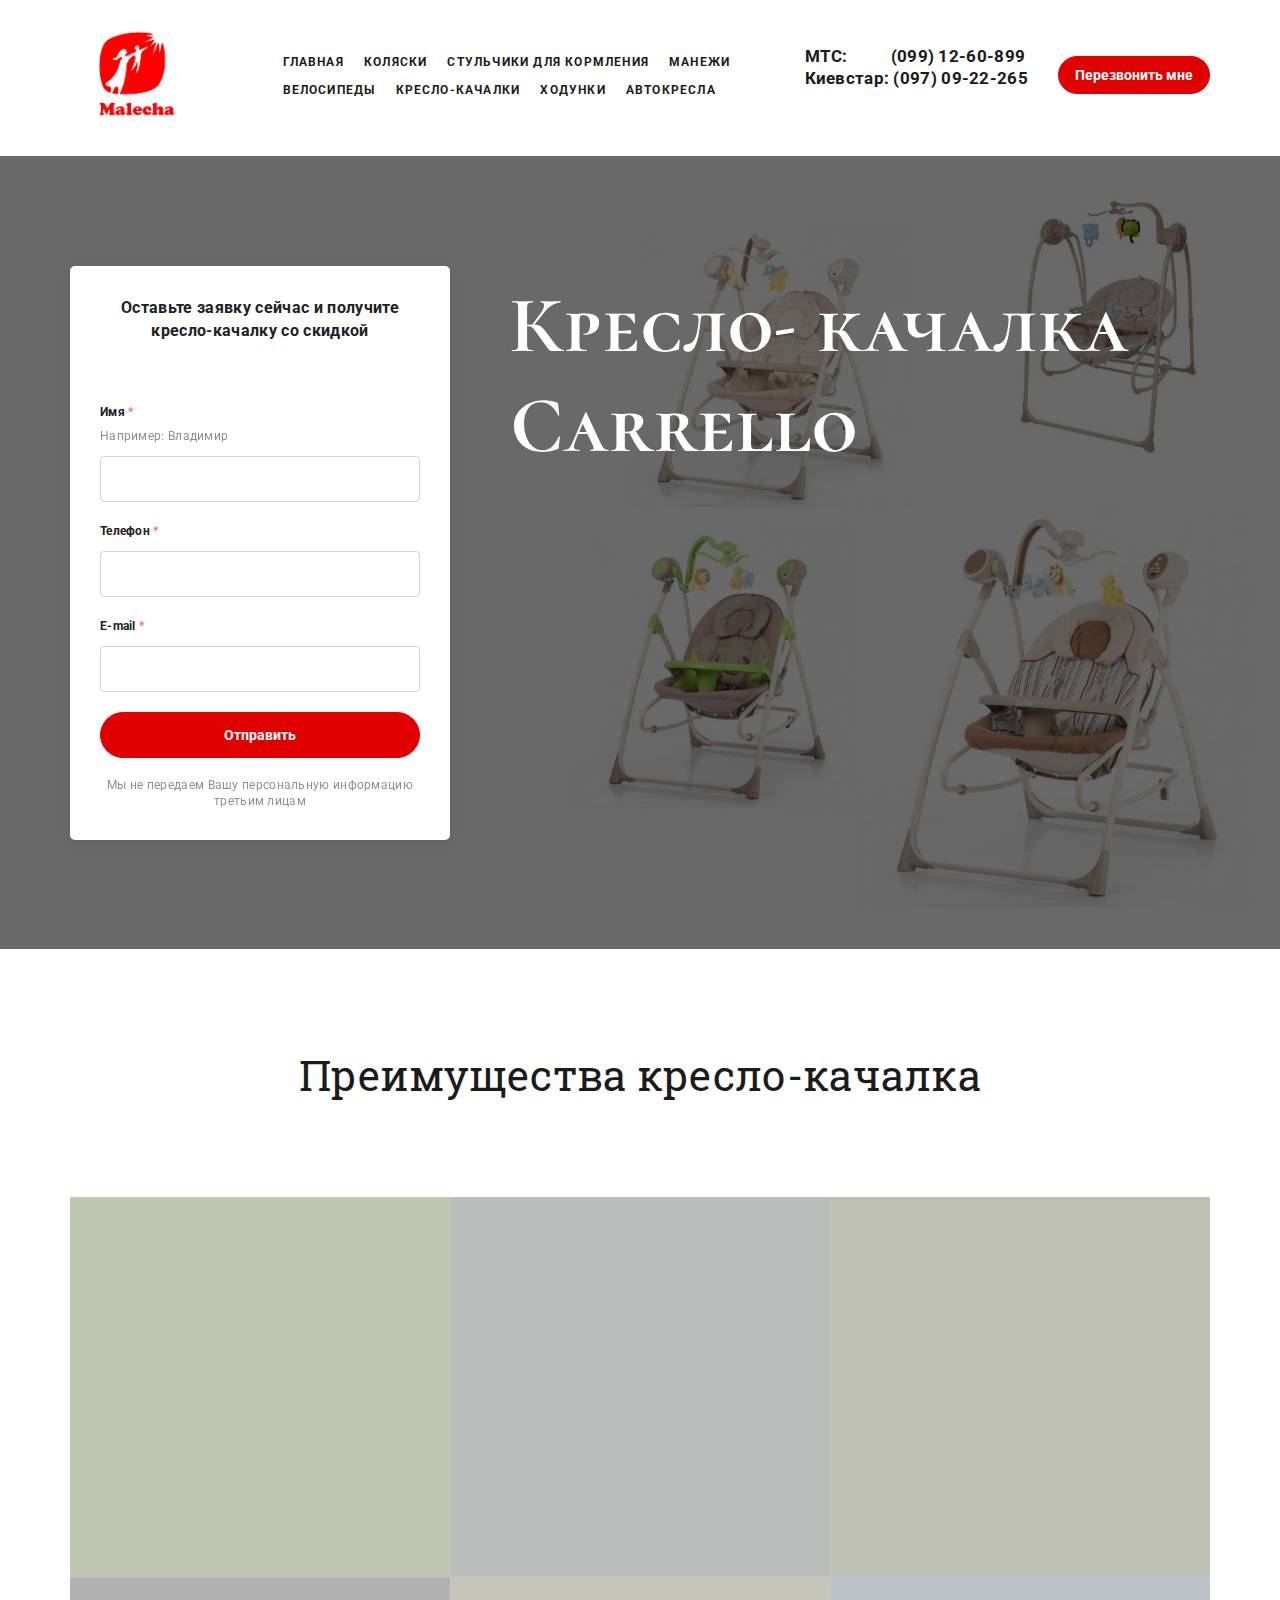
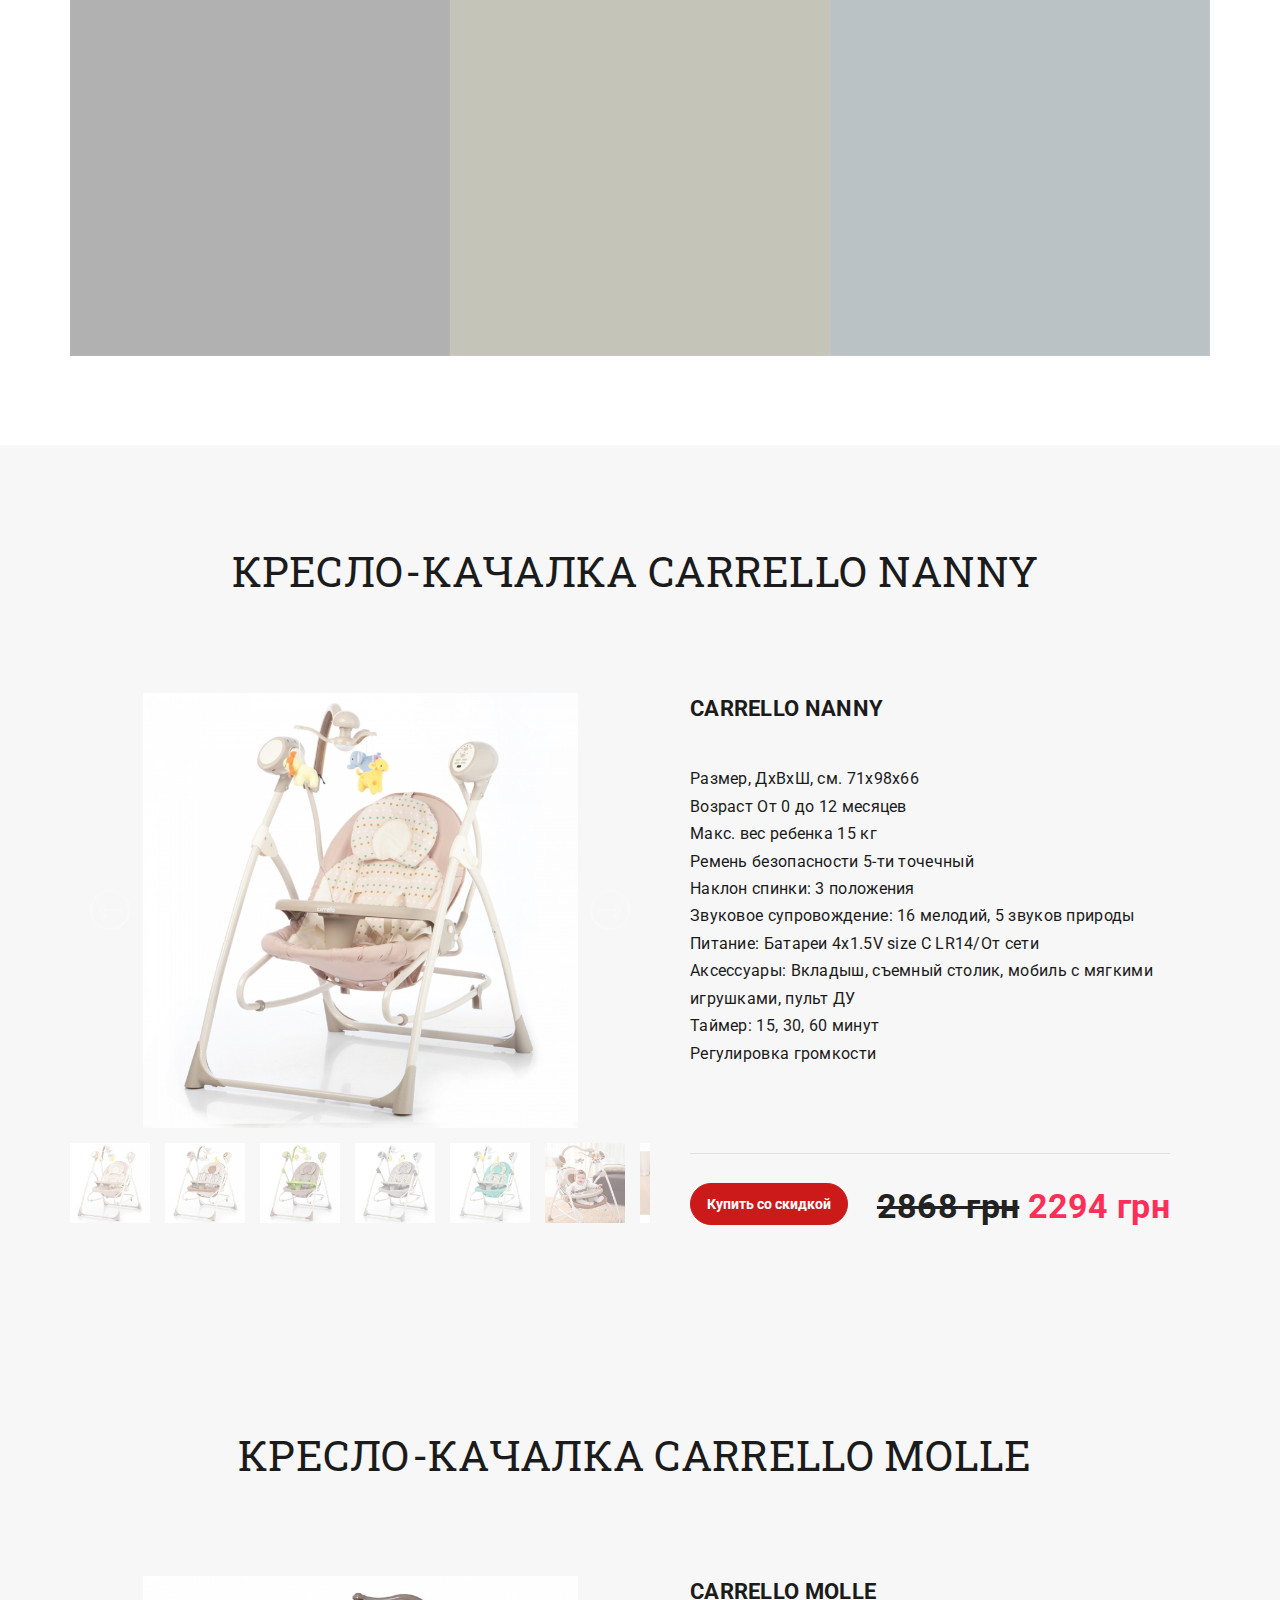
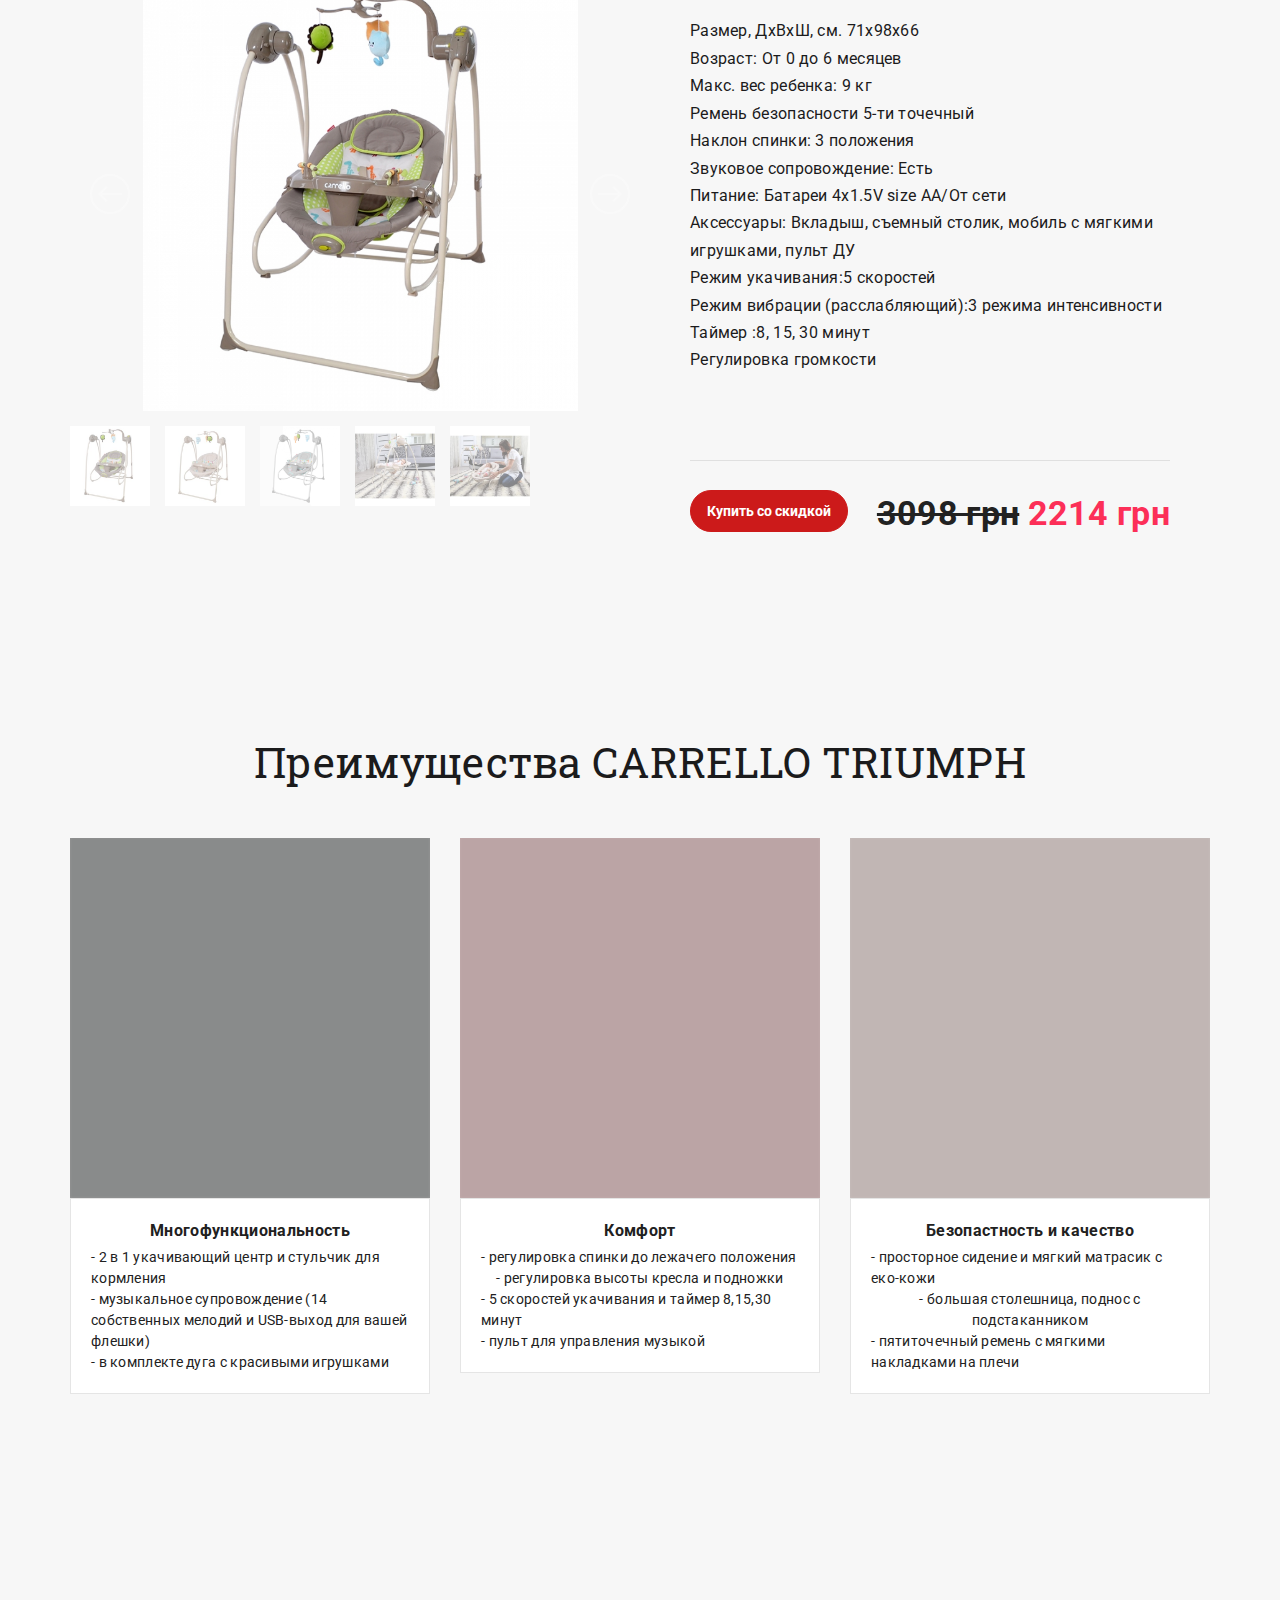
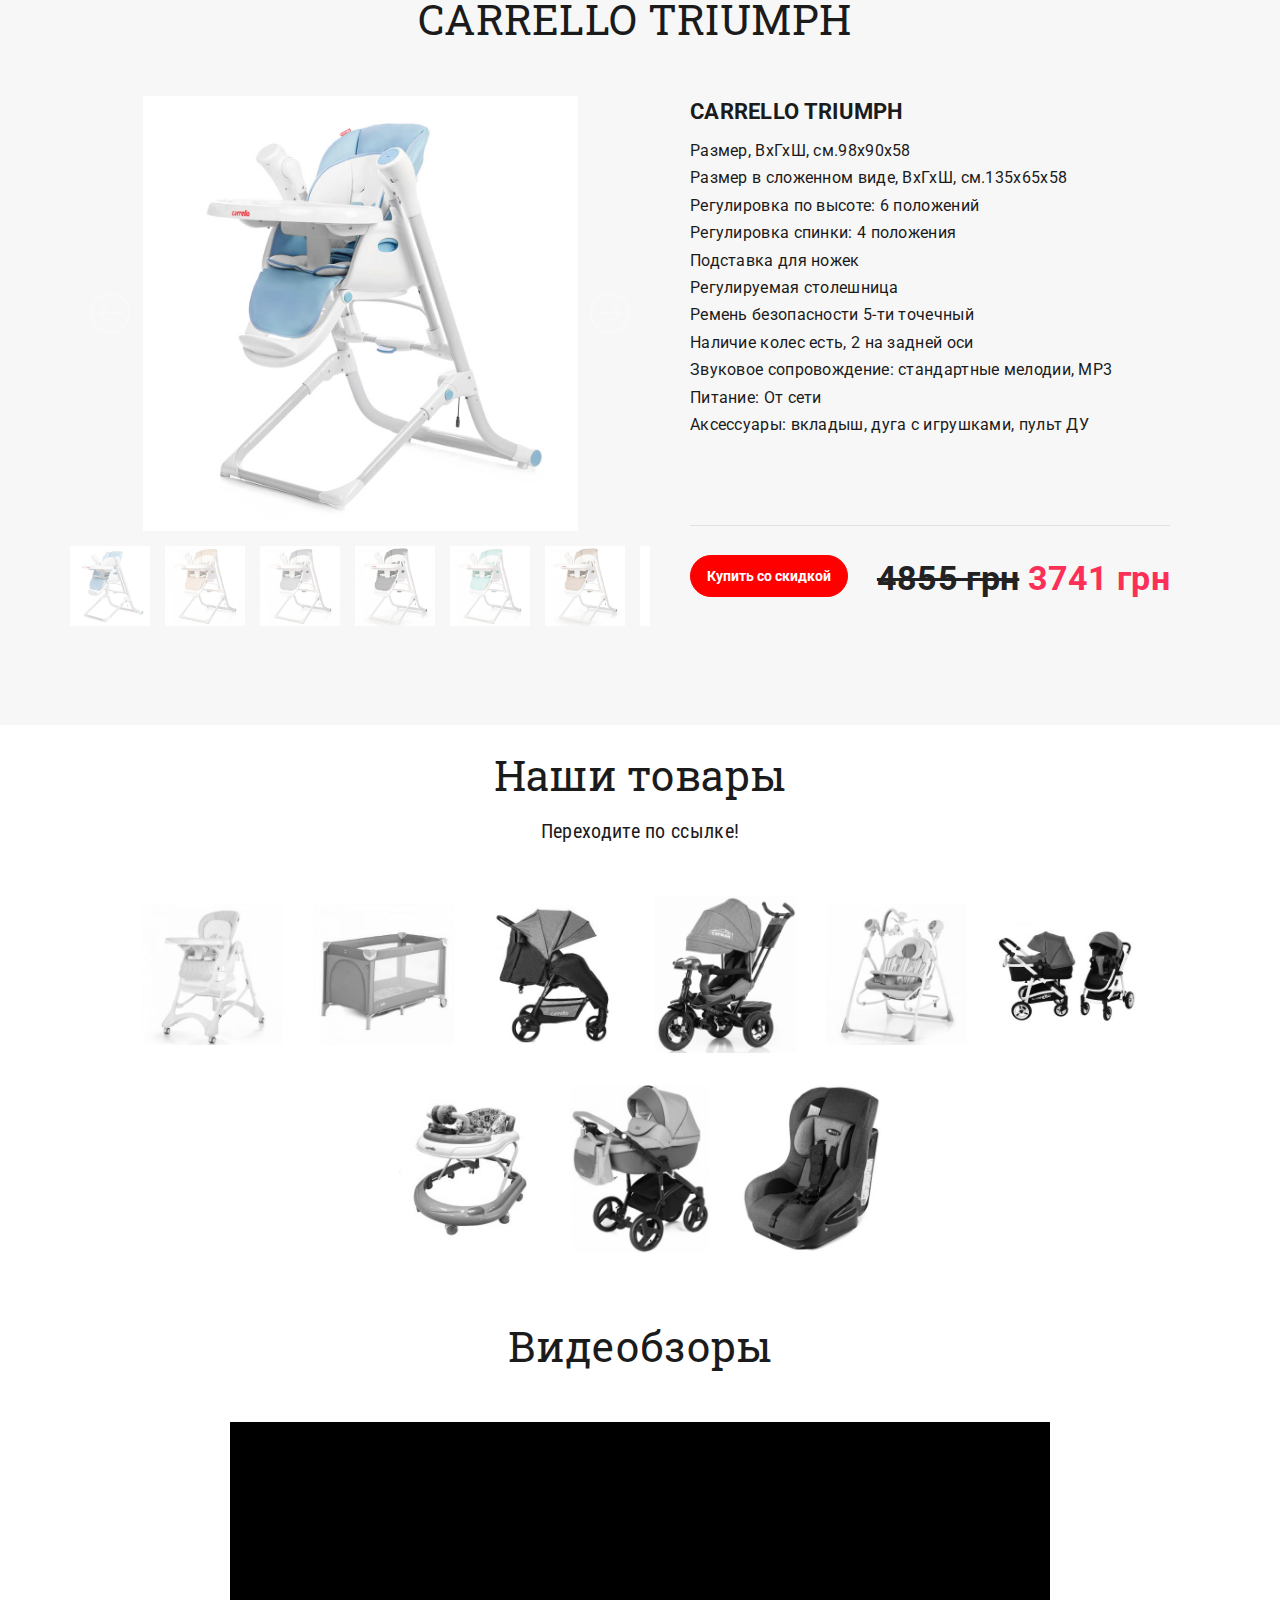
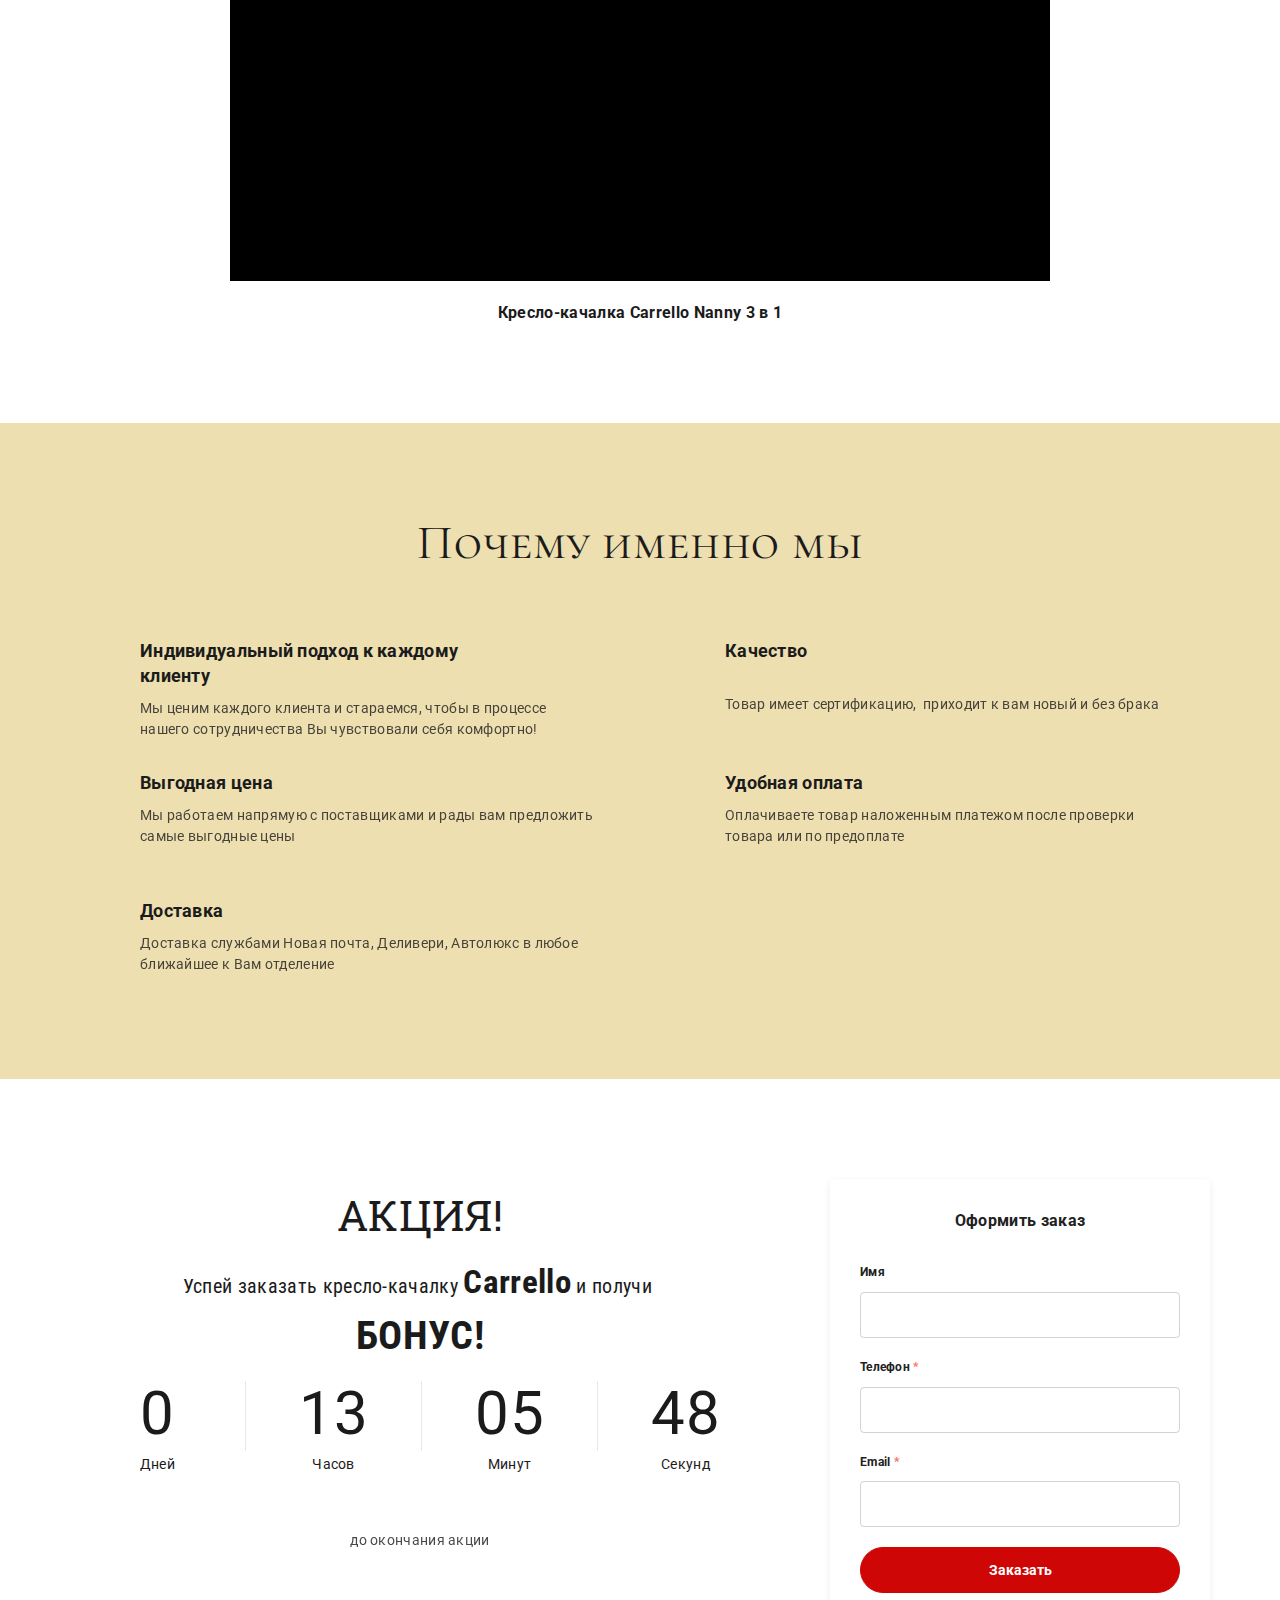
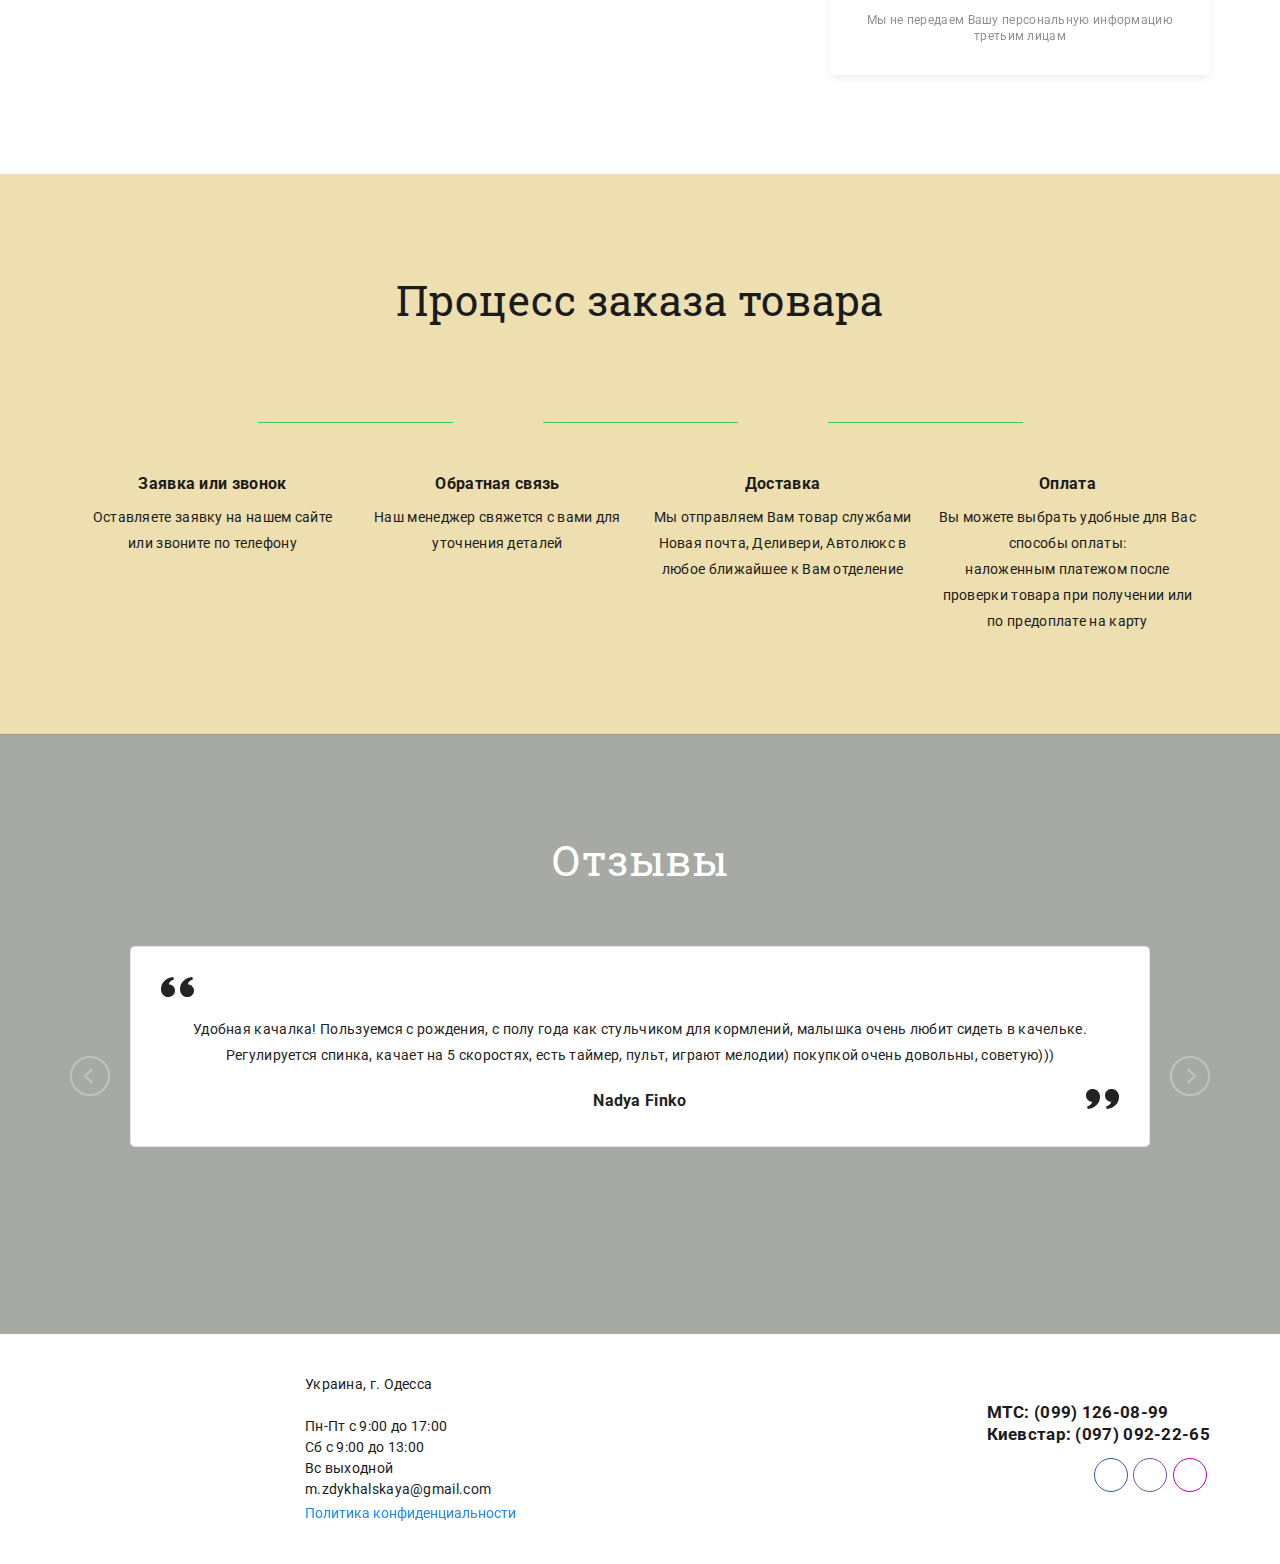
==== malecha/index.html @ 3ff5f554 "Initial commit" ====
<!DOCTYPE html>
<html lang="ru">
<head>
<meta http-equiv="Content-Type" content="text/html; charset=utf-8">
<title>Кресло-качалки Carrello</title>
<link rel="icon" href="files/favicon_191796.png?1523482029" type="image/png">
<meta name="viewport" content="width=device-width">
<script>(function(){setVP();window.addEventListener("orientationchange", setVP, false);function setVP() {var w = (!window.orientation || window.orientation == 180) ? screen.width : screen.height;var v = (w >= 768 && w <= 1024) ? '1024' : 'device-width';document.head.querySelector("[name=viewport]").setAttribute("content","width=" + v);}}());</script><meta property="og:type" content="website">
<meta property="og:title" content="Кресло-качалки Carrello">
<meta property="og:description" content="">
<meta property="og:url" content="https://malecha.co.ua/kachalka/">
<meta property="og:image" content="https://malecha.co.uaimg/14186777_1200/og.jpg">
<meta property="og:image:width" content="1200">
<meta property="og:image:height" content="800">
<link id="_core.css" href="_s/theme/3/_core.css?1563456438056" rel="stylesheet" type="text/css">
<link id="_core_components.css" href="_s/theme/3/_core_components.css?1563456438056" rel="stylesheet" type="text/css">
<link id="_adaptive.css" href="_s/theme/3/_adaptive.css?1563456438056" rel="stylesheet" type="text/css">
<link id="_components.css" href="_s/theme/3/_components.css?1563456438056" rel="stylesheet" type="text/css">
<link id="_fixes.css" href="_s/theme/3/_fixes.css?1563456438056" rel="stylesheet" type="text/css">
<link id="group_191796_3_1563397598.css" href="_app/lp/group_191796_3_1563397598.css" rel="stylesheet" type="text/css">
<link id="476027_1562691458.css" href="_app/lp/476027_1562691458.css" rel="stylesheet" type="text/css">
<script src="_s/lib/jquery/jquery-3.2.1+debounce.min.js" type="text/javascript"></script>
</head>
<body class="adaptive" id='body-content'>

                <header><div class="b_block b_545698" data-is="block" data-id="545698" data-b-id="63" data-mod-id="2"    data-site-block-type=header  data-b-type='[&quot;header&quot;]' > <div class="container-fluid" > <a class="_anchor" name="b545698"></a><div class="indent" data-floating="false" data-floating-type="2"><div class="component-bg bg-color "
        data-type="color"
        data-parallax="0"
                data-component="background"><div class="overlay "></div></div><div class="container"><div class="menu-burger"><span><i></i><i></i><i></i></span></div><div class="logo-holder"><div class="component-logo logo " data-component="logo"
                    style="background-image: url('img/11380420_325.png'); height: 91px; width:  162.5px;"
        ><a href="/"></a></div></div><div class="menu-holder align-1"><nav class="component-menu " data-color="" data-style="opacity" data-component="menu"><ul><li><a href="/" >Главная</a></li><li><a href="/nashy_kolyasky/" >Коляски</a></li><li><a href="/stulchiky/" >Стульчики для кормления</a></li><li><a href="/manezhy/" >Манежи</a></li><li><a href="/velosipedy/" >Велосипеды</a></li><li><a href="/kachalka/" >Кресло-качалки</a></li><li><a href="/khodunki/" >Ходунки</a></li><li><a href="/avtokrisla_carrello/" >Автокресла</a></li></ul></nav></div><div class="contact-holder inline"><div class="block-contact-info"><div class="contact-wrap"><div class="contact-ico"><div class="component-ico"  style="color: #222222" data-component="ico"><div class="ico ico-svg"><svg viewBox="0 0 50 50"><use xmlns:xlink="http://www.w3.org/1999/xlink" xlink:href="/_s/images/svg/budicon/115.svg#icon"></use></svg></div></div></div><div class="contact"><p><span style="font-size: 1.2em;"><span style="font-weight: 700;">МТС: &nbsp; &nbsp; &nbsp; &nbsp; &nbsp;(099) 12-60-899</span></span></p><p><span style="font-size: 1.2em;"><span style="font-weight: 700;">Киевстар: (097) 09-22-265</span></span></p></div></div><div class="contact-desc text-style-tiny"><p><br></p></div></div><div class="btn-wrap"><a class="component-button btn small filled rounded" data-component="button" data-action="modal"
         data-modal-id="form41564"
                    data-product="false"
        ><div class="btn-content"><span>Перезвонить мне</span></div></a></div></div></div></div><div class="fixer"></div><div class="mobile-menu-content" data-role="mobile-menu" style="display:none;"><div class="menu-holder" data-role="menu"><nav class="component-menu " data-color="" data-style="opacity" data-component="menu"><ul><li><a href="/" >Главная</a></li><li><a href="/nashy_kolyasky/" >Коляски</a></li><li><a href="/stulchiky/" >Стульчики для кормления</a></li><li><a href="/manezhy/" >Манежи</a></li><li><a href="/velosipedy/" >Велосипеды</a></li><li><a href="/kachalka/" >Кресло-качалки</a></li><li><a href="/khodunki/" >Ходунки</a></li><li><a href="/avtokrisla_carrello/" >Автокресла</a></li></ul></nav></div></div> </div> </div></header>
                <div class="container-list"><div class="b_block b_683242" data-is="block" data-id="683242" data-b-id="2" data-mod-id="1"       > <div class="container-fluid" > <div class="component-bg bg-image loading "
        data-type="image"
        data-parallax="0"
                data-component="background"><div class="image-holder"><div class="image" style="background-color: #F9F8F7;"><div class="loader-image average" data-src="img/10639637_1920.jpg" style="background-color: #F9F8F7;"></div></div></div><div class="overlay "></div></div><div class="container indent"><div class="content swap" data-position="start"><div class="text-holder"><div class="title-1 text-style-title-main"><p><span style="font-size: 1.66em;"><span style="font-weight: 700;">Кресло- качалка</span></span></p><p><span style="font-size: 1.66em;"><span style="font-weight: 700;">Carrello</span></span></p></div><div class="title-2 text-style-subtitle"><p><br></p></div><div class="desc"><p><br></p></div></div><div class="form-holder"><div class="form"><div class="form-title text-style-strong"><p><span style="font-weight: 700;">Оставьте заявку сейчас и получите кресло-качалку со скидкой</span></p></div><div class="form-subtitle text-style-tiny"><p><br></p></div><div class="component-form style-1 " data-style="style-1" data-component="form"><form action="/mod/lead/send/" method="post" enctype="multipart/form-data" novalidate><div class="form_info"><input type="hidden" name="p_id" value="476027"><input type="hidden" name="id" value="2"><input type="hidden" name="goal" value=""><textarea name="goal_html" style="display:none"></textarea><input type="hidden" name="name" value="Заявка"><input type="hidden" name="action" value="redirect"><input type="hidden" name="action_redirect" value="/thanks_kachalka/"></div><div class="form-fields form_fields" data-count="3"><div class="form_field form-field" data-type="name" data-is-required="true"><label class="field_title">Имя<i>*</i></label><div class="field_desc">Например: Владимир</div><div class="form_field_text form-field-text"><input
                                    type="text"
                                    class="form_field_text_input"
                                    name="form[58372]"
                                    autocomplete="on"
                                    data-check="name"                                                                        data-required="true"                                    required
                                /><div class="error"></div></div><div class="form_field_hidden"><input type="hidden" name="type[58372]" value="name"><input type="hidden" name="vars[58372]" value="Имя"></div></div><div class="form_field form-field" data-type="phone" data-is-required="true"><label class="field_title">Телефон<i>*</i></label><div class="form_field_text form-field-text"><input
                                    type="tel"
                                    class="form_field_text_input"
                                    name="form[50129]"
                                    autocomplete="on"
                                    data-check="phone"                                                                        data-required="true"                                    required
                                /><div class="error"></div></div><div class="form_field_hidden"><input type="hidden" name="type[50129]" value="phone"><input type="hidden" name="vars[50129]" value="Телефон"></div></div><div class="form_field form-field" data-type="email" data-is-required="true"><label class="field_title">E-mail<i>*</i></label><div class="form_field_text form-field-text"><input
                                    type="email"
                                    class="form_field_text_input"
                                    name="form[28299]"
                                    autocomplete="on"
                                    data-check="email"                                                                        data-required="true"                                    required
                                /><div class="error"></div></div><div class="form_field_hidden"><input type="hidden" name="type[28299]" value="email"><input type="hidden" name="vars[28299]" value="E-mail"></div></div></div><div class="form_fields_advanced"></div><div class="form_submit"><a class="component-button form_field_submit filled rounded" data-modal-id="683242_done"><div class="btn-content"><div class="submitting_status"><i class="icon"><svg viewBox="0 0 26 26"><path class="cls-1" d="M13,0A13,13,0,1,0,26,13,13,13,0,0,0,13,0Zm0,22a9,9,0,1,1,9-9A9,9,0,0,1,13,22Z"/><path class="cls-2" d="M13,0V4a9,9,0,0,1,0,18v4A13,13,0,0,0,13,0Z"/></svg></i></div><div class="form_submit_text">Отправить</div></div></a></div></form></div><div class="form-bottom text-style-tiny">Мы не передаем Вашу персональную информацию третьим лицам</div></div></div></div></div> </div> </div><div class="b_block b_816486" data-is="block" data-id="816486" data-b-id="6"        > <div class="container-fluid" > <div class="component-bg bg-color "
        data-type="color"
        data-parallax="0"
                data-component="background"><div class="overlay "></div></div><div class="indent"><div class="container"><div class="title-1 text-style-title"><p>Преимущества кресло-качалка</p></div><div class="title-2 text-style-subtitle"><p><br></p></div><div class="item-list columns-3 lg-container"><div class="item" data-item-id="1"><div class="component-media " data-type="image"><a
        class="component-image loading"
        data-component="image"
                                data-img-scale="cover"
        data-img-type="background"
        data-img-name="image.jpg"
        data-img-id="10639693"
        data-img-proportion="0"
        data-img-x="50%"
        data-img-y="50%"
        data-action="none"
                ><div class="loading-img preview-average" style="background-color: #BFC5B1;"></div><img class="natural-img" alt="Описание"></a></div><div class="overlay"><div class="img-title text-style-strong bold">Название</div><div class="img-desc">Описание</div></div></div><div class="item" data-item-id="2"><div class="component-media " data-type="image"><a
        class="component-image loading"
        data-component="image"
                                data-img-scale="cover"
        data-img-type="background"
        data-img-name="image.jpg"
        data-img-id="10639695"
        data-img-proportion="0"
        data-img-x="50%"
        data-img-y="50%"
        data-action="none"
                ><div class="loading-img preview-average" style="background-color: #BBBDBD;"></div><img class="natural-img" alt="Описание"></a></div><div class="overlay"><div class="img-title text-style-strong bold">Название</div><div class="img-desc">Описание</div></div></div><div class="item" data-item-id="3"><div class="component-media " data-type="image"><a
        class="component-image loading"
        data-component="image"
                                data-img-scale="cover"
        data-img-type="background"
        data-img-name="image.jpg"
        data-img-id="10639705"
        data-img-proportion="0"
        data-img-x="50%"
        data-img-y="50%"
        data-action="none"
                ><div class="loading-img preview-average" style="background-color: #BFC0B5;"></div><img class="natural-img" alt="Описание"></a></div><div class="overlay"><div class="img-title text-style-strong bold">Название</div><div class="img-desc">Описание</div></div></div><div class="item" data-item-id="4"><div class="component-media " data-type="image"><a
        class="component-image loading"
        data-component="image"
                                data-img-scale="cover"
        data-img-type="background"
        data-img-name="image.jpg"
        data-img-id="10639712"
        data-img-proportion="0"
        data-img-x="50%"
        data-img-y="50%"
        data-action="none"
                ><div class="loading-img preview-average" style="background-color: #B2B1B2;"></div><img class="natural-img" alt="Описание"></a></div><div class="overlay"><div class="img-title text-style-strong bold">Название</div><div class="img-desc">Описание</div></div></div><div class="item" data-item-id="5"><div class="component-media " data-type="image"><a
        class="component-image loading"
        data-component="image"
                                data-img-scale="cover"
        data-img-type="background"
        data-img-name="image.jpg"
        data-img-id="10639714"
        data-img-proportion="0"
        data-img-x="50%"
        data-img-y="50%"
        data-action="none"
                ><div class="loading-img preview-average" style="background-color: #C4C4B9;"></div><img class="natural-img" alt="Описание"></a></div><div class="overlay"><div class="img-title text-style-strong bold">Название</div><div class="img-desc">Описание</div></div></div><div class="item" data-item-id="6"><div class="component-media " data-type="image"><a
        class="component-image loading"
        data-component="image"
                                data-img-scale="cover"
        data-img-type="background"
        data-img-name="image.jpg"
        data-img-id="10639717"
        data-img-proportion="0"
        data-img-x="50%"
        data-img-y="50%"
        data-action="none"
                ><div class="loading-img preview-average" style="background-color: #BBC2C6;"></div><img class="natural-img" alt="Описание"></a></div><div class="overlay"><div class="img-title text-style-strong bold">Название</div><div class="img-desc">Описание</div></div></div></div></div></div> </div> </div><div class="b_block b_869973" data-is="block" data-id="869973" data-b-id="106"        > <div class="container-fluid" > <a class="_anchor" name="b869973"></a><div class="component-bg bg-color "
        data-type="color"
        data-parallax="0"
                data-component="background"><div class="overlay "></div></div><div class="indent"><div class="container"><div class="title-1 text-style-title"><p>КРЕСЛО-КАЧАЛКА CARRELLO NANNY&nbsp;</p></div><div class="title-2 text-style-subtitle"><p><br></p></div><div class="item-list"><div class="item" data-item-id="1"><div class="images-wrap"><div class="slider-main" data-count="9"><ul class="slider lg-container"><li class="slide image" data-thumb="img/10639778_300.jpg" data-item-id="1"><a
        class="component-image img"
        data-component="image"
                    href="img/10639778_1920.jpg" target="_blank" data-lg="true"
                            data-effect="zoom"
                            data-img-loaded="1"
                data-img-scale="cover"
        data-img-type="image"
        data-img-name="image.jpg"
        data-img-id="10639778"
        data-img-proportion="0"
        data-img-x="50%"
        data-img-y="50%"
        data-action="popup"
                ><img class="real-img" alt="" src="img/10639778_1160.jpg"></a></li><li class="slide image" data-thumb="img/10639410_300.jpg" data-item-id="2"><a
        class="component-image img"
        data-component="image"
                    href="img/10639410_1920.jpg" target="_blank" data-lg="true"
                            data-effect="zoom"
                            data-img-loaded="1"
                data-img-scale="cover"
        data-img-type="image"
        data-img-name="image.jpg"
        data-img-id="10639410"
        data-img-proportion="0"
        data-img-x="50%"
        data-img-y="50%"
        data-action="popup"
                ><img class="real-img" alt="" src="img/10639410_1160.jpg"></a></li><li class="slide image" data-thumb="img/10639781_300.jpg" data-item-id="3"><a
        class="component-image img"
        data-component="image"
                    href="img/10639781_1920.jpg" target="_blank" data-lg="true"
                            data-effect="zoom"
                            data-img-loaded="1"
                data-img-scale="cover"
        data-img-type="image"
        data-img-name="image.jpg"
        data-img-id="10639781"
        data-img-proportion="0"
        data-img-x="50%"
        data-img-y="50%"
        data-action="popup"
                ><img class="real-img" alt="" src="img/10639781_1160.jpg"></a></li><li class="slide image" data-thumb="img/10639780_300.jpg" data-item-id="4"><a
        class="component-image img"
        data-component="image"
                    href="img/10639780_1920.jpg" target="_blank" data-lg="true"
                            data-effect="zoom"
                            data-img-loaded="1"
                data-img-scale="cover"
        data-img-type="image"
        data-img-name="image.jpg"
        data-img-id="10639780"
        data-img-proportion="0"
        data-img-x="50%"
        data-img-y="50%"
        data-action="popup"
                ><img class="real-img" alt="" src="img/10639780_1160.jpg"></a></li><li class="slide image" data-thumb="img/10639779_300.jpg" data-item-id="5"><a
        class="component-image img"
        data-component="image"
                    href="img/10639779_1920.jpg" target="_blank" data-lg="true"
                            data-effect="zoom"
                            data-img-loaded="1"
                data-img-scale="cover"
        data-img-type="image"
        data-img-name="image.jpg"
        data-img-id="10639779"
        data-img-proportion="0"
        data-img-x="50%"
        data-img-y="50%"
        data-action="popup"
                ><img class="real-img" alt="" src="img/10639779_1160.jpg"></a></li><li class="slide image" data-thumb="img/10639374_300.jpg" data-item-id="6"><a
        class="component-image img"
        data-component="image"
                    href="img/10639374_1920.jpg" target="_blank" data-lg="true"
                            data-effect="zoom"
                            data-img-loaded="1"
                data-img-scale="cover"
        data-img-type="image"
        data-img-name="image.jpg"
        data-img-id="10639374"
        data-img-proportion="0"
        data-img-x="50%"
        data-img-y="50%"
        data-action="popup"
                ><img class="real-img" alt="" src="img/10639374_1160.jpg"></a></li><li class="slide image" data-thumb="img/10639787_300.jpg" data-item-id="7"><a
        class="component-image img"
        data-component="image"
                    href="img/10639787_1920.jpg" target="_blank" data-lg="true"
                            data-effect="zoom"
                            data-img-loaded="1"
                data-img-scale="cover"
        data-img-type="image"
        data-img-name="image.jpg"
        data-img-id="10639787"
        data-img-proportion="0"
        data-img-x="50%"
        data-img-y="50%"
        data-action="popup"
                ><img class="real-img" alt="" src="img/10639787_1160.jpg"></a></li><li class="slide image" data-thumb="img/10639782_300.jpg" data-item-id="8"><a
        class="component-image img"
        data-component="image"
                    href="img/10639782_1920.jpg" target="_blank" data-lg="true"
                            data-effect="zoom"
                            data-img-loaded="1"
                data-img-scale="cover"
        data-img-type="image"
        data-img-name="image.jpg"
        data-img-id="10639782"
        data-img-proportion="0"
        data-img-x="50%"
        data-img-y="50%"
        data-action="popup"
                ><img class="real-img" alt="" src="img/10639782_1160.jpg"></a></li><li class="slide image" data-thumb="img/10529012_300.jpg" data-item-id="9"><a
        class="component-image img"
        data-component="image"
                    href="img/10529012_1920.jpg" target="_blank" data-lg="true"
                            data-effect="zoom"
                            data-img-loaded="1"
                data-img-scale="cover"
        data-img-type="image"
        data-img-name="image.jpg"
        data-img-id="10529012"
        data-img-proportion="0"
        data-img-x="50%"
        data-img-y="50%"
        data-action="popup"
                ><img class="real-img" alt="" src="img/10529012_1160.jpg"></a></li></ul><div class="slider-button round slider-prev"><span><svg width="24" height="100%" viewBox="0 0 24 16" xmlns="http://www.w3.org/2000/svg" id="icon"><path d="M8 16l1.4-1.4L3.8 9H24V7H3.8l5.6-5.6L8 0 0 8z" fill="currentColor" fill-rule="evenodd"/></svg></span></div><div class="slider-button round slider-next"><span><svg width="24" height="100%" viewBox="0 0 24 16" xmlns="http://www.w3.org/2000/svg" id="icon"><path d="M16 16l-1.4-1.4L20.2 9H0V7h20.2l-5.6-5.6L16 0l8 8z" fill="currentColor" fill-rule="evenodd"/></svg></span></div></div><div class="slider-preview"><ul class="slider"><div class="slide image" data-item-id="1"><a
        class="component-image"
        data-component="image"
                                    data-img-loaded="1"
                data-img-scale="cover"
        data-img-type="image"
        data-img-name="image.jpg"
        data-img-id="10639778"
        data-img-proportion="0"
        data-img-x="50%"
        data-img-y="50%"
        data-action="none"
                ><img class="real-img" alt="" src="img/10639778_300.jpg"></a></div><div class="slide image" data-item-id="2"><a
        class="component-image"
        data-component="image"
                                    data-img-loaded="1"
                data-img-scale="cover"
        data-img-type="image"
        data-img-name="image.jpg"
        data-img-id="10639410"
        data-img-proportion="0"
        data-img-x="50%"
        data-img-y="50%"
        data-action="none"
                ><img class="real-img" alt="" src="img/10639410_300.jpg"></a></div><div class="slide image" data-item-id="3"><a
        class="component-image"
        data-component="image"
                                    data-img-loaded="1"
                data-img-scale="cover"
        data-img-type="image"
        data-img-name="image.jpg"
        data-img-id="10639781"
        data-img-proportion="0"
        data-img-x="50%"
        data-img-y="50%"
        data-action="none"
                ><img class="real-img" alt="" src="img/10639781_300.jpg"></a></div><div class="slide image" data-item-id="4"><a
        class="component-image"
        data-component="image"
                                    data-img-loaded="1"
                data-img-scale="cover"
        data-img-type="image"
        data-img-name="image.jpg"
        data-img-id="10639780"
        data-img-proportion="0"
        data-img-x="50%"
        data-img-y="50%"
        data-action="none"
                ><img class="real-img" alt="" src="img/10639780_300.jpg"></a></div><div class="slide image" data-item-id="5"><a
        class="component-image"
        data-component="image"
                                    data-img-loaded="1"
                data-img-scale="cover"
        data-img-type="image"
        data-img-name="image.jpg"
        data-img-id="10639779"
        data-img-proportion="0"
        data-img-x="50%"
        data-img-y="50%"
        data-action="none"
                ><img class="real-img" alt="" src="img/10639779_300.jpg"></a></div><div class="slide image" data-item-id="6"><a
        class="component-image"
        data-component="image"
                                    data-img-loaded="1"
                data-img-scale="cover"
        data-img-type="image"
        data-img-name="image.jpg"
        data-img-id="10639374"
        data-img-proportion="0"
        data-img-x="50%"
        data-img-y="50%"
        data-action="none"
                ><img class="real-img" alt="" src="img/10639374_300.jpg"></a></div><div class="slide image" data-item-id="7"><a
        class="component-image"
        data-component="image"
                                    data-img-loaded="1"
                data-img-scale="cover"
        data-img-type="image"
        data-img-name="image.jpg"
        data-img-id="10639787"
        data-img-proportion="0"
        data-img-x="50%"
        data-img-y="50%"
        data-action="none"
                ><img class="real-img" alt="" src="img/10639787_300.jpg"></a></div><div class="slide image" data-item-id="8"><a
        class="component-image"
        data-component="image"
                                    data-img-loaded="1"
                data-img-scale="cover"
        data-img-type="image"
        data-img-name="image.jpg"
        data-img-id="10639782"
        data-img-proportion="0"
        data-img-x="50%"
        data-img-y="50%"
        data-action="none"
                ><img class="real-img" alt="" src="img/10639782_300.jpg"></a></div><div class="slide image" data-item-id="9"><a
        class="component-image"
        data-component="image"
                                    data-img-loaded="1"
                data-img-scale="cover"
        data-img-type="image"
        data-img-name="image.jpg"
        data-img-id="10529012"
        data-img-proportion="0"
        data-img-x="50%"
        data-img-y="50%"
        data-action="none"
                ><img class="real-img" alt="" src="img/10529012_300.jpg"></a></div></ul></div></div><div class="text-wrap"><div class="name text-style-product-name"><p> CARRELLO NANNY&nbsp;</p><p>&nbsp;</p></div><div class="desc text-style-product-desc"><p><tbody><tr><td data-del-cell="true">Размер, ДхВхШ, см. 71x98x66<br>Возраст От 0 до 12 месяцев<br>Макс. вес ребенка 15 кг<br>Ремень безопасности 5-ти точечный<br>Наклон спинки: 3 положения<br>Звуковое супровождение: 16 мелодий, 5 звуков природы<br>Питание: Батареи 4х1.5V size C LR14/От сети<br>Аксессуары: Вкладыш, съемный столик, мобиль с мягкими игрушками, пульт ДУ<br>Таймер: 15, 30, 60 минут<br>Регулировка громкости</td><td data-del-cell="true"><br></td></tr><tr><td data-del-cell="true"></td><td></td></tr></tbody></p></div><div class="text"><p><br></p></div><div class="price-holder"><div class="btn-wrap"><a class="component-button btn form_btn filled rounded" data-component="button" data-action="modal"
         data-modal-id="form53841"
                    data-product="[]"
        ><div class="btn-content"><span>Купить со скидкой</span></div></a></div><div class="price text-style-price big"><p><span style="font-size: 1.7em;"><span style="font-weight: 700;"><span style="color: rgb(34, 34, 34);"><s>2868</s></span></span></span><span style="font-size: 1.7em;"><span style="font-weight: 700;"><span style="color: rgb(34, 34, 34);"><s> грн</s></span><span style="color: rgb(252, 47, 88);">&nbsp;2294 грн</span></span></span></p></div></div></div></div></div></div></div> </div> </div><div class="b_block b_932641" data-is="block" data-id="932641" data-b-id="106"        > <div class="container-fluid" > <div class="component-bg bg-color "
        data-type="color"
        data-parallax="0"
                data-component="background"><div class="overlay "></div></div><div class="indent"><div class="container"><div class="title-1 text-style-title"><p>КРЕСЛО-КАЧАЛКА CARRELLO MOLLE&nbsp;</p></div><div class="title-2 text-style-subtitle"><p><br></p></div><div class="item-list"><div class="item" data-item-id="1"><div class="images-wrap"><div class="slider-main" data-count="5"><ul class="slider lg-container"><li class="slide image" data-thumb="img/10640762_300.jpg" data-item-id="1"><a
        class="component-image img"
        data-component="image"
                    href="img/10640762_1920.jpg" target="_blank" data-lg="true"
                            data-effect="zoom"
                            data-img-loaded="1"
                data-img-scale="cover"
        data-img-type="image"
        data-img-name="image.jpg"
        data-img-id="10640762"
        data-img-proportion="0"
        data-img-x="50%"
        data-img-y="50%"
        data-action="popup"
                ><img class="real-img" alt="" src="img/10640762_1160.jpg"></a></li><li class="slide image" data-thumb="img/10640763_300.jpg" data-item-id="2"><a
        class="component-image img"
        data-component="image"
                    href="img/10640763_1920.jpg" target="_blank" data-lg="true"
                            data-effect="zoom"
                            data-img-loaded="1"
                data-img-scale="cover"
        data-img-type="image"
        data-img-name="image.jpg"
        data-img-id="10640763"
        data-img-proportion="0"
        data-img-x="50%"
        data-img-y="50%"
        data-action="popup"
                ><img class="real-img" alt="" src="img/10640763_1160.jpg"></a></li><li class="slide image" data-thumb="img/10640764_300.png" data-item-id="3"><a
        class="component-image img"
        data-component="image"
                    href="img/10640764_1920.png" target="_blank" data-lg="true"
                            data-effect="zoom"
                            data-img-loaded="1"
                data-img-scale="cover"
        data-img-type="image"
        data-img-name="image.png"
        data-img-id="10640764"
        data-img-proportion="0"
        data-img-x="50%"
        data-img-y="50%"
        data-action="popup"
                ><img class="real-img" alt="" src="img/10640764_1160.png"></a></li><li class="slide image" data-thumb="img/10639419_300.jpg" data-item-id="4"><a
        class="component-image img"
        data-component="image"
                    href="img/10639419_1920.jpg" target="_blank" data-lg="true"
                            data-effect="zoom"
                            data-img-loaded="1"
                data-img-scale="cover"
        data-img-type="image"
        data-img-name="image.jpg"
        data-img-id="10639419"
        data-img-proportion="0"
        data-img-x="50%"
        data-img-y="50%"
        data-action="popup"
                ><img class="real-img" alt="" src="img/10639419_1160.jpg"></a></li><li class="slide image" data-thumb="img/10639380_300.jpg" data-item-id="5"><a
        class="component-image img"
        data-component="image"
                    href="img/10639380_1920.jpg" target="_blank" data-lg="true"
                            data-effect="zoom"
                            data-img-loaded="1"
                data-img-scale="cover"
        data-img-type="image"
        data-img-name="image.jpg"
        data-img-id="10639380"
        data-img-proportion="0"
        data-img-x="50%"
        data-img-y="50%"
        data-action="popup"
                ><img class="real-img" alt="" src="img/10639380_1160.jpg"></a></li></ul><div class="slider-button round slider-prev"><span><svg width="24" height="100%" viewBox="0 0 24 16" xmlns="http://www.w3.org/2000/svg" id="icon"><path d="M8 16l1.4-1.4L3.8 9H24V7H3.8l5.6-5.6L8 0 0 8z" fill="currentColor" fill-rule="evenodd"/></svg></span></div><div class="slider-button round slider-next"><span><svg width="24" height="100%" viewBox="0 0 24 16" xmlns="http://www.w3.org/2000/svg" id="icon"><path d="M16 16l-1.4-1.4L20.2 9H0V7h20.2l-5.6-5.6L16 0l8 8z" fill="currentColor" fill-rule="evenodd"/></svg></span></div></div><div class="slider-preview"><ul class="slider"><div class="slide image" data-item-id="1"><a
        class="component-image"
        data-component="image"
                                    data-img-loaded="1"
                data-img-scale="cover"
        data-img-type="image"
        data-img-name="image.jpg"
        data-img-id="10640762"
        data-img-proportion="0"
        data-img-x="50%"
        data-img-y="50%"
        data-action="none"
                ><img class="real-img" alt="" src="img/10640762_300.jpg"></a></div><div class="slide image" data-item-id="2"><a
        class="component-image"
        data-component="image"
                                    data-img-loaded="1"
                data-img-scale="cover"
        data-img-type="image"
        data-img-name="image.jpg"
        data-img-id="10640763"
        data-img-proportion="0"
        data-img-x="50%"
        data-img-y="50%"
        data-action="none"
                ><img class="real-img" alt="" src="img/10640763_300.jpg"></a></div><div class="slide image" data-item-id="3"><a
        class="component-image"
        data-component="image"
                                    data-img-loaded="1"
                data-img-scale="cover"
        data-img-type="image"
        data-img-name="image.png"
        data-img-id="10640764"
        data-img-proportion="0"
        data-img-x="50%"
        data-img-y="50%"
        data-action="none"
                ><img class="real-img" alt="" src="img/10640764_300.png"></a></div><div class="slide image" data-item-id="4"><a
        class="component-image"
        data-component="image"
                                    data-img-loaded="1"
                data-img-scale="cover"
        data-img-type="image"
        data-img-name="image.jpg"
        data-img-id="10639419"
        data-img-proportion="0"
        data-img-x="50%"
        data-img-y="50%"
        data-action="none"
                ><img class="real-img" alt="" src="img/10639419_300.jpg"></a></div><div class="slide image" data-item-id="5"><a
        class="component-image"
        data-component="image"
                                    data-img-loaded="1"
                data-img-scale="cover"
        data-img-type="image"
        data-img-name="image.jpg"
        data-img-id="10639380"
        data-img-proportion="0"
        data-img-x="50%"
        data-img-y="50%"
        data-action="none"
                ><img class="real-img" alt="" src="img/10639380_300.jpg"></a></div></ul></div></div><div class="text-wrap"><div class="name text-style-product-name"><p> CARRELLO MOLLE&nbsp;</p></div><div class="desc text-style-product-desc"><p>Размер, ДхВхШ, см. 71x98x66</p><p>Возраст: От 0 до 6 месяцев</p><p>Макс. вес ребенка: 9 кг</p><p>Ремень безопасности 5-ти точечный</p><p>Наклон спинки: 3 положения</p><p>Звуковое сопровождение: Есть</p><p>Питание: Батареи 4х1.5V size АА/От сети</p><p>Аксессуары: Вкладыш, съемный столик, мобиль с мягкими игрушками, пульт ДУ</p><p>Режим укачивания:5 скоростей</p><p>Режим вибрации (расслабляющий):3 режима интенсивности</p><p>Таймер :8, 15, 30&nbsp;минут </p><p>Регулировка громкости</p></div><div class="text"><p><br></p></div><div class="price-holder"><div class="btn-wrap"><a class="component-button btn form_btn filled rounded" data-component="button" data-action="modal"
         data-modal-id="form70192"
                    data-product="[]"
        ><div class="btn-content"><span>Купить со скидкой</span></div></a></div><div class="price text-style-price big"><p><span style="font-size: 1.7em;"><span style="font-weight: 700;"><span style="color: rgb(34, 34, 34);"><s>3098 грн</s></span><span style="color: rgb(252, 47, 88);"> 2214 грн</span></span></span></p></div></div></div></div></div></div></div> </div> </div><div class="b_block b_314168" data-is="block" data-id="314168" data-b-id="46"        > <div class="container-fluid" data-contrast="dark"> <div class="component-bg bg-color "
        data-type="color"
        data-parallax="0"
                data-component="background"><div class="overlay "></div></div><div class="indent"><div class="container"><div class="title-1 text-style-title"><p>Преимущества&nbsp;CARRELLO TRIUMPH</p></div><div class="item-list grid grid-3 lg-container"><div class="item grid-item" data-item-id="1"><div class="img-wrap"><div class="component-media " data-type="image"><a
        class="component-image loading"
        data-component="image"
                                data-img-scale="cover"
        data-img-type="background"
        data-img-name="image.jpg"
        data-img-id="12122675"
        data-img-proportion="112.5"
        data-img-x="50%"
        data-img-y="50%"
        data-action="none"
                ><div class="loading-img preview-average" style="background-color: #898B8B;"></div><img class="natural-img" alt=""></a></div></div><div class="overlay"><div class="img-title text-style-strong bold"><p>Многофункциональность</p></div><div class="img-desc"><p><p style="text-align: left;">- 2 в 1 укачивающий центр и стульчик для кормления</p><p style="text-align: left;">- музыкальное супровождение (14 собственных мелодий и USB-выход для вашей флешки)</p><p style="text-align: left;">- в комплекте дуга с красивыми игрушками</p></p></div></div></div><div class="item grid-item" data-item-id="2"><div class="img-wrap"><div class="component-media " data-type="image"><a
        class="component-image loading"
        data-component="image"
                                data-img-scale="cover"
        data-img-type="background"
        data-img-name="image.jpg"
        data-img-id="9809167"
        data-img-proportion="66.666666666667"
        data-img-x="50%"
        data-img-y="50%"
        data-action="none"
                ><div class="loading-img preview-average" style="background-color: #BBA4A5;"></div><img class="natural-img" alt=""></a></div></div><div class="overlay"><div class="img-title text-style-strong bold"><p>Комфорт</p></div><div class="img-desc"><p style="text-align: left;">- регулировка спинки до лежачего положения</p><p>- регулировка высоты кресла и подножки</p><p style="text-align: left;">- 5 скоростей укачивания и таймер 8,15,30 минут</p><p style="text-align: left;">- пульт для управления музыкой</p></div></div></div><div class="item grid-item" data-item-id="3"><div class="img-wrap"><div class="component-media " data-type="image"><a
        class="component-image loading"
        data-component="image"
                                data-img-scale="cover"
        data-img-type="background"
        data-img-name="image.jpg"
        data-img-id="12122704"
        data-img-proportion="112.5"
        data-img-x="50%"
        data-img-y="50%"
        data-action="none"
                ><div class="loading-img preview-average" style="background-color: #C1B6B4;"></div><img class="natural-img" alt=""></a></div></div><div class="overlay"><div class="img-title text-style-strong bold"><p>Безопастность и качество</p></div><div class="img-desc"><p style="text-align: left;">- просторное сидение и мягкий матрасик с еко-кожи</p><p>- большая столешница, поднос с подстаканником</p><p style="text-align: left;">- пятиточечный ремень с мягкими накладками на плечи</p></div></div></div></div></div></div> </div> </div><div class="b_block b_428404" data-is="block" data-id="428404" data-b-id="106"        > <div class="container-fluid" data-contrast="dark"> <div class="component-bg bg-color "
        data-type="color"
        data-parallax="0"
                data-component="background"><div class="overlay "></div></div><div class="indent"><div class="container"><div class="title-1 text-style-title"><p>CARRELLO TRIUMPH&nbsp;</p></div><div class="item-list"><div class="item" data-item-id="1"><div class="images-wrap"><div class="slider-main" data-count="8"><ul class="slider lg-container"><li class="slide image" data-thumb="img/11826390_300.jpg" data-item-id="1"><a
        class="component-image img"
        data-component="image"
                    href="img/11826390_1920.jpg" target="_blank" data-lg="true"
                            data-effect="zoom"
                            data-img-loaded="1"
                data-img-scale="cover"
        data-img-type="image"
        data-img-name="image.jpg"
        data-img-id="11826390"
        data-img-proportion="100"
        data-img-x="50%"
        data-img-y="50%"
        data-action="popup"
                ><img class="real-img" alt="" src="img/11826390_1160.jpg"></a></li><li class="slide image" data-thumb="img/9809163_300.jpg" data-item-id="2"><a
        class="component-image img"
        data-component="image"
                    href="img/9809163_1920.jpg" target="_blank" data-lg="true"
                            data-effect="zoom"
                            data-img-loaded="1"
                data-img-scale="cover"
        data-img-type="image"
        data-img-name="image.jpg"
        data-img-id="9809163"
        data-img-proportion="100"
        data-img-x="50%"
        data-img-y="50%"
        data-action="popup"
                ><img class="real-img" alt="" src="img/9809163_1160.jpg"></a></li><li class="slide image" data-thumb="img/9809159_300.jpg" data-item-id="3"><a
        class="component-image img"
        data-component="image"
                    href="img/9809159_1920.jpg" target="_blank" data-lg="true"
                            data-effect="zoom"
                            data-img-loaded="1"
                data-img-scale="cover"
        data-img-type="image"
        data-img-name="image.jpg"
        data-img-id="9809159"
        data-img-proportion="100"
        data-img-x="50%"
        data-img-y="50%"
        data-action="popup"
                ><img class="real-img" alt="" src="img/9809159_1160.jpg"></a></li><li class="slide image" data-thumb="img/9809161_300.jpg" data-item-id="4"><a
        class="component-image img"
        data-component="image"
                    href="img/9809161_1920.jpg" target="_blank" data-lg="true"
                            data-effect="zoom"
                            data-img-loaded="1"
                data-img-scale="cover"
        data-img-type="image"
        data-img-name="image.jpg"
        data-img-id="9809161"
        data-img-proportion="100"
        data-img-x="50%"
        data-img-y="50%"
        data-action="popup"
                ><img class="real-img" alt="" src="img/9809161_1160.jpg"></a></li><li class="slide image" data-thumb="img/9809160_300.jpg" data-item-id="5"><a
        class="component-image img"
        data-component="image"
                    href="img/9809160_1920.jpg" target="_blank" data-lg="true"
                            data-effect="zoom"
                            data-img-loaded="1"
                data-img-scale="cover"
        data-img-type="image"
        data-img-name="image.jpg"
        data-img-id="9809160"
        data-img-proportion="100"
        data-img-x="50%"
        data-img-y="50%"
        data-action="popup"
                ><img class="real-img" alt="" src="img/9809160_1160.jpg"></a></li><li class="slide image" data-thumb="img/9809164_300.jpg" data-item-id="6"><a
        class="component-image img"
        data-component="image"
                    href="img/9809164_1920.jpg" target="_blank" data-lg="true"
                            data-effect="zoom"
                            data-img-loaded="1"
                data-img-scale="cover"
        data-img-type="image"
        data-img-name="image.jpg"
        data-img-id="9809164"
        data-img-proportion="100"
        data-img-x="50%"
        data-img-y="50%"
        data-action="popup"
                ><img class="real-img" alt="" src="img/9809164_1160.jpg"></a></li><li class="slide image" data-thumb="img/11826389_300.jpg" data-item-id="7"><a
        class="component-image img"
        data-component="image"
                    href="img/11826389_1920.jpg" target="_blank" data-lg="true"
                            data-effect="zoom"
                            data-img-loaded="1"
                data-img-scale="cover"
        data-img-type="image"
        data-img-name="image.jpg"
        data-img-id="11826389"
        data-img-proportion="100"
        data-img-x="50%"
        data-img-y="50%"
        data-action="popup"
                ><img class="real-img" alt="" src="img/11826389_1160.jpg"></a></li><li class="slide image" data-thumb="img/11826391_300.jpg" data-item-id="8"><a
        class="component-image img"
        data-component="image"
                    href="img/11826391_1920.jpg" target="_blank" data-lg="true"
                            data-effect="zoom"
                            data-img-loaded="1"
                data-img-scale="cover"
        data-img-type="image"
        data-img-name="image.jpg"
        data-img-id="11826391"
        data-img-proportion="100"
        data-img-x="50%"
        data-img-y="50%"
        data-action="popup"
                ><img class="real-img" alt="" src="img/11826391_1160.jpg"></a></li></ul><div class="slider-button round slider-prev"><span><svg width="24" height="100%" viewBox="0 0 24 16" xmlns="http://www.w3.org/2000/svg" id="icon"><path d="M8 16l1.4-1.4L3.8 9H24V7H3.8l5.6-5.6L8 0 0 8z" fill="currentColor" fill-rule="evenodd"/></svg></span></div><div class="slider-button round slider-next"><span><svg width="24" height="100%" viewBox="0 0 24 16" xmlns="http://www.w3.org/2000/svg" id="icon"><path d="M16 16l-1.4-1.4L20.2 9H0V7h20.2l-5.6-5.6L16 0l8 8z" fill="currentColor" fill-rule="evenodd"/></svg></span></div></div><div class="slider-preview"><ul class="slider"><div class="slide image" data-item-id="1"><a
        class="component-image"
        data-component="image"
                                    data-img-loaded="1"
                data-img-scale="cover"
        data-img-type="image"
        data-img-name="image.jpg"
        data-img-id="11826390"
        data-img-proportion="100"
        data-img-x="50%"
        data-img-y="50%"
        data-action="none"
                ><img class="real-img" alt="" src="img/11826390_300.jpg"></a></div><div class="slide image" data-item-id="2"><a
        class="component-image"
        data-component="image"
                                    data-img-loaded="1"
                data-img-scale="cover"
        data-img-type="image"
        data-img-name="image.jpg"
        data-img-id="9809163"
        data-img-proportion="100"
        data-img-x="50%"
        data-img-y="50%"
        data-action="none"
                ><img class="real-img" alt="" src="img/9809163_300.jpg"></a></div><div class="slide image" data-item-id="3"><a
        class="component-image"
        data-component="image"
                                    data-img-loaded="1"
                data-img-scale="cover"
        data-img-type="image"
        data-img-name="image.jpg"
        data-img-id="9809159"
        data-img-proportion="100"
        data-img-x="50%"
        data-img-y="50%"
        data-action="none"
                ><img class="real-img" alt="" src="img/9809159_300.jpg"></a></div><div class="slide image" data-item-id="4"><a
        class="component-image"
        data-component="image"
                                    data-img-loaded="1"
                data-img-scale="cover"
        data-img-type="image"
        data-img-name="image.jpg"
        data-img-id="9809161"
        data-img-proportion="100"
        data-img-x="50%"
        data-img-y="50%"
        data-action="none"
                ><img class="real-img" alt="" src="img/9809161_300.jpg"></a></div><div class="slide image" data-item-id="5"><a
        class="component-image"
        data-component="image"
                                    data-img-loaded="1"
                data-img-scale="cover"
        data-img-type="image"
        data-img-name="image.jpg"
        data-img-id="9809160"
        data-img-proportion="100"
        data-img-x="50%"
        data-img-y="50%"
        data-action="none"
                ><img class="real-img" alt="" src="img/9809160_300.jpg"></a></div><div class="slide image" data-item-id="6"><a
        class="component-image"
        data-component="image"
                                    data-img-loaded="1"
                data-img-scale="cover"
        data-img-type="image"
        data-img-name="image.jpg"
        data-img-id="9809164"
        data-img-proportion="100"
        data-img-x="50%"
        data-img-y="50%"
        data-action="none"
                ><img class="real-img" alt="" src="img/9809164_300.jpg"></a></div><div class="slide image" data-item-id="7"><a
        class="component-image"
        data-component="image"
                                    data-img-loaded="1"
                data-img-scale="cover"
        data-img-type="image"
        data-img-name="image.jpg"
        data-img-id="11826389"
        data-img-proportion="100"
        data-img-x="50%"
        data-img-y="50%"
        data-action="none"
                ><img class="real-img" alt="" src="img/11826389_300.jpg"></a></div><div class="slide image" data-item-id="8"><a
        class="component-image"
        data-component="image"
                                    data-img-loaded="1"
                data-img-scale="cover"
        data-img-type="image"
        data-img-name="image.jpg"
        data-img-id="11826391"
        data-img-proportion="100"
        data-img-x="50%"
        data-img-y="50%"
        data-action="none"
                ><img class="real-img" alt="" src="img/11826391_300.jpg"></a></div></ul></div></div><div class="text-wrap"><div class="name text-style-product-name"><p>CARRELLO TRIUMPH&nbsp;</p></div><div class="desc text-style-product-desc"><p>Размер, ВхГхШ, см.98x90x58</p><p>Размер в сложенном виде, ВхГхШ, см.135x65x58</p><p>Регулировка по высоте: 6 положений</p><p>Регулировка спинки: 4 положения</p><p>Подставка для ножек</p><p>Регулируемая столешница</p><p>Ремень безопасности 5-ти точечный</p><p>Наличие колес есть, 2 на задней оси</p><p>Звуковое сопровождение: стандартные мелодии, МР3</p><p>Питание: От сети</p><p>Аксессуары: вкладыш, дуга с игрушками, пульт ДУ</p></div><div class="text"><p><br></p></div><div class="price-holder"><div class="btn-wrap"><a class="component-button btn form_btn filled rounded" data-component="button" data-action="modal"
         data-modal-id="form47308"
                    data-product="[]"
        ><div class="btn-content"><span>Купить со скидкой</span></div></a></div><div class="price text-style-price big"><p><span style="font-size: 1.7em;"><span style="font-weight: 700;"><span style="color: rgb(34, 34, 34);"><s>4855 грн</s></span><span style="color: rgb(252, 47, 88);">&nbsp;3741 грн</span></span></span></p></div></div></div></div></div></div></div> </div> </div><div class="b_block b_770960" data-is="block" data-id="770960" data-b-id="11"        > <div class="container-fluid" > <div class="component-bg bg-color "
        data-type="color"
        data-parallax="0"
                data-component="background"><div class="overlay "></div></div><div class="indent"><div class="container"><div class="title-1 text-style-title"><p>Наши товары</p></div><div class="title-2 text-style-subtitle"><p>Переходите по ссылке!</p></div><div class="item-list"><div class="item" data-item-id="1"><a
        class="component-image gray"
        data-component="image"
                    href="/stulchiky/"                             data-effect="zoom"
                            data-img-loaded="1"
                data-img-scale="cover"
        data-img-type="image"
        data-img-name="image.jpg"
        data-img-id="9808716"
        data-img-proportion="0"
        data-img-x="50%"
        data-img-y="50%"
        data-action="link"
                ><img class="real-img" alt="" src="img/9808716_300.jpg"></a></div><div class="item" data-item-id="2"><a
        class="component-image gray"
        data-component="image"
                    href="/manezhy/"                             data-effect="zoom"
                            data-img-loaded="1"
                data-img-scale="cover"
        data-img-type="image"
        data-img-name="image.jpg"
        data-img-id="10030172"
        data-img-proportion="0"
        data-img-x="50%"
        data-img-y="50%"
        data-action="link"
                ><img class="real-img" alt="" src="img/10030172_300.jpg"></a></div><div class="item" data-item-id="3"><a
        class="component-image gray"
        data-component="image"
                    href="/nashy_kolyasky/"                             data-effect="zoom"
                            data-img-loaded="1"
                data-img-scale="cover"
        data-img-type="image"
        data-img-name="image.jpg"
        data-img-id="10081907"
        data-img-proportion="0"
        data-img-x="50%"
        data-img-y="50%"
        data-action="link"
                ><img class="real-img" alt="" src="img/10081907_300.jpg"></a></div><div class="item" data-item-id="4"><a
        class="component-image gray"
        data-component="image"
                    href="/velosipedy/"                             data-effect="zoom"
                            data-img-loaded="1"
                data-img-scale="cover"
        data-img-type="image"
        data-img-name="image.png"
        data-img-id="10101893"
        data-img-proportion="0"
        data-img-x="50%"
        data-img-y="50%"
        data-action="link"
                ><img class="real-img" alt="" src="img/10101893_300.png"></a></div><div class="item" data-item-id="5"><a
        class="component-image gray"
        data-component="image"
                    href="/kachalka/"                             data-effect="zoom"
                            data-img-loaded="1"
                data-img-scale="cover"
        data-img-type="image"
        data-img-name="image.jpg"
        data-img-id="10639410"
        data-img-proportion="0"
        data-img-x="50%"
        data-img-y="50%"
        data-action="link"
                ><img class="real-img" alt="" src="img/10639410_300.jpg"></a></div><div class="item" data-item-id="6"><a
        class="component-image gray"
        data-component="image"
                    href="/nashy_kolyasky/"                             data-effect="zoom"
                            data-img-loaded="1"
                data-img-scale="cover"
        data-img-type="image"
        data-img-name="image.jpg"
        data-img-id="10751648"
        data-img-proportion="0"
        data-img-x="50%"
        data-img-y="50%"
        data-action="link"
                ><img class="real-img" alt="" src="img/10751648_300.jpg"></a></div><div class="item" data-item-id="7"><a
        class="component-image gray"
        data-component="image"
                    href="/khodunki/"                             data-effect="zoom"
                            data-img-loaded="1"
                data-img-scale="cover"
        data-img-type="image"
        data-img-name="image.jpg"
        data-img-id="10751646"
        data-img-proportion="0"
        data-img-x="50%"
        data-img-y="50%"
        data-action="link"
                ><img class="real-img" alt="" src="img/10751646_300.jpg"></a></div><div class="item" data-item-id="8"><a
        class="component-image gray"
        data-component="image"
                    href="/nashy_kolyasky/"                             data-effect="zoom"
                            data-img-loaded="1"
                data-img-scale="cover"
        data-img-type="image"
        data-img-name="image.jpg"
        data-img-id="11506259"
        data-img-proportion="119.44444444444"
        data-img-x="50%"
        data-img-y="50%"
        data-action="link"
                ><img class="real-img" alt="" src="img/11506259_300.jpg"></a></div><div class="item" data-item-id="9"><a
        class="component-image gray"
        data-component="image"
                    href="/avtokrisla_carrello/"                             data-effect="zoom"
                            data-img-loaded="1"
                data-img-scale="cover"
        data-img-type="image"
        data-img-name="image.jpg"
        data-img-id="12095622"
        data-img-proportion="122.39902080783"
        data-img-x="50%"
        data-img-y="50%"
        data-action="link"
                ><img class="real-img" alt="" src="img/12095622_300.jpg"></a></div></div></div></div> </div> </div><div class="b_block b_156134" data-is="block" data-id="156134" data-b-id="34"        > <div class="container-fluid" data-contrast="dark"> <div class="component-bg bg-color "
        data-type="color"
        data-parallax="0"
                data-component="background"><div class="overlay "></div></div><div class="indent"><div class="container"><div class="title-1 text-style-title"><p>Видеобзоры</p></div><div class="item-list grid grid-1 lg-container"><div class="item grid-item" data-item-id="1"><div class="video-wrap"><div class="component-media " data-type="video"><div class="component-video" data-type="youtube" data-component="video"><div class="video-wrapper"><iframe data-src="//www.youtube.com/embed/av6ock6Q2iM?vq=hd1080&rel=0&controls=1&modestbranding=1&showinfo=0&autohide=1&color=white&enablejsapi=1" frameborder="0" allowfullscreen></iframe></div></div></div></div><div class="info"><div class="name text-style-strong bold"><p>Кресло-качалка Carrello Nanny 3 в 1</p></div></div></div></div></div></div> </div> </div><div class="b_block b_740301" data-is="block" data-id="740301" data-b-id="30" data-mod-id="2"       > <div class="container-fluid" data-contrast="dark"> <div class="component-bg bg-color "
        data-type="color"
        data-parallax="0"
                data-component="background"><div class="overlay "></div></div><div class="container indent"><div class="title-holder"><div class="title-1 text-style-title-main"><p><span style="font-weight: 400;">Почему именно мы</span></p></div><div class="title-2 text-style-subtitle"></div></div><div class="content"><div class="text-holder no-form"><div class="icons"><div class="icon block-icon-text inline" data-item-id="1"><div class="ico-wrap" style="color: #37CC46"><div class="component-ico"  style="color: #37CC46" data-component="ico"><div class="ico ico-svg"><svg viewBox="0 0 50 50"><use xmlns:xlink="http://www.w3.org/1999/xlink" xlink:href="/_s/images/svg/solid/60.svg#icon"></use></svg></div></div></div><div class="text-wrap"><div class="ico-title"><p></p><p>Индивидуальный подход к каждому клиенту</p><p></p></div><div class="ico-text"><p></p><p>Мы ценим каждого клиента и стараемся, чтобы в процессе нашего сотрудничества Вы чувствовали себя комфортно!</p><p></p></div></div></div><div class="icon block-icon-text inline" data-item-id="2"><div class="ico-wrap" style="color: #37CC46"><div class="component-ico"  style="color: #37CC46" data-component="ico"><div class="ico ico-svg"><svg viewBox="0 0 50 50"><use xmlns:xlink="http://www.w3.org/1999/xlink" xlink:href="/_s/images/svg/solid/331.svg#icon"></use></svg></div></div></div><div class="text-wrap"><div class="ico-title"><p></p><p>Качество</p><p></p></div><div class="ico-text"><p><br></p><p>Товар имеет сертификацию,&nbsp; приходит к вам новый и без брака</p><p><br></p></div></div></div><div class="icon block-icon-text inline" data-item-id="3"><div class="ico-wrap" style="color: #37CC46"><div class="component-ico"  style="color: #37CC46" data-component="ico"><div class="ico ico-svg"><svg viewBox="0 0 50 50"><use xmlns:xlink="http://www.w3.org/1999/xlink" xlink:href="/_s/images/svg/solid/332.svg#icon"></use></svg></div></div></div><div class="text-wrap"><div class="ico-title"><p></p><p>Выгодная цена</p><p></p></div><div class="ico-text"><p></p><p>Мы работаем напрямую с поставщиками и рады вам предложить самые выгодные цены</p><p></p></div></div></div><div class="icon block-icon-text inline" data-item-id="4"><div class="ico-wrap" style="color: #37CC46"><div class="component-ico"  style="color: #37CC46" data-component="ico"><div class="ico ico-svg"><svg viewBox="0 0 50 50"><use xmlns:xlink="http://www.w3.org/1999/xlink" xlink:href="/_s/images/svg/solid/318.svg#icon"></use></svg></div></div></div><div class="text-wrap"><div class="ico-title"><p></p><p>Удобная оплата</p><p></p></div><div class="ico-text"><p>Оплачиваете товар наложенным платежом после проверки товара или по предоплате</p><p><br></p></div></div></div><div class="icon block-icon-text inline" data-item-id="5"><div class="ico-wrap" style="color: #37CC46"><div class="component-ico"  style="color: #37CC46" data-component="ico"><div class="ico ico-svg"><svg viewBox="0 0 50 50"><use xmlns:xlink="http://www.w3.org/1999/xlink" xlink:href="/_s/images/svg/solid/104.svg#icon"></use></svg></div></div></div><div class="text-wrap"><div class="ico-title"><p>Доставка&nbsp;</p></div><div class="ico-text"><p>Доставка службами Новая почта, Деливери, Автолюкс в любое ближайшее к Вам отделение</p></div></div></div></div></div></div></div> </div> </div><div class="b_block b_663063" data-is="block" data-id="663063" data-b-id="43"        > <div class="container-fluid" > <div class="component-bg bg-color "
        data-type="color"
        data-parallax="0"
                data-component="background"><div class="overlay "></div></div><div class="indent"><div class="container"><div class="timer-holder"><div class="title-1 text-style-title"><p>АКЦИЯ!</p></div><h2 class="title-2 text-style-subtitle"><p>Успей заказать кресло-качалку <span style="font-size: 1.65em; font-weight: 700;">Carrello</span> и получи&nbsp;</p><p><span style="font-size: 2em; font-weight: 700;">БОНУС</span><span style="font-weight: 700;"><span style="font-size: 2em;">!</span></span></p></h2><div class="component-timer" data-component="timer"><div class="wrap timer" data-time="{&quot;type&quot;:&quot;daily&quot;,&quot;d&quot;:1,&quot;my&quot;:3.2019,&quot;dw&quot;:5,&quot;h&quot;:2,&quot;m&quot;:0,&quot;on_expired&quot;:&quot;block&quot;}"><div class="number d"><div class="title"><i data-value=""></i><i data-value=""></i><i data-value=""></i></div><span data-lang="timer.dd"></span></div><div class="line dh"></div><div class="number h"><div class="title"><i data-value=""></i><i data-value=""></i></div><span data-lang="timer.hh"></span></div><div class="line hm"></div><div class="number m"><div class="title"><i data-value=""></i><i data-value=""></i></div><span data-lang="timer.mm"></span></div><div class="line ms"></div><div class="number s"><div class="title"><i data-value=""></i><i data-value=""></i></div><span data-lang="timer.ss"></span></div></div></div><div class="timer-desc"><p>до окончания акции</p></div></div><div class="form-holder"><div class="form"><div class="form-title text-style-strong bold"><p>Оформить заказ</p></div><div class="component-form style-1 " data-style="style-1" data-component="form"><form action="/mod/lead/send/" method="post" enctype="multipart/form-data" novalidate><div class="form_info"><input type="hidden" name="p_id" value="476027"><input type="hidden" name="id" value="43"><input type="hidden" name="goal" value=""><textarea name="goal_html" style="display:none"></textarea><input type="hidden" name="name" value="Заявка"><input type="hidden" name="action" value="redirect"><input type="hidden" name="action_redirect" value="/thanks_kachalka/"></div><div class="form-fields form_fields" data-count="3"><div class="form_field form-field" data-type="name" data-is-required="false"><label class="field_title">Имя</label><div class="form_field_text form-field-text"><input
                                    type="text"
                                    class="form_field_text_input"
                                    name="form[295986]"
                                    autocomplete="on"
                                    data-check="name"                                                                                                            required
                                /><div class="error"></div></div><div class="form_field_hidden"><input type="hidden" name="type[295986]" value="name"><input type="hidden" name="vars[295986]" value="Имя"></div></div><div class="form_field form-field" data-type="phone" data-is-required="true"><label class="field_title">Телефон<i>*</i></label><div class="form_field_text form-field-text"><input
                                    type="tel"
                                    class="form_field_text_input"
                                    name="form[10002]"
                                    autocomplete="on"
                                    data-check="phone"                                                                        data-required="true"                                    required
                                /><div class="error"></div></div><div class="form_field_hidden"><input type="hidden" name="type[10002]" value="phone"><input type="hidden" name="vars[10002]" value="Телефон"></div></div><div class="form_field form-field" data-type="email" data-is-required="true"><label class="field_title">Email<i>*</i></label><div class="form_field_text form-field-text"><input
                                    type="email"
                                    class="form_field_text_input"
                                    name="form[561277]"
                                    autocomplete="on"
                                    data-check="email"                                                                        data-required="true"                                    required
                                /><div class="error"></div></div><div class="form_field_hidden"><input type="hidden" name="type[561277]" value="email"><input type="hidden" name="vars[561277]" value="Email"></div></div></div><div class="form_fields_advanced"></div><div class="form_submit"><a class="component-button form_field_submit filled rounded" data-modal-id="other25989"><div class="btn-content"><div class="submitting_status"><i class="icon"><svg viewBox="0 0 26 26"><path class="cls-1" d="M13,0A13,13,0,1,0,26,13,13,13,0,0,0,13,0Zm0,22a9,9,0,1,1,9-9A9,9,0,0,1,13,22Z"/><path class="cls-2" d="M13,0V4a9,9,0,0,1,0,18v4A13,13,0,0,0,13,0Z"/></svg></i></div><div class="form_submit_text">Заказать </div></div></a></div></form></div><div class="form-bottom text-style-tiny">Мы не передаем Вашу персональную информацию третьим лицам</div></div></div></div></div> </div> </div><div class="b_block b_387372" data-is="block" data-id="387372" data-b-id="18"        > <div class="container-fluid" data-contrast="dark"> <a class="_anchor" name="b387372"></a><div class="component-bg bg-color "
        data-type="color"
        data-parallax="0"
                data-component="background"><div class="overlay "></div></div><div class="indent"><div class="container"><div class="title-1 text-style-title"><p>Процесс заказа товара</p></div><div class="item-list"><div class="item" data-item-id="1"><div class="line"></div><div class="ico-wrap" style="color: #37cc46"><div class="component-ico"  data-component="ico"><div class="ico ico-svg"><svg viewBox="0 0 50 50"><use xmlns:xlink="http://www.w3.org/1999/xlink" xlink:href="/_s/images/svg/custom/1.svg#icon"></use></svg></div></div></div><div class="name text-style-strong bold">Заявка или звонок</div><div class="desc"><p>Оставляете заявку на нашем сайте или звоните по телефону</p></div></div><div class="item" data-item-id="2"><div class="line"></div><div class="ico-wrap" style="color: #37cc46"><div class="component-ico"  data-component="ico"><div class="ico ico-svg"><svg viewBox="0 0 50 50"><use xmlns:xlink="http://www.w3.org/1999/xlink" xlink:href="/_s/images/svg/custom/2.svg#icon"></use></svg></div></div></div><div class="name text-style-strong bold"><p>Обратная связь</p></div><div class="desc"><p>Наш менеджер свяжется с вами для уточнения деталей</p></div></div><div class="item" data-item-id="3"><div class="line"></div><div class="ico-wrap" style="color: #37cc46"><div class="component-ico"  data-component="ico"><div class="ico ico-svg"><svg viewBox="0 0 50 50"><use xmlns:xlink="http://www.w3.org/1999/xlink" xlink:href="/_s/images/svg/custom/3.svg#icon"></use></svg></div></div></div><div class="name text-style-strong bold"><p>Доставка</p></div><div class="desc"><p>Мы отправляем Вам товар службами Новая почта, Деливери, Автолюкс в любое ближайшее к Вам отделение</p></div></div><div class="item" data-item-id="4"><div class="ico-wrap" style="color: #37cc46"><div class="component-ico"  data-component="ico"><div class="ico ico-svg"><svg viewBox="0 0 50 50"><use xmlns:xlink="http://www.w3.org/1999/xlink" xlink:href="/_s/images/svg/numbers/4.svg#icon"></use></svg></div></div></div><div class="name text-style-strong bold"><p>Оплата</p></div><div class="desc"><p></p><p>Вы можете выбрать удобные для Вас способы оплаты:</p> наложенным платежом после проверки товара при получении или по предоплате на карту<p></p></div></div></div></div></div> </div> </div><div class="b_block b_176783" data-is="block" data-id="176783" data-b-id="78"        > <div class="container-fluid" data-contrast="light"> <a class="_anchor" name="b176783"></a><div class="component-bg bg-image "
        data-type="image"
        data-parallax="0"
                data-component="background"><div class="image-holder"><div class="image"></div></div><div class="overlay "></div></div><div class="indent"><div class="container"><div class="title-1 text-style-title"><p>Отзывы</p></div><div class="item-list"><div class="slider-main" data-slider="true" data-count="6"><div class="slider-wrapper"><ul class="slider"><li class="slide item" data-item-id="1"><div class="image"><div class="component-media " data-type="image"><a
        class="component-image"
        data-component="image"
                                data-img-scale="cover"
        data-img-type="background"
        data-img-name="image.jpg"
        data-img-id="8435421"
        data-img-proportion="0"
        data-img-x="50%"
        data-img-y="50%"
        data-action="none"
                ><img class="natural-img" alt=""></a></div></div><div class="text-holder"><svg class="quote start" viewBox="0 0 33 20"><path d="M32.925 12.573c-.468-3.09-3.136-5.29-6.165-5.432.757-2.768 2.596-3.87 4.83-4.508.218-.07.182-.284.182-.284l-.36-2.2s-.037-.18-.326-.143c-7.715.852-12.943 6.64-11.97 13.67.902 4.863 4.76 6.745 8.33 6.248 3.568-.568 6.02-3.835 5.48-7.35zM7.748 7.14c.722-2.768 2.633-3.87 4.833-4.508.218-.07.182-.284.182-.284l-.325-2.2s-.036-.18-.325-.143C4.358.857-.8 6.645.102 13.675c.938 4.863 4.833 6.745 8.368 6.248 3.57-.568 6.023-3.835 5.446-7.35-.47-3.124-3.102-5.325-6.168-5.432z"/></svg><div class="text"><p>Удобная качалка! Пользуемся с рождения, с полу года как стульчиком для кормлений, малышка очень любит сидеть в качельке. Регулируется спинка, качает на 5 скоростях, есть таймер, пульт, играют мелодии) покупкой очень довольны, советую)))</p></div><svg class="quote end" viewBox="0 0 33 20"><path d="M.075 7.427c.468 3.09 3.136 5.29 6.165 5.432-.757 2.768-2.596 3.87-4.83 4.508-.218.07-.182.284-.182.284l.36 2.2s.037.18.326.143c7.715-.852 12.943-6.64 11.97-13.67-.902-4.863-4.76-6.745-8.33-6.248-3.568.568-6.02 3.835-5.48 7.35zm25.177 5.432c-.722 2.768-2.633 3.87-4.833 4.508-.218.07-.182.284-.182.284l.325 2.2s.036.18.325.143c7.754-.852 12.912-6.64 12.01-13.67C31.96 1.463 28.065-.42 24.53.078c-3.57.568-6.023 3.835-5.446 7.35.47 3.124 3.102 5.325 6.168 5.432z"/></svg></div><div class="name text-style-strong bold"><p>Nadya Finko</p></div><div class="desc text-style-tiny"></div></li><li class="slide item" data-item-id="2"><div class="image"><div class="component-media " data-type="image"><a
        class="component-image"
        data-component="image"
                                data-img-scale="cover"
        data-img-type="background"
        data-img-name="image.jpg"
        data-img-id="8435610"
        data-img-proportion="0"
        data-img-x="50%"
        data-img-y="50%"
        data-action="none"
                ><img class="natural-img" alt=""></a></div></div><div class="text-holder"><svg class="quote start" viewBox="0 0 33 20"><path d="M32.925 12.573c-.468-3.09-3.136-5.29-6.165-5.432.757-2.768 2.596-3.87 4.83-4.508.218-.07.182-.284.182-.284l-.36-2.2s-.037-.18-.326-.143c-7.715.852-12.943 6.64-11.97 13.67.902 4.863 4.76 6.745 8.33 6.248 3.568-.568 6.02-3.835 5.48-7.35zM7.748 7.14c.722-2.768 2.633-3.87 4.833-4.508.218-.07.182-.284.182-.284l-.325-2.2s-.036-.18-.325-.143C4.358.857-.8 6.645.102 13.675c.938 4.863 4.833 6.745 8.368 6.248 3.57-.568 6.023-3.835 5.446-7.35-.47-3.124-3.102-5.325-6.168-5.432z"/></svg><div class="text"><p>Очень нужная вещь! Брали цвет зеленый под дизайн комнаты. Малышу очень нравится в качели лежать, и засыпает моментально, пять режимов качения. Мобиль с симпатичными игрушками вращается, иногда весим туда другие игрушки для разнообразия. Регулируется наклон спинки, есть ремни безопасности. Работает как от сети, так и от батареек. Управлять качелей можно пультом. Достаточно много разнообразных мелодий, но включаем не часто. Как шезлонгом пользовались только один раз. </p></div><svg class="quote end" viewBox="0 0 33 20"><path d="M.075 7.427c.468 3.09 3.136 5.29 6.165 5.432-.757 2.768-2.596 3.87-4.83 4.508-.218.07-.182.284-.182.284l.36 2.2s.037.18.326.143c7.715-.852 12.943-6.64 11.97-13.67-.902-4.863-4.76-6.745-8.33-6.248-3.568.568-6.02 3.835-5.48 7.35zm25.177 5.432c-.722 2.768-2.633 3.87-4.833 4.508-.218.07-.182.284-.182.284l.325 2.2s.036.18.325.143c7.754-.852 12.912-6.64 12.01-13.67C31.96 1.463 28.065-.42 24.53.078c-3.57.568-6.023 3.835-5.446 7.35.47 3.124 3.102 5.325 6.168 5.432z"/></svg></div><div class="name text-style-strong bold"><p>Natalia Chernova</p></div><div class="desc text-style-tiny"></div></li><li class="slide item" data-item-id="3"><div class="image"><div class="component-media " data-type="image"><a
        class="component-image"
        data-component="image"
                                data-img-scale="cover"
        data-img-type="background"
        data-img-name="image.jpg"
        data-img-id="8453765"
        data-img-proportion="0"
        data-img-x="50%"
        data-img-y="50%"
        data-action="none"
                ><img class="natural-img" alt=""></a></div></div><div class="text-holder"><svg class="quote start" viewBox="0 0 33 20"><path d="M32.925 12.573c-.468-3.09-3.136-5.29-6.165-5.432.757-2.768 2.596-3.87 4.83-4.508.218-.07.182-.284.182-.284l-.36-2.2s-.037-.18-.326-.143c-7.715.852-12.943 6.64-11.97 13.67.902 4.863 4.76 6.745 8.33 6.248 3.568-.568 6.02-3.835 5.48-7.35zM7.748 7.14c.722-2.768 2.633-3.87 4.833-4.508.218-.07.182-.284.182-.284l-.325-2.2s-.036-.18-.325-.143C4.358.857-.8 6.645.102 13.675c.938 4.863 4.833 6.745 8.368 6.248 3.57-.568 6.023-3.835 5.446-7.35-.47-3.124-3.102-5.325-6.168-5.432z"/></svg><div class="text"><p>Да, нашу качельку , получила, отлична. Очень нравится, а малышу понравился мобиль с игрушками, затихает и внимательно наблюдает)</p></div><svg class="quote end" viewBox="0 0 33 20"><path d="M.075 7.427c.468 3.09 3.136 5.29 6.165 5.432-.757 2.768-2.596 3.87-4.83 4.508-.218.07-.182.284-.182.284l.36 2.2s.037.18.326.143c7.715-.852 12.943-6.64 11.97-13.67-.902-4.863-4.76-6.745-8.33-6.248-3.568.568-6.02 3.835-5.48 7.35zm25.177 5.432c-.722 2.768-2.633 3.87-4.833 4.508-.218.07-.182.284-.182.284l.325 2.2s.036.18.325.143c7.754-.852 12.912-6.64 12.01-13.67C31.96 1.463 28.065-.42 24.53.078c-3.57.568-6.023 3.835-5.446 7.35.47 3.124 3.102 5.325 6.168 5.432z"/></svg></div><div class="name text-style-strong bold"><p>Анна Михайлина</p></div><div class="desc text-style-tiny"></div></li><li class="slide item" data-item-id="4"><div class="image"><div class="component-media " data-type="image"><a
        class="component-image"
        data-component="image"
                                data-img-scale="cover"
        data-img-type="background"
        data-img-name="image.jpg"
        data-img-id="8443498"
        data-img-proportion="0"
        data-img-x="50%"
        data-img-y="50%"
        data-action="none"
                ><img class="natural-img" alt=""></a></div></div><div class="text-holder"><svg class="quote start" viewBox="0 0 33 20"><path d="M32.925 12.573c-.468-3.09-3.136-5.29-6.165-5.432.757-2.768 2.596-3.87 4.83-4.508.218-.07.182-.284.182-.284l-.36-2.2s-.037-.18-.326-.143c-7.715.852-12.943 6.64-11.97 13.67.902 4.863 4.76 6.745 8.33 6.248 3.568-.568 6.02-3.835 5.48-7.35zM7.748 7.14c.722-2.768 2.633-3.87 4.833-4.508.218-.07.182-.284.182-.284l-.325-2.2s-.036-.18-.325-.143C4.358.857-.8 6.645.102 13.675c.938 4.863 4.833 6.745 8.368 6.248 3.57-.568 6.023-3.835 5.446-7.35-.47-3.124-3.102-5.325-6.168-5.432z"/></svg><div class="text"><p>CARRELLO Nanny это любовь с первого взгляда, очень нравится. Приятная музыка, малышке моей нравится, заслушивается)))и быстрее засыпает)</p></div><svg class="quote end" viewBox="0 0 33 20"><path d="M.075 7.427c.468 3.09 3.136 5.29 6.165 5.432-.757 2.768-2.596 3.87-4.83 4.508-.218.07-.182.284-.182.284l.36 2.2s.037.18.326.143c7.715-.852 12.943-6.64 11.97-13.67-.902-4.863-4.76-6.745-8.33-6.248-3.568.568-6.02 3.835-5.48 7.35zm25.177 5.432c-.722 2.768-2.633 3.87-4.833 4.508-.218.07-.182.284-.182.284l.325 2.2s.036.18.325.143c7.754-.852 12.912-6.64 12.01-13.67C31.96 1.463 28.065-.42 24.53.078c-3.57.568-6.023 3.835-5.446 7.35.47 3.124 3.102 5.325 6.168 5.432z"/></svg></div><div class="name text-style-strong bold"><p>Анна Стахова</p></div><div class="desc text-style-tiny"></div></li><li class="slide item" data-item-id="5"><div class="image"><div class="component-media " data-type="image"><a
        class="component-image"
        data-component="image"
                                data-img-scale="cover"
        data-img-type="background"
        data-img-name="image.jpg"
        data-img-id="8435690"
        data-img-proportion="0"
        data-img-x="50%"
        data-img-y="50%"
        data-action="none"
                ><img class="natural-img" alt=""></a></div></div><div class="text-holder"><svg class="quote start" viewBox="0 0 33 20"><path d="M32.925 12.573c-.468-3.09-3.136-5.29-6.165-5.432.757-2.768 2.596-3.87 4.83-4.508.218-.07.182-.284.182-.284l-.36-2.2s-.037-.18-.326-.143c-7.715.852-12.943 6.64-11.97 13.67.902 4.863 4.76 6.745 8.33 6.248 3.568-.568 6.02-3.835 5.48-7.35zM7.748 7.14c.722-2.768 2.633-3.87 4.833-4.508.218-.07.182-.284.182-.284l-.325-2.2s-.036-.18-.325-.143C4.358.857-.8 6.645.102 13.675c.938 4.863 4.833 6.745 8.368 6.248 3.57-.568 6.023-3.835 5.446-7.35-.47-3.124-3.102-5.325-6.168-5.432z"/></svg><div class="text"><p>Кресло качалка подошла моей совсем еще крошечке). Начала вводить прикорм, и очень хорошо,что можно регулировать спинку в положения полулежа, это удобно для доченьки, и для меня)</p></div><svg class="quote end" viewBox="0 0 33 20"><path d="M.075 7.427c.468 3.09 3.136 5.29 6.165 5.432-.757 2.768-2.596 3.87-4.83 4.508-.218.07-.182.284-.182.284l.36 2.2s.037.18.326.143c7.715-.852 12.943-6.64 11.97-13.67-.902-4.863-4.76-6.745-8.33-6.248-3.568.568-6.02 3.835-5.48 7.35zm25.177 5.432c-.722 2.768-2.633 3.87-4.833 4.508-.218.07-.182.284-.182.284l.325 2.2s.036.18.325.143c7.754-.852 12.912-6.64 12.01-13.67C31.96 1.463 28.065-.42 24.53.078c-3.57.568-6.023 3.835-5.446 7.35.47 3.124 3.102 5.325 6.168 5.432z"/></svg></div><div class="name text-style-strong bold"><p>Наталья Кизилова</p></div><div class="desc text-style-tiny"></div></li><li class="slide item" data-item-id="6"><div class="image"><div class="component-media " data-type="image"><a
        class="component-image"
        data-component="image"
                                data-img-scale="cover"
        data-img-type="background"
        data-img-name="image.jpg"
        data-img-id="8445149"
        data-img-proportion="0"
        data-img-x="50%"
        data-img-y="50%"
        data-action="none"
                ><img class="natural-img" alt=""></a></div></div><div class="text-holder"><svg class="quote start" viewBox="0 0 33 20"><path d="M32.925 12.573c-.468-3.09-3.136-5.29-6.165-5.432.757-2.768 2.596-3.87 4.83-4.508.218-.07.182-.284.182-.284l-.36-2.2s-.037-.18-.326-.143c-7.715.852-12.943 6.64-11.97 13.67.902 4.863 4.76 6.745 8.33 6.248 3.568-.568 6.02-3.835 5.48-7.35zM7.748 7.14c.722-2.768 2.633-3.87 4.833-4.508.218-.07.182-.284.182-.284l-.325-2.2s-.036-.18-.325-.143C4.358.857-.8 6.645.102 13.675c.938 4.863 4.833 6.745 8.368 6.248 3.57-.568 6.023-3.835 5.446-7.35-.47-3.124-3.102-5.325-6.168-5.432z"/></svg><div class="text"><p>Кресло нам пришло, все ок)) Ткань качественная, и это нравится. Стильный дизайн, отличное качество и крутой цвет. Осталась довольная покупкой!</p></div><svg class="quote end" viewBox="0 0 33 20"><path d="M.075 7.427c.468 3.09 3.136 5.29 6.165 5.432-.757 2.768-2.596 3.87-4.83 4.508-.218.07-.182.284-.182.284l.36 2.2s.037.18.326.143c7.715-.852 12.943-6.64 11.97-13.67-.902-4.863-4.76-6.745-8.33-6.248-3.568.568-6.02 3.835-5.48 7.35zm25.177 5.432c-.722 2.768-2.633 3.87-4.833 4.508-.218.07-.182.284-.182.284l.325 2.2s.036.18.325.143c7.754-.852 12.912-6.64 12.01-13.67C31.96 1.463 28.065-.42 24.53.078c-3.57.568-6.023 3.835-5.446 7.35.47 3.124 3.102 5.325 6.168 5.432z"/></svg></div><div class="name text-style-strong bold"><p>Ольга Павленко</p></div><div class="desc text-style-tiny"></div></li></ul></div><div class="controls"><div class="slider-button round slider-prev"><span><svg width="10" height="100%" viewBox="0 0 10 16"><path d="M8.586 15.776L.808 7.998 8.586.22 10 1.634 3.636 7.998 10 14.362z"/></svg></span></div><div class="slider-pagination"></div><div class="slider-button round slider-next"><span><svg width="10" height="100%" viewBox="0 0 10 16"><path d="M1.414 15.776l7.778-7.778L1.414.22 0 1.634l6.364 6.364L0 14.362z"/></svg></span></div></div></div></div></div></div> </div> </div></div>
                <div class="modal-list"><div class="m_modal m_form41564" data-is="modal" data-id="form41564" data-m-id="1"  data-site-block-type=modal  data-m-type='[&quot;form&quot;]' > <div class="modal-data" > <a class="close close-times"></a><div class="component-bg bg-color "
        data-type="color"
        data-parallax="0"
                data-component="background"><div class="overlay "></div></div><div class="scroller" data-overlay="true"><div class="modal-content"><div class="form"><div class="form-title text-style-strong bold">Оформить заявку</div><div class="component-form style-1 " data-style="style-1" data-component="form"><form action="/mod/lead/send/" method="post" enctype="multipart/form-data" novalidate><div class="form_info"><input type="hidden" name="p_id" value="476027"><input type="hidden" name="id" value="1"><input type="hidden" name="goal" value=""><textarea name="goal_html" style="display:none"></textarea><input type="hidden" name="name" value="Заявка"><input type="hidden" name="action" value="redirect"><input type="hidden" name="action_redirect" value="/thanks1/"></div><div class="form-fields form_fields" data-count="2"><div class="form_field form-field" data-type="name" data-is-required="false"><label class="field_title">Имя</label><div class="form_field_text form-field-text"><input
                                    type="text"
                                    class="form_field_text_input"
                                    name="form[557973]"
                                    autocomplete="on"
                                    data-check="name"                                                                                                            required
                                /><div class="error"></div></div><div class="form_field_hidden"><input type="hidden" name="type[557973]" value="name"><input type="hidden" name="vars[557973]" value="Имя"></div></div><div class="form_field form-field" data-type="phone" data-is-required="true"><label class="field_title">Телефон<i>*</i></label><div class="form_field_text form-field-text"><input
                                    type="tel"
                                    class="form_field_text_input"
                                    name="form[10002]"
                                    autocomplete="on"
                                    data-check="phone"                                                                        data-required="true"                                    required
                                /><div class="error"></div></div><div class="form_field_hidden"><input type="hidden" name="type[10002]" value="phone"><input type="hidden" name="vars[10002]" value="Телефон"></div></div></div><div class="form_fields_advanced"></div><div class="form_submit"><a class="component-button form_field_submit filled rounded" data-modal-id="form41564_done"><div class="btn-content"><div class="submitting_status"><i class="icon"><svg viewBox="0 0 26 26"><path class="cls-1" d="M13,0A13,13,0,1,0,26,13,13,13,0,0,0,13,0Zm0,22a9,9,0,1,1,9-9A9,9,0,0,1,13,22Z"/><path class="cls-2" d="M13,0V4a9,9,0,0,1,0,18v4A13,13,0,0,0,13,0Z"/></svg></i></div><div class="form_submit_text">Заказать</div></div></a></div></form></div><div class="form-bottom text-style-tiny">Мы не передаем Вашу персональную информацию третьим лицам</div></div></div></div> </div> </div><div class="m_modal m_form70192" data-is="modal" data-id="form70192" data-m-id="3"     > <div class="modal-data" > <a class="close close-times"></a><div class="component-bg bg-color "
        data-type="color"
        data-parallax="0"
                data-component="background"><div class="overlay "></div></div><div class="scroller" data-overlay="true"><div class="modal-content"><div class="image"><div class="component-media " data-type="slider"><div class="component-slider lg-container " data-current-index="0" data-count="2" data-autoplay="0" data-loop="1" data-pagination="bullets" data-img-type="background" data-component="slider"><div class="slider-wrapper"><div class="slider"><div class="slider-item" data-type="image" data-real-index="0"><a
        class="component-image loading"
        data-component="image"
                                data-img-scale="contain"
        data-img-type="background"
        data-img-name="image.jpg"
        data-img-id="12320963"
        data-img-proportion="100"
        data-img-x="50%"
        data-img-y="50%"
        data-action="none"
                ><div class="loading-img preview-average" style="background-color: #F2F0ED;"></div><img class="natural-img" alt=""></a></div><div class="slider-item" data-type="image" data-real-index="1"><a
        class="component-image loading"
        data-component="image"
                                data-img-scale="contain"
        data-img-type="background"
        data-img-name="image.jpg"
        data-img-id="12320964"
        data-img-proportion="100"
        data-img-x="50%"
        data-img-y="50%"
        data-action="none"
                ><div class="loading-img preview-average" style="background-color: #EEECE9;"></div><img class="natural-img" alt=""></a></div></div></div><div class="controls" style="color: #FFFFFF"><div class="slider-button round slider-prev" data-direction="prev"><span><svg width="24" height="100%" viewBox="0 0 24 16" xmlns="http://www.w3.org/2000/svg" id="icon"><path d="M8 16l1.4-1.4L3.8 9H24V7H3.8l5.6-5.6L8 0 0 8z" fill="currentColor" fill-rule="evenodd"/></svg></span></div><div class="slider-pagination" data-type="bullets"></div><div class="slider-button round slider-next" data-direction="next"><span><svg width="24" height="100%" viewBox="0 0 24 16" xmlns="http://www.w3.org/2000/svg" id="icon"><path d="M16 16l-1.4-1.4L20.2 9H0V7h20.2l-5.6-5.6L16 0l8 8z" fill="currentColor" fill-rule="evenodd"/></svg></span></div></div></div></div></div><div class="form"><div class="form-title text-style-strong bold"><p><span style="font-weight: 400;">Оформить заявку</span></p></div><div class="component-form style-1 " data-style="style-1" data-component="form"><form action="/mod/lead/send/" method="post" enctype="multipart/form-data" novalidate><div class="form_info"><input type="hidden" name="p_id" value="476027"><input type="hidden" name="id" value="3"><input type="hidden" name="goal" value=""><textarea name="goal_html" style="display:none"></textarea><input type="hidden" name="name" value="Заявка"><input type="hidden" name="action" value="redirect"><input type="hidden" name="action_redirect" value="/thanks_kachalka/"></div><div class="form-fields form_fields" data-count="4"><div class="form_field form-field" data-type="name" data-is-required="false"><label class="field_title">Имя</label><div class="form_field_text form-field-text"><input
                                    type="text"
                                    class="form_field_text_input"
                                    name="form[10001]"
                                    autocomplete="on"
                                    data-check="name"                                                                                                            required
                                /><div class="error"></div></div><div class="form_field_hidden"><input type="hidden" name="type[10001]" value="name"><input type="hidden" name="vars[10001]" value="Имя"></div></div><div class="form_field form-field" data-type="email" data-is-required="true"><label class="field_title">E-mail<i>*</i></label><div class="form_field_text form-field-text"><input
                                    type="email"
                                    class="form_field_text_input"
                                    name="form[78425]"
                                    autocomplete="on"
                                    data-check="email"                                                                        data-required="true"                                    required
                                /><div class="error"></div></div><div class="form_field_hidden"><input type="hidden" name="type[78425]" value="email"><input type="hidden" name="vars[78425]" value="E-mail"></div></div><div class="form_field form-field" data-type="phone" data-is-required="true"><label class="field_title">Телефон<i>*</i></label><div class="form_field_text form-field-text"><input
                                    type="tel"
                                    class="form_field_text_input"
                                    name="form[10002]"
                                    autocomplete="on"
                                    data-check="phone"                                                                        data-required="true"                                    required
                                /><div class="error"></div></div><div class="form_field_hidden"><input type="hidden" name="type[10002]" value="phone"><input type="hidden" name="vars[10002]" value="Телефон"></div></div><div class="form_field form-field" data-type="select" data-is-required="false"><label class="field_title">Цвет</label><div class="form_field_select"><select class="custom-select" name="form[599155]" placeholder=""><option selected="selected">-</option><option>Бежевый</option><option>Коричневый</option></select></div><div class="form_field_hidden"><input type="hidden" name="type[599155]" value="select"><input type="hidden" name="vars[599155]" value="Цвет"></div></div></div><div class="form_fields_advanced"></div><div class="form_submit"><a class="component-button form_field_submit filled rounded" data-modal-id="done"><div class="btn-content"><div class="submitting_status"><i class="icon"><svg viewBox="0 0 26 26"><path class="cls-1" d="M13,0A13,13,0,1,0,26,13,13,13,0,0,0,13,0Zm0,22a9,9,0,1,1,9-9A9,9,0,0,1,13,22Z"/><path class="cls-2" d="M13,0V4a9,9,0,0,1,0,18v4A13,13,0,0,0,13,0Z"/></svg></i></div><div class="form_submit_text">Отправить</div></div></a></div></form></div><div class="form-bottom text-style-tiny">Мы не передаем Вашу персональную информацию третьим лицам</div></div></div></div> </div> </div><div class="m_modal m_form53841" data-is="modal" data-id="form53841" data-m-id="3"     > <div class="modal-data" > <a class="close close-times"></a><div class="component-bg bg-color "
        data-type="color"
        data-parallax="0"
                data-component="background"><div class="overlay "></div></div><div class="scroller" data-overlay="true"><div class="modal-content"><div class="image"><div class="component-media " data-type="slider"><div class="component-slider lg-container " data-current-index="0" data-count="8" data-autoplay="0" data-loop="1" data-pagination="bullets" data-img-type="background" data-component="slider"><div class="slider-wrapper"><div class="slider"><div class="slider-item" data-type="image" data-real-index="0"><a
        class="component-image loading"
        data-component="image"
                                data-img-scale="contain"
        data-img-type="background"
        data-img-name="image.jpg"
        data-img-id="12320857"
        data-img-proportion="100"
        data-img-x="50%"
        data-img-y="50%"
        data-action="none"
                ><div class="loading-img preview-average" style="background-color: #F4F1ED;"></div><img class="natural-img" alt=""></a></div><div class="slider-item" data-type="image" data-real-index="1"><a
        class="component-image loading"
        data-component="image"
                                data-img-scale="contain"
        data-img-type="background"
        data-img-name="image.jpg"
        data-img-id="12320858"
        data-img-proportion="100"
        data-img-x="50%"
        data-img-y="50%"
        data-action="none"
                ><div class="loading-img preview-average" style="background-color: #EEECEB;"></div><img class="natural-img" alt=""></a></div><div class="slider-item" data-type="image" data-real-index="2"><a
        class="component-image loading"
        data-component="image"
                                data-img-scale="contain"
        data-img-type="background"
        data-img-name="image.jpg"
        data-img-id="12320860"
        data-img-proportion="100"
        data-img-x="50%"
        data-img-y="50%"
        data-action="none"
                ><div class="loading-img preview-average" style="background-color: #EEEDE9;"></div><img class="natural-img" alt=""></a></div><div class="slider-item" data-type="image" data-real-index="3"><a
        class="component-image loading"
        data-component="image"
                                data-img-scale="contain"
        data-img-type="background"
        data-img-name="image.jpg"
        data-img-id="12320861"
        data-img-proportion="100"
        data-img-x="50%"
        data-img-y="50%"
        data-action="none"
                ><div class="loading-img preview-average" style="background-color: #EBE8E1;"></div><img class="natural-img" alt=""></a></div><div class="slider-item" data-type="image" data-real-index="4"><a
        class="component-image loading"
        data-component="image"
                                data-img-scale="contain"
        data-img-type="background"
        data-img-name="image.jpg"
        data-img-id="12320862"
        data-img-proportion="100"
        data-img-x="50%"
        data-img-y="50%"
        data-action="none"
                ><div class="loading-img preview-average" style="background-color: #EAEAE9;"></div><img class="natural-img" alt=""></a></div><div class="slider-item" data-type="image" data-real-index="5"><a
        class="component-image loading"
        data-component="image"
                                data-img-scale="contain"
        data-img-type="background"
        data-img-name="image.jpg"
        data-img-id="12320859"
        data-img-proportion="100"
        data-img-x="50%"
        data-img-y="50%"
        data-action="none"
                ><div class="loading-img preview-average" style="background-color: #F1ECEA;"></div><img class="natural-img" alt=""></a></div><div class="slider-item" data-type="image" data-real-index="6"><a
        class="component-image loading"
        data-component="image"
                                data-img-scale="contain"
        data-img-type="background"
        data-img-name="image.jpg"
        data-img-id="12320863"
        data-img-proportion="100"
        data-img-x="50%"
        data-img-y="50%"
        data-action="none"
                ><div class="loading-img preview-average" style="background-color: #E6EBEC;"></div><img class="natural-img" alt=""></a></div><div class="slider-item" data-type="image" data-real-index="7"><a
        class="component-image loading"
        data-component="image"
                                data-img-scale="contain"
        data-img-type="background"
        data-img-name="image.jpg"
        data-img-id="12320864"
        data-img-proportion="100"
        data-img-x="50%"
        data-img-y="50%"
        data-action="none"
                ><div class="loading-img preview-average" style="background-color: #EAEFEC;"></div><img class="natural-img" alt=""></a></div></div></div><div class="controls" style="color: #FFFFFF"><div class="slider-button round slider-prev" data-direction="prev"><span><svg width="24" height="100%" viewBox="0 0 24 16" xmlns="http://www.w3.org/2000/svg" id="icon"><path d="M8 16l1.4-1.4L3.8 9H24V7H3.8l5.6-5.6L8 0 0 8z" fill="currentColor" fill-rule="evenodd"/></svg></span></div><div class="slider-pagination" data-type="bullets"></div><div class="slider-button round slider-next" data-direction="next"><span><svg width="24" height="100%" viewBox="0 0 24 16" xmlns="http://www.w3.org/2000/svg" id="icon"><path d="M16 16l-1.4-1.4L20.2 9H0V7h20.2l-5.6-5.6L16 0l8 8z" fill="currentColor" fill-rule="evenodd"/></svg></span></div></div></div></div></div><div class="form"><div class="form-title text-style-strong bold"><p><span style="font-weight: 400;">Оформить заявку</span></p></div><div class="component-form style-1 " data-style="style-1" data-component="form"><form action="/mod/lead/send/" method="post" enctype="multipart/form-data" novalidate><div class="form_info"><input type="hidden" name="p_id" value="476027"><input type="hidden" name="id" value="3"><input type="hidden" name="goal" value=""><textarea name="goal_html" style="display:none"></textarea><input type="hidden" name="name" value="Заявка"><input type="hidden" name="action" value="redirect"><input type="hidden" name="action_redirect" value="/thanks_kachalka/"></div><div class="form-fields form_fields" data-count="4"><div class="form_field form-field" data-type="name" data-is-required="false"><label class="field_title">Имя</label><div class="form_field_text form-field-text"><input
                                    type="text"
                                    class="form_field_text_input"
                                    name="form[10001]"
                                    autocomplete="on"
                                    data-check="name"                                                                                                            required
                                /><div class="error"></div></div><div class="form_field_hidden"><input type="hidden" name="type[10001]" value="name"><input type="hidden" name="vars[10001]" value="Имя"></div></div><div class="form_field form-field" data-type="email" data-is-required="true"><label class="field_title">E-mail<i>*</i></label><div class="form_field_text form-field-text"><input
                                    type="email"
                                    class="form_field_text_input"
                                    name="form[78425]"
                                    autocomplete="on"
                                    data-check="email"                                                                        data-required="true"                                    required
                                /><div class="error"></div></div><div class="form_field_hidden"><input type="hidden" name="type[78425]" value="email"><input type="hidden" name="vars[78425]" value="E-mail"></div></div><div class="form_field form-field" data-type="phone" data-is-required="true"><label class="field_title">Телефон<i>*</i></label><div class="form_field_text form-field-text"><input
                                    type="tel"
                                    class="form_field_text_input"
                                    name="form[10002]"
                                    autocomplete="on"
                                    data-check="phone"                                                                        data-required="true"                                    required
                                /><div class="error"></div></div><div class="form_field_hidden"><input type="hidden" name="type[10002]" value="phone"><input type="hidden" name="vars[10002]" value="Телефон"></div></div><div class="form_field form-field" data-type="select" data-is-required="false"><label class="field_title">Цвет</label><div class="form_field_select"><select class="custom-select" name="form[812488]" placeholder=""><option selected="selected">-</option><option>Бежевый в горошек</option><option>Бежевый полосы</option><option>Бирюзовый каракули</option><option>Зеленые кольца</option><option>Зеленые деревья</option><option>Зеленый в горошек</option><option>Зеленый динозавр</option><option>Серый планеты</option></select></div><div class="form_field_hidden"><input type="hidden" name="type[812488]" value="select"><input type="hidden" name="vars[812488]" value="Цвет"></div></div></div><div class="form_fields_advanced"></div><div class="form_submit"><a class="component-button form_field_submit filled rounded" data-modal-id="done"><div class="btn-content"><div class="submitting_status"><i class="icon"><svg viewBox="0 0 26 26"><path class="cls-1" d="M13,0A13,13,0,1,0,26,13,13,13,0,0,0,13,0Zm0,22a9,9,0,1,1,9-9A9,9,0,0,1,13,22Z"/><path class="cls-2" d="M13,0V4a9,9,0,0,1,0,18v4A13,13,0,0,0,13,0Z"/></svg></i></div><div class="form_submit_text">Отправить</div></div></a></div></form></div><div class="form-bottom text-style-tiny">Мы не передаем Вашу персональную информацию третьим лицам</div></div></div></div> </div> </div><div class="m_modal m_form47308" data-is="modal" data-id="form47308" data-m-id="3"     > <div class="modal-data" > <a class="close close-times"></a><div class="component-bg bg-color "
        data-type="color"
        data-parallax="0"
                data-component="background"><div class="overlay "></div></div><div class="scroller" data-overlay="true"><div class="modal-content"><div class="image"><div class="component-media " data-type="slider"><div class="component-slider lg-container " data-current-index="0" data-count="9" data-autoplay="0" data-loop="1" data-pagination="bullets" data-img-type="background" data-component="slider"><div class="slider-wrapper"><div class="slider"><div class="slider-item" data-type="image" data-real-index="0"><a
        class="component-image loading"
        data-component="image"
                                data-img-scale="cover"
        data-img-type="background"
        data-img-name="image.jpg"
        data-img-id="9809160"
        data-img-proportion="100"
        data-img-x="50%"
        data-img-y="50%"
        data-action="none"
                ><div class="loading-img preview-average" style="background-color: #F3F4F3;"></div><img class="natural-img" alt=""></a></div><div class="slider-item" data-type="image" data-real-index="1"><a
        class="component-image loading"
        data-component="image"
                                data-img-scale="cover"
        data-img-type="background"
        data-img-name="image.jpg"
        data-img-id="9809163"
        data-img-proportion="100"
        data-img-x="50%"
        data-img-y="50%"
        data-action="none"
                ><div class="loading-img preview-average" style="background-color: #F6F3F2;"></div><img class="natural-img" alt=""></a></div><div class="slider-item" data-type="image" data-real-index="2"><a
        class="component-image loading"
        data-component="image"
                                data-img-scale="cover"
        data-img-type="background"
        data-img-name="image.jpg"
        data-img-id="9809161"
        data-img-proportion="100"
        data-img-x="50%"
        data-img-y="50%"
        data-action="none"
                ><div class="loading-img preview-average" style="background-color: #ECEBEB;"></div><img class="natural-img" alt=""></a></div><div class="slider-item" data-type="image" data-real-index="3"><a
        class="component-image loading"
        data-component="image"
                                data-img-scale="cover"
        data-img-type="background"
        data-img-name="image.jpg"
        data-img-id="9809164"
        data-img-proportion="100"
        data-img-x="50%"
        data-img-y="50%"
        data-action="none"
                ><div class="loading-img preview-average" style="background-color: #F2EFED;"></div><img class="natural-img" alt=""></a></div><div class="slider-item" data-type="image" data-real-index="4"><a
        class="component-image loading"
        data-component="image"
                                data-img-scale="cover"
        data-img-type="background"
        data-img-name="image.jpg"
        data-img-id="9809159"
        data-img-proportion="100"
        data-img-x="50%"
        data-img-y="50%"
        data-action="none"
                ><div class="loading-img preview-average" style="background-color: #F3F2F2;"></div><img class="natural-img" alt=""></a></div><div class="slider-item" data-type="image" data-real-index="5"><a
        class="component-image loading"
        data-component="image"
                                data-img-scale="cover"
        data-img-type="background"
        data-img-name="image.jpg"
        data-img-id="11826389"
        data-img-proportion="100"
        data-img-x="50%"
        data-img-y="50%"
        data-action="none"
                ><div class="loading-img preview-average" style="background-color: #F4F1F2;"></div><img class="natural-img" alt=""></a></div><div class="slider-item" data-type="image" data-real-index="6"><a
        class="component-image loading"
        data-component="image"
                                data-img-scale="cover"
        data-img-type="background"
        data-img-name="image.jpg"
        data-img-id="11826390"
        data-img-proportion="100"
        data-img-x="50%"
        data-img-y="50%"
        data-action="none"
                ><div class="loading-img preview-average" style="background-color: #F1F3F4;"></div><img class="natural-img" alt=""></a></div><div class="slider-item" data-type="image" data-real-index="7"><a
        class="component-image loading"
        data-component="image"
                                data-img-scale="cover"
        data-img-type="background"
        data-img-name="image.jpg"
        data-img-id="11826391"
        data-img-proportion="100"
        data-img-x="50%"
        data-img-y="50%"
        data-action="none"
                ><div class="loading-img preview-average" style="background-color: #F2F3F1;"></div><img class="natural-img" alt=""></a></div><div class="slider-item" data-type="image" data-real-index="8"><a
        class="component-image loading"
        data-component="image"
                                data-img-scale="cover"
        data-img-type="background"
        data-img-name="image.jpg"
        data-img-id="12142937"
        data-img-proportion="100"
        data-img-x="50%"
        data-img-y="50%"
        data-action="none"
                ><div class="loading-img preview-average" style="background-color: #F4F1F4;"></div><img class="natural-img" alt=""></a></div></div></div><div class="controls" style="color: #FFFFFF"><div class="slider-button round slider-prev" data-direction="prev"><span><svg width="24" height="100%" viewBox="0 0 24 16" xmlns="http://www.w3.org/2000/svg" id="icon"><path d="M8 16l1.4-1.4L3.8 9H24V7H3.8l5.6-5.6L8 0 0 8z" fill="currentColor" fill-rule="evenodd"/></svg></span></div><div class="slider-pagination" data-type="bullets"></div><div class="slider-button round slider-next" data-direction="next"><span><svg width="24" height="100%" viewBox="0 0 24 16" xmlns="http://www.w3.org/2000/svg" id="icon"><path d="M16 16l-1.4-1.4L20.2 9H0V7h20.2l-5.6-5.6L16 0l8 8z" fill="currentColor" fill-rule="evenodd"/></svg></span></div></div></div></div></div><div class="form"><div class="form-title text-style-strong bold"><p><span style="font-weight: 400;">Оформить заявку</span></p></div><div class="component-form style-1 " data-style="style-1" data-component="form"><form action="/mod/lead/send/" method="post" enctype="multipart/form-data" novalidate><div class="form_info"><input type="hidden" name="p_id" value="476027"><input type="hidden" name="id" value="3"><input type="hidden" name="goal" value=""><textarea name="goal_html" style="display:none"></textarea><input type="hidden" name="name" value="Заявка"><input type="hidden" name="action" value="redirect"><input type="hidden" name="action_redirect" value="/thanks_kachalka/"></div><div class="form-fields form_fields" data-count="4"><div class="form_field form-field" data-type="name" data-is-required="false"><label class="field_title">Имя</label><div class="form_field_text form-field-text"><input
                                    type="text"
                                    class="form_field_text_input"
                                    name="form[10001]"
                                    autocomplete="on"
                                    data-check="name"                                                                                                            required
                                /><div class="error"></div></div><div class="form_field_hidden"><input type="hidden" name="type[10001]" value="name"><input type="hidden" name="vars[10001]" value="Имя"></div></div><div class="form_field form-field" data-type="email" data-is-required="true"><label class="field_title">E-mail<i>*</i></label><div class="form_field_text form-field-text"><input
                                    type="email"
                                    class="form_field_text_input"
                                    name="form[78425]"
                                    autocomplete="on"
                                    data-check="email"                                                                        data-required="true"                                    required
                                /><div class="error"></div></div><div class="form_field_hidden"><input type="hidden" name="type[78425]" value="email"><input type="hidden" name="vars[78425]" value="E-mail"></div></div><div class="form_field form-field" data-type="phone" data-is-required="true"><label class="field_title">Телефон<i>*</i></label><div class="form_field_text form-field-text"><input
                                    type="tel"
                                    class="form_field_text_input"
                                    name="form[10002]"
                                    autocomplete="on"
                                    data-check="phone"                                                                        data-required="true"                                    required
                                /><div class="error"></div></div><div class="form_field_hidden"><input type="hidden" name="type[10002]" value="phone"><input type="hidden" name="vars[10002]" value="Телефон"></div></div><div class="form_field form-field" data-type="select" data-is-required="false"><label class="field_title">Цвет</label><div class="form_field_select"><select class="custom-select" name="form[445979]" placeholder=""><option selected="selected">Бежевый</option><option>Мятно-зеленый</option><option>Серый</option><option>Коричневый</option><option>Темно-серый</option><option>Зеленый лайм</option><option>Фиолетовый</option><option>Голубой</option><option>Розовый</option></select></div><div class="form_field_hidden"><input type="hidden" name="type[445979]" value="select"><input type="hidden" name="vars[445979]" value="Цвет"></div></div></div><div class="form_fields_advanced"></div><div class="form_submit"><a class="component-button form_field_submit filled rounded" data-modal-id="done"><div class="btn-content"><div class="submitting_status"><i class="icon"><svg viewBox="0 0 26 26"><path class="cls-1" d="M13,0A13,13,0,1,0,26,13,13,13,0,0,0,13,0Zm0,22a9,9,0,1,1,9-9A9,9,0,0,1,13,22Z"/><path class="cls-2" d="M13,0V4a9,9,0,0,1,0,18v4A13,13,0,0,0,13,0Z"/></svg></i></div><div class="form_submit_text">Отправить</div></div></a></div></form></div><div class="form-bottom text-style-tiny">Мы не передаем Вашу персональную информацию третьим лицам</div></div></div></div> </div> </div><div class="m_modal m_form69185" data-is="modal" data-id="form69185" data-m-id="3"     > <div class="modal-data" > <a class="close close-times"></a><div class="component-bg bg-color "
        data-type="color"
        data-parallax="0"
                data-component="background"><div class="overlay "></div></div><div class="scroller" data-overlay="true"><div class="modal-content"><div class="image"><div class="component-media " data-type="slider"><div class="component-slider lg-container " data-current-index="0" data-count="5" data-autoplay="0" data-loop="1" data-pagination="bullets" data-img-type="background" data-component="slider"><div class="slider-wrapper"><div class="slider"><div class="slider-item" data-type="image" data-real-index="0"><a
        class="component-image loading"
        data-component="image"
                                data-img-scale="cover"
        data-img-type="background"
        data-img-name="image.jpg"
        data-img-id="10481919"
        data-img-proportion="0"
        data-img-x="50%"
        data-img-y="50%"
        data-action="none"
                ><div class="loading-img preview-average" style="background-color: #F5F5F4;"></div><img class="natural-img" alt=""></a></div><div class="slider-item" data-type="image" data-real-index="1"><a
        class="component-image"
        data-component="image"
                                data-img-scale="cover"
        data-img-type="background"
        data-img-name="image.jpg"
        data-img-id="10481923"
        data-img-proportion="0"
        data-img-x="50%"
        data-img-y="50%"
        data-action="none"
                ><img class="natural-img" alt=""></a></div><div class="slider-item" data-type="image" data-real-index="2"><a
        class="component-image loading"
        data-component="image"
                                data-img-scale="cover"
        data-img-type="background"
        data-img-name="image.jpg"
        data-img-id="10481921"
        data-img-proportion="0"
        data-img-x="50%"
        data-img-y="50%"
        data-action="none"
                ><div class="loading-img preview-average" style="background-color: #F2F1F2;"></div><img class="natural-img" alt=""></a></div><div class="slider-item" data-type="image" data-real-index="3"><a
        class="component-image"
        data-component="image"
                                data-img-scale="cover"
        data-img-type="background"
        data-img-name="image.jpg"
        data-img-id="10481920"
        data-img-proportion="0"
        data-img-x="50%"
        data-img-y="50%"
        data-action="none"
                ><img class="natural-img" alt=""></a></div><div class="slider-item" data-type="image" data-real-index="4"><a
        class="component-image loading"
        data-component="image"
                                data-img-scale="cover"
        data-img-type="background"
        data-img-name="image.jpg"
        data-img-id="10481922"
        data-img-proportion="0"
        data-img-x="50%"
        data-img-y="50%"
        data-action="none"
                ><div class="loading-img preview-average" style="background-color: #EFEBEE;"></div><img class="natural-img" alt=""></a></div></div></div><div class="controls" style="color: #FFFFFF"><div class="slider-button round slider-prev" data-direction="prev"><span><svg width="24" height="100%" viewBox="0 0 24 16" xmlns="http://www.w3.org/2000/svg" id="icon"><path d="M8 16l1.4-1.4L3.8 9H24V7H3.8l5.6-5.6L8 0 0 8z" fill="currentColor" fill-rule="evenodd"/></svg></span></div><div class="slider-pagination" data-type="bullets"></div><div class="slider-button round slider-next" data-direction="next"><span><svg width="24" height="100%" viewBox="0 0 24 16" xmlns="http://www.w3.org/2000/svg" id="icon"><path d="M16 16l-1.4-1.4L20.2 9H0V7h20.2l-5.6-5.6L16 0l8 8z" fill="currentColor" fill-rule="evenodd"/></svg></span></div></div></div></div></div><div class="form"><div class="form-title text-style-strong bold"><p><span style="font-weight: 400;">Оформить заявку</span></p></div><div class="component-form style-1 " data-style="style-1" data-component="form"><form action="/mod/lead/send/" method="post" enctype="multipart/form-data" novalidate><div class="form_info"><input type="hidden" name="p_id" value="476027"><input type="hidden" name="id" value="3"><input type="hidden" name="goal" value=""><textarea name="goal_html" style="display:none"></textarea><input type="hidden" name="name" value="Заявка"><input type="hidden" name="action" value="redirect"><input type="hidden" name="action_redirect" value="/thanks/"></div><div class="form-fields form_fields" data-count="4"><div class="form_field form-field" data-type="text" data-is-required="false"><label class="field_title">Имя</label><div class="form_field_text form-field-text"><input
                                    type="text"
                                    class="form_field_text_input"
                                    name="form[10001]"
                                    autocomplete="on"
                                    data-check="text"                                                                                                            required
                                /><div class="error"></div></div><div class="form_field_hidden"><input type="hidden" name="type[10001]" value="text"><input type="hidden" name="vars[10001]" value="Имя"></div></div><div class="form_field form-field" data-type="email" data-is-required="true"><label class="field_title">E-mail<i>*</i></label><div class="form_field_text form-field-text"><input
                                    type="email"
                                    class="form_field_text_input"
                                    name="form[78425]"
                                    autocomplete="on"
                                    data-check="email"                                                                        data-required="true"                                    required
                                /><div class="error"></div></div><div class="form_field_hidden"><input type="hidden" name="type[78425]" value="email"><input type="hidden" name="vars[78425]" value="E-mail"></div></div><div class="form_field form-field" data-type="phone" data-is-required="true"><label class="field_title">Телефон<i>*</i></label><div class="form_field_text form-field-text"><input
                                    type="tel"
                                    class="form_field_text_input"
                                    name="form[10002]"
                                    autocomplete="on"
                                    data-check="phone"                                                                        data-required="true"                                    required
                                /><div class="error"></div></div><div class="form_field_hidden"><input type="hidden" name="type[10002]" value="phone"><input type="hidden" name="vars[10002]" value="Телефон"></div></div><div class="form_field form-field" data-type="select" data-is-required="false"><label class="field_title">Цвет</label><div class="form_field_select"><select class="custom-select" name="form[910650]" placeholder=""><option selected="selected">TURQUOISE DOGS</option><option>BEIGE CATS</option><option>PURPLE OWLS</option><option>GREEN ELEPHANTS</option><option>GREY FISHES</option></select></div><div class="form_field_hidden"><input type="hidden" name="type[910650]" value="select"><input type="hidden" name="vars[910650]" value="Цвет"></div></div></div><div class="form_fields_advanced"></div><div class="form_submit"><a class="component-button form_field_submit filled rounded" data-modal-id="form69185_done"><div class="btn-content"><div class="submitting_status"><i class="icon"><svg viewBox="0 0 26 26"><path class="cls-1" d="M13,0A13,13,0,1,0,26,13,13,13,0,0,0,13,0Zm0,22a9,9,0,1,1,9-9A9,9,0,0,1,13,22Z"/><path class="cls-2" d="M13,0V4a9,9,0,0,1,0,18v4A13,13,0,0,0,13,0Z"/></svg></i></div><div class="form_submit_text">Отправить</div></div></a></div></form></div><div class="form-bottom text-style-tiny">Мы не передаем Вашу персональную информацию третьим лицам</div></div></div></div> </div> </div><div class="m_modal m_form28273" data-is="modal" data-id="form28273" data-m-id="3"     > <div class="modal-data" > <a class="close close-times"></a><div class="component-bg bg-color "
        data-type="color"
        data-parallax="0"
                data-component="background"><div class="overlay "></div></div><div class="scroller" data-overlay="true"><div class="modal-content"><div class="image"><div class="component-media " data-type="image"><a
        class="component-image loading"
        data-component="image"
                                data-img-scale="cover"
        data-img-type="background"
        data-img-name="image.jpg"
        data-img-id="10481659"
        data-img-proportion="0"
        data-img-x="50%"
        data-img-y="50%"
        data-action="none"
                ><div class="loading-img preview-average" style="background-color: #F2ECF1;"></div><img class="natural-img" alt=""></a></div></div><div class="form"><div class="form-title text-style-strong bold"><p><span style="font-weight: 400;">Оформить заявку</span></p></div><div class="component-form style-1 " data-style="style-1" data-component="form"><form action="/mod/lead/send/" method="post" enctype="multipart/form-data" novalidate><div class="form_info"><input type="hidden" name="p_id" value="476027"><input type="hidden" name="id" value="3"><input type="hidden" name="goal" value=""><textarea name="goal_html" style="display:none"></textarea><input type="hidden" name="name" value="Заявка"><input type="hidden" name="action" value="redirect"><input type="hidden" name="action_redirect" value="/thanks/"></div><div class="form-fields form_fields" data-count="4"><div class="form_field form-field" data-type="text" data-is-required="false"><label class="field_title">Имя</label><div class="form_field_text form-field-text"><input
                                    type="text"
                                    class="form_field_text_input"
                                    name="form[10001]"
                                    autocomplete="on"
                                    data-check="text"                                                                                                            required
                                /><div class="error"></div></div><div class="form_field_hidden"><input type="hidden" name="type[10001]" value="text"><input type="hidden" name="vars[10001]" value="Имя"></div></div><div class="form_field form-field" data-type="email" data-is-required="true"><label class="field_title">E-mail<i>*</i></label><div class="form_field_text form-field-text"><input
                                    type="email"
                                    class="form_field_text_input"
                                    name="form[78425]"
                                    autocomplete="on"
                                    data-check="email"                                                                        data-required="true"                                    required
                                /><div class="error"></div></div><div class="form_field_hidden"><input type="hidden" name="type[78425]" value="email"><input type="hidden" name="vars[78425]" value="E-mail"></div></div><div class="form_field form-field" data-type="phone" data-is-required="true"><label class="field_title">Телефон<i>*</i></label><div class="form_field_text form-field-text"><input
                                    type="tel"
                                    class="form_field_text_input"
                                    name="form[10002]"
                                    autocomplete="on"
                                    data-check="phone"                                                                        data-required="true"                                    required
                                /><div class="error"></div></div><div class="form_field_hidden"><input type="hidden" name="type[10002]" value="phone"><input type="hidden" name="vars[10002]" value="Телефон"></div></div><div class="form_field form-field" data-type="select" data-is-required="false"><label class="field_title">Цвет</label><div class="form_field_select"><select class="custom-select" name="form[971603]" placeholder=""><option selected="selected">Бежевый</option><option>Серый</option><option>Зелёный</option><option>Розовый</option></select></div><div class="form_field_hidden"><input type="hidden" name="type[971603]" value="select"><input type="hidden" name="vars[971603]" value="Цвет"></div></div></div><div class="form_fields_advanced"></div><div class="form_submit"><a class="component-button form_field_submit filled rounded" data-modal-id="form28273_done"><div class="btn-content"><div class="submitting_status"><i class="icon"><svg viewBox="0 0 26 26"><path class="cls-1" d="M13,0A13,13,0,1,0,26,13,13,13,0,0,0,13,0Zm0,22a9,9,0,1,1,9-9A9,9,0,0,1,13,22Z"/><path class="cls-2" d="M13,0V4a9,9,0,0,1,0,18v4A13,13,0,0,0,13,0Z"/></svg></i></div><div class="form_submit_text">Отправить</div></div></a></div></form></div><div class="form-bottom text-style-tiny">Мы не передаем Вашу персональную информацию третьим лицам</div></div></div></div> </div> </div><div class="m_modal m_form98090" data-is="modal" data-id="form98090" data-m-id="3"     > <div class="modal-data" > <a class="close close-times"></a><div class="component-bg bg-color "
        data-type="color"
        data-parallax="0"
                data-component="background"><div class="overlay "></div></div><div class="scroller" data-overlay="true"><div class="modal-content"><div class="image"><div class="component-media " data-type="slider"><div class="component-slider lg-container " data-current-index="0" data-count="5" data-autoplay="5" data-loop="1" data-pagination="bullets" data-img-type="background" data-component="slider"><div class="slider-wrapper"><div class="slider"><div class="slider-item" data-type="image" data-real-index="0"><a
        class="component-image"
        data-component="image"
                                data-img-scale="contain"
        data-img-type="background"
        data-img-name="image.jpg"
        data-img-id="10023413"
        data-img-proportion="0"
        data-img-x="43.56%"
        data-img-y="100.00%"
        data-action="none"
                ><img class="natural-img" alt=""></a></div><div class="slider-item" data-type="image" data-real-index="1"><a
        class="component-image"
        data-component="image"
                                data-img-scale="contain"
        data-img-type="background"
        data-img-name="image.jpg"
        data-img-id="10023416"
        data-img-proportion="0"
        data-img-x="43.56%"
        data-img-y="100.00%"
        data-action="none"
                ><img class="natural-img" alt=""></a></div><div class="slider-item" data-type="image" data-real-index="2"><a
        class="component-image"
        data-component="image"
                                data-img-scale="contain"
        data-img-type="background"
        data-img-name="image.jpg"
        data-img-id="10023415"
        data-img-proportion="0"
        data-img-x="43.56%"
        data-img-y="100.00%"
        data-action="none"
                ><img class="natural-img" alt=""></a></div><div class="slider-item" data-type="image" data-real-index="3"><a
        class="component-image"
        data-component="image"
                                data-img-scale="contain"
        data-img-type="background"
        data-img-name="image.jpg"
        data-img-id="10023419"
        data-img-proportion="0"
        data-img-x="43.56%"
        data-img-y="100.00%"
        data-action="none"
                ><img class="natural-img" alt=""></a></div><div class="slider-item" data-type="image" data-real-index="4"><a
        class="component-image"
        data-component="image"
                                data-img-scale="contain"
        data-img-type="background"
        data-img-name="image.png"
        data-img-id="10023477"
        data-img-proportion="0"
        data-img-x="43.56%"
        data-img-y="100.00%"
        data-action="none"
                ><img class="natural-img" alt=""></a></div></div></div><div class="controls" style="color: #000000"><div class="slider-button round slider-prev" data-direction="prev"><span><svg width="24" height="100%" viewBox="0 0 24 16" xmlns="http://www.w3.org/2000/svg" id="icon"><path d="M8 16l1.4-1.4L3.8 9H24V7H3.8l5.6-5.6L8 0 0 8z" fill="currentColor" fill-rule="evenodd"/></svg></span></div><div class="slider-pagination" data-type="bullets"></div><div class="slider-button round slider-next" data-direction="next"><span><svg width="24" height="100%" viewBox="0 0 24 16" xmlns="http://www.w3.org/2000/svg" id="icon"><path d="M16 16l-1.4-1.4L20.2 9H0V7h20.2l-5.6-5.6L16 0l8 8z" fill="currentColor" fill-rule="evenodd"/></svg></span></div></div></div></div></div><div class="form"><div class="form-title text-style-strong bold"><p><span style="font-weight: 400;">Оформить заявку</span></p></div><div class="component-form style-1 " data-style="style-1" data-component="form"><form action="/mod/lead/send/" method="post" enctype="multipart/form-data" novalidate><div class="form_info"><input type="hidden" name="p_id" value="476027"><input type="hidden" name="id" value="3"><input type="hidden" name="goal" value=""><textarea name="goal_html" style="display:none"></textarea><input type="hidden" name="name" value="Заявка"><input type="hidden" name="action" value="redirect"><input type="hidden" name="action_redirect" value="/thanks/"></div><div class="form-fields form_fields" data-count="4"><div class="form_field form-field" data-type="text" data-is-required="false"><label class="field_title">Имя</label><div class="form_field_text form-field-text"><input
                                    type="text"
                                    class="form_field_text_input"
                                    name="form[10001]"
                                    autocomplete="on"
                                    data-check="text"                                                                                                            required
                                /><div class="error"></div></div><div class="form_field_hidden"><input type="hidden" name="type[10001]" value="text"><input type="hidden" name="vars[10001]" value="Имя"></div></div><div class="form_field form-field" data-type="email" data-is-required="true"><label class="field_title">E-mail<i>*</i></label><div class="form_field_text form-field-text"><input
                                    type="email"
                                    class="form_field_text_input"
                                    name="form[78425]"
                                    autocomplete="on"
                                    data-check="email"                                                                        data-required="true"                                    required
                                /><div class="error"></div></div><div class="form_field_hidden"><input type="hidden" name="type[78425]" value="email"><input type="hidden" name="vars[78425]" value="E-mail"></div></div><div class="form_field form-field" data-type="phone" data-is-required="true"><label class="field_title">Телефон<i>*</i></label><div class="form_field_text form-field-text"><input
                                    type="tel"
                                    class="form_field_text_input"
                                    name="form[10002]"
                                    autocomplete="on"
                                    data-check="phone"                                                                        data-required="true"                                    required
                                /><div class="error"></div></div><div class="form_field_hidden"><input type="hidden" name="type[10002]" value="phone"><input type="hidden" name="vars[10002]" value="Телефон"></div></div><div class="form_field form-field" data-type="select" data-is-required="false"><label class="field_title">Цвет</label><div class="form_field_select"><select class="custom-select" name="form[150312]" placeholder=""><option selected="selected">Бежевый</option><option>Зеленый</option><option>Серый</option><option>Коричневый</option><option>Темно-серый</option><option>Зеленый лайм</option><option>Фиолетовый</option><option>Голубой</option></select></div><div class="form_field_hidden"><input type="hidden" name="type[150312]" value="select"><input type="hidden" name="vars[150312]" value="Цвет"></div></div></div><div class="form_fields_advanced"></div><div class="form_submit"><a class="component-button form_field_submit filled rounded" data-modal-id="form98090_done"><div class="btn-content"><div class="submitting_status"><i class="icon"><svg viewBox="0 0 26 26"><path class="cls-1" d="M13,0A13,13,0,1,0,26,13,13,13,0,0,0,13,0Zm0,22a9,9,0,1,1,9-9A9,9,0,0,1,13,22Z"/><path class="cls-2" d="M13,0V4a9,9,0,0,1,0,18v4A13,13,0,0,0,13,0Z"/></svg></i></div><div class="form_submit_text">Отправить</div></div></a></div></form></div><div class="form-bottom text-style-tiny">Мы не передаем Вашу персональную информацию третьим лицам</div></div></div></div> </div> </div><div class="m_modal m_form68578" data-is="modal" data-id="form68578" data-m-id="3"     > <div class="modal-data" > <a class="close close-times"></a><div class="component-bg bg-color "
        data-type="color"
        data-parallax="0"
                data-component="background"><div class="overlay "></div></div><div class="scroller" data-overlay="true"><div class="modal-content"><div class="image"><div class="component-media " data-type="slider"><div class="component-slider lg-container " data-current-index="0" data-count="3" data-autoplay="5" data-loop="1" data-pagination="bullets" data-img-type="background" data-component="slider"><div class="slider-wrapper"><div class="slider"><div class="slider-item" data-type="image" data-real-index="0"><a
        class="component-image"
        data-component="image"
                                data-img-scale="contain"
        data-img-type="background"
        data-img-name="image.jpg"
        data-img-id="10023325"
        data-img-proportion="0"
        data-img-x="43.56%"
        data-img-y="100.00%"
        data-action="none"
                ><img class="natural-img" alt=""></a></div><div class="slider-item" data-type="image" data-real-index="1"><a
        class="component-image"
        data-component="image"
                                data-img-scale="contain"
        data-img-type="background"
        data-img-name="image.jpg"
        data-img-id="10023324"
        data-img-proportion="0"
        data-img-x="43.56%"
        data-img-y="100.00%"
        data-action="none"
                ><img class="natural-img" alt=""></a></div><div class="slider-item" data-type="image" data-real-index="2"><a
        class="component-image"
        data-component="image"
                                data-img-scale="contain"
        data-img-type="background"
        data-img-name="image.jpg"
        data-img-id="10023326"
        data-img-proportion="0"
        data-img-x="43.56%"
        data-img-y="100.00%"
        data-action="none"
                ><img class="natural-img" alt=""></a></div></div></div><div class="controls" style="color: #000000"><div class="slider-button round slider-prev" data-direction="prev"><span><svg width="24" height="100%" viewBox="0 0 24 16" xmlns="http://www.w3.org/2000/svg" id="icon"><path d="M8 16l1.4-1.4L3.8 9H24V7H3.8l5.6-5.6L8 0 0 8z" fill="currentColor" fill-rule="evenodd"/></svg></span></div><div class="slider-pagination" data-type="bullets"></div><div class="slider-button round slider-next" data-direction="next"><span><svg width="24" height="100%" viewBox="0 0 24 16" xmlns="http://www.w3.org/2000/svg" id="icon"><path d="M16 16l-1.4-1.4L20.2 9H0V7h20.2l-5.6-5.6L16 0l8 8z" fill="currentColor" fill-rule="evenodd"/></svg></span></div></div></div></div></div><div class="form"><div class="form-title text-style-strong bold"><p><span style="font-weight: 400;">Оформить заявку</span></p></div><div class="component-form style-1 " data-style="style-1" data-component="form"><form action="/mod/lead/send/" method="post" enctype="multipart/form-data" novalidate><div class="form_info"><input type="hidden" name="p_id" value="476027"><input type="hidden" name="id" value="3"><input type="hidden" name="goal" value=""><textarea name="goal_html" style="display:none"></textarea><input type="hidden" name="name" value="Заявка"><input type="hidden" name="action" value="redirect"><input type="hidden" name="action_redirect" value="/thanks/"></div><div class="form-fields form_fields" data-count="4"><div class="form_field form-field" data-type="name" data-is-required="false"><label class="field_title">Имя</label><div class="form_field_text form-field-text"><input
                                    type="text"
                                    class="form_field_text_input"
                                    name="form[169835]"
                                    autocomplete="on"
                                    data-check="name"                                                                                                            required
                                /><div class="error"></div></div><div class="form_field_hidden"><input type="hidden" name="type[169835]" value="name"><input type="hidden" name="vars[169835]" value="Имя"></div></div><div class="form_field form-field" data-type="email" data-is-required="true"><label class="field_title">E-mail<i>*</i></label><div class="form_field_text form-field-text"><input
                                    type="email"
                                    class="form_field_text_input"
                                    name="form[78425]"
                                    autocomplete="on"
                                    data-check="email"                                                                        data-required="true"                                    required
                                /><div class="error"></div></div><div class="form_field_hidden"><input type="hidden" name="type[78425]" value="email"><input type="hidden" name="vars[78425]" value="E-mail"></div></div><div class="form_field form-field" data-type="phone" data-is-required="true"><label class="field_title">Телефон<i>*</i></label><div class="form_field_text form-field-text"><input
                                    type="tel"
                                    class="form_field_text_input"
                                    name="form[10002]"
                                    autocomplete="on"
                                    data-check="phone"                                                                        data-required="true"                                    required
                                /><div class="error"></div></div><div class="form_field_hidden"><input type="hidden" name="type[10002]" value="phone"><input type="hidden" name="vars[10002]" value="Телефон"></div></div><div class="form_field form-field" data-type="select" data-is-required="false"><label class="field_title">Цвет</label><div class="form_field_select"><select class="custom-select" name="form[537738]" placeholder=""><option selected="selected">-</option><option>Бежевый</option><option>Зеленый</option><option>Серый</option></select></div><div class="form_field_hidden"><input type="hidden" name="type[537738]" value="select"><input type="hidden" name="vars[537738]" value="Цвет"></div></div></div><div class="form_fields_advanced"></div><div class="form_submit"><a class="component-button form_field_submit filled rounded" data-modal-id="form68578_done"><div class="btn-content"><div class="submitting_status"><i class="icon"><svg viewBox="0 0 26 26"><path class="cls-1" d="M13,0A13,13,0,1,0,26,13,13,13,0,0,0,13,0Zm0,22a9,9,0,1,1,9-9A9,9,0,0,1,13,22Z"/><path class="cls-2" d="M13,0V4a9,9,0,0,1,0,18v4A13,13,0,0,0,13,0Z"/></svg></i></div><div class="form_submit_text">Отправить</div></div></a></div></form></div><div class="form-bottom text-style-tiny">Мы не передаем Вашу персональную информацию третьим лицам</div></div></div></div> </div> </div><div class="m_modal m_form56120" data-is="modal" data-id="form56120" data-m-id="3"     > <div class="modal-data" > <a class="close close-times"></a><div class="component-bg bg-color "
        data-type="color"
        data-parallax="0"
                data-component="background"><div class="overlay "></div></div><div class="scroller" data-overlay="true"><div class="modal-content"><div class="image"><div class="component-media " data-type="slider"><div class="component-slider lg-container " data-current-index="0" data-count="4" data-autoplay="5" data-loop="1" data-pagination="bullets" data-img-type="background" data-component="slider"><div class="slider-wrapper"><div class="slider"><div class="slider-item" data-type="image" data-real-index="0"><a
        class="component-image"
        data-component="image"
                                data-img-scale="contain"
        data-img-type="background"
        data-img-name="image.jpg"
        data-img-id="9808592"
        data-img-proportion="0"
        data-img-x="43.56%"
        data-img-y="100.00%"
        data-action="none"
                ><img class="natural-img" alt=""></a></div><div class="slider-item" data-type="image" data-real-index="1"><a
        class="component-image"
        data-component="image"
                                data-img-scale="contain"
        data-img-type="background"
        data-img-name="image.jpg"
        data-img-id="9808589"
        data-img-proportion="0"
        data-img-x="43.56%"
        data-img-y="100.00%"
        data-action="none"
                ><img class="natural-img" alt=""></a></div><div class="slider-item" data-type="image" data-real-index="2"><a
        class="component-image"
        data-component="image"
                                data-img-scale="contain"
        data-img-type="background"
        data-img-name="image.jpg"
        data-img-id="9808591"
        data-img-proportion="0"
        data-img-x="43.56%"
        data-img-y="100.00%"
        data-action="none"
                ><img class="natural-img" alt=""></a></div><div class="slider-item" data-type="image" data-real-index="3"><a
        class="component-image"
        data-component="image"
                                data-img-scale="contain"
        data-img-type="background"
        data-img-name="image.jpg"
        data-img-id="9808594"
        data-img-proportion="0"
        data-img-x="43.56%"
        data-img-y="100.00%"
        data-action="none"
                ><img class="natural-img" alt=""></a></div></div></div><div class="controls" style="color: #000000"><div class="slider-button round slider-prev" data-direction="prev"><span><svg width="24" height="100%" viewBox="0 0 24 16" xmlns="http://www.w3.org/2000/svg" id="icon"><path d="M8 16l1.4-1.4L3.8 9H24V7H3.8l5.6-5.6L8 0 0 8z" fill="currentColor" fill-rule="evenodd"/></svg></span></div><div class="slider-pagination" data-type="bullets"></div><div class="slider-button round slider-next" data-direction="next"><span><svg width="24" height="100%" viewBox="0 0 24 16" xmlns="http://www.w3.org/2000/svg" id="icon"><path d="M16 16l-1.4-1.4L20.2 9H0V7h20.2l-5.6-5.6L16 0l8 8z" fill="currentColor" fill-rule="evenodd"/></svg></span></div></div></div></div></div><div class="form"><div class="form-title text-style-strong bold"><p><span style="font-weight: 400;">Оформить заявку</span></p></div><div class="component-form style-1 " data-style="style-1" data-component="form"><form action="/mod/lead/send/" method="post" enctype="multipart/form-data" novalidate><div class="form_info"><input type="hidden" name="p_id" value="476027"><input type="hidden" name="id" value="3"><input type="hidden" name="goal" value=""><textarea name="goal_html" style="display:none"></textarea><input type="hidden" name="name" value="Заявка"><input type="hidden" name="action" value="redirect"><input type="hidden" name="action_redirect" value="/thanks/"></div><div class="form-fields form_fields" data-count="4"><div class="form_field form-field" data-type="name" data-is-required="false"><label class="field_title">Имя</label><div class="form_field_text form-field-text"><input
                                    type="text"
                                    class="form_field_text_input"
                                    name="form[625685]"
                                    autocomplete="on"
                                    data-check="name"                                                                                                            required
                                /><div class="error"></div></div><div class="form_field_hidden"><input type="hidden" name="type[625685]" value="name"><input type="hidden" name="vars[625685]" value="Имя"></div></div><div class="form_field form-field" data-type="email" data-is-required="true"><label class="field_title">E-mail<i>*</i></label><div class="form_field_text form-field-text"><input
                                    type="email"
                                    class="form_field_text_input"
                                    name="form[78425]"
                                    autocomplete="on"
                                    data-check="email"                                                                        data-required="true"                                    required
                                /><div class="error"></div></div><div class="form_field_hidden"><input type="hidden" name="type[78425]" value="email"><input type="hidden" name="vars[78425]" value="E-mail"></div></div><div class="form_field form-field" data-type="phone" data-is-required="true"><label class="field_title">Телефон<i>*</i></label><div class="form_field_text form-field-text"><input
                                    type="tel"
                                    class="form_field_text_input"
                                    name="form[10002]"
                                    autocomplete="on"
                                    data-check="phone"                                                                        data-required="true"                                    required
                                /><div class="error"></div></div><div class="form_field_hidden"><input type="hidden" name="type[10002]" value="phone"><input type="hidden" name="vars[10002]" value="Телефон"></div></div><div class="form_field form-field" data-type="select" data-is-required="false"><label class="field_title">Цвет</label><div class="form_field_select"><select class="custom-select" name="form[584402]" placeholder=""><option selected="selected">-</option><option>Бежевый</option><option>Зеленый</option><option>Серый</option><option>Розовый</option></select></div><div class="form_field_hidden"><input type="hidden" name="type[584402]" value="select"><input type="hidden" name="vars[584402]" value="Цвет"></div></div></div><div class="form_fields_advanced"></div><div class="form_submit"><a class="component-button form_field_submit filled rounded" data-modal-id="form56120_done"><div class="btn-content"><div class="submitting_status"><i class="icon"><svg viewBox="0 0 26 26"><path class="cls-1" d="M13,0A13,13,0,1,0,26,13,13,13,0,0,0,13,0Zm0,22a9,9,0,1,1,9-9A9,9,0,0,1,13,22Z"/><path class="cls-2" d="M13,0V4a9,9,0,0,1,0,18v4A13,13,0,0,0,13,0Z"/></svg></i></div><div class="form_submit_text">Отправить</div></div></a></div></form></div><div class="form-bottom text-style-tiny">Мы не передаем Вашу персональную информацию третьим лицам</div></div></div></div> </div> </div><div class="m_modal m_form90309" data-is="modal" data-id="form90309" data-m-id="3"     > <div class="modal-data" > <a class="close close-times"></a><div class="component-bg bg-color "
        data-type="color"
        data-parallax="0"
                data-component="background"><div class="overlay "></div></div><div class="scroller" data-overlay="true"><div class="modal-content"><div class="image"><div class="component-media " data-type="slider"><div class="component-slider lg-container " data-current-index="0" data-count="4" data-autoplay="8" data-loop="1" data-pagination="bullets" data-img-type="background" data-component="slider"><div class="slider-wrapper"><div class="slider"><div class="slider-item" data-type="image" data-real-index="0"><a
        class="component-image"
        data-component="image"
                                data-img-scale="contain"
        data-img-type="background"
        data-img-name="image.jpg"
        data-img-id="8713102"
        data-img-proportion="0"
        data-img-x="43.56%"
        data-img-y="100.00%"
        data-action="none"
                ><img class="natural-img" alt=""></a></div><div class="slider-item" data-type="image" data-real-index="1"><a
        class="component-image"
        data-component="image"
                                data-img-scale="contain"
        data-img-type="background"
        data-img-name="image.jpg"
        data-img-id="8713103"
        data-img-proportion="0"
        data-img-x="43.56%"
        data-img-y="100.00%"
        data-action="none"
                ><img class="natural-img" alt=""></a></div><div class="slider-item" data-type="image" data-real-index="2"><a
        class="component-image"
        data-component="image"
                                data-img-scale="contain"
        data-img-type="background"
        data-img-name="image.jpg"
        data-img-id="8713104"
        data-img-proportion="0"
        data-img-x="43.56%"
        data-img-y="100.00%"
        data-action="none"
                ><img class="natural-img" alt=""></a></div><div class="slider-item" data-type="image" data-real-index="3"><a
        class="component-image"
        data-component="image"
                                data-img-scale="contain"
        data-img-type="background"
        data-img-name="image.jpg"
        data-img-id="8713105"
        data-img-proportion="0"
        data-img-x="43.56%"
        data-img-y="100.00%"
        data-action="none"
                ><img class="natural-img" alt=""></a></div></div></div><div class="controls" style="color: #FFFFFF"><div class="slider-button round slider-prev" data-direction="prev"><span><svg width="24" height="100%" viewBox="0 0 24 16" xmlns="http://www.w3.org/2000/svg" id="icon"><path d="M8 16l1.4-1.4L3.8 9H24V7H3.8l5.6-5.6L8 0 0 8z" fill="currentColor" fill-rule="evenodd"/></svg></span></div><div class="slider-pagination" data-type="bullets"></div><div class="slider-button round slider-next" data-direction="next"><span><svg width="24" height="100%" viewBox="0 0 24 16" xmlns="http://www.w3.org/2000/svg" id="icon"><path d="M16 16l-1.4-1.4L20.2 9H0V7h20.2l-5.6-5.6L16 0l8 8z" fill="currentColor" fill-rule="evenodd"/></svg></span></div></div></div></div></div><div class="form"><div class="form-title text-style-strong bold"><p><span style="font-weight: 400;">Оформить заявку</span></p></div><div class="component-form style-1 " data-style="style-1" data-component="form"><form action="/mod/lead/send/" method="post" enctype="multipart/form-data" novalidate><div class="form_info"><input type="hidden" name="p_id" value="476027"><input type="hidden" name="id" value="3"><input type="hidden" name="goal" value=""><textarea name="goal_html" style="display:none"></textarea><input type="hidden" name="name" value="Заявка"><input type="hidden" name="action" value="redirect"><input type="hidden" name="action_redirect" value="https://carrello.top/thanks/"></div><div class="form-fields form_fields" data-count="4"><div class="form_field form-field" data-type="text" data-is-required="false"><label class="field_title">Имя</label><div class="form_field_text form-field-text"><input
                                    type="text"
                                    class="form_field_text_input"
                                    name="form[10001]"
                                    autocomplete="on"
                                    data-check="text"                                                                                                            required
                                /><div class="error"></div></div><div class="form_field_hidden"><input type="hidden" name="type[10001]" value="text"><input type="hidden" name="vars[10001]" value="Имя"></div></div><div class="form_field form-field" data-type="email" data-is-required="true"><label class="field_title">E-mail<i>*</i></label><div class="form_field_text form-field-text"><input
                                    type="email"
                                    class="form_field_text_input"
                                    name="form[78425]"
                                    autocomplete="on"
                                    data-check="email"                                                                        data-required="true"                                    required
                                /><div class="error"></div></div><div class="form_field_hidden"><input type="hidden" name="type[78425]" value="email"><input type="hidden" name="vars[78425]" value="E-mail"></div></div><div class="form_field form-field" data-type="phone" data-is-required="true"><label class="field_title">Телефон<i>*</i></label><div class="form_field_text form-field-text"><input
                                    type="tel"
                                    class="form_field_text_input"
                                    name="form[10002]"
                                    autocomplete="on"
                                    data-check="phone"                                                                        data-required="true"                                    required
                                /><div class="error"></div></div><div class="form_field_hidden"><input type="hidden" name="type[10002]" value="phone"><input type="hidden" name="vars[10002]" value="Телефон"></div></div><div class="form_field form-field" data-type="select" data-is-required="false"><label class="field_title">Цвет</label><div class="form_field_select"><select class="custom-select" name="form[940366]" placeholder=""><option selected="selected">Brown</option><option>Purple</option><option>Blue</option><option>Green</option></select></div><div class="form_field_hidden"><input type="hidden" name="type[940366]" value="select"><input type="hidden" name="vars[940366]" value="Цвет"></div></div></div><div class="form_fields_advanced"></div><div class="form_submit"><a class="component-button form_field_submit filled rounded" data-modal-id="form90309_done"><div class="btn-content"><div class="submitting_status"><i class="icon"><svg viewBox="0 0 26 26"><path class="cls-1" d="M13,0A13,13,0,1,0,26,13,13,13,0,0,0,13,0Zm0,22a9,9,0,1,1,9-9A9,9,0,0,1,13,22Z"/><path class="cls-2" d="M13,0V4a9,9,0,0,1,0,18v4A13,13,0,0,0,13,0Z"/></svg></i></div><div class="form_submit_text">Отправить</div></div></a></div></form></div><div class="form-bottom text-style-tiny">Мы не передаем Вашу персональную информацию третьим лицам</div></div></div></div> </div> </div><div class="m_modal m_form49637" data-is="modal" data-id="form49637" data-m-id="3"     > <div class="modal-data" > <a class="_anchor" name="test"></a><a class="close close-times"></a><div class="component-bg bg-color "
        data-type="color"
        data-parallax="0"
                data-component="background"><div class="overlay "></div></div><div class="scroller" data-overlay="true"><div class="modal-content"><div class="image"><div class="component-media " data-type="slider"><div class="component-slider lg-container " data-current-index="0" data-count="4" data-autoplay="8" data-loop="1" data-pagination="bullets" data-img-type="background" data-component="slider"><div class="slider-wrapper"><div class="slider"><div class="slider-item" data-type="image" data-real-index="0"><a
        class="component-image"
        data-component="image"
                                data-img-scale="contain"
        data-img-type="background"
        data-img-name="image.jpg"
        data-img-id="8713102"
        data-img-proportion="0"
        data-img-x="43.56%"
        data-img-y="100.00%"
        data-action="none"
                ><img class="natural-img" alt=""></a></div><div class="slider-item" data-type="image" data-real-index="1"><a
        class="component-image"
        data-component="image"
                                data-img-scale="contain"
        data-img-type="background"
        data-img-name="image.jpg"
        data-img-id="8713103"
        data-img-proportion="0"
        data-img-x="43.56%"
        data-img-y="100.00%"
        data-action="none"
                ><img class="natural-img" alt=""></a></div><div class="slider-item" data-type="image" data-real-index="2"><a
        class="component-image"
        data-component="image"
                                data-img-scale="contain"
        data-img-type="background"
        data-img-name="image.jpg"
        data-img-id="8713104"
        data-img-proportion="0"
        data-img-x="43.56%"
        data-img-y="100.00%"
        data-action="none"
                ><img class="natural-img" alt=""></a></div><div class="slider-item" data-type="image" data-real-index="3"><a
        class="component-image"
        data-component="image"
                                data-img-scale="contain"
        data-img-type="background"
        data-img-name="image.jpg"
        data-img-id="8713105"
        data-img-proportion="0"
        data-img-x="43.56%"
        data-img-y="100.00%"
        data-action="none"
                ><img class="natural-img" alt=""></a></div></div></div><div class="controls" style="color: #FFFFFF"><div class="slider-button round slider-prev" data-direction="prev"><span><svg width="24" height="100%" viewBox="0 0 24 16" xmlns="http://www.w3.org/2000/svg" id="icon"><path d="M8 16l1.4-1.4L3.8 9H24V7H3.8l5.6-5.6L8 0 0 8z" fill="currentColor" fill-rule="evenodd"/></svg></span></div><div class="slider-pagination" data-type="bullets"></div><div class="slider-button round slider-next" data-direction="next"><span><svg width="24" height="100%" viewBox="0 0 24 16" xmlns="http://www.w3.org/2000/svg" id="icon"><path d="M16 16l-1.4-1.4L20.2 9H0V7h20.2l-5.6-5.6L16 0l8 8z" fill="currentColor" fill-rule="evenodd"/></svg></span></div></div></div></div></div><div class="form"><div class="form-title text-style-strong bold"><p><span style="font-weight: 400;">Оформить заявку</span></p></div><div class="component-form style-1 " data-style="style-1" data-component="form"><form action="/mod/lead/send/" method="post" enctype="multipart/form-data" novalidate><div class="form_info"><input type="hidden" name="p_id" value="476027"><input type="hidden" name="id" value="3"><input type="hidden" name="goal" value=""><textarea name="goal_html" style="display:none"></textarea><input type="hidden" name="name" value="Заявка"><input type="hidden" name="action" value="redirect"><input type="hidden" name="action_redirect" value="https://carrello.top/thanks/"></div><div class="form-fields form_fields" data-count="4"><div class="form_field form-field" data-type="text" data-is-required="false"><label class="field_title">Имя</label><div class="form_field_text form-field-text"><input
                                    type="text"
                                    class="form_field_text_input"
                                    name="form[10001]"
                                    autocomplete="on"
                                    data-check="text"                                                                                                            required
                                /><div class="error"></div></div><div class="form_field_hidden"><input type="hidden" name="type[10001]" value="text"><input type="hidden" name="vars[10001]" value="Имя"></div></div><div class="form_field form-field" data-type="email" data-is-required="true"><label class="field_title">E-mail<i>*</i></label><div class="form_field_text form-field-text"><input
                                    type="email"
                                    class="form_field_text_input"
                                    name="form[78425]"
                                    autocomplete="on"
                                    data-check="email"                                                                        data-required="true"                                    required
                                /><div class="error"></div></div><div class="form_field_hidden"><input type="hidden" name="type[78425]" value="email"><input type="hidden" name="vars[78425]" value="E-mail"></div></div><div class="form_field form-field" data-type="phone" data-is-required="true"><label class="field_title">Телефон<i>*</i></label><div class="form_field_text form-field-text"><input
                                    type="tel"
                                    class="form_field_text_input"
                                    name="form[10002]"
                                    autocomplete="on"
                                    data-check="phone"                                                                        data-required="true"                                    required
                                /><div class="error"></div></div><div class="form_field_hidden"><input type="hidden" name="type[10002]" value="phone"><input type="hidden" name="vars[10002]" value="Телефон"></div></div><div class="form_field form-field" data-type="select" data-is-required="false"><label class="field_title">Цвет</label><div class="form_field_select"><select class="custom-select" name="form[940366]" placeholder=""><option selected="selected">Brown</option><option>Purple</option><option>Blue</option><option>Green</option></select></div><div class="form_field_hidden"><input type="hidden" name="type[940366]" value="select"><input type="hidden" name="vars[940366]" value="Цвет"></div></div></div><div class="form_fields_advanced"></div><div class="form_submit"><a class="component-button form_field_submit filled rounded" data-modal-id="form90309_done"><div class="btn-content"><div class="submitting_status"><i class="icon"><svg viewBox="0 0 26 26"><path class="cls-1" d="M13,0A13,13,0,1,0,26,13,13,13,0,0,0,13,0Zm0,22a9,9,0,1,1,9-9A9,9,0,0,1,13,22Z"/><path class="cls-2" d="M13,0V4a9,9,0,0,1,0,18v4A13,13,0,0,0,13,0Z"/></svg></i></div><div class="form_submit_text">Отправить</div></div></a></div></form></div><div class="form-bottom text-style-tiny">Мы не передаем Вашу персональную информацию третьим лицам</div></div></div></div> </div> </div><div class="m_modal m_form87909" data-is="modal" data-id="form87909" data-m-id="3"     > <div class="modal-data" > <a class="close close-times"></a><div class="component-bg bg-color "
        data-type="color"
        data-parallax="0"
                data-component="background"><div class="overlay "></div></div><div class="scroller" data-overlay="true"><div class="modal-content"><div class="image"><div class="component-media " data-type="slider"><div class="component-slider lg-container " data-current-index="0" data-count="6" data-autoplay="6" data-loop="1" data-pagination="bullets" data-img-type="background" data-component="slider"><div class="slider-wrapper"><div class="slider"><div class="slider-item" data-type="image" data-real-index="0"><a
        class="component-image"
        data-component="image"
                                data-img-scale="contain"
        data-img-type="background"
        data-img-name="image.png"
        data-img-id="8561129"
        data-img-proportion="0"
        data-img-x="43.56%"
        data-img-y="100.00%"
        data-action="none"
                ><img class="natural-img" alt=""></a></div><div class="slider-item" data-type="image" data-real-index="1"><a
        class="component-image"
        data-component="image"
                                data-img-scale="contain"
        data-img-type="background"
        data-img-name="image.png"
        data-img-id="8561078"
        data-img-proportion="0"
        data-img-x="43.56%"
        data-img-y="100.00%"
        data-action="none"
                ><img class="natural-img" alt=""></a></div><div class="slider-item" data-type="image" data-real-index="2"><a
        class="component-image"
        data-component="image"
                                data-img-scale="contain"
        data-img-type="background"
        data-img-name="image.png"
        data-img-id="8561079"
        data-img-proportion="0"
        data-img-x="43.56%"
        data-img-y="100.00%"
        data-action="none"
                ><img class="natural-img" alt=""></a></div><div class="slider-item" data-type="image" data-real-index="3"><a
        class="component-image"
        data-component="image"
                                data-img-scale="contain"
        data-img-type="background"
        data-img-name="image.png"
        data-img-id="8561077"
        data-img-proportion="0"
        data-img-x="43.56%"
        data-img-y="100.00%"
        data-action="none"
                ><img class="natural-img" alt=""></a></div><div class="slider-item" data-type="image" data-real-index="4"><a
        class="component-image"
        data-component="image"
                                data-img-scale="contain"
        data-img-type="background"
        data-img-name="image.png"
        data-img-id="8561074"
        data-img-proportion="0"
        data-img-x="43.56%"
        data-img-y="100.00%"
        data-action="none"
                ><img class="natural-img" alt=""></a></div><div class="slider-item" data-type="image" data-real-index="5"><a
        class="component-image"
        data-component="image"
                                data-img-scale="contain"
        data-img-type="background"
        data-img-name="image.png"
        data-img-id="8561076"
        data-img-proportion="0"
        data-img-x="43.56%"
        data-img-y="100.00%"
        data-action="none"
                ><img class="natural-img" alt=""></a></div></div></div><div class="controls" style="color: #FFFFFF"><div class="slider-button round slider-prev" data-direction="prev"><span><svg width="24" height="100%" viewBox="0 0 24 16" xmlns="http://www.w3.org/2000/svg" id="icon"><path d="M8 16l1.4-1.4L3.8 9H24V7H3.8l5.6-5.6L8 0 0 8z" fill="currentColor" fill-rule="evenodd"/></svg></span></div><div class="slider-pagination" data-type="bullets"></div><div class="slider-button round slider-next" data-direction="next"><span><svg width="24" height="100%" viewBox="0 0 24 16" xmlns="http://www.w3.org/2000/svg" id="icon"><path d="M16 16l-1.4-1.4L20.2 9H0V7h20.2l-5.6-5.6L16 0l8 8z" fill="currentColor" fill-rule="evenodd"/></svg></span></div></div></div></div></div><div class="form"><div class="form-title text-style-strong bold"><p><span style="font-weight: 400;">Оформить заявку</span></p></div><div class="component-form style-1 " data-style="style-1" data-component="form"><form action="/mod/lead/send/" method="post" enctype="multipart/form-data" novalidate><div class="form_info"><input type="hidden" name="p_id" value="476027"><input type="hidden" name="id" value="3"><input type="hidden" name="goal" value=""><textarea name="goal_html" style="display:none"></textarea><input type="hidden" name="name" value="Заявка"><input type="hidden" name="action" value="redirect"><input type="hidden" name="action_redirect" value="https://carrello.top/thanks/"></div><div class="form-fields form_fields" data-count="4"><div class="form_field form-field" data-type="text" data-is-required="false"><label class="field_title">Имя</label><div class="form_field_text form-field-text"><input
                                    type="text"
                                    class="form_field_text_input"
                                    name="form[10001]"
                                    autocomplete="on"
                                    data-check="text"                                                                                                            required
                                /><div class="error"></div></div><div class="form_field_hidden"><input type="hidden" name="type[10001]" value="text"><input type="hidden" name="vars[10001]" value="Имя"></div></div><div class="form_field form-field" data-type="email" data-is-required="true"><label class="field_title">E-mail<i>*</i></label><div class="form_field_text form-field-text"><input
                                    type="email"
                                    class="form_field_text_input"
                                    name="form[78425]"
                                    autocomplete="on"
                                    data-check="email"                                                                        data-required="true"                                    required
                                /><div class="error"></div></div><div class="form_field_hidden"><input type="hidden" name="type[78425]" value="email"><input type="hidden" name="vars[78425]" value="E-mail"></div></div><div class="form_field form-field" data-type="phone" data-is-required="true"><label class="field_title">Телефон<i>*</i></label><div class="form_field_text form-field-text"><input
                                    type="tel"
                                    class="form_field_text_input"
                                    name="form[10002]"
                                    autocomplete="on"
                                    data-check="phone"                                                                        data-required="true"                                    required
                                /><div class="error"></div></div><div class="form_field_hidden"><input type="hidden" name="type[10002]" value="phone"><input type="hidden" name="vars[10002]" value="Телефон"></div></div><div class="form_field form-field" data-type="select" data-is-required="false"><label class="field_title">Цвет</label><div class="form_field_select"><select class="custom-select" name="form[707181]" placeholder=""><option selected="selected">Jasper Green</option><option>Rose Red</option><option>Ultra Violet</option><option>Shadow Blue</option><option>Storm grey</option><option>Victoria Blue</option><option></option></select></div><div class="form_field_hidden"><input type="hidden" name="type[707181]" value="select"><input type="hidden" name="vars[707181]" value="Цвет"></div></div></div><div class="form_fields_advanced"></div><div class="form_submit"><a class="component-button form_field_submit filled rounded" data-modal-id="form87909_done"><div class="btn-content"><div class="submitting_status"><i class="icon"><svg viewBox="0 0 26 26"><path class="cls-1" d="M13,0A13,13,0,1,0,26,13,13,13,0,0,0,13,0Zm0,22a9,9,0,1,1,9-9A9,9,0,0,1,13,22Z"/><path class="cls-2" d="M13,0V4a9,9,0,0,1,0,18v4A13,13,0,0,0,13,0Z"/></svg></i></div><div class="form_submit_text">Отправить</div></div></a></div></form></div><div class="form-bottom text-style-tiny">Мы не передаем Вашу персональную информацию третьим лицам</div></div></div></div> </div> </div><div class="m_modal m_form17529" data-is="modal" data-id="form17529" data-m-id="3"     > <div class="modal-data" > <a class="close close-times"></a><div class="component-bg bg-color "
        data-type="color"
        data-parallax="0"
                data-component="background"><div class="overlay "></div></div><div class="scroller" data-overlay="true"><div class="modal-content"><div class="image"><div class="component-media " data-type="slider"><div class="component-slider lg-container " data-current-index="0" data-count="5" data-autoplay="7" data-loop="1" data-pagination="bullets" data-img-type="background" data-component="slider"><div class="slider-wrapper"><div class="slider"><div class="slider-item" data-type="image" data-real-index="0"><a
        class="component-image"
        data-component="image"
                                data-img-scale="contain"
        data-img-type="background"
        data-img-name="image.png"
        data-img-id="8562699"
        data-img-proportion="0"
        data-img-x="43.56%"
        data-img-y="100.00%"
        data-action="none"
                ><img class="natural-img" alt=""></a></div><div class="slider-item" data-type="image" data-real-index="1"><a
        class="component-image"
        data-component="image"
                                data-img-scale="contain"
        data-img-type="background"
        data-img-name="image.png"
        data-img-id="8561386"
        data-img-proportion="0"
        data-img-x="43.56%"
        data-img-y="100.00%"
        data-action="none"
                ><img class="natural-img" alt=""></a></div><div class="slider-item" data-type="image" data-real-index="2"><a
        class="component-image"
        data-component="image"
                                data-img-scale="contain"
        data-img-type="background"
        data-img-name="image.png"
        data-img-id="8561387"
        data-img-proportion="0"
        data-img-x="43.56%"
        data-img-y="100.00%"
        data-action="none"
                ><img class="natural-img" alt=""></a></div><div class="slider-item" data-type="image" data-real-index="3"><a
        class="component-image"
        data-component="image"
                                data-img-scale="contain"
        data-img-type="background"
        data-img-name="image.png"
        data-img-id="8561385"
        data-img-proportion="0"
        data-img-x="43.56%"
        data-img-y="100.00%"
        data-action="none"
                ><img class="natural-img" alt=""></a></div><div class="slider-item" data-type="image" data-real-index="4"><a
        class="component-image"
        data-component="image"
                                data-img-scale="contain"
        data-img-type="background"
        data-img-name="image.png"
        data-img-id="8561388"
        data-img-proportion="0"
        data-img-x="43.56%"
        data-img-y="100.00%"
        data-action="none"
                ><img class="natural-img" alt=""></a></div></div></div><div class="controls" style="color: #FFFFFF"><div class="slider-button round slider-prev" data-direction="prev"><span><svg width="24" height="100%" viewBox="0 0 24 16" xmlns="http://www.w3.org/2000/svg" id="icon"><path d="M8 16l1.4-1.4L3.8 9H24V7H3.8l5.6-5.6L8 0 0 8z" fill="currentColor" fill-rule="evenodd"/></svg></span></div><div class="slider-pagination" data-type="bullets"></div><div class="slider-button round slider-next" data-direction="next"><span><svg width="24" height="100%" viewBox="0 0 24 16" xmlns="http://www.w3.org/2000/svg" id="icon"><path d="M16 16l-1.4-1.4L20.2 9H0V7h20.2l-5.6-5.6L16 0l8 8z" fill="currentColor" fill-rule="evenodd"/></svg></span></div></div></div></div></div><div class="form"><div class="form-title text-style-strong bold"><p><span style="font-weight: 400;">Оформить заявку</span></p></div><div class="component-form style-1 " data-style="style-1" data-component="form"><form action="/mod/lead/send/" method="post" enctype="multipart/form-data" novalidate><div class="form_info"><input type="hidden" name="p_id" value="476027"><input type="hidden" name="id" value="3"><input type="hidden" name="goal" value=""><textarea name="goal_html" style="display:none"></textarea><input type="hidden" name="name" value="Заявка"><input type="hidden" name="action" value="redirect"><input type="hidden" name="action_redirect" value="https://carrello.top/thanks/"></div><div class="form-fields form_fields" data-count="4"><div class="form_field form-field" data-type="text" data-is-required="false"><label class="field_title">Имя</label><div class="form_field_text form-field-text"><input
                                    type="text"
                                    class="form_field_text_input"
                                    name="form[10001]"
                                    autocomplete="on"
                                    data-check="text"                                                                                                            required
                                /><div class="error"></div></div><div class="form_field_hidden"><input type="hidden" name="type[10001]" value="text"><input type="hidden" name="vars[10001]" value="Имя"></div></div><div class="form_field form-field" data-type="email" data-is-required="true"><label class="field_title">E-mail<i>*</i></label><div class="form_field_text form-field-text"><input
                                    type="email"
                                    class="form_field_text_input"
                                    name="form[78425]"
                                    autocomplete="on"
                                    data-check="email"                                                                        data-required="true"                                    required
                                /><div class="error"></div></div><div class="form_field_hidden"><input type="hidden" name="type[78425]" value="email"><input type="hidden" name="vars[78425]" value="E-mail"></div></div><div class="form_field form-field" data-type="phone" data-is-required="true"><label class="field_title">Телефон<i>*</i></label><div class="form_field_text form-field-text"><input
                                    type="tel"
                                    class="form_field_text_input"
                                    name="form[10002]"
                                    autocomplete="on"
                                    data-check="phone"                                                                        data-required="true"                                    required
                                /><div class="error"></div></div><div class="form_field_hidden"><input type="hidden" name="type[10002]" value="phone"><input type="hidden" name="vars[10002]" value="Телефон"></div></div><div class="form_field form-field" data-type="select" data-is-required="false"><label class="field_title">Цвет</label><div class="form_field_select"><select class="custom-select" name="form[962886]" placeholder=""><option selected="selected">Desert Beige</option><option>Hazel Brown</option><option>Jade Green</option><option>Purple Iris</option><option>Sky Blue</option></select></div><div class="form_field_hidden"><input type="hidden" name="type[962886]" value="select"><input type="hidden" name="vars[962886]" value="Цвет"></div></div></div><div class="form_fields_advanced"></div><div class="form_submit"><a class="component-button form_field_submit filled rounded" data-modal-id="form17529_done"><div class="btn-content"><div class="submitting_status"><i class="icon"><svg viewBox="0 0 26 26"><path class="cls-1" d="M13,0A13,13,0,1,0,26,13,13,13,0,0,0,13,0Zm0,22a9,9,0,1,1,9-9A9,9,0,0,1,13,22Z"/><path class="cls-2" d="M13,0V4a9,9,0,0,1,0,18v4A13,13,0,0,0,13,0Z"/></svg></i></div><div class="form_submit_text">Отправить</div></div></a></div></form></div><div class="form-bottom text-style-tiny">Мы не передаем Вашу персональную информацию третьим лицам</div></div></div></div> </div> </div><div class="m_modal m_form12567" data-is="modal" data-id="form12567" data-m-id="3"     > <div class="modal-data" > <a class="close close-times"></a><div class="component-bg bg-color "
        data-type="color"
        data-parallax="0"
                data-component="background"><div class="overlay "></div></div><div class="scroller" data-overlay="true"><div class="modal-content"><div class="image"><div class="component-media " data-type="slider"><div class="component-slider lg-container " data-current-index="0" data-count="4" data-autoplay="5" data-loop="1" data-pagination="bullets" data-img-type="background" data-component="slider"><div class="slider-wrapper"><div class="slider"><div class="slider-item" data-type="image" data-real-index="0"><a
        class="component-image"
        data-component="image"
                                data-img-scale="contain"
        data-img-type="background"
        data-img-name="image.png"
        data-img-id="8561468"
        data-img-proportion="0"
        data-img-x="43.56%"
        data-img-y="100.00%"
        data-action="none"
                ><img class="natural-img" alt=""></a></div><div class="slider-item" data-type="image" data-real-index="1"><a
        class="component-image"
        data-component="image"
                                data-img-scale="contain"
        data-img-type="background"
        data-img-name="image.png"
        data-img-id="8561467"
        data-img-proportion="0"
        data-img-x="43.56%"
        data-img-y="100.00%"
        data-action="none"
                ><img class="natural-img" alt=""></a></div><div class="slider-item" data-type="image" data-real-index="2"><a
        class="component-image"
        data-component="image"
                                data-img-scale="contain"
        data-img-type="background"
        data-img-name="image.png"
        data-img-id="8561470"
        data-img-proportion="0"
        data-img-x="43.56%"
        data-img-y="100.00%"
        data-action="none"
                ><img class="natural-img" alt=""></a></div><div class="slider-item" data-type="image" data-real-index="3"><a
        class="component-image"
        data-component="image"
                                data-img-scale="contain"
        data-img-type="background"
        data-img-name="image.png"
        data-img-id="8561469"
        data-img-proportion="0"
        data-img-x="43.56%"
        data-img-y="100.00%"
        data-action="none"
                ><img class="natural-img" alt=""></a></div></div></div><div class="controls" style="color: #FFFFFF"><div class="slider-button round slider-prev" data-direction="prev"><span><svg width="24" height="100%" viewBox="0 0 24 16" xmlns="http://www.w3.org/2000/svg" id="icon"><path d="M8 16l1.4-1.4L3.8 9H24V7H3.8l5.6-5.6L8 0 0 8z" fill="currentColor" fill-rule="evenodd"/></svg></span></div><div class="slider-pagination" data-type="bullets"></div><div class="slider-button round slider-next" data-direction="next"><span><svg width="24" height="100%" viewBox="0 0 24 16" xmlns="http://www.w3.org/2000/svg" id="icon"><path d="M16 16l-1.4-1.4L20.2 9H0V7h20.2l-5.6-5.6L16 0l8 8z" fill="currentColor" fill-rule="evenodd"/></svg></span></div></div></div></div></div><div class="form"><div class="form-title text-style-strong bold"><p><span style="font-weight: 400;">Оформить заявку</span></p></div><div class="component-form style-1 " data-style="style-1" data-component="form"><form action="/mod/lead/send/" method="post" enctype="multipart/form-data" novalidate><div class="form_info"><input type="hidden" name="p_id" value="476027"><input type="hidden" name="id" value="3"><input type="hidden" name="goal" value=""><textarea name="goal_html" style="display:none"></textarea><input type="hidden" name="name" value="Заявка"><input type="hidden" name="action" value="redirect"><input type="hidden" name="action_redirect" value="https://carrello.top/thanks/"></div><div class="form-fields form_fields" data-count="4"><div class="form_field form-field" data-type="text" data-is-required="false"><label class="field_title">Имя</label><div class="form_field_text form-field-text"><input
                                    type="text"
                                    class="form_field_text_input"
                                    name="form[10001]"
                                    autocomplete="on"
                                    data-check="text"                                                                                                            required
                                /><div class="error"></div></div><div class="form_field_hidden"><input type="hidden" name="type[10001]" value="text"><input type="hidden" name="vars[10001]" value="Имя"></div></div><div class="form_field form-field" data-type="email" data-is-required="true"><label class="field_title">E-mail<i>*</i></label><div class="form_field_text form-field-text"><input
                                    type="email"
                                    class="form_field_text_input"
                                    name="form[78425]"
                                    autocomplete="on"
                                    data-check="email"                                                                        data-required="true"                                    required
                                /><div class="error"></div></div><div class="form_field_hidden"><input type="hidden" name="type[78425]" value="email"><input type="hidden" name="vars[78425]" value="E-mail"></div></div><div class="form_field form-field" data-type="phone" data-is-required="true"><label class="field_title">Телефон<i>*</i></label><div class="form_field_text form-field-text"><input
                                    type="tel"
                                    class="form_field_text_input"
                                    name="form[10002]"
                                    autocomplete="on"
                                    data-check="phone"                                                                        data-required="true"                                    required
                                /><div class="error"></div></div><div class="form_field_hidden"><input type="hidden" name="type[10002]" value="phone"><input type="hidden" name="vars[10002]" value="Телефон"></div></div><div class="form_field form-field" data-type="select" data-is-required="false"><label class="field_title">Цвет</label><div class="form_field_select"><select class="custom-select" name="form[111420]" placeholder=""><option selected="selected">Coffe Brown</option><option>Grape Purple</option><option>Rube Red</option><option>Emerald Blue</option></select></div><div class="form_field_hidden"><input type="hidden" name="type[111420]" value="select"><input type="hidden" name="vars[111420]" value="Цвет"></div></div></div><div class="form_fields_advanced"></div><div class="form_submit"><a class="component-button form_field_submit filled rounded" data-modal-id="form12567_done"><div class="btn-content"><div class="submitting_status"><i class="icon"><svg viewBox="0 0 26 26"><path class="cls-1" d="M13,0A13,13,0,1,0,26,13,13,13,0,0,0,13,0Zm0,22a9,9,0,1,1,9-9A9,9,0,0,1,13,22Z"/><path class="cls-2" d="M13,0V4a9,9,0,0,1,0,18v4A13,13,0,0,0,13,0Z"/></svg></i></div><div class="form_submit_text">Отправить</div></div></a></div></form></div><div class="form-bottom text-style-tiny">Мы не передаем Вашу персональную информацию третьим лицам</div></div></div></div> </div> </div><div class="m_modal m_form77915" data-is="modal" data-id="form77915" data-m-id="3"     > <div class="modal-data" > <a class="close close-times"></a><div class="component-bg bg-color "
        data-type="color"
        data-parallax="0"
                data-component="background"><div class="overlay "></div></div><div class="scroller" data-overlay="true"><div class="modal-content"><div class="image"><div class="component-media " data-type="slider"><div class="component-slider lg-container " data-current-index="0" data-count="7" data-autoplay="5" data-loop="1" data-pagination="bullets" data-img-type="background" data-component="slider"><div class="slider-wrapper"><div class="slider"><div class="slider-item" data-type="image" data-real-index="0"><a
        class="component-image"
        data-component="image"
                                data-img-scale="contain"
        data-img-type="background"
        data-img-name="image.png"
        data-img-id="8561950"
        data-img-proportion="0"
        data-img-x="43.56%"
        data-img-y="100.00%"
        data-action="none"
                ><img class="natural-img" alt=""></a></div><div class="slider-item" data-type="image" data-real-index="1"><a
        class="component-image"
        data-component="image"
                                data-img-scale="contain"
        data-img-type="background"
        data-img-name="image.png"
        data-img-id="8561951"
        data-img-proportion="0"
        data-img-x="43.56%"
        data-img-y="100.00%"
        data-action="none"
                ><img class="natural-img" alt=""></a></div><div class="slider-item" data-type="image" data-real-index="2"><a
        class="component-image"
        data-component="image"
                                data-img-scale="contain"
        data-img-type="background"
        data-img-name="image.png"
        data-img-id="8561953"
        data-img-proportion="0"
        data-img-x="43.56%"
        data-img-y="100.00%"
        data-action="none"
                ><img class="natural-img" alt=""></a></div><div class="slider-item" data-type="image" data-real-index="3"><a
        class="component-image"
        data-component="image"
                                data-img-scale="contain"
        data-img-type="background"
        data-img-name="image.png"
        data-img-id="8561949"
        data-img-proportion="0"
        data-img-x="43.56%"
        data-img-y="100.00%"
        data-action="none"
                ><img class="natural-img" alt=""></a></div><div class="slider-item" data-type="image" data-real-index="4"><a
        class="component-image"
        data-component="image"
                                data-img-scale="contain"
        data-img-type="background"
        data-img-name="image.png"
        data-img-id="8561947"
        data-img-proportion="0"
        data-img-x="43.56%"
        data-img-y="100.00%"
        data-action="none"
                ><img class="natural-img" alt=""></a></div><div class="slider-item" data-type="image" data-real-index="5"><a
        class="component-image"
        data-component="image"
                                data-img-scale="contain"
        data-img-type="background"
        data-img-name="image.png"
        data-img-id="8561952"
        data-img-proportion="0"
        data-img-x="43.56%"
        data-img-y="100.00%"
        data-action="none"
                ><img class="natural-img" alt=""></a></div><div class="slider-item" data-type="image" data-real-index="6"><a
        class="component-image"
        data-component="image"
                                data-img-scale="contain"
        data-img-type="background"
        data-img-name="image.png"
        data-img-id="8561948"
        data-img-proportion="0"
        data-img-x="43.56%"
        data-img-y="100.00%"
        data-action="none"
                ><img class="natural-img" alt=""></a></div></div></div><div class="controls" style="color: #FFFFFF"><div class="slider-button round slider-prev" data-direction="prev"><span><svg width="24" height="100%" viewBox="0 0 24 16" xmlns="http://www.w3.org/2000/svg" id="icon"><path d="M8 16l1.4-1.4L3.8 9H24V7H3.8l5.6-5.6L8 0 0 8z" fill="currentColor" fill-rule="evenodd"/></svg></span></div><div class="slider-pagination" data-type="bullets"></div><div class="slider-button round slider-next" data-direction="next"><span><svg width="24" height="100%" viewBox="0 0 24 16" xmlns="http://www.w3.org/2000/svg" id="icon"><path d="M16 16l-1.4-1.4L20.2 9H0V7h20.2l-5.6-5.6L16 0l8 8z" fill="currentColor" fill-rule="evenodd"/></svg></span></div></div></div></div></div><div class="form"><div class="form-title text-style-strong bold"><p><span style="font-weight: 400;">Оформить заявку</span></p></div><div class="component-form style-1 " data-style="style-1" data-component="form"><form action="/mod/lead/send/" method="post" enctype="multipart/form-data" novalidate><div class="form_info"><input type="hidden" name="p_id" value="476027"><input type="hidden" name="id" value="3"><input type="hidden" name="goal" value=""><textarea name="goal_html" style="display:none"></textarea><input type="hidden" name="name" value="Заявка"><input type="hidden" name="action" value="redirect"><input type="hidden" name="action_redirect" value="https://carrello.top/thanks/"></div><div class="form-fields form_fields" data-count="4"><div class="form_field form-field" data-type="text" data-is-required="false"><label class="field_title">Имя</label><div class="form_field_text form-field-text"><input
                                    type="text"
                                    class="form_field_text_input"
                                    name="form[10001]"
                                    autocomplete="on"
                                    data-check="text"                                                                                                            required
                                /><div class="error"></div></div><div class="form_field_hidden"><input type="hidden" name="type[10001]" value="text"><input type="hidden" name="vars[10001]" value="Имя"></div></div><div class="form_field form-field" data-type="email" data-is-required="true"><label class="field_title">E-mail<i>*</i></label><div class="form_field_text form-field-text"><input
                                    type="email"
                                    class="form_field_text_input"
                                    name="form[78425]"
                                    autocomplete="on"
                                    data-check="email"                                                                        data-required="true"                                    required
                                /><div class="error"></div></div><div class="form_field_hidden"><input type="hidden" name="type[78425]" value="email"><input type="hidden" name="vars[78425]" value="E-mail"></div></div><div class="form_field form-field" data-type="phone" data-is-required="true"><label class="field_title">Телефон<i>*</i></label><div class="form_field_text form-field-text"><input
                                    type="tel"
                                    class="form_field_text_input"
                                    name="form[10002]"
                                    autocomplete="on"
                                    data-check="phone"                                                                        data-required="true"                                    required
                                /><div class="error"></div></div><div class="form_field_hidden"><input type="hidden" name="type[10002]" value="phone"><input type="hidden" name="vars[10002]" value="Телефон"></div></div><div class="form_field form-field" data-type="select" data-is-required="false"><label class="field_title">Цвет</label><div class="form_field_select"><select class="custom-select" name="form[364669]" placeholder=""><option selected="selected">Blue</option><option>Purple</option><option>Green</option><option>Brown</option><option>Dark Grey</option><option>Red</option><option>Light Grey</option></select></div><div class="form_field_hidden"><input type="hidden" name="type[364669]" value="select"><input type="hidden" name="vars[364669]" value="Цвет"></div></div></div><div class="form_fields_advanced"></div><div class="form_submit"><a class="component-button form_field_submit filled rounded" data-modal-id="form77915_done"><div class="btn-content"><div class="submitting_status"><i class="icon"><svg viewBox="0 0 26 26"><path class="cls-1" d="M13,0A13,13,0,1,0,26,13,13,13,0,0,0,13,0Zm0,22a9,9,0,1,1,9-9A9,9,0,0,1,13,22Z"/><path class="cls-2" d="M13,0V4a9,9,0,0,1,0,18v4A13,13,0,0,0,13,0Z"/></svg></i></div><div class="form_submit_text">Отправить</div></div></a></div></form></div><div class="form-bottom text-style-tiny">Мы не передаем Вашу персональную информацию третьим лицам</div></div></div></div> </div> </div><div class="m_modal m_form65774" data-is="modal" data-id="form65774" data-m-id="1"    data-m-type='[&quot;form&quot;]' > <div class="modal-data" > <a class="close close-times"></a><div class="component-bg bg-color "
        data-type="color"
        data-parallax="0"
                data-component="background"><div class="overlay "></div></div><div class="scroller" data-overlay="true"><div class="modal-content"><div class="form"><div class="form-title text-style-strong bold">Оформить заявку</div><div class="component-form style-1 " data-style="style-1" data-component="form"><form action="/mod/lead/send/" method="post" enctype="multipart/form-data" novalidate><div class="form_info"><input type="hidden" name="p_id" value="476027"><input type="hidden" name="id" value="1"><input type="hidden" name="goal" value=""><textarea name="goal_html" style="display:none"></textarea><input type="hidden" name="name" value="Заявка"><input type="hidden" name="action" value="redirect"><input type="hidden" name="action_redirect" value="https://carrello.top/thanks1/"></div><div class="form-fields form_fields" data-count="3"><div class="form_field form-field" data-type="text" data-is-required="true"><label class="field_title">Имя<i>*</i></label><div class="form_field_text form-field-text"><input
                                    type="text"
                                    class="form_field_text_input"
                                    name="form[10001]"
                                    autocomplete="on"
                                    data-check="text"                                                                        data-required="true"                                    required
                                /><div class="error"></div></div><div class="form_field_hidden"><input type="hidden" name="type[10001]" value="text"><input type="hidden" name="vars[10001]" value="Имя"></div></div><div class="form_field form-field" data-type="phone" data-is-required="true"><label class="field_title">Телефон<i>*</i></label><div class="form_field_text form-field-text"><input
                                    type="tel"
                                    class="form_field_text_input"
                                    name="form[10002]"
                                    autocomplete="on"
                                    data-check="phone"                                                                        data-required="true"                                    required
                                /><div class="error"></div></div><div class="form_field_hidden"><input type="hidden" name="type[10002]" value="phone"><input type="hidden" name="vars[10002]" value="Телефон"></div></div><div class="form_field form-field" data-type="email" data-is-required="true"><label class="field_title">Email<i>*</i></label><div class="form_field_text form-field-text"><input
                                    type="email"
                                    class="form_field_text_input"
                                    name="form[548935]"
                                    autocomplete="on"
                                    data-check="email"                                                                        data-required="true"                                    required
                                /><div class="error"></div></div><div class="form_field_hidden"><input type="hidden" name="type[548935]" value="email"><input type="hidden" name="vars[548935]" value="Email"></div></div></div><div class="form_fields_advanced"></div><div class="form_submit"><a class="component-button form_field_submit filled rounded" data-modal-id="form65774_done"><div class="btn-content"><div class="submitting_status"><i class="icon"><svg viewBox="0 0 26 26"><path class="cls-1" d="M13,0A13,13,0,1,0,26,13,13,13,0,0,0,13,0Zm0,22a9,9,0,1,1,9-9A9,9,0,0,1,13,22Z"/><path class="cls-2" d="M13,0V4a9,9,0,0,1,0,18v4A13,13,0,0,0,13,0Z"/></svg></i></div><div class="form_submit_text">Заказать</div></div></a></div></form></div><div class="form-bottom text-style-tiny">Мы не передаем Вашу персональную информацию третьим лицам</div></div></div></div> </div> </div><div class="m_modal m_form69662" data-is="modal" data-id="form69662" data-m-id="3"     > <div class="modal-data" > <a class="close close-times"></a><div class="component-bg bg-color "
        data-type="color"
        data-parallax="0"
                data-component="background"><div class="overlay "></div></div><div class="scroller" data-overlay="true"><div class="modal-content"><div class="image"><div class="component-media " data-type="slider"><div class="component-slider lg-container " data-current-index="0" data-count="4" data-autoplay="5" data-loop="1" data-pagination="bullets" data-img-type="background" data-component="slider"><div class="slider-wrapper"><div class="slider"><div class="slider-item" data-type="image" data-real-index="0"><a
        class="component-image"
        data-component="image"
                                data-img-scale="contain"
        data-img-type="background"
        data-img-name="image.png"
        data-img-id="8561468"
        data-img-proportion="0"
        data-img-x="43.56%"
        data-img-y="100.00%"
        data-action="none"
                ><img class="natural-img" alt=""></a></div><div class="slider-item" data-type="image" data-real-index="1"><a
        class="component-image"
        data-component="image"
                                data-img-scale="contain"
        data-img-type="background"
        data-img-name="image.png"
        data-img-id="8561467"
        data-img-proportion="0"
        data-img-x="43.56%"
        data-img-y="100.00%"
        data-action="none"
                ><img class="natural-img" alt=""></a></div><div class="slider-item" data-type="image" data-real-index="2"><a
        class="component-image"
        data-component="image"
                                data-img-scale="contain"
        data-img-type="background"
        data-img-name="image.png"
        data-img-id="8561470"
        data-img-proportion="0"
        data-img-x="43.56%"
        data-img-y="100.00%"
        data-action="none"
                ><img class="natural-img" alt=""></a></div><div class="slider-item" data-type="image" data-real-index="3"><a
        class="component-image"
        data-component="image"
                                data-img-scale="contain"
        data-img-type="background"
        data-img-name="image.png"
        data-img-id="8561469"
        data-img-proportion="0"
        data-img-x="43.56%"
        data-img-y="100.00%"
        data-action="none"
                ><img class="natural-img" alt=""></a></div></div></div><div class="controls" style="color: #FFFFFF"><div class="slider-button round slider-prev" data-direction="prev"><span><svg width="24" height="100%" viewBox="0 0 24 16" xmlns="http://www.w3.org/2000/svg" id="icon"><path d="M8 16l1.4-1.4L3.8 9H24V7H3.8l5.6-5.6L8 0 0 8z" fill="currentColor" fill-rule="evenodd"/></svg></span></div><div class="slider-pagination" data-type="bullets"></div><div class="slider-button round slider-next" data-direction="next"><span><svg width="24" height="100%" viewBox="0 0 24 16" xmlns="http://www.w3.org/2000/svg" id="icon"><path d="M16 16l-1.4-1.4L20.2 9H0V7h20.2l-5.6-5.6L16 0l8 8z" fill="currentColor" fill-rule="evenodd"/></svg></span></div></div></div></div></div><div class="form"><div class="form-title text-style-strong bold"><p><span style="font-weight: 400;">Оформить заявку</span></p></div><div class="component-form style-1 " data-style="style-1" data-component="form"><form action="/mod/lead/send/" method="post" enctype="multipart/form-data" novalidate><div class="form_info"><input type="hidden" name="p_id" value="476027"><input type="hidden" name="id" value="3"><input type="hidden" name="goal" value=""><textarea name="goal_html" style="display:none"></textarea><input type="hidden" name="name" value="Заявка"><input type="hidden" name="action" value="redirect"><input type="hidden" name="action_redirect" value="https://carrello.top/thanks/"></div><div class="form-fields form_fields" data-count="4"><div class="form_field form-field" data-type="text" data-is-required="false"><label class="field_title">Имя</label><div class="form_field_text form-field-text"><input
                                    type="text"
                                    class="form_field_text_input"
                                    name="form[10001]"
                                    autocomplete="on"
                                    data-check="text"                                                                                                            required
                                /><div class="error"></div></div><div class="form_field_hidden"><input type="hidden" name="type[10001]" value="text"><input type="hidden" name="vars[10001]" value="Имя"></div></div><div class="form_field form-field" data-type="email" data-is-required="true"><label class="field_title">E-mail<i>*</i></label><div class="form_field_text form-field-text"><input
                                    type="email"
                                    class="form_field_text_input"
                                    name="form[78425]"
                                    autocomplete="on"
                                    data-check="email"                                                                        data-required="true"                                    required
                                /><div class="error"></div></div><div class="form_field_hidden"><input type="hidden" name="type[78425]" value="email"><input type="hidden" name="vars[78425]" value="E-mail"></div></div><div class="form_field form-field" data-type="phone" data-is-required="true"><label class="field_title">Телефон<i>*</i></label><div class="form_field_text form-field-text"><input
                                    type="tel"
                                    class="form_field_text_input"
                                    name="form[10002]"
                                    autocomplete="on"
                                    data-check="phone"                                                                        data-required="true"                                    required
                                /><div class="error"></div></div><div class="form_field_hidden"><input type="hidden" name="type[10002]" value="phone"><input type="hidden" name="vars[10002]" value="Телефон"></div></div><div class="form_field form-field" data-type="select" data-is-required="false"><label class="field_title">Цвет</label><div class="form_field_select"><select class="custom-select" name="form[697899]" placeholder=""><option selected="selected">Coffe Brown</option><option>Grape Purple</option><option>Rube Red</option><option>Emerald Blue</option></select></div><div class="form_field_hidden"><input type="hidden" name="type[697899]" value="select"><input type="hidden" name="vars[697899]" value="Цвет"></div></div></div><div class="form_fields_advanced"></div><div class="form_submit"><a class="component-button form_field_submit filled rounded" data-modal-id="form69662_done"><div class="btn-content"><div class="submitting_status"><i class="icon"><svg viewBox="0 0 26 26"><path class="cls-1" d="M13,0A13,13,0,1,0,26,13,13,13,0,0,0,13,0Zm0,22a9,9,0,1,1,9-9A9,9,0,0,1,13,22Z"/><path class="cls-2" d="M13,0V4a9,9,0,0,1,0,18v4A13,13,0,0,0,13,0Z"/></svg></i></div><div class="form_submit_text">Отправить</div></div></a></div></form></div><div class="form-bottom text-style-tiny">Мы не передаем Вашу персональную информацию третьим лицам</div></div></div></div> </div> </div><div class="m_modal m_form21859" data-is="modal" data-id="form21859" data-m-id="3"     > <div class="modal-data" > <a class="close close-times"></a><div class="component-bg bg-color "
        data-type="color"
        data-parallax="0"
                data-component="background"><div class="overlay "></div></div><div class="scroller" data-overlay="true"><div class="modal-content"><div class="image"><div class="component-media " data-type="slider"><div class="component-slider lg-container " data-current-index="0" data-count="6" data-autoplay="5" data-loop="1" data-pagination="bullets" data-img-type="background" data-component="slider"><div class="slider-wrapper"><div class="slider"><div class="slider-item" data-type="image" data-real-index="0"><a
        class="component-image"
        data-component="image"
                                data-img-scale="contain"
        data-img-type="background"
        data-img-name="image.png"
        data-img-id="8562208"
        data-img-proportion="0"
        data-img-x="43.56%"
        data-img-y="100.00%"
        data-action="none"
                ><img class="natural-img" alt=""></a></div><div class="slider-item" data-type="image" data-real-index="1"><a
        class="component-image"
        data-component="image"
                                data-img-scale="contain"
        data-img-type="background"
        data-img-name="image.png"
        data-img-id="8562206"
        data-img-proportion="0"
        data-img-x="43.56%"
        data-img-y="100.00%"
        data-action="none"
                ><img class="natural-img" alt=""></a></div><div class="slider-item" data-type="image" data-real-index="2"><a
        class="component-image"
        data-component="image"
                                data-img-scale="contain"
        data-img-type="background"
        data-img-name="image.png"
        data-img-id="8562205"
        data-img-proportion="0"
        data-img-x="43.56%"
        data-img-y="100.00%"
        data-action="none"
                ><img class="natural-img" alt=""></a></div><div class="slider-item" data-type="image" data-real-index="3"><a
        class="component-image"
        data-component="image"
                                data-img-scale="contain"
        data-img-type="background"
        data-img-name="image.png"
        data-img-id="8562207"
        data-img-proportion="0"
        data-img-x="43.56%"
        data-img-y="100.00%"
        data-action="none"
                ><img class="natural-img" alt=""></a></div><div class="slider-item" data-type="image" data-real-index="4"><a
        class="component-image"
        data-component="image"
                                data-img-scale="contain"
        data-img-type="background"
        data-img-name="image.png"
        data-img-id="8562209"
        data-img-proportion="0"
        data-img-x="43.56%"
        data-img-y="100.00%"
        data-action="none"
                ><img class="natural-img" alt=""></a></div><div class="slider-item" data-type="image" data-real-index="5"><a
        class="component-image"
        data-component="image"
                                data-img-scale="contain"
        data-img-type="background"
        data-img-name="image.png"
        data-img-id="8562210"
        data-img-proportion="0"
        data-img-x="43.56%"
        data-img-y="100.00%"
        data-action="none"
                ><img class="natural-img" alt=""></a></div></div></div><div class="controls" style="color: #FFFFFF"><div class="slider-button round slider-prev" data-direction="prev"><span><svg width="24" height="100%" viewBox="0 0 24 16" xmlns="http://www.w3.org/2000/svg" id="icon"><path d="M8 16l1.4-1.4L3.8 9H24V7H3.8l5.6-5.6L8 0 0 8z" fill="currentColor" fill-rule="evenodd"/></svg></span></div><div class="slider-pagination" data-type="bullets"></div><div class="slider-button round slider-next" data-direction="next"><span><svg width="24" height="100%" viewBox="0 0 24 16" xmlns="http://www.w3.org/2000/svg" id="icon"><path d="M16 16l-1.4-1.4L20.2 9H0V7h20.2l-5.6-5.6L16 0l8 8z" fill="currentColor" fill-rule="evenodd"/></svg></span></div></div></div></div></div><div class="form"><div class="form-title text-style-strong bold"><p><span style="font-weight: 400;">Оформить заявку</span></p></div><div class="component-form style-1 " data-style="style-1" data-component="form"><form action="/mod/lead/send/" method="post" enctype="multipart/form-data" novalidate><div class="form_info"><input type="hidden" name="p_id" value="476027"><input type="hidden" name="id" value="3"><input type="hidden" name="goal" value=""><textarea name="goal_html" style="display:none"></textarea><input type="hidden" name="name" value="Заявка"><input type="hidden" name="action" value="redirect"><input type="hidden" name="action_redirect" value="https://carrello.top/thanks/"></div><div class="form-fields form_fields" data-count="4"><div class="form_field form-field" data-type="text" data-is-required="false"><label class="field_title">Имя</label><div class="form_field_text form-field-text"><input
                                    type="text"
                                    class="form_field_text_input"
                                    name="form[10001]"
                                    autocomplete="on"
                                    data-check="text"                                                                                                            required
                                /><div class="error"></div></div><div class="form_field_hidden"><input type="hidden" name="type[10001]" value="text"><input type="hidden" name="vars[10001]" value="Имя"></div></div><div class="form_field form-field" data-type="email" data-is-required="true"><label class="field_title">E-mail<i>*</i></label><div class="form_field_text form-field-text"><input
                                    type="email"
                                    class="form_field_text_input"
                                    name="form[78425]"
                                    autocomplete="on"
                                    data-check="email"                                                                        data-required="true"                                    required
                                /><div class="error"></div></div><div class="form_field_hidden"><input type="hidden" name="type[78425]" value="email"><input type="hidden" name="vars[78425]" value="E-mail"></div></div><div class="form_field form-field" data-type="phone" data-is-required="true"><label class="field_title">Телефон<i>*</i></label><div class="form_field_text form-field-text"><input
                                    type="tel"
                                    class="form_field_text_input"
                                    name="form[10002]"
                                    autocomplete="on"
                                    data-check="phone"                                                                        data-required="true"                                    required
                                /><div class="error"></div></div><div class="form_field_hidden"><input type="hidden" name="type[10002]" value="phone"><input type="hidden" name="vars[10002]" value="Телефон"></div></div><div class="form_field form-field" data-type="select" data-is-required="false"><label class="field_title">Цвет</label><div class="form_field_select"><select class="custom-select" name="form[133529]" placeholder=""><option selected="selected">BEIGE</option><option>GREEN</option><option>PURPLE</option><option>BLUE</option><option>BROWN</option><option>DARK RED</option></select></div><div class="form_field_hidden"><input type="hidden" name="type[133529]" value="select"><input type="hidden" name="vars[133529]" value="Цвет"></div></div></div><div class="form_fields_advanced"></div><div class="form_submit"><a class="component-button form_field_submit filled rounded" data-modal-id="form21859_done"><div class="btn-content"><div class="submitting_status"><i class="icon"><svg viewBox="0 0 26 26"><path class="cls-1" d="M13,0A13,13,0,1,0,26,13,13,13,0,0,0,13,0Zm0,22a9,9,0,1,1,9-9A9,9,0,0,1,13,22Z"/><path class="cls-2" d="M13,0V4a9,9,0,0,1,0,18v4A13,13,0,0,0,13,0Z"/></svg></i></div><div class="form_submit_text">Отправить</div></div></a></div></form></div><div class="form-bottom text-style-tiny">Мы не передаем Вашу персональную информацию третьим лицам</div></div></div></div> </div> </div><div class="m_modal m_form75976" data-is="modal" data-id="form75976" data-m-id="3"     > <div class="modal-data" > <a class="close close-times"></a><div class="component-bg bg-color "
        data-type="color"
        data-parallax="0"
                data-component="background"><div class="overlay "></div></div><div class="scroller" data-overlay="true"><div class="modal-content"><div class="image"><div class="component-media " data-type="slider"><div class="component-slider lg-container " data-current-index="0" data-count="7" data-autoplay="5" data-loop="1" data-pagination="bullets" data-img-type="background" data-component="slider"><div class="slider-wrapper"><div class="slider"><div class="slider-item" data-type="image" data-real-index="0"><a
        class="component-image"
        data-component="image"
                                data-img-scale="contain"
        data-img-type="background"
        data-img-name="image.png"
        data-img-id="8561810"
        data-img-proportion="0"
        data-img-x="43.56%"
        data-img-y="100.00%"
        data-action="none"
                ><img class="natural-img" alt=""></a></div><div class="slider-item" data-type="image" data-real-index="1"><a
        class="component-image"
        data-component="image"
                                data-img-scale="contain"
        data-img-type="background"
        data-img-name="image.png"
        data-img-id="8561812"
        data-img-proportion="0"
        data-img-x="43.56%"
        data-img-y="100.00%"
        data-action="none"
                ><img class="natural-img" alt=""></a></div><div class="slider-item" data-type="image" data-real-index="2"><a
        class="component-image"
        data-component="image"
                                data-img-scale="contain"
        data-img-type="background"
        data-img-name="image.png"
        data-img-id="8561813"
        data-img-proportion="0"
        data-img-x="43.56%"
        data-img-y="100.00%"
        data-action="none"
                ><img class="natural-img" alt=""></a></div><div class="slider-item" data-type="image" data-real-index="3"><a
        class="component-image"
        data-component="image"
                                data-img-scale="contain"
        data-img-type="background"
        data-img-name="image.png"
        data-img-id="8562426"
        data-img-proportion="0"
        data-img-x="43.56%"
        data-img-y="100.00%"
        data-action="none"
                ><img class="natural-img" alt=""></a></div><div class="slider-item" data-type="image" data-real-index="4"><a
        class="component-image"
        data-component="image"
                                data-img-scale="contain"
        data-img-type="background"
        data-img-name="image.png"
        data-img-id="8561815"
        data-img-proportion="0"
        data-img-x="43.56%"
        data-img-y="100.00%"
        data-action="none"
                ><img class="natural-img" alt=""></a></div><div class="slider-item" data-type="image" data-real-index="5"><a
        class="component-image"
        data-component="image"
                                data-img-scale="contain"
        data-img-type="background"
        data-img-name="image.png"
        data-img-id="8561814"
        data-img-proportion="0"
        data-img-x="43.56%"
        data-img-y="100.00%"
        data-action="none"
                ><img class="natural-img" alt=""></a></div><div class="slider-item" data-type="image" data-real-index="6"><a
        class="component-image"
        data-component="image"
                                data-img-scale="contain"
        data-img-type="background"
        data-img-name="image.png"
        data-img-id="8561811"
        data-img-proportion="0"
        data-img-x="43.56%"
        data-img-y="100.00%"
        data-action="none"
                ><img class="natural-img" alt=""></a></div></div></div><div class="controls" style="color: #FFFFFF"><div class="slider-button round slider-prev" data-direction="prev"><span><svg width="24" height="100%" viewBox="0 0 24 16" xmlns="http://www.w3.org/2000/svg" id="icon"><path d="M8 16l1.4-1.4L3.8 9H24V7H3.8l5.6-5.6L8 0 0 8z" fill="currentColor" fill-rule="evenodd"/></svg></span></div><div class="slider-pagination" data-type="bullets"></div><div class="slider-button round slider-next" data-direction="next"><span><svg width="24" height="100%" viewBox="0 0 24 16" xmlns="http://www.w3.org/2000/svg" id="icon"><path d="M16 16l-1.4-1.4L20.2 9H0V7h20.2l-5.6-5.6L16 0l8 8z" fill="currentColor" fill-rule="evenodd"/></svg></span></div></div></div></div></div><div class="form"><div class="form-title text-style-strong bold"><p><span style="font-weight: 400;">Оформить заявку</span></p></div><div class="component-form style-1 " data-style="style-1" data-component="form"><form action="/mod/lead/send/" method="post" enctype="multipart/form-data" novalidate><div class="form_info"><input type="hidden" name="p_id" value="476027"><input type="hidden" name="id" value="3"><input type="hidden" name="goal" value=""><textarea name="goal_html" style="display:none"></textarea><input type="hidden" name="name" value="Заявка"><input type="hidden" name="action" value="redirect"><input type="hidden" name="action_redirect" value="https://carrello.top/thanks/"></div><div class="form-fields form_fields" data-count="4"><div class="form_field form-field" data-type="text" data-is-required="false"><label class="field_title">Имя</label><div class="form_field_text form-field-text"><input
                                    type="text"
                                    class="form_field_text_input"
                                    name="form[10001]"
                                    autocomplete="on"
                                    data-check="text"                                                                                                            required
                                /><div class="error"></div></div><div class="form_field_hidden"><input type="hidden" name="type[10001]" value="text"><input type="hidden" name="vars[10001]" value="Имя"></div></div><div class="form_field form-field" data-type="email" data-is-required="true"><label class="field_title">E-mail<i>*</i></label><div class="form_field_text form-field-text"><input
                                    type="email"
                                    class="form_field_text_input"
                                    name="form[78425]"
                                    autocomplete="on"
                                    data-check="email"                                                                        data-required="true"                                    required
                                /><div class="error"></div></div><div class="form_field_hidden"><input type="hidden" name="type[78425]" value="email"><input type="hidden" name="vars[78425]" value="E-mail"></div></div><div class="form_field form-field" data-type="phone" data-is-required="true"><label class="field_title">Телефон<i>*</i></label><div class="form_field_text form-field-text"><input
                                    type="tel"
                                    class="form_field_text_input"
                                    name="form[10002]"
                                    autocomplete="on"
                                    data-check="phone"                                                                        data-required="true"                                    required
                                /><div class="error"></div></div><div class="form_field_hidden"><input type="hidden" name="type[10002]" value="phone"><input type="hidden" name="vars[10002]" value="Телефон"></div></div><div class="form_field form-field" data-type="select" data-is-required="false"><label class="field_title">Цвет</label><div class="form_field_select"><select class="custom-select" name="form[840985]" placeholder=""><option selected="selected">FIESTA</option><option>GOLDEN</option><option>AMETHYST</option><option>EMERALD</option><option>DEEP WATER</option><option>OXFORD</option><option>GRAY</option></select></div><div class="form_field_hidden"><input type="hidden" name="type[840985]" value="select"><input type="hidden" name="vars[840985]" value="Цвет"></div></div></div><div class="form_fields_advanced"></div><div class="form_submit"><a class="component-button form_field_submit filled rounded" data-modal-id="form75976_done"><div class="btn-content"><div class="submitting_status"><i class="icon"><svg viewBox="0 0 26 26"><path class="cls-1" d="M13,0A13,13,0,1,0,26,13,13,13,0,0,0,13,0Zm0,22a9,9,0,1,1,9-9A9,9,0,0,1,13,22Z"/><path class="cls-2" d="M13,0V4a9,9,0,0,1,0,18v4A13,13,0,0,0,13,0Z"/></svg></i></div><div class="form_submit_text">Отправить</div></div></a></div></form></div><div class="form-bottom text-style-tiny">Мы не передаем Вашу персональную информацию третьим лицам</div></div></div></div> </div> </div><div class="m_modal m_form80891" data-is="modal" data-id="form80891" data-m-id="3"     > <div class="modal-data" > <a class="close close-times"></a><div class="component-bg bg-color "
        data-type="color"
        data-parallax="0"
                data-component="background"><div class="overlay "></div></div><div class="scroller" data-overlay="true"><div class="modal-content"><div class="image"><div class="component-media " data-type="slider"><div class="component-slider lg-container " data-current-index="0" data-count="7" data-autoplay="5" data-loop="1" data-pagination="bullets" data-img-type="background" data-component="slider"><div class="slider-wrapper"><div class="slider"><div class="slider-item" data-type="image" data-real-index="0"><a
        class="component-image"
        data-component="image"
                                data-img-scale="contain"
        data-img-type="background"
        data-img-name="image.png"
        data-img-id="8562039"
        data-img-proportion="0"
        data-img-x="43.56%"
        data-img-y="100.00%"
        data-action="none"
                ><img class="natural-img" alt=""></a></div><div class="slider-item" data-type="image" data-real-index="1"><a
        class="component-image"
        data-component="image"
                                data-img-scale="contain"
        data-img-type="background"
        data-img-name="image.png"
        data-img-id="8562043"
        data-img-proportion="0"
        data-img-x="43.56%"
        data-img-y="100.00%"
        data-action="none"
                ><img class="natural-img" alt=""></a></div><div class="slider-item" data-type="image" data-real-index="2"><a
        class="component-image"
        data-component="image"
                                data-img-scale="contain"
        data-img-type="background"
        data-img-name="image.png"
        data-img-id="8562041"
        data-img-proportion="0"
        data-img-x="43.56%"
        data-img-y="100.00%"
        data-action="none"
                ><img class="natural-img" alt=""></a></div><div class="slider-item" data-type="image" data-real-index="3"><a
        class="component-image"
        data-component="image"
                                data-img-scale="contain"
        data-img-type="background"
        data-img-name="image.png"
        data-img-id="8562044"
        data-img-proportion="0"
        data-img-x="43.56%"
        data-img-y="100.00%"
        data-action="none"
                ><img class="natural-img" alt=""></a></div><div class="slider-item" data-type="image" data-real-index="4"><a
        class="component-image"
        data-component="image"
                                data-img-scale="contain"
        data-img-type="background"
        data-img-name="image.png"
        data-img-id="8562042"
        data-img-proportion="0"
        data-img-x="43.56%"
        data-img-y="100.00%"
        data-action="none"
                ><img class="natural-img" alt=""></a></div><div class="slider-item" data-type="image" data-real-index="5"><a
        class="component-image"
        data-component="image"
                                data-img-scale="contain"
        data-img-type="background"
        data-img-name="image.png"
        data-img-id="8562040"
        data-img-proportion="0"
        data-img-x="43.56%"
        data-img-y="100.00%"
        data-action="none"
                ><img class="natural-img" alt=""></a></div><div class="slider-item" data-type="image" data-real-index="6"><a
        class="component-image"
        data-component="image"
                                data-img-scale="contain"
        data-img-type="background"
        data-img-name="image.png"
        data-img-id="8562038"
        data-img-proportion="0"
        data-img-x="43.56%"
        data-img-y="100.00%"
        data-action="none"
                ><img class="natural-img" alt=""></a></div></div></div><div class="controls" style="color: #FFFFFF"><div class="slider-button round slider-prev" data-direction="prev"><span><svg width="24" height="100%" viewBox="0 0 24 16" xmlns="http://www.w3.org/2000/svg" id="icon"><path d="M8 16l1.4-1.4L3.8 9H24V7H3.8l5.6-5.6L8 0 0 8z" fill="currentColor" fill-rule="evenodd"/></svg></span></div><div class="slider-pagination" data-type="bullets"></div><div class="slider-button round slider-next" data-direction="next"><span><svg width="24" height="100%" viewBox="0 0 24 16" xmlns="http://www.w3.org/2000/svg" id="icon"><path d="M16 16l-1.4-1.4L20.2 9H0V7h20.2l-5.6-5.6L16 0l8 8z" fill="currentColor" fill-rule="evenodd"/></svg></span></div></div></div></div></div><div class="form"><div class="form-title text-style-strong bold"><p><span style="font-weight: 400;">Оформить заявку</span></p></div><div class="component-form style-1 " data-style="style-1" data-component="form"><form action="/mod/lead/send/" method="post" enctype="multipart/form-data" novalidate><div class="form_info"><input type="hidden" name="p_id" value="476027"><input type="hidden" name="id" value="3"><input type="hidden" name="goal" value=""><textarea name="goal_html" style="display:none"></textarea><input type="hidden" name="name" value="Заявка"><input type="hidden" name="action" value="redirect"><input type="hidden" name="action_redirect" value="https://carrello.top/thanks/"></div><div class="form-fields form_fields" data-count="4"><div class="form_field form-field" data-type="text" data-is-required="false"><label class="field_title">Имя</label><div class="form_field_text form-field-text"><input
                                    type="text"
                                    class="form_field_text_input"
                                    name="form[10001]"
                                    autocomplete="on"
                                    data-check="text"                                                                                                            required
                                /><div class="error"></div></div><div class="form_field_hidden"><input type="hidden" name="type[10001]" value="text"><input type="hidden" name="vars[10001]" value="Имя"></div></div><div class="form_field form-field" data-type="email" data-is-required="true"><label class="field_title">E-mail<i>*</i></label><div class="form_field_text form-field-text"><input
                                    type="email"
                                    class="form_field_text_input"
                                    name="form[78425]"
                                    autocomplete="on"
                                    data-check="email"                                                                        data-required="true"                                    required
                                /><div class="error"></div></div><div class="form_field_hidden"><input type="hidden" name="type[78425]" value="email"><input type="hidden" name="vars[78425]" value="E-mail"></div></div><div class="form_field form-field" data-type="phone" data-is-required="true"><label class="field_title">Телефон<i>*</i></label><div class="form_field_text form-field-text"><input
                                    type="tel"
                                    class="form_field_text_input"
                                    name="form[10002]"
                                    autocomplete="on"
                                    data-check="phone"                                                                        data-required="true"                                    required
                                /><div class="error"></div></div><div class="form_field_hidden"><input type="hidden" name="type[10002]" value="phone"><input type="hidden" name="vars[10002]" value="Телефон"></div></div><div class="form_field form-field" data-type="select" data-is-required="false"><label class="field_title">Цвет</label><div class="form_field_select"><select class="custom-select" name="form[578958]" placeholder=""><option selected="selected">ROYAL BLUE</option><option>SAFARI</option><option>MAROON</option><option>AMETHYST</option><option>CAYENNE</option><option>ULTRAMARINE</option><option>TURQUOISE</option></select></div><div class="form_field_hidden"><input type="hidden" name="type[578958]" value="select"><input type="hidden" name="vars[578958]" value="Цвет"></div></div></div><div class="form_fields_advanced"></div><div class="form_submit"><a class="component-button form_field_submit filled rounded" data-modal-id="form80891_done"><div class="btn-content"><div class="submitting_status"><i class="icon"><svg viewBox="0 0 26 26"><path class="cls-1" d="M13,0A13,13,0,1,0,26,13,13,13,0,0,0,13,0Zm0,22a9,9,0,1,1,9-9A9,9,0,0,1,13,22Z"/><path class="cls-2" d="M13,0V4a9,9,0,0,1,0,18v4A13,13,0,0,0,13,0Z"/></svg></i></div><div class="form_submit_text">Отправить</div></div></a></div></form></div><div class="form-bottom text-style-tiny">Мы не передаем Вашу персональную информацию третьим лицам</div></div></div></div> </div> </div><div class="m_modal m_other91001" data-is="modal" data-id="other91001" data-m-id="99"     > <div class="modal-data" > <a class="close close-times"></a><div class="component-bg bg-color "
        data-type="color"
        data-parallax="0"
                data-component="background"><div class="overlay "></div></div><div class="scroller" data-overlay="true"><div class="modal-content"><div class="title text-style-strong bold">
            Политика конфиденциальности
        </div><div class="text"><p>Соблюдение Вашей конфиденциальности важно для нас. По этой причине, мы разработали Политику Конфиденциальности, которая описывает, как мы используем и храним Вашу информацию. Пожалуйста, ознакомьтесь с нашими правилами соблюдения конфиденциальности и сообщите нам, если у вас возникнут какие-либо вопросы.</p><h3>Сбор и использование персональной информации</h3><p>Под персональной информацией понимаются данные, которые могут быть использованы для идентификации определенного лица либо связи с ним.</p><p>От вас может быть запрошено предоставление вашей персональной информации в любой момент, когда вы связываетесь с нами.</p><p>Ниже приведены некоторые примеры типов персональной информации, которую мы можем собирать, и как мы можем использовать такую информацию.</p><p>Какую персональную информацию мы собираем:</p><ul><li>Когда вы оставляете заявку на сайте, мы можем собирать различную информацию, включая ваши имя, номер телефона, адрес электронной почты и т.д.</li></ul><p>Как мы используем вашу персональную информацию:</p><ul><li>Собираемая нами персональная информация позволяет нам связываться с вами и сообщать об уникальных предложениях, акциях и других мероприятиях и ближайших событиях.</li><li>Время от времени, мы можем использовать вашу персональную информацию для отправки важных уведомлений и сообщений.</li><li>Мы также можем использовать персональную информацию для внутренних целей, таких как проведения аудита, анализа данных и различных исследований в целях улучшения услуг предоставляемых нами и предоставления Вам рекомендаций относительно наших услуг.</li><li>Если вы принимаете участие в розыгрыше призов, конкурсе или сходном стимулирующем мероприятии, мы можем использовать предоставляемую вами информацию для управления такими программами.</li></ul><h3>Раскрытие информации третьим лицам</h3><p>Мы не раскрываем полученную от Вас информацию третьим лицам.</p><p>Исключения:</p><ul><li>В случае если необходимо — в соответствии с законом, судебным порядком, в судебном разбирательстве, и/или на основании публичных запросов или запросов от государственных органов на территории Украины— раскрыть вашу персональную информацию. Мы также можем раскрывать информацию о вас если мы определим, что такое раскрытие необходимо или уместно в целях безопасности, поддержания правопорядка, или иных общественно важных случаях.</li><li>В случае реорганизации, слияния или продажи мы можем передать собираемую нами персональную информацию соответствующему третьему лицу – правопреемнику.</li></ul><h3>Защита персональной информации</h3><p>Мы предпринимаем меры предосторожности — включая административные, технические и физические — для защиты вашей персональной информации от утраты, кражи, и недобросовестного использования, а также от несанкционированного доступа, раскрытия, изменения и уничтожения.</p><h3>Соблюдение вашей конфиденциальности на уровне компании</h3><p>Для того чтобы убедиться, что ваша персональная информация находится в безопасности, мы доводим нормы соблюдения конфиденциальности и безопасности до наших сотрудников, и строго следим за исполнением мер соблюдения конфиденциальности.</p></div></div></div> </div> </div><div class="m_modal m_form59258" data-is="modal" data-id="form59258" data-m-id="3"     > <div class="modal-data" > <a class="close close-times"></a><div class="component-bg bg-color "
        data-type="color"
        data-parallax="0"
                data-component="background"><div class="overlay "></div></div><div class="scroller" data-overlay="true"><div class="modal-content"><div class="image"><div class="component-media " data-type="image"><a
        class="component-image"
        data-component="image"
                                data-img-scale="cover"
        data-img-type="background"
        data-img-name="image.png"
        data-img-id="8429587"
        data-img-proportion="0"
        data-img-x="50%"
        data-img-y="50%"
        data-action="none"
                ><img class="natural-img" alt=""></a></div></div><div class="form"><div class="form-title text-style-strong bold"><p><span style="font-weight: 400;">Оформить заявку</span></p></div><div class="component-form style-1 " data-style="style-1" data-component="form"><form action="/mod/lead/send/" method="post" enctype="multipart/form-data" novalidate><div class="form_info"><input type="hidden" name="p_id" value="476027"><input type="hidden" name="id" value="3"><input type="hidden" name="goal" value=""><textarea name="goal_html" style="display:none"></textarea><input type="hidden" name="name" value="Заявка"><input type="hidden" name="action" value="redirect"><input type="hidden" name="action_redirect" value="https://lp191796.myflexbe.com/page_24280/"></div><div class="form-fields form_fields" data-count="4"><div class="form_field form-field" data-type="text" data-is-required="false"><label class="field_title">Имя</label><div class="form_field_text form-field-text"><input
                                    type="text"
                                    class="form_field_text_input"
                                    name="form[10001]"
                                    autocomplete="on"
                                    data-check="text"                                                                                                            required
                                /><div class="error"></div></div><div class="form_field_hidden"><input type="hidden" name="type[10001]" value="text"><input type="hidden" name="vars[10001]" value="Имя"></div></div><div class="form_field form-field" data-type="email" data-is-required="true"><label class="field_title">E-mail<i>*</i></label><div class="form_field_text form-field-text"><input
                                    type="email"
                                    class="form_field_text_input"
                                    name="form[78425]"
                                    autocomplete="on"
                                    data-check="email"                                                                        data-required="true"                                    required
                                /><div class="error"></div></div><div class="form_field_hidden"><input type="hidden" name="type[78425]" value="email"><input type="hidden" name="vars[78425]" value="E-mail"></div></div><div class="form_field form-field" data-type="phone" data-is-required="true"><label class="field_title">Телефон<i>*</i></label><div class="form_field_text form-field-text"><input
                                    type="tel"
                                    class="form_field_text_input"
                                    name="form[10002]"
                                    autocomplete="on"
                                    data-check="phone"                                                                        data-required="true"                                    required
                                /><div class="error"></div></div><div class="form_field_hidden"><input type="hidden" name="type[10002]" value="phone"><input type="hidden" name="vars[10002]" value="Телефон"></div></div><div class="form_field form-field" data-type="radio" data-is-required="false"><label class="field_title">Цвет</label><div class="form_field_radio_values"><label class="form_field_radio_value"><input type="radio" class="form_field_radio" name="form[977268]" value="Синий"  checked><span class="form_field_radio_check"></span><span class="form_field_radio_text">Синий</span></label><label class="form_field_radio_value"><input type="radio" class="form_field_radio" name="form[977268]" value="Фиолетовый" ><span class="form_field_radio_check"></span><span class="form_field_radio_text">Фиолетовый</span></label><label class="form_field_radio_value"><input type="radio" class="form_field_radio" name="form[977268]" value="Зеленый" ><span class="form_field_radio_check"></span><span class="form_field_radio_text">Зеленый</span></label><label class="form_field_radio_value"><input type="radio" class="form_field_radio" name="form[977268]" value="Коричневый" ><span class="form_field_radio_check"></span><span class="form_field_radio_text">Коричневый</span></label><label class="form_field_radio_value"><input type="radio" class="form_field_radio" name="form[977268]" value="Темно серый" ><span class="form_field_radio_check"></span><span class="form_field_radio_text">Темно серый</span></label><label class="form_field_radio_value"><input type="radio" class="form_field_radio" name="form[977268]" value="Красный" ><span class="form_field_radio_check"></span><span class="form_field_radio_text">Красный</span></label><label class="form_field_radio_value"><input type="radio" class="form_field_radio" name="form[977268]" value="Серый" ><span class="form_field_radio_check"></span><span class="form_field_radio_text">Серый</span></label></div><div class="form_field_hidden"><input type="hidden" name="type[977268]" value="radio"><input type="hidden" name="vars[977268]" value="Цвет"></div></div></div><div class="form_fields_advanced"></div><div class="form_submit"><a class="component-button form_field_submit filled rounded" data-modal-id="form59258_done"><div class="btn-content"><div class="submitting_status"><i class="icon"><svg viewBox="0 0 26 26"><path class="cls-1" d="M13,0A13,13,0,1,0,26,13,13,13,0,0,0,13,0Zm0,22a9,9,0,1,1,9-9A9,9,0,0,1,13,22Z"/><path class="cls-2" d="M13,0V4a9,9,0,0,1,0,18v4A13,13,0,0,0,13,0Z"/></svg></i></div><div class="form_submit_text">Отправить</div></div></a></div></form></div><div class="form-bottom text-style-tiny">Мы не передаем Вашу персональную информацию третьим лицам</div></div></div></div> </div> </div><div class="m_modal m_form92414" data-is="modal" data-id="form92414" data-m-id="3"     > <div class="modal-data" > <a class="close close-times"></a><div class="component-bg bg-color "
        data-type="color"
        data-parallax="0"
                data-component="background"><div class="overlay "></div></div><div class="scroller" data-overlay="true"><div class="modal-content"><div class="image"><div class="component-media " data-type="slider"><div class="component-slider lg-container " data-current-index="0" data-count="7" data-autoplay="3" data-loop="1" data-pagination="bullets" data-img-type="background" data-component="slider"><div class="slider-wrapper"><div class="slider"><div class="slider-item" data-type="image" data-real-index="0"><a
        class="component-image"
        data-component="image"
                                data-img-scale="contain"
        data-img-type="background"
        data-img-name="image.png"
        data-img-id="8561616"
        data-img-proportion="0"
        data-img-x="43.56%"
        data-img-y="100.00%"
        data-action="none"
                ><img class="natural-img" alt=""></a></div><div class="slider-item" data-type="image" data-real-index="1"><a
        class="component-image"
        data-component="image"
                                data-img-scale="contain"
        data-img-type="background"
        data-img-name="image.png"
        data-img-id="8561675"
        data-img-proportion="0"
        data-img-x="43.56%"
        data-img-y="100.00%"
        data-action="none"
                ><img class="natural-img" alt=""></a></div><div class="slider-item" data-type="image" data-real-index="2"><a
        class="component-image"
        data-component="image"
                                data-img-scale="contain"
        data-img-type="background"
        data-img-name="image.png"
        data-img-id="8561678"
        data-img-proportion="0"
        data-img-x="43.56%"
        data-img-y="100.00%"
        data-action="none"
                ><img class="natural-img" alt=""></a></div><div class="slider-item" data-type="image" data-real-index="3"><a
        class="component-image"
        data-component="image"
                                data-img-scale="contain"
        data-img-type="background"
        data-img-name="image.png"
        data-img-id="8561676"
        data-img-proportion="0"
        data-img-x="43.56%"
        data-img-y="100.00%"
        data-action="none"
                ><img class="natural-img" alt=""></a></div><div class="slider-item" data-type="image" data-real-index="4"><a
        class="component-image"
        data-component="image"
                                data-img-scale="contain"
        data-img-type="background"
        data-img-name="image.png"
        data-img-id="8561680"
        data-img-proportion="0"
        data-img-x="43.56%"
        data-img-y="100.00%"
        data-action="none"
                ><img class="natural-img" alt=""></a></div><div class="slider-item" data-type="image" data-real-index="5"><a
        class="component-image"
        data-component="image"
                                data-img-scale="contain"
        data-img-type="background"
        data-img-name="image.png"
        data-img-id="8561679"
        data-img-proportion="0"
        data-img-x="43.56%"
        data-img-y="100.00%"
        data-action="none"
                ><img class="natural-img" alt=""></a></div><div class="slider-item" data-type="image" data-real-index="6"><a
        class="component-image"
        data-component="image"
                                data-img-scale="contain"
        data-img-type="background"
        data-img-name="image.png"
        data-img-id="8561677"
        data-img-proportion="0"
        data-img-x="43.56%"
        data-img-y="100.00%"
        data-action="none"
                ><img class="natural-img" alt=""></a></div></div></div><div class="controls" style="color: #FFFFFF"><div class="slider-button round slider-prev" data-direction="prev"><span><svg width="24" height="100%" viewBox="0 0 24 16" xmlns="http://www.w3.org/2000/svg" id="icon"><path d="M8 16l1.4-1.4L3.8 9H24V7H3.8l5.6-5.6L8 0 0 8z" fill="currentColor" fill-rule="evenodd"/></svg></span></div><div class="slider-pagination" data-type="bullets"></div><div class="slider-button round slider-next" data-direction="next"><span><svg width="24" height="100%" viewBox="0 0 24 16" xmlns="http://www.w3.org/2000/svg" id="icon"><path d="M16 16l-1.4-1.4L20.2 9H0V7h20.2l-5.6-5.6L16 0l8 8z" fill="currentColor" fill-rule="evenodd"/></svg></span></div></div></div></div></div><div class="form"><div class="form-title text-style-strong bold"><p><span style="font-weight: 400;">Оформить заявку</span></p></div><div class="component-form style-1 " data-style="style-1" data-component="form"><form action="/mod/lead/send/" method="post" enctype="multipart/form-data" novalidate><div class="form_info"><input type="hidden" name="p_id" value="476027"><input type="hidden" name="id" value="3"><input type="hidden" name="goal" value=""><textarea name="goal_html" style="display:none"></textarea><input type="hidden" name="name" value="Заявка"><input type="hidden" name="action" value="redirect"><input type="hidden" name="action_redirect" value="https://carrello.top/thanks/"></div><div class="form-fields form_fields" data-count="4"><div class="form_field form-field" data-type="text" data-is-required="false"><label class="field_title">Имя</label><div class="form_field_text form-field-text"><input
                                    type="text"
                                    class="form_field_text_input"
                                    name="form[10001]"
                                    autocomplete="on"
                                    data-check="text"                                                                                                            required
                                /><div class="error"></div></div><div class="form_field_hidden"><input type="hidden" name="type[10001]" value="text"><input type="hidden" name="vars[10001]" value="Имя"></div></div><div class="form_field form-field" data-type="email" data-is-required="true"><label class="field_title">E-mail<i>*</i></label><div class="form_field_text form-field-text"><input
                                    type="email"
                                    class="form_field_text_input"
                                    name="form[78425]"
                                    autocomplete="on"
                                    data-check="email"                                                                        data-required="true"                                    required
                                /><div class="error"></div></div><div class="form_field_hidden"><input type="hidden" name="type[78425]" value="email"><input type="hidden" name="vars[78425]" value="E-mail"></div></div><div class="form_field form-field" data-type="phone" data-is-required="true"><label class="field_title">Телефон<i>*</i></label><div class="form_field_text form-field-text"><input
                                    type="tel"
                                    class="form_field_text_input"
                                    name="form[10002]"
                                    autocomplete="on"
                                    data-check="phone"                                                                        data-required="true"                                    required
                                /><div class="error"></div></div><div class="form_field_hidden"><input type="hidden" name="type[10002]" value="phone"><input type="hidden" name="vars[10002]" value="Телефон"></div></div><div class="form_field form-field" data-type="select" data-is-required="false"><label class="field_title">Цвет</label><div class="form_field_select"><select class="custom-select" name="form[136409]" placeholder=""><option selected="selected">BLUE</option><option>GREEN</option><option>BROWN</option><option>BEIGE</option><option>GREY</option><option>CRIMSON</option><option>PURPLE</option></select></div><div class="form_field_hidden"><input type="hidden" name="type[136409]" value="select"><input type="hidden" name="vars[136409]" value="Цвет"></div></div></div><div class="form_fields_advanced"></div><div class="form_submit"><a class="component-button form_field_submit filled rounded" data-modal-id="form92414_done"><div class="btn-content"><div class="submitting_status"><i class="icon"><svg viewBox="0 0 26 26"><path class="cls-1" d="M13,0A13,13,0,1,0,26,13,13,13,0,0,0,13,0Zm0,22a9,9,0,1,1,9-9A9,9,0,0,1,13,22Z"/><path class="cls-2" d="M13,0V4a9,9,0,0,1,0,18v4A13,13,0,0,0,13,0Z"/></svg></i></div><div class="form_submit_text">Отправить</div></div></a></div></form></div><div class="form-bottom text-style-tiny">Мы не передаем Вашу персональную информацию третьим лицам</div></div></div></div> </div> </div><div class="m_modal m_form90449" data-is="modal" data-id="form90449" data-m-id="1"    data-m-type='[&quot;form&quot;]' > <div class="modal-data" > <a class="close close-times"></a><div class="component-bg bg-color "
        data-type="color"
        data-parallax="0"
                data-component="background"><div class="overlay "></div></div><div class="scroller" data-overlay="true"><div class="modal-content"><div class="form"><div class="form-title text-style-strong bold">Оформить заявку</div><div class="component-form style-1 " data-style="style-1" data-component="form"><form action="/mod/lead/send/" method="post" enctype="multipart/form-data" novalidate><div class="form_info"><input type="hidden" name="p_id" value="476027"><input type="hidden" name="id" value="1"><input type="hidden" name="goal" value=""><textarea name="goal_html" style="display:none"></textarea><input type="hidden" name="name" value="Заявка"><input type="hidden" name="action" value="modal"></div><div class="form-fields form_fields" data-count="3"><div class="form_field form-field" data-type="text" data-is-required="true"><label class="field_title">Имя<i>*</i></label><div class="form_field_text form-field-text"><input
                                    type="text"
                                    class="form_field_text_input"
                                    name="form[10001]"
                                    autocomplete="on"
                                    data-check="text"                                                                        data-required="true"                                    required
                                /><div class="error"></div></div><div class="form_field_hidden"><input type="hidden" name="type[10001]" value="text"><input type="hidden" name="vars[10001]" value="Имя"></div></div><div class="form_field form-field" data-type="phone" data-is-required="true"><label class="field_title">Телефон<i>*</i></label><div class="form_field_text form-field-text"><input
                                    type="tel"
                                    class="form_field_text_input"
                                    name="form[10002]"
                                    autocomplete="on"
                                    data-check="phone"                                                                        data-required="true"                                    required
                                /><div class="error"></div></div><div class="form_field_hidden"><input type="hidden" name="type[10002]" value="phone"><input type="hidden" name="vars[10002]" value="Телефон"></div></div><div class="form_field form-field" data-type="email" data-is-required="true"><label class="field_title">Email<i>*</i></label><div class="form_field_text form-field-text"><input
                                    type="email"
                                    class="form_field_text_input"
                                    name="form[195117]"
                                    autocomplete="on"
                                    data-check="email"                                                                        data-required="true"                                    required
                                /><div class="error"></div></div><div class="form_field_hidden"><input type="hidden" name="type[195117]" value="email"><input type="hidden" name="vars[195117]" value="Email"></div></div></div><div class="form_fields_advanced"></div><div class="form_submit"><a class="component-button form_field_submit filled rounded" data-modal-id="form90449_done"><div class="btn-content"><div class="submitting_status"><i class="icon"><svg viewBox="0 0 26 26"><path class="cls-1" d="M13,0A13,13,0,1,0,26,13,13,13,0,0,0,13,0Zm0,22a9,9,0,1,1,9-9A9,9,0,0,1,13,22Z"/><path class="cls-2" d="M13,0V4a9,9,0,0,1,0,18v4A13,13,0,0,0,13,0Z"/></svg></i></div><div class="form_submit_text">Заказать</div></div></a></div></form></div><div class="form-bottom text-style-tiny">Мы не передаем Вашу персональную информацию третьим лицам</div></div></div></div> </div> </div><div class="m_modal m_done85624" data-is="modal" data-id="done85624" data-m-id="12"     > <div class="modal-data" > <a class="close close-times"></a><div class="component-bg bg-color "
        data-type="color"
        data-parallax="0"
                data-component="background"><div class="overlay "></div></div><div class="scroller" data-overlay="true"><div class="modal-content"><div class="ico-wrap"><div class="component-ico"  style="color: #1AC687" data-component="ico"><div class="ico ico-svg"><svg viewBox="0 0 50 50"><use xmlns:xlink="http://www.w3.org/1999/xlink" xlink:href="/_s/images/svg/budicon/377.svg#icon"></use></svg></div></div></div><div class="title text-style-strong bold">
            Спасибо!
        </div><div class="text">
            Ваш заказ принят в обработку. Мы свяжемся с вами в ближайшее время
        </div><div class="btn-wrap"><a class="component-button btn  filled rounded" data-component="button" data-action="close"
         data-modal-id="done85624_form"
        ><div class="btn-content"><span>Загрузить каталог</span></div></a></div></div></div> </div> </div><div class="m_modal m_other25989" data-is="modal" data-id="other25989" data-m-id="99"     > <div class="modal-data" > <a class="close close-times"></a><div class="component-bg bg-color "
        data-type="color"
        data-parallax="0"
                data-component="background"><div class="overlay "></div></div><div class="scroller" data-overlay="true"><div class="modal-content"><div class="title text-style-strong bold">
            Политика конфиденциальности
        </div><div class="text"><p>Соблюдение Вашей конфиденциальности важно для нас. По этой причине, мы разработали Политику Конфиденциальности, которая описывает, как мы используем и храним Вашу информацию. Пожалуйста, ознакомьтесь с нашими правилами соблюдения конфиденциальности и сообщите нам, если у вас возникнут какие-либо вопросы. </p><h3> Сбор и использование персональной информации </h3><p>Под персональной информацией понимаются данные, которые могут быть использованы для идентификации определенного лица либо связи с ним.</p><p>От вас может быть запрошено предоставление вашей персональной информации в любой момент, когда вы связываетесь с нами.</p><p>Ниже приведены некоторые примеры типов персональной информации, которую мы можем собирать, и как мы можем использовать такую информацию.</p><p>Какую персональную информацию мы собираем:</p><ul><li>Когда вы оставляете заявку на сайте, мы можем собирать различную информацию, включая ваши имя, номер телефона, адрес электронной почты и т.д.</li></ul><p>Как мы используем вашу персональную информацию:</p><ul><li>Собираемая нами персональная информация позволяет нам связываться с вами и сообщать об уникальных предложениях, акциях и других мероприятиях и ближайших событиях.</li><li>Время от времени, мы можем использовать вашу персональную информацию для отправки важных уведомлений и сообщений. </li><li>Мы также можем использовать персональную информацию для внутренних целей, таких как проведения аудита, анализа данных и различных исследований в целях улучшения услуг предоставляемых нами и предоставления Вам рекомендаций относительно наших услуг.</li><li>Если вы принимаете участие в розыгрыше призов, конкурсе или сходном стимулирующем мероприятии, мы можем использовать предоставляемую вами информацию для управления такими программами.</li></ul><h3>Раскрытие информации третьим лицам</h3><p>Мы не раскрываем полученную от Вас информацию третьим лицам.</p><p>Исключения:</p><ul><li>В случае если необходимо — в соответствии с законом, судебным порядком, в судебном разбирательстве, и/или на основании публичных запросов или запросов от государственных органов на территории РФ — раскрыть вашу персональную информацию. Мы также можем раскрывать информацию о вас если мы определим, что такое раскрытие необходимо или уместно в целях безопасности, поддержания правопорядка, или иных общественно важных случаях. </li><li>В случае реорганизации, слияния или продажи мы можем передать собираемую нами персональную информацию соответствующему третьему лицу – правопреемнику.</li></ul><h3>Защита персональной информации</h3><p> Мы предпринимаем меры предосторожности — включая административные, технические и физические — для защиты вашей персональной информации от утраты, кражи, и недобросовестного использования, а также от несанкционированного доступа, раскрытия, изменения и уничтожения. </p><h3>Соблюдение вашей конфиденциальности на уровне компании</h3><p>Для того чтобы убедиться, что ваша персональная информация находится в безопасности, мы доводим нормы соблюдения конфиденциальности и безопасности до наших сотрудников, и строго следим за исполнением мер соблюдения конфиденциальности.</p></div></div></div> </div> </div><div class="m_modal m_pay" data-is="modal" data-id="pay" data-m-id="100"     > <div class="modal-data" > <a class="close close-times"></a><div class="component-bg bg-color "
        data-type="color"
        data-parallax="0"
                data-component="background"><div class="overlay "></div></div><noindex class="scroller" data-overlay="true"><div class="container"><div class="loading"><span data-lang="pay.loading"></span></div><div class="action-bill"><div class="pay-action"><div class="ico-wrap"><div class="component-ico"  data-component="ico"><div class="ico ico-svg"><svg viewBox="0 0 50 50"><use xmlns:xlink="http://www.w3.org/1999/xlink" xlink:href="/_s/images/svg/budicon/216.svg#icon"></use></svg></div></div></div><div class="title"><span data-lang="pay.issuingBillNo"></span><span class="issue-num">-</span></div><div class="price bold"><span data-lang="pay.sumToPay"></span>:
                    <span class="sum">-</span></div></div><div class="pay-methods"><div class="title" data-lang="pay.paymentMethods"></div><div class="pay-methods-list"></div></div><div class="btn-wrap"><a class="component-button filled squared" data-component="button"><div class="btn-content"><div class="submitting-status"><i class="icon"><svg viewBox="0 0 26 26"><path style="opacity: .2;" d="M13,0A13,13,0,1,0,26,13,13,13,0,0,0,13,0Zm0,22a9,9,0,1,1,9-9A9,9,0,0,1,13,22Z"></path><path d="M13,0V4a9,9,0,0,1,0,18v4A13,13,0,0,0,13,0Z"></path></svg></i></div><span data-lang="pay.pay"></span></div></a></div></div><div class="action-cash"><div class="ico-wrap"><div class="component-ico"  data-component="ico"><div class="ico ico-svg"><svg viewBox="0 0 50 50"><use xmlns:xlink="http://www.w3.org/1999/xlink" xlink:href="/_s/images/svg/budicon/272.svg#icon"></use></svg></div></div></div><div class="title text-style-strong bold"  data-lang="pay.thanxForOrder"></div><div class="text"></div><div class="btn-wrap"><a class="component-button filled squared" data-component="button" data-action="close"><div class="btn-content"><span data-lang="pay.close"></span></div></a></div></div><div class="action-already"><!-- <div class="pay-action"><div class="ico-wrap"><div class="component-ico"  data-component="ico"><div class="ico ico-svg"><svg viewBox="0 0 50 50"><use xmlns:xlink="http://www.w3.org/1999/xlink" xlink:href="/_s/images/svg/budicon/221.svg#icon"></use></svg></div></div></div><div class="title text-style-strong bold">Счет №<span class="num">-</span> был оплачен</div><div class="price">-</div><div class="sub text-style-tiny">Оплачено <span>-</span></div></div> --><div class="ico-wrap"><div class="component-ico"  data-component="ico"><div class="ico ico-svg"><svg viewBox="0 0 45 45"><use xmlns:xlink="http://www.w3.org/1999/xlink" xlink:href="/_s/images/svg/budicon/451.svg#icon"></use></svg></div></div></div><div class="title text-style-strong bold" data-lang="pay.thanxForOrder"></div><div class="text"><span data-lang="pay.billNo"></span><span class="num">-</span>&nbsp;<span data-lang="pay.isPayed"></span></div><div class="btn-wrap"><a class="component-button filled squared" data-component="button" data-action="close"><div class="btn-content"><span data-lang="pay.close"></span></div></a></div></div><div class="action-success"><div class="ico-wrap"><div class="component-ico"  data-component="ico"><div class="ico ico-svg"><svg viewBox="0 0 45 45"><use xmlns:xlink="http://www.w3.org/1999/xlink" xlink:href="/_s/images/svg/budicon/451.svg#icon"></use></svg></div></div></div><div class="title text-style-strong bold" data-lang="pay.thanxForOrder"></div><div class="text" data-lang="pay.paymentSuccess"></div><div class="btn-wrap"><a class="component-button filled squared" data-component="button" data-action="close"><div class="btn-content"><span data-lang="pay.close"></span></div></a></div></div><div class="action-fail"><div class="ico-wrap"><div class="component-ico"  data-component="ico"><div class="ico ico-svg"><svg viewBox="0 0 45 45"><use xmlns:xlink="http://www.w3.org/1999/xlink" xlink:href="/_s/images/svg/budicon/387.svg#icon"></use></svg></div></div></div><div class="title text-style-strong bold" data-lang="pay.paymentFailure"></div><div class="text" data-lang="pay.tryAgain"></div><div class="btn-wrap"><a class="component-button filled squared" data-component="button" action="custom"><div class="btn-content"><span data-lang="pay.onceAgain"></span></div></a></div></div></div></noindex> </div> </div></div>
                <div class="widget-list"><div class="w_widget w_anchors" data-is="widget" data-id="anchors" data-w-id="2"  data-w-type='[&quot;anchors&quot;]'  > <div class="anchors-list" data-style="3" data-anchors="{&quot;style&quot;:3,&quot;show_title&quot;:1,&quot;list&quot;:[]}"><ul></ul></div> </div></div>
                <footer><div class="b_block b_9992" data-is="block" data-id="9992" data-b-id="12"     data-site-block-type=footer   > <div class="container-fluid" > <div class="component-bg bg-color "
        data-type="color"
        data-parallax="0"
                data-component="background"><div class="overlay "></div></div><div class="indent"><div class="container"><div class="logo-holder"><div class="component-logo logo " data-component="logo"
                    style="background-image: url('img/11380420_390.png'); height: 109.19999999999999px; width:  195px;"
        ><a href="/"></a></div></div><div class="text-holder"><div class="desc"><p>Украина, г. Одесса</p><p><br>Пн-Пт с 9:00 до 17:00</p><p>Сб с 9:00 до 13:00</p><p>Вс выходной</p><p>m.zdykhalskaya@gmail.com</p></div><div class="policy-wrap" style="color: #1f8ceb"><a class="component-button btn link policy " data-component="button" data-action="modal"
         data-modal-id="other25989"
                    data-product="[]"
        ><div class="btn-content"><span>Политика конфиденциальности</span></div></a></div></div><div class="contact-holder block-contact-info"><div class="contact-wrap"><div class="contact-ico"><div class="component-ico"  style="color: #222" data-component="ico"><div class="ico ico-svg"><svg viewBox="0 0 50 50"><use xmlns:xlink="http://www.w3.org/1999/xlink" xlink:href="/_s/images/svg/budicon/115.svg#icon"></use></svg></div></div></div><div class="contact"><p><span style="font-size: 1.2em;"><span style="font-weight: 700;">МТС: (099) 126-08-99</span></span></p><p><span style="font-size: 1.2em;"><span style="font-weight: 700;">Киевстар: (097) 092-22-65</span></span></p></div></div><div class="component-socials socials right" data-style="rounded_color" data-component="social"><div class="socials-wrap"><a href="https://facebook.com/Malecha-264908620870368/?view_public_for=264908620870368" class="social-fb" title="Facebook" target="_blank"><svg><use xlink:href="/_s/images/v3/theme/3/res/socials.svg#fb"></use></svg></a><a href="viber://contact?number=380951729471" class="social-viber" title="Viber" target="_blank"><svg><use xlink:href="/_s/images/v3/theme/3/res/socials.svg#viber"></use></svg></a><a href="https://instagram.com/malecha.co.ua" class="social-instagram" title="Instagram" target="_blank"><svg><use xlink:href="/_s/images/v3/theme/3/res/socials.svg#instagram"></use></svg></a></div></div></div></div></div> </div> </div></footer>
                
            <link class="font-setup-import" rel="stylesheet" href="//fonts.googleapis.com/css?family=Cormorant+SC:300,300i,400,400i,500,500i,700,700i|Roboto+Slab:300,300i,400,400i,500,500i,700,700i|Roboto+Condensed:300,300i,400,400i,500,500i,700,700i|Roboto:300,300i,400,400i,500,500i,700,700i|Playfair+Display:300,300i,400,400i,500,500i,700,700i&subset=latin,cyrillic"><style class="font-setup">body .text-style-title-main { font-family: "Cormorant SC", Helvetica, Verdana, sans-serif }
body .text-style-title { font-family: "Roboto Slab", Helvetica, Verdana, sans-serif }
body .text-style-subtitle { font-family: "Roboto Condensed", Helvetica, Verdana, sans-serif }
body { font-family: Roboto, Helvetica, Verdana, sans-serif !important }
body .text-style-quote { font-family: "Playfair Display", Helvetica, Verdana, sans-serif }</style>
<script defer src="_s/theme/3/_core.js?1563456438056" type="text/javascript"></script>
<script defer src="_s/theme/3/_client.js?1563456438056" type="text/javascript"></script>
<!-- Yandex.Metrika counter --><script type="text/javascript">(function(m,e,t,r,i,k,a){m[i]=m[i]||function(){(m[i].a=m[i].a||[]).push(arguments)};m[i].l=1*new Date();k=e.createElement(t),a=e.getElementsByTagName(t)[0],k.async=1,k.src=r,a.parentNode.insertBefore(k,a)})(window, document, "script", "https://mc.yandex.ru/metrika/tag.js", "ym");ym(48472283, "init", {id:48472283,clickmap:!0,trackLinks:!0,webvisor:!0, ecommerce:"dataLayer",accurateTrackBounce:!0,});window.dataLayer = window.dataLayer || [];</script><noscript><div><img src="https://mc.yandex.ru/watch/48472283" style="position:absolute; left:-9999px;" alt="" /></div></noscript><!-- /Yandex.Metrika counter -->
<!-- Google Analytics counter -->

<script>
(function(i,s,o,g,r,a,m){i['GoogleAnalyticsObject']=r;i[r]=i[r]||function(){ (i[r].q=i[r].q||[]).push(arguments)},i[r].l=1*new Date();a=s.createElement(o),m=s.getElementsByTagName(o)[0];a.async=1;a.src=g;m.parentNode.insertBefore(a,m)})(window,document,'script','//www.google-analytics.com/analytics.js','ga');
ga('create', 'UA-117495284-1', 'auto');
ga('send', 'pageview');
</script><script id="flexbe-vars">
if (typeof flexbe_cli !== 'object') flexbe_cli = {};
flexbe_cli.s_id = 374386;
flexbe_cli.group_id = 191796;
flexbe_cli.p_id = 476027;
flexbe_cli.p_type = 1;
flexbe_cli.theme_id = 3;
flexbe_cli.is_admin = false;
flexbe_cli.adaptive = true;
flexbe_cli.yandex_id = '48472283';
flexbe_cli.google_id = 'UA-117495284-1';
flexbe_cli.google_maps_api_key = '';
flexbe_cli.yandex_maps_api_key = '';
</script>
<script id="flexbe-lang">
if (typeof flexbe_cli.locale !== 'object') flexbe_cli.locale = {};
flexbe_cli.locale.language = "ru";
flexbe_cli.locale.country = "RU";
flexbe_cli.locale.translation = {"menu":"Меню","form":{"required":"Поле должно быть заполнено","email":"Некорректный адрес электронной почты","digits":"Поле должно содержать только цифры","minlength":"Минимальная длина - 5 цифр","selectFiles":"Выберите файлы","phone":"Некорректный номер телефона","filesMult":"файл","filesMult1":"файла","filesMult2":"файлов","remove":"Удалить","personal_data_text":"<p><span class=\"policy-message\">Нажимая на кнопку, вы даете согласие на обработку</span> <a href=\"%s\" class=\"policy-link\" target=\"_blank\">персональных данных</a></p>"},"quiz":{"step":"Шаг","cancel":"Отмена","prev":"Назад","next":"Далее","submit":"Отправить","pressEnter":"или нажмите Enter","from":"из","skip":"Пропустить шаг"},"pay":{"thanxForOrder":"Спасибо за заказ!","paymentMethods":"Выберите способ оплаты","billNo":"Счет №","isPayed":"был оплачен","paymentSuccess":"Оплата прошла успешно","paymentFailure":"Ошибка при оплате","tryAgain":"Попробуйте позже или выберите другой способ оплаты","onceAgain":"Еще раз","loading":"Загрузка...","close":"Закрыть","issuingBillNo":"Оплата счета №","pay":"Оплатить","sumToPay":"Сумма к оплате"},"timer":{"dd":"Дней","hh":"Часов","mm":"Минут","ss":"Секунд"},"cart":{"empty":"Корзина пуста"},"main":{"copyright_text":"Создано на платформе"}};
flexbe_cli.locale.currency = {"code":"UAH","symbol":"грн.","decimals":2};
flexbe_cli.locale.currency_format = {"str":":value :symbol","t":" ","d":","};
</script>
<!-- Google Tag Manager (noscript) -->
<noscript><iframe src="https://www.googletagmanager.com/ns.html?id=GTM-PT95HG3"
height="0" width="0" style="display:none;visibility:hidden"></iframe></noscript>
<!-- End Google Tag Manager (noscript) -->
</body>
</html>
---- malecha/_s/theme/3/_core.css ----
*{box-sizing:border-box;font-smooth:always;-webkit-font-smoothing:antialiased;-moz-osx-font-smoothing:auto}*,:focus{outline:none;-webkit-focus-ring-color:transparent;-webkit-tap-highlight-color:transparent}body,html{width:100%;-webkit-overflow-scrolling:touch}html{height:100%;font-size:14px;-webkit-text-size-adjust:100%;-ms-text-size-adjust:100%;min-height:100%}body{min-width:980px;margin:0;color:#333;background-color:#fff}a{color:#08c;text-decoration:none}a:hover{color:#005580;text-decoration:underline}a:active{outline:0}p a{cursor:pointer;display:inline;border-bottom:1px solid;opacity:.8;transition:opacity .3s;color:inherit;pointer-events:all}p a:hover{color:inherit;text-decoration:none;opacity:1}p img{height:auto!important}svg{max-width:100%;max-height:100%;fill:currentColor;fill-rule:evenodd}h1,h2,h3,h4,h5{margin:0}img{max-width:100%;width:auto\9;height:auto;vertical-align:middle;border:0;-ms-interpolation-mode:bicubic}button,input,select,textarea{margin:0;font-size:100%;vertical-align:middle}button,input{overflow:visible;line-height:normal}button::-moz-focus-inner,input::-moz-focus-inner{padding:0;border:0}textarea{overflow:auto;vertical-align:top}p,ul{margin:0}ul{padding-left:18px}ol{margin:0;padding-left:21px}.will-change{will-change:transform;transform:translateZ(0)}.noanimate,.noanimate *{transition:none!important}.unselectable{-webkit-user-select:none;-moz-user-select:none;-ms-user-select:none;user-select:none}.overflow{overflow:hidden}body.fixed{-webkit-backface-visibility:hidden;backface-visibility:hidden}.disable-pointer-events,.disable-pointer-events *{pointer-events:none!important}.clear{min-height:5px}.clear:after{content:"."!important;display:block!important;height:0!important;clear:both!important;font-size:1px!important;line-height:1px!important;visibility:hidden!important}#vk_comments,#vk_groups,#vk_like{margin:0 auto}

.container-list,footer,header{z-index:auto}.b_block{position:relative}.b_block~.b_block{margin-top:-1px}.b_block.hidden{display:none}.b_block[data-b-type*=floating],.b_block[data-b-type*=overflow]{z-index:5}.container{width:1140px;margin:0 auto}@media (max-width:1199px){.container{width:940px}}.container.cover{min-height:600px;min-height:100vh;height:auto}.container.full-width{width:100%}.container-fluid,.container-head{position:relative}.container-head{z-index:1}
.modal-list{display:none;width:100%;height:100%;position:fixed;-webkit-backface-visibility:hidden;backface-visibility:hidden;top:0;bottom:0;left:0;right:0;z-index:15;opacity:0;transition:opacity .3s}.modal-list .m_modal.show,.modal-list.show{display:block}.modal-list.overlay{opacity:1;will-change:opacity}.modal-list.overlay .m_modal.show .modal-data>.scroller{transform:translateY(0)}.m_modal{position:absolute;z-index:0;left:0;top:0;bottom:0;width:100%;height:100%;display:none;-webkit-backface-visibility:hidden;backface-visibility:hidden;visibility:hidden;opacity:0}.m_modal.show{display:block;opacity:1;z-index:1;visibility:visible}.m_modal.show .modal-data>.scroller{transform:translateY(-20px);will-change:transform;transition:transform .35s cubic-bezier(.15,.6,.3,.8)}.m_modal .close-times{position:fixed;top:30px;right:30px;font-size:18px;width:1em;height:1em;z-index:99;background-repeat:no-repeat;background-position:50%;cursor:pointer;color:currentColor;opacity:1;transition:opacity .15s,transform 0s;transform:translateZ(0);pointer-events:all;will-change:transform,opacity}.m_modal .close-times:hover{opacity:.5}.m_modal .close-times:after,.m_modal .close-times:before{display:block;content:"";width:2px;height:1.3em;background:currentColor;position:absolute;left:0;right:0;top:-2px;margin:0 auto}.m_modal .close-times:before{transform:rotate(45deg)}.m_modal .close-times:after{transform:rotate(-45deg)}.m_modal .modal-data{position:relative;z-index:1;height:100%;display:-ms-flexbox;display:flex;-ms-flex-pack:center;justify-content:center;-ms-flex-align:center;align-items:center}.m_modal .scroller{pointer-events:all;overflow-x:hidden;overflow-y:auto;-webkit-overflow-scrolling:touch}.m_modal .scroller::-webkit-scrollbar{width:5px;height:95%}.m_modal .scroller::-webkit-scrollbar-track{background:0}.m_modal .scroller::-webkit-scrollbar-thumb{background-color:currentColor;border-radius:100px}
.widget-list{display:none;position:relative;z-index:10}body.ready .widget-list{display:block}.widget-list .container-error{display:none}
body{font-size:1rem;font-weight:400;line-height:1.857;letter-spacing:.3px}.text-style-subtitle,.text-style-title,body{font-family:Roboto,sans-serif}.text-style-quote{font-family:Playfair Display,Times New Roman,serif}.text-style-title-main{font-size:4.286rem;line-height:1.133;font-weight:400;letter-spacing:.018em;display:block;text-align:center;margin:0 auto 15px;width:100%;max-width:960px;min-width:100px;word-break:break-word}@media screen and (max-height:800px),screen and (max-width:1280px){.text-style-title-main{font-size:3.429rem;line-height:1.25}}@media (max-width:1199px){.text-style-title-main{font-size:3.429rem;line-height:1.25}}@media (min-width:571px) and (max-width:767px){.text-style-title-main{max-width:480px;font-size:3.5rem}}@media (max-width:570px){.text-style-title-main{max-width:320px;font-size:2.4rem}}@media (max-width:350px){.text-style-title-main{font-size:2.05rem}}.text-style-title{font-size:3.429rem;line-height:1.25;font-weight:400;display:block;text-align:center;margin:0 auto 15px;width:100%;max-width:940px;min-width:100px;word-break:break-word}@media screen and (max-height:800px),screen and (max-width:1280px){.text-style-title{font-size:3rem}}@media (min-width:571px) and (max-width:767px){.text-style-title{font-size:2.714rem;max-width:480px}}@media (max-width:570px){.text-style-title{max-width:320px;font-size:2.2rem;margin-bottom:15px}}@media (max-width:350px){.text-style-title{font-size:1.9rem}}.text-style-subtitle{font-size:1.429rem;line-height:1.5;font-weight:400;letter-spacing:.33px;text-align:center;display:block;margin:0 auto 15px;width:100%;max-width:820px;min-width:80px;word-break:break-word}.text-style-subtitle.small{font-size:.857rem;line-height:1.667;letter-spacing:1px;text-transform:uppercase}@media (max-width:570px){.text-style-subtitle{max-width:280px;font-size:1rem}.text-style-subtitle.small{font-size:.857rem}}@media (min-width:571px) and (max-width:767px){.text-style-subtitle{max-width:360px}}.text-style-product-name{font-size:1.714rem;line-height:1.417;font-weight:700;display:block;margin-bottom:10px;width:100%;max-width:520px;min-width:100px;word-break:break-word}@media screen and (max-height:800px),screen and (max-width:1280px){.text-style-product-name{font-size:1.571rem}}@media (max-width:570px){.text-style-product-name{font-size:1.429rem}}@media (max-width:350px){.text-style-product-name{font-size:1.286rem}}.text-style-product-desc{font-size:1.143rem;line-height:1.714;letter-spacing:.3px;display:block;width:100%;max-width:520px;min-width:100px;word-break:break-word}@media (max-width:350px){.text-style-product-desc{font-size:1rem}}.text-style-quote{font-size:2rem;font-weight:400;line-height:1.22;letter-spacing:normal;word-break:break-word}.text-style-caption{font-weight:700;font-size:.857rem;line-height:1.333;letter-spacing:1.2px}.text-style-price{font-size:1.143rem;line-height:1.375;min-width:50px}.text-style-price.big{font-size:1.429rem}.text-style-strong{font-size:1.143rem;line-height:1.444;letter-spacing:.33px}@media (max-width:570px){.text-style-strong{font-size:1.143rem}}.text-style-normal{font-size:1rem;font-weight:400;line-height:1.857;letter-spacing:.3px}.text-style-tiny{font-size:.857rem;line-height:1.333;font-weight:400}.bold{font-weight:700}.light{font-weight:300}.center{text-align:center}a{word-break:break-word}font{font:inherit;margin:0;padding:0;line-height:inherit}
.grid{display:-ms-flexbox;display:flex;-ms-flex-flow:row wrap;flex-flow:row wrap;-ms-flex-pack:start;justify-content:flex-start;-ms-flex-align:start;align-items:flex-start}.grid-4,.grid-4-spaced{margin:-15px 0 -15px -15px;width:calc(100% + 30px);max-width:1160px}.title-1+.grid-4,.title-1+.grid-4-spaced,.title-2+.grid-4,.title-2+.grid-4-spaced{margin-top:35px}.grid-4 .grid-item,.grid-4-spaced .grid-item{-ms-flex-negative:0;flex-shrink:0;-ms-flex-positive:0;flex-grow:0;margin:15px;width:calc(25% - 30px)}.grid-3-spaced{margin:-25px 0 -25px -30px;width:calc(100% + 60px);max-width:1200px}.title-1+.grid-3-spaced,.title-2+.grid-3-spaced{margin-top:25px}.grid-3-spaced .grid-item{-ms-flex-negative:0;flex-shrink:0;-ms-flex-positive:0;flex-grow:0;margin:25px 30px;width:calc(33.333% - 60px)}@media (max-width:1199px){.grid-3-spaced{margin:-20px 0 -20px -20px;width:calc(100% + 40px)}.grid-3-spaced .grid-item{margin:20px;width:calc(33.333% - 40px)}}.grid-3{margin:-15px 0 -15px -15px;width:calc(100% + 30px);max-width:1200px}.title-1+.grid-3,.title-2+.grid-3{margin-top:35px}.grid-3 .grid-item{-ms-flex-negative:0;flex-shrink:0;-ms-flex-positive:0;flex-grow:0;margin:15px;width:calc(33.333% - 30px)}@media (max-width:1199px){.grid-3{margin:-10px 0 -10px -10px;width:calc(100% + 20px)}.grid-3 .grid-item{margin:10px;width:calc(33.333% - 20px)}}.grid-2-spaced{margin:-25px 0 -25px -30px;width:calc(100% + 60px);max-width:1200px}.title-1+.grid-2-spaced,.title-2+.grid-2-spaced{margin-top:25px}.grid-2-spaced .grid-item{-ms-flex-negative:0;flex-shrink:0;-ms-flex-positive:0;flex-grow:0;margin:25px 30px;width:calc(50% - 60px)}@media (max-width:1199px){.grid-2-spaced{margin:-20px 0 -20px -20px;width:calc(100% + 40px)}.grid-2-spaced .grid-item{margin:20px;width:calc(50% - 40px)}}.grid-2{margin:-15px 0 -15px -15px;width:calc(100% + 30px);max-width:1200px}.title-1+.grid-2,.title-2+.grid-2{margin-top:35px}.grid-2 .grid-item{-ms-flex-negative:0;flex-shrink:0;-ms-flex-positive:0;flex-grow:0;margin:15px;width:calc(50% - 30px)}@media (max-width:1199px){.grid-2{margin:-10px 0 -10px -10px;width:calc(100% + 20px)}.grid-2 .grid-item{margin:10px;width:calc(50% - 20px)}}.grid-1,.grid-1-spaced{display:-ms-flexbox;display:flex;-ms-flex-flow:column;flex-flow:column;-ms-flex-align:center;align-items:center;width:100%;margin:-25px 0}.title-1+.grid-1,.title-1+.grid-1-spaced,.title-2+.grid-1,.title-2+.grid-1-spaced{margin-top:25px}.grid-1 .grid-item,.grid-1-spaced .grid-item{margin:25px auto;width:820px;max-width:100%}@media (max-width:1199px){.grid-1,.grid-1-spaced{margin:-20px 0}.grid-1 .grid-item,.grid-1-spaced .grid-item{margin:20px 0}}.grid-center{-ms-flex-pack:center;justify-content:center}
.img-popup{cursor:pointer;transition:transform .35s ease-out,filter .25s;will-change:transform}.img-popup:hover{transform:scale(1.02)}.block-contact-info{-ms-flex-negative:1;flex-shrink:1;max-width:400px}.block-contact-info .contact-wrap{display:-ms-flexbox;display:flex;-ms-flex-align:stretch;align-items:stretch;-ms-flex-pack:end;justify-content:flex-end;font-size:1rem;line-height:1.286;min-width:150px}.block-contact-info .contact-ico{position:relative;-ms-flex-negative:0;flex-shrink:0;width:2em}@media (max-width:350px){.block-contact-info .contact-ico{display:none}}.block-contact-info .contact-ico .component-ico{position:absolute;top:0;left:0;width:100%;height:100%}@media (max-width:570px){.block-contact-info .contact{word-break:break-word;word-wrap:break-word}}.block-contact-info .contact-desc{margin-top:4px;text-align:right}.block-icon-text{max-width:280px;margin-bottom:30px}.block-icon-text .ico-wrap{display:inline-block;width:55px;height:55px;margin-left:-5px;margin-bottom:15px}.block-icon-text .ico-title{min-width:70px;max-width:360px;font-size:1.286em;line-height:1.389;font-weight:700}.block-icon-text .ico-text{min-width:70px;max-width:580px;margin-top:10px;line-height:1.5;opacity:.8}.block-icon-text.center{text-align:center}.block-icon-text.center .ico-wrap{margin:0 auto 15px}.block-icon-text.inline{display:-ms-flexbox;display:flex}.block-icon-text.inline .ico-wrap{-ms-flex-negative:0;flex-shrink:0;margin-bottom:0}.block-icon-text.inline .text-wrap{margin-left:20px}.policy-wrap{color:#1362b1}.flexbe-copyright{display:block;background:#000;color:#fff;padding:10px;text-align:center;font-size:.857rem;line-height:1.417}.flexbe-copyright a{color:inherit;text-decoration:none}.flexbe-copyright a:hover span{opacity:1}.flexbe-copyright span{display:inline-block;vertical-align:middle;opacity:.8;transition:opacity .2s}.flexbe-copyright .flexbe-logo{display:inline-block;vertical-align:middle;margin-left:6px;width:50px;height:15px;background:url("/_s/images/v3/flexbe_white.svg") no-repeat;background-size:50px;background-position:50%}a.times,a>.times{position:relative;display:block;color:inherit;width:1em;height:1em;cursor:pointer;opacity:1;will-change:opacity;transition:opacity .15s;pointer-events:all}a.times:after,a.times:before,a>.times:after,a>.times:before{display:block;content:"";width:2px;height:1.3em;background:currentColor;position:absolute;left:0;right:0;top:50%;margin:0 auto}a.times:before,a>.times:before{transform:translateY(-50%) rotate(45deg)}a.times:after,a>.times:after{transform:translateY(-50%) rotate(-45deg)}a.times:hover,a>.times:hover{opacity:.5}
---- malecha/_s/theme/3/_core_components.css ----
.container-fluid .bg-color .overlay,.w_widget .bg-color .overlay{opacity:1!important}.b_block:last-of-type .component-bg{height:100%}.component-bg{overflow:hidden;clip:rect(auto,auto,auto,auto);pointer-events:none;z-index:-1}.component-bg,.component-bg .overlay{position:absolute;top:0;left:0;width:100%;height:100%}.component-bg .overlay{z-index:1;transition:all .18s}.component-bg.bg-color .image-holder,.component-bg.bg-color .video_bg_container{display:none}.component-bg.video_is_loaded .image-holder{opacity:0;visibility:hidden}.component-bg .image-holder,.component-bg .parallax-outer,.component-bg .video_bg_container{position:absolute;z-index:0;top:0;left:0;width:100%;height:100%}.component-bg .image,.component-bg .video_bg_player,.component-bg canvas{position:absolute;top:0;left:0;width:100%;height:100%;background-repeat:no-repeat;background-size:cover}.component-bg .image{image-rendering:optimizeSpeed;image-rendering:auto;image-rendering:-o-crisp-edges;image-rendering:optimize-contrast;-ms-interpolation-mode:nearest-neighbor}.component-bg .image-holder{opacity:1;visibility:visible;transition:opacity .35s,visibility .35s}.component-bg .parallax-outer.ready+.image-holder{opacity:0;visibility:hidden;transition-duration:.65s}.component-bg .loader-image{position:absolute;top:0;left:0;bottom:0;right:0;background-size:cover;background-color:#fff;opacity:0;visibility:hidden;transition:all .3s}.component-bg.loading .image{overflow:hidden;position:relative}.component-bg.loading .loader-image{opacity:1;visibility:visible}@media (min-width:980px){.component-bg.bg-video[data-parallax=true] .image-holder,.component-bg.bg-video[data-parallax=true] .video_bg_container{position:fixed}.component-bg.bg-video[data-parallax=true] .image-holder .video_bg_player,.component-bg.bg-video[data-parallax=true] .video_bg_container .video_bg_player{transform:translateZ(0);will-change:transform}}.component-bg.bg-image[data-parallax]:not([data-parallax="0"]) .overlay{transition:none}.component-bg .parallax-outer,.component-bg .parallax-outer canvas{position:absolute;top:0;bottom:0;left:0;right:0;margin:auto}@media (max-width:767px){.component-bg .video_bg_container{display:none}.component-bg.video_is_loaded .image-holder{opacity:1;visibility:visible}.component-bg .image-holder .image,.component-bg .image-holder .video_bg_player,.component-bg .video_bg_container .image,.component-bg .video_bg_container .video_bg_player{transform:translateZ(0)!important}}
.component-logo{max-width:100%;min-height:50px;background-size:contain;background-repeat:no-repeat;background-position:50%}.component-logo.text{min-width:60px;display:-ms-flexbox;display:flex;-ms-flex-align:center;align-items:center}.component-logo a{display:inline-block;width:100%;height:100%;text-decoration:none;color:inherit;font:inherit}.component-logo .text-logo{width:100%;line-height:1.2;overflow:hidden;text-overflow:ellipsis}
.component-ico{width:100%;height:100%;max-width:128px;max-height:128px}.component-ico svg{fill:#fff;fill:currentColor;width:100%;height:100%}.component-ico .ico{width:100%;height:100%;background-size:contain;background-repeat:no-repeat;background-position:50%}
.component-media{position:relative;padding-bottom:100%}.component-media[data-type=video]{padding-bottom:56.5%}.component-media[data-type=image]{overflow:hidden}.component-media>.component-image:not([data-img-type=image]),.component-media>.component-slider,.component-media>.component-video,.component-media>.component-video>.component-image{position:absolute;top:0;left:0;right:0;bottom:0;padding-bottom:0!important}.component-media>.component-video iframe{position:relative}
.component-image{position:relative;overflow:hidden;display:block}.component-image,.component-image .loading-img{image-rendering:optimizeSpeed;image-rendering:auto;image-rendering:-o-crisp-edges;image-rendering:optimize-contrast;-ms-interpolation-mode:nearest-neighbor;background-size:cover;background-position:50%;background-repeat:no-repeat}.component-image .loading-img{opacity:0;visibility:hidden;position:absolute;top:0;left:0;right:0;bottom:0;margin:-5px;transition:all .3s}.component-image[data-img-scale=contain],.component-image[data-img-scale=contain] .loading-img{background-size:contain;background-position:50%!important}.component-image[data-img-scale=repeat],.component-image[data-img-scale=repeat] .loading-img{background-size:auto;background-repeat:repeat}.component-image.loading .loading-img{filter:blur(3px);opacity:1;visibility:visible}.component-image[data-img-type=background]{padding-bottom:100%}.component-image .natural-img{display:none!important;visibility:hidden;opacity:0;width:0;height:0}
.component-button{display:inline-block;min-width:150px;max-width:350px;font-size:1rem;font-weight:700;line-height:1.429;letter-spacing:normal;text-align:center;word-break:normal;-webkit-font-smoothing:auto;-webkit-user-select:none;-moz-user-select:none;-ms-user-select:none;user-select:none}.component-button .btn-content{position:relative;color:#fff;padding:10px 16px;transform:translateZ(0);will-change:opacity;transition:background .25s ease;margin:auto}.component-button .btn-content svg{pointer-events:none;fill:currentColor;width:24px;height:24px;display:block;position:absolute!important;top:50%;left:50%;opacity:0;transform:translate3d(-50%,-50%,0) scale(.6)}.component-button .btn-content span{transition:opacity .45s}.component-button:hover{text-decoration:none;cursor:pointer}.component-button.animate-add-to-cart{pointer-events:none}.component-button.animate-add-to-cart .btn-content svg{opacity:1;transform:translate3d(-50%,-50%,0) scale(1);transition:opacity .45s,transform .3s cubic-bezier(.25,1,.1,3)}.component-button.animate-add-to-cart .btn-content span{opacity:0;transition:none}.component-button.small .btn-content{padding:8px 16px}.component-button.big{font-size:1.143rem}.component-button.big .btn-content{padding:13px 22px 12px}.component-button.link{font-weight:400;text-align:left;max-width:350px;min-height:1.5em;color:inherit}.component-button.link .btn-content{padding:0;color:inherit}.component-button.wide{width:100%;max-width:100%}.component-button.squared .btn-content{border-radius:4px}.component-button.squared.small .btn-content{border-radius:3px}.component-button.rounded .btn-content{border-radius:46px}.component-button.filled .btn-content{background-color:#222;border:0}.component-button.bordered .btn-content{border:1px solid currentColor}.component-button.splash{max-width:none;width:100%;height:100%;border:0}.component-button.splash .btn-content{border-radius:0}
.component-menu{display:inline-block;font-size:.857rem;line-height:1.5;letter-spacing:.8px;font-weight:700;text-transform:uppercase;margin:-10px;min-width:70px;pointer-events:none}.component-menu ul{list-style:none;padding:10px 0;position:relative;display:-ms-flexbox;display:flex;-ms-flex-flow:row wrap;flex-flow:row wrap}.component-menu li{overflow:hidden;text-overflow:ellipsis;max-width:250px;padding:5px 10px}.component-menu li a{pointer-events:all;letter-spacing:1.2px;color:inherit;display:inline-block}.component-menu li a.active,.component-menu li a:hover{text-decoration:none}@media (min-width:980px){.menu-burger,.mobile-menu{display:none}}
.component-form{width:100%;padding:10px}.component-form form{position:relative;z-index:1;width:100%;display:block}.component-form .policy-data-warning{text-align:center;margin-top:20px;opacity:.5}.component-form:not(.inline) .component-button{width:100%;max-width:100%}.component-form .form_fields{width:100%;display:block;clear:both;margin:0 auto;text-align:left;font-size:1rem;line-height:1.429;font-weight:400}.component-form .field_title{display:block;font-size:.857rem;line-height:1.583;font-weight:700;margin-bottom:10px}.component-form .field_title i{color:#ff6b61;margin-left:3px;font-style:normal}.component-form .field_desc{display:block;font-size:.857rem;line-height:1.583;opacity:.5;margin-bottom:10px}.component-form .field_title+.field_desc{margin-top:-5px}.component-form .form_field{position:relative;z-index:0;width:100%;display:block;margin-bottom:20px}.component-form .form_field:last-child{margin-bottom:0}.component-form .form_field.is_error .checkbox,.component-form .form_field.is_error .form_field_text:before{border-color:#fc4d53;opacity:1}.component-form .form_field.is_error .error{opacity:1;cursor:help}.component-form .form_field[data-type=select]{z-index:1;-webkit-user-select:none;-moz-user-select:none;-ms-user-select:none;user-select:none}.component-form .form_field[data-type=select].active{z-index:3}.component-form .form_field[data-type=checkbox]+[data-type=checkbox]{margin-top:-10px}.component-form .form_field[data-type=textarea] .form_field_text{display:table;width:100%}.component-form .form_field_text{position:relative;min-height:46px}.component-form .form_field_text:before{pointer-events:none;content:"";display:block;position:absolute;top:0;left:0;width:100%;height:100%;width:calc(100% - 2px);height:calc(100% - 2px);z-index:2;border:1px solid;border-radius:4px;opacity:.2;transition:all .35s ease-out}.component-form .form_field_text_input{position:relative;z-index:1;font:inherit;font-size:1rem;line-height:1.429;display:block;width:100%;height:46px;padding:13px 16px;background:#fff;border:0;border-radius:4px;-webkit-appearance:none}.component-form .form_field_text_input:focus{outline:none}.component-form .form_field_text_input:focus~.field_title,.component-form .form_field_text_input:valid~.field_title,.component-form .form_field_text_input[value]:not([value=""])~.field_title{font-size:.714rem;font-weight:500;top:-10px;letter-spacing:1.5px;text-transform:uppercase;opacity:.6}.component-form .form_field_textarea{min-height:46px;max-height:250px;resize:vertical;overflow:auto}.component-form .form_field_textarea::-webkit-scrollbar{width:3px;height:95%}.component-form .form_field_textarea::-webkit-scrollbar-track{background:0}.component-form .form_field_textarea::-webkit-scrollbar-thumb{background-color:rgba(0,0,0,.2);border-radius:3px}.component-form .form_field_checkbox{cursor:pointer;display:-ms-flexbox;display:flex;width:100%}.component-form .form_field_checkbox i{color:#ff6b61;margin-left:3px;font-style:normal}.component-form .form_field_checkbox_name{letter-spacing:.3px;display:inline-block}@keyframes dothabottomcheck{0%{height:0}to{height:4.75px}}@keyframes dothatopcheck{0%{height:0}50%{height:0}to{height:9.5px}}.component-form input[type=checkbox]{display:none}.component-form .checkbox{-ms-flex-negative:0;flex-shrink:0;height:19px;width:19px;background-color:transparent;border:1px solid;opacity:.2;border-radius:3px;position:relative;cursor:pointer;margin-top:1px;margin-right:8px;transition:all .3s ease-out}.component-form .checkbox:after,.component-form .checkbox:before{box-sizing:border-box;position:absolute;height:0;width:2px;background-color:#fff;display:inline-block;transform-origin:left top;content:" ";transition:opacity .2 ease}.component-form .checkbox:before{top:13px;left:7px;transform:rotate(-135deg)}.component-form .checkbox:after{top:9px;left:3px;transform:rotate(-45deg)}.component-form .checkbox.checked,.component-form input[type=checkbox]:checked+.checkbox{background-color:currentColor;opacity:1}.component-form .checkbox.checked:after,.component-form input[type=checkbox]:checked+.checkbox:after{animation:dothabottomcheck .2s ease 0s forwards}.component-form .checkbox.checked:before,.component-form input[type=checkbox]:checked+.checkbox:before{animation:dothatopcheck .4s ease 0s forwards}.component-form input[type=radio]{display:none}.component-form .form_field_radio_value{cursor:pointer;display:-ms-flexbox;display:flex;margin-bottom:10px}.component-form .form_field_radio_value:last-child{margin-bottom:0}.component-form .form_field_radio_check{-ms-flex-negative:0;flex-shrink:0;position:relative;margin-right:8px}.component-form .form_field_radio_check:after{position:relative;width:17px;height:17px;content:"";display:block;border:1px solid;border-radius:50%;opacity:.2}.component-form .form_field_radio_check:before{content:"";position:absolute;display:block;width:13px;height:13px;border-radius:50%;top:3px;left:3px;background:currentColor;opacity:0;transform:scale(.8);transition:all .3s ease-out}.component-form [type=radio]:checked+.form_field_radio_check:before{transform:scale(1);opacity:1}.component-form .custom-select{display:none}.component-form .dropdown-select{position:relative;z-index:0;cursor:pointer;background-color:#fff;border-radius:4px;padding:13px 16px}.component-form .dropdown-select span{white-space:nowrap;overflow:hidden;text-overflow:ellipsis;width:100%;padding-right:16px;display:block}.component-form .dropdown-select:before{content:"";display:block;position:absolute;top:0;left:0;width:calc(100% - 2px);height:calc(100% - 2px);opacity:.2;border:1px solid;border-radius:4px;pointer-events:none;transform:translateZ(0)}.component-form .dropdown-select:after{content:"";display:block;position:absolute;right:18px;top:50%;transform:translateY(-50%) rotate(180deg);width:0;height:0;border-left:4px solid transparent;border-right:4px solid transparent;border-bottom:4px solid;opacity:.2;transition:all .35s}.component-form .form_submit{margin:20px auto 0}.component-form .form_submit .btn-content{padding:12px 16px}.component-form .form_field_submit{display:block;padding:0;outline:none;position:relative}.component-form .form_field_submit .submitting_status{display:none;position:absolute;top:50%;left:0;right:0;transform:translateY(-50%);opacity:0;margin:0 auto;transition:opacity .35s;text-align:center;width:100%;height:22px}.component-form .form_field_submit .submitting_status i{display:inline-block;position:relative;width:22px;height:22px;transform:rotate(0deg);transform-origin:center}.component-form .form_field_submit .submitting_status i svg{width:100%;height:100%;opacity:1;visibility:visible;position:absolute;left:0;top:0;animation:submitting_status_rotate .7s linear infinite}.component-form .form_field_submit .submitting_status i svg path{fill:currentColor}.component-form .form_field_submit .submitting_status i svg .cls-1{opacity:.2}@keyframes submitting_status_rotate{0%{transform:rotate(0deg)}to{transform:rotate(1turn)}}.component-form .form_field_submit .form_submit_text{transition:opacity .35s;opacity:1}
---- malecha/_s/theme/3/_adaptive.css ----
@media (max-width:767px){body{min-width:300px}.container{width:86%}body.is-modal-open .container-list,body.is-modal-open .mobile-menu,body.is-modal-open .widget-list,body.is-modal-open footer,body.is-modal-open header{display:none}body.is-modal-open .m_modal,body.is-modal-open .modal-list{position:relative}.m_modal a.close{top:15px;right:15px;width:40px;height:40px}.m_modal a.close:after,.m_modal a.close:before{top:8px}.modal-data{min-height:100%;min-height:100vh}}@media (min-width:768px) and (max-width:1025px){body{min-width:980px}.container{width:940px}}
@media (max-width:767px){[data-b-type*=header][data-b-type*=floating] [data-floating=true].floating{position:static}[data-b-type*=header][data-b-type*=floating] .fixer{display:none!important}.title-1+.grid,.title-2+.grid{margin-top:35px}.grid-2,.grid-2-spaced,.grid-3,.grid-3-spaced,.grid-4,.grid-4-spaced{-ms-flex-pack:center;justify-content:center;width:100%;margin:0}.grid-2 .grid-item,.grid-2-spaced .grid-item,.grid-3 .grid-item,.grid-3-spaced .grid-item,.grid-4 .grid-item,.grid-4-spaced .grid-item{width:100%;margin-right:0;margin-left:0}.grid-3 .grid-item,.grid-3-spaced .grid-item,.grid-4 .grid-item,.grid-4-spaced .grid-item{max-width:380px}.grid-2,.grid-2-spaced{max-width:480px;margin:0 auto}.grid-2 .grid-item,.grid-2-spaced .grid-item{width:100%;margin:10px 0;max-width:580px}.grid-1,.grid-1-spaced{width:100%;max-width:480px;margin:-10px auto}.grid-1 .grid-item,.grid-1-spaced .grid-item{margin:10px 0}}.menu-burger{pointer-events:all;position:relative;z-index:1;text-align:right;-webkit-user-select:none;-moz-user-select:none;-ms-user-select:none;user-select:none;line-height:0;max-width:40px;max-height:40px}.menu-burger span{position:relative;display:inline-block;width:40px;height:40px;border-radius:50%;-webkit-tap-highlight-color:transparent}.menu-burger i{display:block;width:24px;height:2px;background-color:currentColor;top:50%;left:8px;top:calc(50% - 1px);left:calc(50% - 12px);position:absolute;opacity:1;transform-origin:right;transition:background-color .3s ease,opacity .3s ease,transform .3s ease;will-change:background-color,opacity,transform,left}.menu-burger i:first-child{margin-top:-5px}.menu-burger i:last-child{margin-top:5px}.menu-burger svg{max-width:100%;max-height:100%}.mobile-menu{position:relative;z-index:5}.mobile-menu .menu-burger{position:fixed;-webkit-backface-visibility:hidden;backface-visibility:hidden;right:7%;left:auto;top:30px;margin-right:-8px;display:none;opacity:0}.mobile-menu .menu-burger.animate{will-change:transform}.mobile-menu .menu-burger.animate.floating{transition:all .1s cubic-bezier(.4,0,1,1)}.mobile-menu .menu-burger.animate.floating.show{transition:all .35s}.mobile-menu .menu-burger span{background:#000;color:#fff}@media (max-width:767px){.mobile-menu .menu-burger{top:10px}.mobile-menu .menu-burger.floating{opacity:1;display:block;transform:translateY(-60px)}.mobile-menu .menu-burger.floating.show{cursor:pointer;transform:translateY(0)}}@media (min-width:768px) and (max-width:1025px){.mobile-menu .menu-burger{right:13px}}.mobile-menu .menu-wrapper{visibility:hidden;vertical-align:middle;position:fixed;-webkit-backface-visibility:hidden;backface-visibility:hidden;z-index:1;top:0;right:0;left:0;bottom:0;pointer-events:none}.mobile-menu .menu-wrapper:after{content:"";display:block;margin:0 auto;width:65px;height:65px;border:1px solid hsla(0,0%,61%,.2);border-radius:50%;background-image:url([data-uri]);background-position:50%;background-repeat:no-repeat;background-size:30px;bottom:20px;left:50%;margin-left:-33px;visibility:0;transform:rotate(-75deg)}.mobile-menu .menu-wrapper:after,.mobile-menu .overlay{position:absolute;opacity:0;transition:all .35s ease-out}.mobile-menu .overlay{background:rgba(0,0,0,.9);z-index:0;width:100%;height:100%;cursor:pointer;-webkit-tap-highlight-color:rgba(0,0,0,0);visibility:hidden}.mobile-menu .menu-content{color:#fff;position:relative;z-index:2;padding:25px 20px;height:calc(100% - 100px);opacity:0;visibility:hidden;transform:translateY(30px);transition:all .35s ease-out;overflow:hidden;overflow-y:auto;-webkit-overflow-scrolling:touch}.mobile-menu .scroll-wrap{display:-ms-flexbox;display:flex;-ms-flex-flow:column;flex-flow:column;-ms-flex-pack:start;justify-content:flex-start;-ms-flex-align:center;align-items:center;min-height:100%}.mobile-menu .menu-holder ul{text-align:center;-ms-flex-flow:column;flex-flow:column}.mobile-menu .menu-holder ul li a{font-size:1rem;line-height:1.286;padding:15px 0}.mobile-menu .logo-holder,.mobile-menu .socials-holder,.mobile-menu .text-holder{display:none}.mobile-menu.show{z-index:20}.mobile-menu.show .menu-burger{opacity:0;visibility:hidden}.mobile-menu.show .menu-wrapper{visibility:visible}.mobile-menu.show .menu-wrapper:after{transform:rotate(0);opacity:1;visibility:visible;transition-delay:.2s}.mobile-menu.show .menu-content,.mobile-menu.show .overlay{pointer-events:all;opacity:1;visibility:visible}.mobile-menu.show .menu-content{transform:translateY(0);transition-delay:.1s}
---- malecha/_s/theme/3/_components.css ----
table{float:none;empty-cells:show;border-collapse:collapse;border-spacing:0;border:0;position:relative}table:after{position:absolute;content:"";left:0;top:0;width:100%;height:100%;z-index:-1;border:1px solid currentColor;opacity:.2}table th{font-weight:700}table td,table th{position:relative;background-color:transparent;border-width:0;font-size:inherit;margin:0;overflow:visible;padding:.5em 1em}table td:after,table th:after{position:absolute;content:"";left:0;top:0;width:100%;height:calc(100% - 1px);z-index:-1;border:1px solid currentColor;border-right:0;border-top:0;opacity:.2}table td:first-child:after,table th:first-child:after{border-left:0;width:calc(100% - 1px);left:1px}table tr:last-child>td:after{border-bottom:0}.fake-table{display:table;table-layout:fixed;width:100%}.fake-table *{border-color:inherit}.fake-thead{display:table-header-group}.fake-tbody{display:table-row-group}.fake-tfoot{display:table-footer-group}.fake-th,.fake-tr{display:table-row}.fake-td{display:table-cell;vertical-align:middle}.fake-tbody:first-child .fake-tr:first-child .fake-td,.fake-tfoot:first-child .fake-tr:first-child .fake-td,.fake-thead:first-child .fake-tr:first-child .fake-td{border-top:0}.fake-td{border-left-width:1px;border-left-style:solid;border-top-width:1px;border-top-style:solid}.fake-td:first-of-type{border-left:none}
@keyframes s_spin{0%{transform:rotate(0deg)}to{transform:rotate(1turn)}}@keyframes fade-in{0%{opacity:0}to{opacity:1}}@keyframes fade-out{0%{opacity:1}to{opacity:0}}@keyframes slide-down{0%{opacity:0;transform:translateY(-100%)}to{opacity:1;transform:translateY(0)}}@keyframes shake{10%,90%{transform:translate3d(-1px,0,0)}20%,80%{transform:translate3d(2px,0,0)}30%,60%{transform:translate3d(-3px,0,0)}45%{transform:translate3d(3px,0,0)}}
.component-socials{min-width:32px;min-height:32px}.component-socials .socials-wrap{display:-ms-flexbox;display:flex;-ms-flex-flow:row wrap;flex-flow:row wrap;-ms-flex-align:center;align-items:center;-ms-flex-pack:start;justify-content:flex-start}.component-socials.right .socials-wrap{-ms-flex-pack:end;justify-content:flex-end}.component-socials.center .socials-wrap,.component-socials a{-ms-flex-pack:center;justify-content:center}.component-socials a{position:relative;-ms-flex-negative:0;flex-shrink:0;font-size:13px;margin:.3em;width:2.462em;height:2.462em;color:inherit;text-decoration:none;text-align:center;display:-ms-flexbox;display:flex;-ms-flex-align:center;align-items:center;transition:all .2s ease-out}@media (max-width:767px){.component-socials a{font-size:15px}}.component-socials a:hover{color:inherit}.component-socials a:before{content:"";display:block;border-radius:50%;opacity:0;border:.063em solid currentColor;background:transparent;position:absolute;z-index:0;top:-1px;left:-1px;width:100%;height:100%;pointer-events:none;transition:all .2s ease-out}.component-socials a svg{position:relative;z-index:1;width:1.25em;height:1em;display:block;fill:currentColor}
.component-socials[data-style=squared_color_fill] a{width:26px;height:22px;padding:0}.component-socials[data-style=squared_color_fill] a:before{border-radius:3px}.component-socials[data-style=clean] a,.component-socials[data-style=clean_color] a{opacity:.5}.component-socials[data-style=clean] a:hover,.component-socials[data-style=clean_color] a:hover{opacity:1}.component-socials[data-style=clean] a:hover:before,.component-socials[data-style=clean_color] a:hover:before{opacity:.15}.component-socials[data-style=rounded] a:before,.component-socials[data-style=rounded_color] a:before,.component-socials[data-style=squared] a:before,.component-socials[data-style=squared_color] a:before{opacity:.25;background:transparent}.component-socials[data-style=rounded] a:hover,.component-socials[data-style=rounded_color] a:hover,.component-socials[data-style=squared] a:hover,.component-socials[data-style=squared_color] a:hover{opacity:1}.component-socials[data-style=rounded] a:hover:before,.component-socials[data-style=rounded_color] a:hover:before,.component-socials[data-style=squared] a:hover:before,.component-socials[data-style=squared_color] a:hover:before{background:currentColor}.component-socials[data-style=squared] a:before,.component-socials[data-style=squared_color] a:before{border-radius:0}.component-socials[data-style=clean_color] .social-vk{color:#4c6c91}.component-socials[data-style=clean_color] .social-fb{color:#3b5998}.component-socials[data-style=clean_color] .social-twitter{color:#55acee}.component-socials[data-style=clean_color] .social-ok{color:#f68634}.component-socials[data-style=clean_color] .social-gplus{color:#dc4e41}.component-socials[data-style=clean_color] .social-instagram{color:#bd2c98}.component-socials[data-style=clean_color] .social-yt{color:#ce1312}.component-socials[data-style=clean_color] .social-vimeo{color:#31afd8}.component-socials[data-style=clean_color] .social-snapchat{color:#ffe400}.component-socials[data-style=clean_color] .social-whatsapp{color:#00eb67}.component-socials[data-style=clean_color] .social-telegram{color:#37aee2}.component-socials[data-style=clean_color] .social-periscope{color:#1b3b6b}.component-socials[data-style=clean_color] .social-viber{color:#7f4da0}.component-socials[data-style=clean_color] .social-behance{color:#1769ff}.component-socials[data-style=clean_color] .social-dribble{color:#f26798}.component-socials[data-style=clean_color] .social-skype{color:#00aef3}.component-socials[data-style=clean_color] .social-p{color:#bd071c}.component-socials[data-style=clean_color] .social-in{color:#069}.component-socials[data-style=clean_color] .social-tripadvisor{color:#00af87}.component-socials[data-style=rounded_color] a:hover,.component-socials[data-style=squared_color] a:hover{color:#fff}.component-socials[data-style=rounded_color] a:before,.component-socials[data-style=squared_color] a:before{opacity:1}.component-socials[data-style=rounded_color] .social-vk,.component-socials[data-style=squared_color] .social-vk{color:#4c6c91}.component-socials[data-style=rounded_color] .social-vk:before,.component-socials[data-style=squared_color] .social-vk:before{border-color:#4c6c91}.component-socials[data-style=rounded_color] .social-vk:hover:before,.component-socials[data-style=squared_color] .social-vk:hover:before{background:#4c6c91}.component-socials[data-style=rounded_color] .social-fb,.component-socials[data-style=squared_color] .social-fb{color:#3b5998}.component-socials[data-style=rounded_color] .social-fb:before,.component-socials[data-style=squared_color] .social-fb:before{border-color:#3b5998}.component-socials[data-style=rounded_color] .social-fb:hover:before,.component-socials[data-style=squared_color] .social-fb:hover:before{background:#3b5998}.component-socials[data-style=rounded_color] .social-twitter,.component-socials[data-style=squared_color] .social-twitter{color:#55acee}.component-socials[data-style=rounded_color] .social-twitter:before,.component-socials[data-style=squared_color] .social-twitter:before{border-color:#55acee}.component-socials[data-style=rounded_color] .social-twitter:hover:before,.component-socials[data-style=squared_color] .social-twitter:hover:before{background:#55acee}.component-socials[data-style=rounded_color] .social-ok,.component-socials[data-style=squared_color] .social-ok{color:#f68634}.component-socials[data-style=rounded_color] .social-ok:before,.component-socials[data-style=squared_color] .social-ok:before{border-color:#f68634}.component-socials[data-style=rounded_color] .social-ok:hover:before,.component-socials[data-style=squared_color] .social-ok:hover:before{background:#f68634}.component-socials[data-style=rounded_color] .social-gplus,.component-socials[data-style=squared_color] .social-gplus{color:#dc4e41}.component-socials[data-style=rounded_color] .social-gplus:before,.component-socials[data-style=squared_color] .social-gplus:before{border-color:#dc4e41}.component-socials[data-style=rounded_color] .social-gplus:hover:before,.component-socials[data-style=squared_color] .social-gplus:hover:before{background:#dc4e41}.component-socials[data-style=rounded_color] .social-instagram,.component-socials[data-style=squared_color] .social-instagram{color:#b900b4}.component-socials[data-style=rounded_color] .social-instagram:before,.component-socials[data-style=squared_color] .social-instagram:before{border-color:#b900b4}.component-socials[data-style=rounded_color] .social-instagram:hover:before,.component-socials[data-style=squared_color] .social-instagram:hover:before{background:radial-gradient(circle at 33% 100%,#fed373 4%,#f15245 30%,#d92e7f 62%,#9b36b7 85%,#515ecf);border-color:transparent}.component-socials[data-style=rounded_color] .social-yt,.component-socials[data-style=squared_color] .social-yt{color:#ce1312}.component-socials[data-style=rounded_color] .social-yt:before,.component-socials[data-style=squared_color] .social-yt:before{border-color:#ce1312}.component-socials[data-style=rounded_color] .social-yt:hover:before,.component-socials[data-style=squared_color] .social-yt:hover:before{background:#ce1312}.component-socials[data-style=rounded_color] .social-vimeo,.component-socials[data-style=squared_color] .social-vimeo{color:#31afd8}.component-socials[data-style=rounded_color] .social-vimeo:before,.component-socials[data-style=squared_color] .social-vimeo:before{border-color:#31afd8}.component-socials[data-style=rounded_color] .social-vimeo:hover:before,.component-socials[data-style=squared_color] .social-vimeo:hover:before{background:#31afd8}.component-socials[data-style=rounded_color] .social-snapchat,.component-socials[data-style=squared_color] .social-snapchat{color:#ffe400}.component-socials[data-style=rounded_color] .social-snapchat:before,.component-socials[data-style=squared_color] .social-snapchat:before{border-color:#ffe400}.component-socials[data-style=rounded_color] .social-snapchat:hover:before,.component-socials[data-style=squared_color] .social-snapchat:hover:before{background:#ffe400}.component-socials[data-style=rounded_color] .social-whatsapp,.component-socials[data-style=squared_color] .social-whatsapp{color:#00eb67}.component-socials[data-style=rounded_color] .social-whatsapp:before,.component-socials[data-style=squared_color] .social-whatsapp:before{border-color:#00eb67}.component-socials[data-style=rounded_color] .social-whatsapp:hover:before,.component-socials[data-style=squared_color] .social-whatsapp:hover:before{background:#00eb67}.component-socials[data-style=rounded_color] .social-telegram,.component-socials[data-style=squared_color] .social-telegram{color:#37aee2}.component-socials[data-style=rounded_color] .social-telegram:before,.component-socials[data-style=squared_color] .social-telegram:before{border-color:#37aee2}.component-socials[data-style=rounded_color] .social-telegram:hover:before,.component-socials[data-style=squared_color] .social-telegram:hover:before{background:#37aee2}.component-socials[data-style=rounded_color] .social-periscope,.component-socials[data-style=squared_color] .social-periscope{color:#1b3b6b}.component-socials[data-style=rounded_color] .social-periscope:before,.component-socials[data-style=squared_color] .social-periscope:before{border-color:#1b3b6b}.component-socials[data-style=rounded_color] .social-periscope:hover:before,.component-socials[data-style=squared_color] .social-periscope:hover:before{background:#1b3b6b}.component-socials[data-style=rounded_color] .social-viber,.component-socials[data-style=squared_color] .social-viber{color:#7f4da0}.component-socials[data-style=rounded_color] .social-viber:before,.component-socials[data-style=squared_color] .social-viber:before{border-color:#7f4da0}.component-socials[data-style=rounded_color] .social-viber:hover:before,.component-socials[data-style=squared_color] .social-viber:hover:before{background:#7f4da0}.component-socials[data-style=rounded_color] .social-behance,.component-socials[data-style=squared_color] .social-behance{color:#1769ff}.component-socials[data-style=rounded_color] .social-behance:before,.component-socials[data-style=squared_color] .social-behance:before{border-color:#1769ff}.component-socials[data-style=rounded_color] .social-behance:hover:before,.component-socials[data-style=squared_color] .social-behance:hover:before{background:#1769ff}.component-socials[data-style=rounded_color] .social-dribble,.component-socials[data-style=squared_color] .social-dribble{color:#f26798}.component-socials[data-style=rounded_color] .social-dribble:before,.component-socials[data-style=squared_color] .social-dribble:before{border-color:#f26798}.component-socials[data-style=rounded_color] .social-dribble:hover:before,.component-socials[data-style=squared_color] .social-dribble:hover:before{background:#f26798}.component-socials[data-style=rounded_color] .social-skype,.component-socials[data-style=squared_color] .social-skype{color:#00aef3}.component-socials[data-style=rounded_color] .social-skype:before,.component-socials[data-style=squared_color] .social-skype:before{border-color:#00aef3}.component-socials[data-style=rounded_color] .social-skype:hover:before,.component-socials[data-style=squared_color] .social-skype:hover:before{background:#00aef3}.component-socials[data-style=rounded_color] .social-p,.component-socials[data-style=squared_color] .social-p{color:#bd071c}.component-socials[data-style=rounded_color] .social-p:before,.component-socials[data-style=squared_color] .social-p:before{border-color:#bd071c}.component-socials[data-style=rounded_color] .social-p:hover:before,.component-socials[data-style=squared_color] .social-p:hover:before{background:#bd071c}.component-socials[data-style=rounded_color] .social-in,.component-socials[data-style=squared_color] .social-in{color:#069}.component-socials[data-style=rounded_color] .social-in:before,.component-socials[data-style=squared_color] .social-in:before{border-color:#069}.component-socials[data-style=rounded_color] .social-in:hover:before,.component-socials[data-style=squared_color] .social-in:hover:before{background:#069}.component-socials[data-style=rounded_color] .social-tripadvisor,.component-socials[data-style=squared_color] .social-tripadvisor{color:#00af87}.component-socials[data-style=rounded_color] .social-tripadvisor:before,.component-socials[data-style=squared_color] .social-tripadvisor:before{border-color:#00af87}.component-socials[data-style=rounded_color] .social-tripadvisor:hover:before,.component-socials[data-style=squared_color] .social-tripadvisor:hover:before{background:#00af87}.component-socials[data-style=rounded_color_fill] a,.component-socials[data-style=squared_color_fill] a{color:#fff}.component-socials[data-style=rounded_color_fill] a:hover:before,.component-socials[data-style=squared_color_fill] a:hover:before{opacity:.75}.component-socials[data-style=rounded_color_fill] a:before,.component-socials[data-style=squared_color_fill] a:before{opacity:1}.component-socials[data-style=rounded_color_fill] .social-vk:before,.component-socials[data-style=squared_color_fill] .social-vk:before{border-color:#4c6c91;background:#4c6c91}.component-socials[data-style=rounded_color_fill] .social-fb:before,.component-socials[data-style=squared_color_fill] .social-fb:before{border-color:#3b5998;background:#3b5998}.component-socials[data-style=rounded_color_fill] .social-twitter:before,.component-socials[data-style=squared_color_fill] .social-twitter:before{border-color:#55acee;background:#55acee}.component-socials[data-style=rounded_color_fill] .social-ok:before,.component-socials[data-style=squared_color_fill] .social-ok:before{border-color:#f68634;background:#f68634}.component-socials[data-style=rounded_color_fill] .social-gplus:before,.component-socials[data-style=squared_color_fill] .social-gplus:before{border-color:#dc4e41;background:#dc4e41}.component-socials[data-style=rounded_color_fill] .social-instagram:before,.component-socials[data-style=squared_color_fill] .social-instagram:before{background:radial-gradient(circle at 33% 100%,#fed373 4%,#f15245 30%,#d92e7f 62%,#9b36b7 85%,#515ecf);width:calc(100% + 2px);height:calc(100% + 2px);border:none}.component-socials[data-style=rounded_color_fill] .social-yt:before,.component-socials[data-style=squared_color_fill] .social-yt:before{border-color:#ce1312;background:#ce1312}.component-socials[data-style=rounded_color_fill] .social-vimeo:before,.component-socials[data-style=squared_color_fill] .social-vimeo:before{border-color:#31afd8;background:#31afd8}.component-socials[data-style=rounded_color_fill] .social-snapchat:before,.component-socials[data-style=squared_color_fill] .social-snapchat:before{border-color:#ffe400;background:#ffe400}.component-socials[data-style=rounded_color_fill] .social-whatsapp:before,.component-socials[data-style=squared_color_fill] .social-whatsapp:before{border-color:#00eb67;background:#00eb67}.component-socials[data-style=rounded_color_fill] .social-telegram:before,.component-socials[data-style=squared_color_fill] .social-telegram:before{border-color:#37aee2;background:#37aee2}.component-socials[data-style=rounded_color_fill] .social-periscope:before,.component-socials[data-style=squared_color_fill] .social-periscope:before{border-color:#1b3b6b;background:#1b3b6b}.component-socials[data-style=rounded_color_fill] .social-viber:before,.component-socials[data-style=squared_color_fill] .social-viber:before{border-color:#7f4da0;background:#7f4da0}.component-socials[data-style=rounded_color_fill] .social-behance:before,.component-socials[data-style=squared_color_fill] .social-behance:before{border-color:#1769ff;background:#1769ff}.component-socials[data-style=rounded_color_fill] .social-dribble:before,.component-socials[data-style=squared_color_fill] .social-dribble:before{border-color:#f26798;background:#f26798}.component-socials[data-style=rounded_color_fill] .social-skype:before,.component-socials[data-style=squared_color_fill] .social-skype:before{border-color:#00aef3;background:#00aef3}.component-socials[data-style=rounded_color_fill] .social-p:before,.component-socials[data-style=squared_color_fill] .social-p:before{border-color:#bd071c;background:#bd071c}.component-socials[data-style=rounded_color_fill] .social-in:before,.component-socials[data-style=squared_color_fill] .social-in:before{border-color:#069;background:#069}.component-socials[data-style=rounded_color_fill] .social-tripadvisor:before,.component-socials[data-style=squared_color_fill] .social-tripadvisor:before{border-color:#00af87;background:#00af87}
.component-map{width:100%}.component-map[data-format=overlay]{position:absolute;left:0;top:0;height:100%;padding-bottom:0!important}.component-map[data-format=element]{position:relative;padding-bottom:50%}.component-map .map{position:absolute;top:0;left:0;width:100%;height:100%;background:rgba(0,0,0,.07)}.component-map .gm-style-cc{display:none}
.component-video{position:relative;padding-bottom:56.5%}.component-video .video-wrapper{position:absolute;left:0;top:0;width:100%;height:100%;position:inherit;overflow:hidden;background-color:#000}.component-video .video-preview{display:none;position:absolute;z-index:1;top:0;left:0;width:100%;height:100%}.component-video[data-state=play] .video-preview{pointer-events:none}.component-video embed,.component-video iframe,.component-video object{width:100%;height:100%}
.swiper-container-autoheight .slide,.swiper-container-autoheight .swiper-slide{height:auto}.swiper-container-autoheight .slider-wrapper,.swiper-container-autoheight .swiper-wrapper{-ms-flex-align:start;align-items:flex-start;transition-property:transform,height}.component-slider{position:relative;padding-bottom:100%;color:#fff}.component-slider[data-img-type=image]{padding-bottom:0;position:relative}.component-slider[data-img-type=image] .slider-wrapper{position:relative}.component-slider[data-img-type=image] .slider-wrapper .slider-item{height:auto}.component-slider[data-img-type=image] .component-image{padding-bottom:0}.component-slider[data-img-type=image] .component-video{padding-bottom:56%}.component-slider[data-img-type=image] .component-video .video-wrapper{position:absolute}.component-slider:not([data-img-type=image]) .component-image,.component-slider:not([data-img-type=image]) .component-video{width:100%;padding-bottom:0!important;height:100%}.component-slider .slider-wrapper{position:absolute;top:0;left:0;right:0;bottom:0;overflow:hidden}.component-slider .slider{height:100%;display:-ms-flexbox;display:flex;-ms-flex-flow:row nowrap;flex-flow:row nowrap;-ms-flex-align:start;align-items:flex-start}.component-slider .slider .slider-item{-ms-flex-negative:0;flex-shrink:0;width:100%;height:100%;overflow:hidden}.component-slider .slider-pagination{width:100%;position:absolute;z-index:2;bottom:30px;opacity:1;transition:opacity .2s ease-out,transform .35s ease-out}@media (max-width:767px){.component-slider .slider-pagination{bottom:15px}}.component-slider .fraction-pagination{font-weight:700;font-size:13px;bottom:10px}.component-slider[data-current-content=video] .slider-pagination{pointer-events:none;opacity:0;transform:translateY(5px)}.component-slider[data-current-content=video] .slider-button{pointer-events:none}.component-slider[data-current-content=video] .slider-button span{pointer-events:all}
.slider-pagination{max-width:100%;overflow:hidden;display:-ms-flexbox;display:flex;-ms-flex-align:center;align-items:center;-ms-flex-pack:center;justify-content:center;padding:6px 0;margin:16px 0 -3px}.slider-pagination .swiper-pagination-bullet{pointer-events:all;width:8px;min-width:3px;opacity:.3;margin:0 6px;cursor:pointer;transition:transform .35s ease-out,opacity .2s}.slider-pagination .swiper-pagination-bullet.swiper-pagination-bullet-active{transform:scale(1.25);opacity:1}.slider-pagination .swiper-pagination-bullet:before{display:block;content:"";width:100%;padding-bottom:100%;background:currentColor;border-radius:50%}.slider-button{text-align:center;cursor:pointer;padding:0 20px;position:absolute;z-index:4;top:0;height:100%;display:-ms-flexbox;display:flex;-ms-flex-align:center;align-items:center}.slider-button.slider-prev{left:0}.slider-button.slider-next{right:0}.slider-button.swiper-button-disabled span{opacity:.07;cursor:default}.slider-button span{display:inline-block;width:40px;height:40px;opacity:.3;will-change:opacity;transition:opacity .35s ease-out,visibility .35s ease-out}.slider-button:not(.swiper-button-disabled):hover span{opacity:1}.slider-button.round span{border-radius:50%;border:2px solid currentColor}@media (max-width:767px){.slider-button{top:50px;height:calc(100% - 100px)}.slider-button.slider-prev{padding-left:10px}.slider-button.slider-next{padding-right:10px}}
.component-quiz{width:100%}.component-quiz .quiz-steps{display:-ms-flexbox;display:flex;-ms-flex-align:center;align-items:center;min-height:0}.component-quiz .steps-wrapper{position:relative;-ms-flex-flow:row nowrap;flex-flow:row nowrap;-ms-flex-pack:start;justify-content:flex-start}.component-quiz .step,.component-quiz .steps-wrapper{width:100%;-ms-flex-negative:0;flex-shrink:0;display:-ms-flexbox;display:flex;-ms-flex-align:center;align-items:center}.component-quiz .step{position:absolute;left:0;-ms-flex-flow:column;flex-flow:column;opacity:0;visibility:hidden;pointer-events:none;transition:all .35s ease}.component-quiz .step.active{visibility:visible;position:relative;opacity:1;pointer-events:all}.component-quiz .step.prev{transform:translateY(-50px)}.component-quiz .step.next{transform:translateY(50px)}.component-quiz .step-fields{width:100%;position:relative;z-index:1}.component-quiz .step-title{font-size:20px;line-height:1.5;font-weight:400;letter-spacing:.35px;margin-bottom:50px;text-align:center}.component-quiz .quiz-actions{display:-ms-flexbox;display:flex;position:relative;-ms-flex-align:center;align-items:center;-ms-flex-pack:center;justify-content:center;margin-top:50px;max-width:100%}.component-quiz .quiz-actions .component-button{font-size:16px;font-weight:400;margin-right:10px;margin-left:10px}.component-quiz .quiz-actions .component-button:first-child{margin-left:0}.component-quiz .quiz-actions .component-button:last-child{margin-right:0}.component-quiz .quiz-actions .component-button .btn-content{padding:19px 20px 17px}.component-quiz .policy-data-warning{text-align:center;margin-top:20px;opacity:.5}.component-quiz .field{max-width:750px;margin:0 auto 30px}.component-quiz .field[data-type=image]{max-width:100%}.component-quiz .field:last-child{margin-bottom:0}.component-quiz .field .error{position:absolute;top:100%;left:0;width:100%;height:34px;background:#ffe1df;color:#ff6b61;font-size:12px;line-height:20px;padding:6px 20px 8px;border-radius:0 0 3px 3px;transition:all .35s ease;opacity:0;transform:translateY(-10px);z-index:0}.component-quiz .field.is_error .form-field{animation:shake .5s ease 1 both .2s}.component-quiz .field.is_error .form-field-text-input{border:1px solid #ffe1df;border-bottom:0;position:relative;border-radius:3px 3px 0 0;z-index:1}.component-quiz .field.is_error .error{pointer-events:all;opacity:1;transform:translateZ(0)}.component-quiz .field-title{display:block;text-align:center;font-size:15px;font-weight:600;line-height:20px;margin-bottom:30px}.component-quiz [data-type=checkbox] .field-title,.component-quiz [data-type=image] .field-title,.component-quiz [data-type=radio] .field-title,.component-quiz [data-type=select] .field-title{display:none}.component-quiz .form-field-text{position:relative;width:100%;margin:0 auto}.component-quiz .form-field-text .field-placeholder{text-align:left}.component-quiz .field-placeholder{position:absolute;top:21px;bottom:21px;left:20px;right:20px;z-index:2;overflow:hidden;text-overflow:ellipsis;color:#7c7c7c;opacity:.85;font-size:1.143rem;line-height:1.375;pointer-events:none;transition:opacity .35s ease}.component-quiz .field-placeholder i{font:inherit;font-style:normal;text-decoration:none;text-transform:none}.component-quiz .form-field-textarea{resize:none}.component-quiz .form-field-text-input{background:#fff;border:1px solid rgba(0,0,0,.1);width:100%;max-height:7.8em;padding:20px;border-radius:3px;font-size:1.143rem;line-height:1.375;-webkit-appearance:none;transition:border .2s}.component-quiz .form-field-text-input:valid~.field-placeholder{opacity:0}.component-quiz .form-field-radio-group{margin:-10px 0;text-align:left}.component-quiz .form-field-radio-group .form-field-radio-item{display:block;padding:10px 0;font-size:16px;line-height:30px;-webkit-user-select:none;-moz-user-select:none;-ms-user-select:none;user-select:none}.component-quiz .form-field-radio-group .form-field-radio-item:last-child{margin-bottom:0}.component-quiz .form-field-radio-group .form-field-radio-item input[type=radio]{display:none}.component-quiz .form-field-radio-group .form-field-radio-item input[type=radio]:checked~.form-field-radio-content .form-field-radio-check{opacity:1}.component-quiz .form-field-radio-group .form-field-radio-item input[type=radio]:checked~.form-field-radio-content .form-field-radio-check:after{opacity:1;transform:translateZ(0)}.component-quiz .form-field-radio-group .form-field-radio-item input[type=radio]:checked~.form-field-radio-content .form-field-radio-text{opacity:1}.component-quiz .form-field-radio-group .form-field-radio-item:hover .form-field-radio-check{opacity:.85}.component-quiz .form-field-radio-group .form-field-radio-item:hover .form-field-radio-text{opacity:1}.component-quiz .form-field-radio-group .form-field-radio-content{position:relative;display:-ms-flexbox;display:flex;-ms-flex-align:center;align-items:center}.component-quiz .form-field-radio-group .form-field-radio-check{display:block;width:30px;min-width:30px;height:30px;-ms-flex-negative:0;flex-shrink:0;border-radius:50%;margin-right:10px;position:relative;border:2px solid currentColor;opacity:.3;transform:translateZ(0);transition:opacity .35s ease}.component-quiz .form-field-radio-group .form-field-radio-check:after{content:"";display:block;position:absolute;top:6px;left:6px;border-radius:50%;width:14px;height:14px;background:currentColor;transform:scale(1.9);opacity:0;transition:all .15s ease-in}.component-quiz .form-field-radio-group .form-field-radio-text{opacity:.85}.component-quiz .form-field-checkbox-group{margin:-10px 0;text-align:left}.component-quiz .form-field-checkbox-group .form-field-checkbox-item{display:block;padding:10px 0;font-size:16px;line-height:30px;-webkit-user-select:none;-moz-user-select:none;-ms-user-select:none;user-select:none}.component-quiz .form-field-checkbox-group .form-field-checkbox-item input[type=checkbox]{display:none}.component-quiz .form-field-checkbox-group .form-field-checkbox-item input[type=checkbox]:checked~.form-field-checkbox-content .form-field-checkbox-check,.component-quiz .form-field-checkbox-group .form-field-checkbox-item input[type=checkbox]:checked~.form-field-checkbox-content .form-field-checkbox-check svg{opacity:1}.component-quiz .form-field-checkbox-group .form-field-checkbox-item input[type=checkbox]:checked~.form-field-checkbox-content .form-field-checkbox-check svg path{stroke-dashoffset:0;transition:all .35s ease-out}.component-quiz .form-field-checkbox-group .form-field-checkbox-item input[type=checkbox]:checked~.form-field-checkbox-content .form-field-checkbox-text{opacity:1}@media (any-hover:hover){.component-quiz .form-field-checkbox-group .form-field-checkbox-item:hover .form-field-checkbox-check{opacity:.85}.component-quiz .form-field-checkbox-group .form-field-checkbox-item:hover .form-field-checkbox-text{opacity:1}}.component-quiz .form-field-checkbox-group .form-field-checkbox-content{position:relative;display:-ms-flexbox;display:flex;-ms-flex-align:center;align-items:center}.component-quiz .form-field-checkbox-group .form-field-checkbox-check{display:block;width:30px;height:30px;border-radius:50%;margin-right:10px;position:relative;text-align:center;border:2px solid currentColor;opacity:.3;transform:translateZ(0);transition:opacity .35s ease;-ms-flex-negative:0;flex-shrink:0}.component-quiz .form-field-checkbox-group .form-field-checkbox-check svg{height:100%;opacity:0;transition:opacity .35s ease}.component-quiz .form-field-checkbox-group .form-field-checkbox-check svg path{stroke:currentColor;stroke-dasharray:20;stroke-dashoffset:20}.component-quiz .form-field-checkbox-group .form-field-checkbox-text{opacity:.85}.component-quiz .form-field-image-group{position:relative;display:-ms-flexbox;display:flex;-ms-flex-flow:row wrap;flex-flow:row wrap;margin:-17px -10px;padding:7px 0}.component-quiz .form-field-image-group[data-divisible="5"] .form-field-image-item{width:20%;font-size:13px}.component-quiz .form-field-image-group.center{-ms-flex-pack:center;justify-content:center}.component-quiz .form-field-image-item{display:block;width:25%;padding:10px;-ms-flex-negative:0;flex-shrink:0;font-size:16px;line-height:1.625;letter-spacing:.3px}.component-quiz .form-field-image-item input{display:none}.component-quiz .form-field-image-item input:checked~.form-field-image-content .form-field-image-check{opacity:1;transform:translateZ(0)}.component-quiz .form-field-image-item input:checked~.form-field-image-content:before{opacity:.3}@media (any-hover:hover){.component-quiz .form-field-image-item:hover .form-field-image-content:before{opacity:.3}}.component-quiz .form-field-image-item .form-field-image-content{position:relative;height:100%;display:-ms-flexbox;display:flex;-ms-flex-direction:column;flex-direction:column;box-shadow:0 2px 20px rgba(0,0,0,.1);border-radius:5px;will-change:transform;overflow:hidden;cursor:pointer;transition:all .35s ease}.component-quiz .form-field-image-item .form-field-image-content:before{display:block;content:"";position:absolute;top:0;left:0;z-index:3;width:100%;height:80px;background:linear-gradient(180deg,#000,transparent);opacity:0;transform:translateZ(0);transition:opacity .35s ease}.component-quiz .form-field-image-item .form-field-image-check{position:absolute;top:20px;right:20px;width:40px;height:40px;z-index:5;opacity:0;transform:scale(.85);transition:all .35s ease}.component-quiz .form-field-image-item .form-field-image-text{background:#fff;color:#000;width:100%;padding:20px;-ms-flex-positive:1;flex-grow:1;-ms-flex-negative:0;flex-shrink:0;display:-ms-flexbox;display:flex;-ms-flex-align:center;align-items:center;-ms-flex-pack:center;justify-content:center;text-align:center}.component-quiz .form-field-image-item .form-field-image-wrap{position:relative;width:100%}.component-quiz .form-field-image-item .form-field-image-wrap.orient-horizontal .form-field-image-img{padding-bottom:62%}.component-quiz .form-field-image-item .form-field-image-wrap.orient-vertical .form-field-image-img{padding-bottom:133%}.component-quiz .form-field-image-item .form-field-image-img{position:relative;width:100%;padding-bottom:100%;background-position:50%;background-repeat:no-repeat;background-size:cover;transform:translateZ(0)}.component-quiz .form-field-select{text-align:left;-webkit-user-select:none;-moz-user-select:none;-ms-user-select:none;user-select:none}.component-quiz .form-field-select select{display:none}.component-quiz .form-field-select .dropdown-container{position:relative}.component-quiz .form-field-select .dropdown-container.active .dropdown-select i:before{transform:rotate(-41deg)}.component-quiz .form-field-select .dropdown-container.active .dropdown-select i:after{transform:rotate(41deg)}.component-quiz .form-field-select .dropdown-container.active .dropdown-select-ul{z-index:1;transform:translateZ(0);opacity:1;pointer-events:all;visibility:visible}.component-quiz .form-field-select .dropdown-select{position:relative;background:#fff;border:1px solid rgba(0,0,0,.1);color:#282828;width:100%;height:62px;padding:20px;border:0;border-radius:3px;font-size:1.143rem;line-height:1.375}.component-quiz .form-field-select .dropdown-select span{opacity:.65;transition:opacity .35s ease}.component-quiz .form-field-select .dropdown-select:hover span{opacity:1}.component-quiz .form-field-select .dropdown-select i{color:#000;opacity:.3;display:block;position:absolute;top:27px;right:20px;width:18px;height:10px}.component-quiz .form-field-select .dropdown-select i:after,.component-quiz .form-field-select .dropdown-select i:before{content:"";display:block;width:11px;height:2px;background:currentColor;position:absolute;top:50%;transition:transform .35s ease}.component-quiz .form-field-select .dropdown-select i:before{transform:rotate(41deg);left:1px}.component-quiz .form-field-select .dropdown-select i:after{transform:rotate(-41deg);left:9px}.component-quiz .form-field-select .dropdown-select-ul{list-style:none;background:#fff;box-shadow:0 8px 10px rgba(0,0,0,.05);color:#282828;width:100%;padding:10px;border-radius:3px;font-size:1.143rem;line-height:1.375;position:absolute;top:-42px;left:0;z-index:-1;white-space:nowrap;text-overflow:ellipsis;overflow:hidden;overflow-y:auto;-webkit-overflow-scrolling:touch;max-height:50vh;opacity:0;visibility:hidden;pointer-events:none;transform:scale(.98) translateY(20px);transition:all .35s}.component-quiz .form-field-select .dropdown-select-ul li{padding:10px;border-radius:3px;transition:background .35s ease}.component-quiz .form-field-select .dropdown-select-ul li.selected,.component-quiz .form-field-select .dropdown-select-ul li:hover{background:#f4f4f4}.component-quiz .form-field-file{position:relative;font-size:16px;line-height:30px;height:30px}.component-quiz .form-field-file .error{display:none}.component-quiz .form-field-file.active .form-field-file-files{opacity:1;visibility:visible}.component-quiz .form-field-file.active .form-field-file-upload{opacity:0;visibility:hidden}.component-quiz .form-field-file .form-field-file-files{position:absolute;z-index:1;top:0;opacity:0;visibility:hidden;transition:all .35s;width:100%;display:-ms-flexbox;display:flex;-ms-flex-align:center;align-items:center;-ms-flex-pack:center;justify-content:center}.component-quiz .form-field-file .form-field-file-files .icon{position:relative;top:-2px;width:20px;height:25px;margin-right:13px;opacity:.3;transition:opacity .35s ease}.component-quiz .form-field-file .form-field-file-files .text{white-space:nowrap;overflow:hidden;text-overflow:ellipsis;word-wrap:break-word;cursor:default;max-width:400px;margin-right:10px;opacity:.85}.component-quiz .form-field-file .form-field-file-files .clear-files{line-height:22px;position:relative;cursor:pointer}.component-quiz .form-field-file .form-field-file-files .clear-files:after{content:"";position:absolute;top:100%;left:0;width:100%;height:0;border-bottom:1px dashed;opacity:.2;transition:opacity .35s ease}.component-quiz .form-field-file .form-field-file-upload{display:-ms-flexbox;display:flex;-ms-flex-align:center;align-items:center;-ms-flex-pack:center;justify-content:center;cursor:pointer;position:relative;z-index:0;transition:all .35s}.component-quiz .form-field-file .form-field-file-upload .icon{position:relative;width:25px;height:20px;margin-right:13px;opacity:.3;transition:opacity .35s ease}.component-quiz .form-field-file .form-field-file-upload .text,.component-quiz .form-field-file .form-field-file-upload:hover .icon{opacity:.85}.component-quiz .form-field-file .form-field-file-upload:hover .text{opacity:1}.component-quiz .form-field-file input{outline:none;padding:0;position:absolute;width:100%;height:100%;left:0;opacity:0;cursor:pointer;width:1px;visibility:hidden}.component-quiz .submitting-status{display:none;position:absolute;top:50%;left:0;right:0;transform:translateY(-50%);opacity:0;margin:0 auto;transition:opacity .3s;text-align:center;width:100%;height:22px}.component-quiz .submitting-status i{display:inline-block;position:relative;width:22px;height:22px;transform:rotate(0deg);transform-origin:center}.component-quiz .submitting-status i svg{width:100%;height:100%;opacity:1;visibility:visible;position:absolute;left:0;top:0;animation:submitting_status_rotate .6s linear infinite}.component-quiz .submitting-status i svg path{fill:currentColor}.component-quiz .submitting-status i svg .cls-1{opacity:.2}@keyframes submitting_status_rotate{0%{transform:rotate(0deg)}to{transform:rotate(1turn)}}.component-quiz form.submitting *{pointer-events:none!important}.component-quiz form.submitting .submitting-status{display:block;opacity:1}.component-quiz form.submitting .submitting-status+span{opacity:0}[data-quiz-part=progress]{width:100%;margin-bottom:100px;text-align:center}[data-quiz-part=progress][data-progress-style=circle]{position:relative;height:60px}[data-quiz-part=progress][data-progress-style=circle] .progress-percent,[data-quiz-part=progress][data-progress-style=circle] .progress-text{font-size:12px;line-height:20px;position:absolute;top:50%;margin-top:-10px;left:0;width:100%}[data-quiz-part=progress][data-progress-style=circle] .progress-percent{padding-left:4px}[data-quiz-part=progress] .progress-percent,[data-quiz-part=progress] .progress-text{text-align:center;font-size:1.143rem;line-height:1.375;text-transform:uppercase;font-weight:700}[data-quiz-part=progress] .progress-text .total{opacity:.4}[data-quiz-part=progress] .progress-text .current,[data-quiz-part=progress] .progress-text .total{margin:0 5px}[data-quiz-part=progress] .progress-loader-bar{position:relative;width:100%;max-width:100%;max-width:740px;height:6px;margin:0 auto}[data-quiz-part=progress] .progress-loader-bar .progress-loader-bg{width:100%;height:100%;border-radius:3px;background:currentColor;opacity:.4;overflow:hidden}[data-quiz-part=progress] .progress-loader-bar .current{position:absolute;top:0;left:0;display:block;border-radius:3px;background:currentColor;height:100%;width:0;transition:width .35s ease}[data-quiz-part=progress] .progress-loader-circle{display:inline-block;stroke:currentColor;fill:none}[data-quiz-part=progress] .progress-loader-circle .progress-loader-bg{opacity:.3}[data-quiz-part=progress] .progress-loader-circle .current{transition:all .35s ease}[data-quiz-part=progress] .progress-percent~.progress-loader-bar,[data-quiz-part=progress] .progress-text~.progress-loader-bar{margin-top:20px}@media (max-width:767px){body.adaptive .form-field-image-group{display:none}body.adaptive .swiper-container-horizontal{overflow:hidden}body.adaptive .swiper-container-horizontal .form-field-image-group{position:relative;overflow:visible;display:-ms-flexbox;display:flex;-ms-flex-flow:row;flex-flow:row;width:100%}body.adaptive .quiz-slider-outer{margin:0 -26px}body.adaptive .form-field-image-group{overflow-x:auto;display:-ms-flexbox;display:flex;-ms-flex-flow:row;flex-flow:row;margin:0;padding:0;-ms-flex-align:unset;align-items:unset;-ms-flex-pack:unset!important;justify-content:unset!important}body.adaptive .form-field-image-group .form-field-image-item{width:auto!important;padding:20px 10px}body.adaptive .form-field-image-group .form-field-image-item:first-child{padding-left:26px}body.adaptive .form-field-image-group .form-field-image-item:last-child{padding-right:26px}body.adaptive .form-field-image-group .flexbe-quiz-images{display:-ms-flexbox;display:flex;-ms-flex-flow:row;flex-flow:row;width:100%}body.adaptive .form-field-image-group .form-field-image-content{width:75vw;max-width:200px}}
.component-form .dropdown-select-ul{opacity:0;visibility:hidden;max-height:0;position:absolute;z-index:1;width:100%;overflow-y:auto;overflow-x:hidden;background-color:#fff;padding:3px 0 0;margin-top:-3px;transition:all .35s ease-out;border:1px solid rgba(0,0,0,.2);border-top:0;border-radius:0 0 3px 3px}.component-form .dropdown-select-ul li{padding:8px 8px 8px 36px;display:block;position:relative;opacity:.5;cursor:pointer;transition:opacity .35s}.component-form .dropdown-select-ul li:before{content:"";display:block;position:absolute;left:16px;top:50%;transform:translateY(-50%);width:13px;height:10px;background-image:url([data-uri]);background-repeat:no-repeat;opacity:0;transition:all .35s}.component-form .dropdown-select-ul li:after{position:absolute;top:0;left:0;width:100%;height:100%;z-index:-1;pointer-events:none;content:"";background:currentColor;opacity:0;transition:all .35s}.component-form .dropdown-select-ul li:hover{opacity:1}.component-form .dropdown-select-ul li:hover:after{opacity:.03}.component-form .dropdown-select-ul li.selected,.component-form .dropdown-select-ul li.selected:before{opacity:1}.component-form .dropdown-select-ul::-webkit-scrollbar{width:3px;height:90%}.component-form .dropdown-select-ul::-webkit-scrollbar-track{background:0}.component-form .dropdown-select-ul::-webkit-scrollbar-thumb{background-color:rgba(0,0,0,.2);border-radius:3px}.component-form .dropdown-container{position:relative}.component-form .dropdown-container.active .dropdown-select,.component-form .dropdown-container.active .dropdown-select:before{border-radius:3px 3px 0 0;border-bottom:0}.component-form .dropdown-container.active .dropdown-select:after{transform:translateY(-50%) rotate(0deg);border-bottom:5px solid}.component-form .dropdown-container.active .dropdown-select-ul{opacity:1;visibility:visible;max-height:360px}.component-form .form_field_file{position:relative}.component-form .form_field_file .form_field_file_holder{position:relative;cursor:default}.component-form .form_field_file .form_field_file_holder.active .form_field_file_files{opacity:1;visibility:visible}.component-form .form_field_file .form_field_file_holder.active .form_field_file_label{padding-top:30px}.component-form .form_field_file input[type=file]{outline:none;padding:0;position:absolute;width:100%;height:100%;left:0;opacity:0;cursor:pointer;width:1px;visibility:hidden}.component-form .form_field_file .form_field_file_label{display:-ms-flexbox;display:flex;-ms-flex-align:center;align-items:center;cursor:default;position:relative;z-index:0;transition:all .3s}.component-form .form_field_file .form_field_file_label .icon{position:relative;width:19px;height:17px;margin-right:8px;cursor:pointer}.component-form .form_field_file .form_field_file_label .form_field_file_label_text{cursor:pointer;opacity:.5}.component-form .form_field_file .form_field_file_files{width:100%;display:block;position:absolute;z-index:1;top:0;opacity:0;visibility:hidden;transition:all .3s}.component-form .form_field_file .form_field_file_files .form_field_file_files_holder{width:100%;max-width:100%;min-width:100%;display:-ms-flexbox;display:flex;-ms-flex-align:center;align-items:center;-ms-flex-line-pack:justify;align-content:space-between;-ms-flex-pack:start;justify-content:flex-start;margin-right:20px;cursor:default}.component-form .form_field_file .form_field_file_files .icon{position:relative;top:0;width:19px;height:17px;margin-right:8px}.component-form .form_field_file .form_field_file_files .icon svg{max-height:100%}.component-form .form_field_file .form_field_file_files .files_name_holder_text{white-space:nowrap;overflow:hidden;text-overflow:ellipsis;word-wrap:break-word;cursor:default;max-width:220px;margin-right:8px}.component-form .form_field_file .form_field_file_files .clear_files{margin-top:2px;color:#6b8dbd;border-bottom:1px dotted;cursor:pointer}.component-form .form_field_file .form_field_file_files .clear_files:hover{border-bottom:1px solid}.component-form .form_field_file .error{pointer-events:none}.component-form .error{position:absolute;z-index:2;top:50%;right:16px;transform:translate3d(-50%,-50%,0);background:#fc4d53;width:6px;height:6px;border-radius:50%;opacity:0;transition:all .1s}.component-form .error svg{display:none}.component-form.submitting{pointer-events:none}.component-form.submitting .form_submit .btn-content .submitting_status{display:block;opacity:1}.component-form.submitting .form_submit .btn-content .form_submit_text{opacity:0}.component-form.style-1.inline .form_field_text:before{display:none}.component-form.style-2 .form_field_text_input{background:transparent;color:currentColor}.component-form.style-2 .form_field_select .dropdown-container{position:relative}.component-form.style-2 .form_field_select .dropdown-container:before{display:block;content:"";pointer-events:none;position:absolute;width:100%;height:100%;width:calc(100% - 2px);height:calc(100% - 2px);top:0;left:0;z-index:0;border:1px solid currentColor;border-radius:4px;opacity:.2}.component-form.style-2 .form_field_select .dropdown-select,.component-form.style-2 .form_field_select .dropdown-select-ul{position:relative;background:transparent;border:none}.component-form.style-2 .form_field_select .dropdown-select:before{display:none}.component-form.style-3 .form_field_text{position:relative}.component-form.style-3 .form_field_text:before{background:currentColor;z-index:0}.component-form.style-3 .form_field_text .form_field_text_input{background:transparent}.component-form.style-3 .form_field.is_error .form_field_text:before{border-color:#fc4d53;background-color:#fc4d53;opacity:.2}.component-form.style-3 .form_field_select .dropdown-container{position:relative;display:-ms-flexbox;display:flex;-ms-flex-flow:column;flex-flow:column}.component-form.style-3 .form_field_select .dropdown-container:before{display:block;content:"";pointer-events:none;position:absolute;width:100%;height:100%;top:0;left:0;z-index:0;background:currentColor;border-radius:4px;opacity:.2}.component-form.style-3 .form_field_select .dropdown-select,.component-form.style-3 .form_field_select .dropdown-select-ul{position:relative;background:transparent;border:none}.component-form.style-3 .form_field_select .dropdown-select:before{display:none}.component-form.inline form{-ms-flex-align:end;align-items:flex-end;-ms-flex-pack:center;justify-content:center}.component-form.inline .form_fields,.component-form.inline form{display:-ms-flexbox;display:flex;-ms-flex-flow:row nowrap;flex-flow:row nowrap}.component-form.inline .form_fields{-ms-flex-pack:end;justify-content:flex-end;width:auto;margin:0;max-width:75%}.component-form.inline .form_fields[data-count="3"] .form_field{max-width:33.333%}.component-form.inline .form_fields[data-count="2"] .form_field{max-width:50%}.component-form.inline .form_field{-ms-flex-negative:0;flex-shrink:0;-ms-flex-positive:1;flex-grow:1;width:auto;min-width:20%;width:270px;max-width:100%;margin:0;padding:0 10px;-ms-flex-negative:1;flex-shrink:1}.component-form.inline .form_submit{-ms-flex-negative:1;flex-shrink:1;-ms-flex-positive:0;flex-grow:0;padding:0 10px;margin:0;max-width:25%}.component-form.inline .form_field_submit{margin-top:0}@media (max-width:767px){.component-form.inline form{max-width:480px;margin:0 auto;-ms-flex-flow:column;flex-flow:column}.component-form.inline .form_fields{width:100%;max-width:none;-ms-flex-direction:column;flex-direction:column}.component-form.inline .form_field{width:100%;max-width:none!important;padding:0;margin-bottom:30px}.component-form.inline .form_submit{padding:0;width:100%;max-width:none}.component-form.inline .form_field_submit{max-width:none;width:100%}}
.component-menu.dot li{position:relative;padding-left:12px;padding-right:12px}.component-menu.dot li:after{content:"";display:inline-block;width:4px;height:4px;border-radius:50%;background:currentColor;opacity:.2;position:absolute;right:0;top:50%;margin-top:-2px;margin-right:-2px}.component-menu.dot li:last-child:after{display:none}.component-menu.vertical ul{-ms-flex-flow:column wrap;flex-flow:column wrap}
---- malecha/_s/theme/3/_fixes.css ----
body.adaptive .mobile-menu[data-b-id="115"] .menu-holder{padding:0;width:auto;max-width:none}body{word-break:break-word;word-wrap:break-word;overflow-wrap:break-word}
[data-m-id="1"] .component-bg .overlay{background:#000;border-color:#000;opacity:.9}[data-m-id="1"] .scroller{padding:50px 0;max-height:100%;width:100%}[data-m-id="1"] .modal-content{display:-ms-flexbox;display:flex;-ms-flex-flow:column;flex-flow:column;-ms-flex-pack:center;justify-content:center;-ms-flex-align:center;align-items:center;padding:0;width:100%;max-width:380px;margin:0 auto;text-align:center;background:#fff;box-shadow:0 3px 9px rgba(0,0,0,.2);border-radius:5px;color:#191919}[data-m-id="1"] .form{-ms-flex-negative:0;flex-shrink:0;width:100%;padding:30px 20px}[data-m-id="1"] .form .form-bottom,[data-m-id="1"] .form .form-title{padding:0 10px}[data-m-id="1"] .form .form-bottom{opacity:.5}[data-m-id="1"] .form .form-title{margin-bottom:20px}[data-m-id="1"] .form .form-bottom{margin-top:10px}[data-m-id="1"] .form .component-form{margin:20px 0 0}
[data-m-id="100"] .component-bg .overlay{background:#000;border-color:#000;opacity:.9}[data-m-id="100"] .modal-data{color:#fff}[data-m-id="100"] .scroller{width:100%;max-height:100%;display:-ms-flexbox;display:flex;-ms-flex-flow:column;flex-flow:column;-ms-flex-pack:start;justify-content:flex-start;-ms-flex-align:center;align-items:center;padding:50px 0}[data-m-id="100"] .container{margin:0;position:relative;width:100%;max-width:380px;padding:30px;pointer-events:all;border-radius:7px;background-color:#fff;color:#222;text-align:center;box-shadow:0 4px 15px 0 rgba(0,0,0,.2);transition:all .35s ease-out}[data-m-id="100"] .container[data-type] .loading{display:none}[data-m-id="100"] .container[data-type=bill]{max-width:480px}[data-m-id="100"] .container[data-type=bill] .action-bill{display:-ms-flexbox;display:flex}[data-m-id="100"] .container[data-type=already] .action-already,[data-m-id="100"] .container[data-type=cash] .action-cash,[data-m-id="100"] .container[data-type=fail] .action-fail,[data-m-id="100"] .container[data-type=success] .action-success{display:block}[data-m-id="100"] .action-bill{display:none;-ms-flex-flow:row nowrap;flex-flow:row nowrap;-ms-flex-direction:column;flex-direction:column;-ms-flex-align:center;align-items:center;overflow-y:auto}[data-m-id="100"] .action-bill .pay-methods{display:-ms-flexbox;display:flex;-ms-flex-flow:column;flex-flow:column;-ms-flex-align:center;align-items:center;overflow:hidden;width:100%;text-align:center;-ms-flex-negative:0;flex-shrink:0}[data-m-id="100"] .action-bill .pay-methods .title{margin-bottom:20px}[data-m-id="100"] .action-bill .pay-methods-list{display:-ms-inline-flexbox;display:inline-flex;-ms-flex-flow:row wrap;flex-flow:row wrap;min-width:420px}[data-m-id="100"] .action-bill .pay-methods-list label{width:33.33%;min-width:140px;margin-bottom:15px;padding:0 5px;cursor:pointer}[data-m-id="100"] .action-bill .pay-methods-list label:hover .preview{border-color:rgba(34,34,34,.5)}[data-m-id="100"] .action-bill .pay-methods-list label input:checked+.preview{border:2px solid #222}[data-m-id="100"] .action-bill .pay-methods-list label input:checked+.preview:before{transform:rotate(47deg) scaleX(1);transition:transform .2s ease-in}[data-m-id="100"] .action-bill .pay-methods-list label input:checked+.preview:after{transform:rotate(-42deg) scaleX(1);transition:transform .15s ease-out .2s}[data-m-id="100"] .action-bill .pay-methods-list label .preview{position:relative;width:120px;max-width:100%;height:100px;border:1px solid #e1e1e1;border-radius:4px;display:-ms-inline-flexbox;display:inline-flex;-ms-flex-align:center;align-items:center;-ms-flex-pack:center;justify-content:center;transition:border-color .3s}[data-m-id="100"] .action-bill .pay-methods-list label .preview:after,[data-m-id="100"] .action-bill .pay-methods-list label .preview:before{display:block;content:"";height:2px;position:absolute;background:#222}[data-m-id="100"] .action-bill .pay-methods-list label .preview:before{width:6px;top:19px;right:23px;transform:rotate(47deg) scaleX(0);transform-origin:top left}[data-m-id="100"] .action-bill .pay-methods-list label .preview:after{width:16px;top:24px;right:9px;transform:rotate(-42deg) scaleX(0);transform-origin:bottom left}[data-m-id="100"] .action-bill .pay-methods-list label span{display:block;margin-top:5px}[data-m-id="100"] .action-bill .pay-methods-list label input{visibility:hidden;display:none}[data-m-id="100"] .action-bill .pay-methods-list label:nth-last-child(4)~label{margin-bottom:0}[data-m-id="100"] .action-bill .pay-action{width:100%;max-width:300px;text-align:center;display:-ms-flexbox;display:flex;-ms-flex-direction:column;flex-direction:column;-ms-flex-negative:0;flex-shrink:0;border-bottom:1px solid rgba(0,0,0,.1);padding-bottom:20px;margin-bottom:20px}[data-m-id="100"] .action-bill .pay-action .ico-wrap{margin-bottom:5px}[data-m-id="100"] .action-bill .pay-action .ico-wrap .component-ico{border:none}[data-m-id="100"] .action-bill .pay-action .title{margin-bottom:15px}[data-m-id="100"] .action-bill .pay-action .price{font-size:1.714rem;line-height:1.375}[data-m-id="100"] .action-bill .btn-wrap{display:block;margin-top:30px}[data-m-id="100"] .action-already,[data-m-id="100"] .action-cash,[data-m-id="100"] .action-fail,[data-m-id="100"] .action-success{display:none;text-align:center}[data-m-id="100"] .action-already .title,[data-m-id="100"] .action-cash .title,[data-m-id="100"] .action-fail .title,[data-m-id="100"] .action-success .title{margin-bottom:15px}[data-m-id="100"] .action-already .btn-wrap,[data-m-id="100"] .action-cash .btn-wrap,[data-m-id="100"] .action-fail .btn-wrap,[data-m-id="100"] .action-success .btn-wrap{margin-top:30px}[data-m-id="100"] .action-cash .ico-wrap{color:#d64094}[data-m-id="100"] .action-already .ico-wrap,[data-m-id="100"] .action-success .ico-wrap{color:#17c37b}[data-m-id="100"] .action-fail .ico-wrap{color:#ef3e4a}[data-m-id="100"] .btn-wrap .component-button.bordered .btn-content{color:#222}[data-m-id="100"] .btn-wrap .component-button.bordered .btn-content:hover{color:#000}[data-m-id="100"] .btn-wrap .component-button.filled .btn-content{border:1px solid #222;background-color:#222;color:#fff}[data-m-id="100"] .btn-wrap .component-button.filled:not(.shadow):not(.zoom) .btn-content:hover{background-color:#151515}[data-m-id="100"] .btn-wrap .component-button.shadow .btn-content{box-shadow:0 15px 40px rgba(34,34,34,.2)}[data-m-id="100"] .btn-wrap .component-button.shadow .btn-content:hover{box-shadow:0 15px 40px rgba(34,34,34,.25)}[data-m-id="100"] .btn-wrap .component-button{cursor:pointer;display:block;width:200px;margin:auto;transition:opacity .35s ease-out}[data-m-id="100"] .btn-wrap .component-button.disabled{opacity:.3;pointer-events:none;cursor:default}[data-m-id="100"] .btn-wrap .component-button.busy{pointer-events:none}[data-m-id="100"] .btn-wrap .component-button.busy .submitting-status{display:block;opacity:1}[data-m-id="100"] .btn-wrap .component-button.busy span{opacity:0;visibility:hidden}[data-m-id="100"] .btn-wrap .component-button .submitting-status{display:none;position:absolute;top:50%;left:0;right:0;transform:translateY(-50%);opacity:0;margin:0 auto;transition:opacity .15s;text-align:center;width:100%;height:22px}[data-m-id="100"] .btn-wrap .component-button .submitting-status i{display:inline-block;position:relative;width:22px;height:22px;transform:rotate(0deg);transform-origin:center}[data-m-id="100"] .btn-wrap .component-button .submitting-status svg{opacity:1;width:100%;height:100%;position:absolute;left:0;top:0;animation:submitting_status_rotate .3s linear infinite}[data-m-id="100"] .btn-wrap .component-button .submitting-status svg path{fill:currentColor}[data-m-id="100"] .ico-wrap{width:70px;height:70px;margin:0 auto 20px}[data-m-id="100"] .ico-wrap .component-ico{padding:14px;border-radius:50%;border:2px solid currentColor}
[data-m-id="11"] .component-bg .overlay{background:#000;border-color:#000;opacity:.9}[data-m-id="11"] .scroller{padding:50px 0;max-height:100%;width:100%}[data-m-id="11"] .modal-content{display:-ms-flexbox;display:flex;-ms-flex-flow:column;flex-flow:column;-ms-flex-pack:center;justify-content:center;-ms-flex-align:center;align-items:center;padding:0;width:100%;max-width:360px;margin:0 auto;padding:50px;text-align:center;background:#fff;box-shadow:0 3px 9px rgba(0,0,0,.2);border-radius:5px;color:#191919}[data-m-id="11"] .modal-content .title{margin:0 auto 15px}[data-m-id="11"] .modal-content .text{font-size:1rem;line-height:1.5}[data-m-id="11"] .modal-content .text,[data-m-id="11"] .modal-content .title{width:100%}
[data-m-id="12"] .component-bg .overlay{background:#000;border-color:#000;opacity:.9}[data-m-id="12"] .scroller{padding:50px 0;max-height:100%;width:100%}[data-m-id="12"] .modal-content{display:-ms-flexbox;display:flex;-ms-flex-flow:column;flex-flow:column;-ms-flex-pack:center;justify-content:center;-ms-flex-align:center;align-items:center;padding:0;width:100%;max-width:360px;margin:0 auto;padding:50px;text-align:center;background:#fff;box-shadow:0 3px 9px rgba(0,0,0,.2);border-radius:5px;color:#191919}[data-m-id="12"] .modal-content .title{margin:0 auto 15px}[data-m-id="12"] .modal-content .text{font-size:1rem;line-height:1.5}[data-m-id="12"] .modal-content .text,[data-m-id="12"] .modal-content .title{width:100%}[data-m-id="12"] .modal-content .ico-wrap{width:70px;height:70px;margin-bottom:20px}[data-m-id="12"] .modal-content .btn-wrap{margin-top:30px}
[data-m-id="2"] .component-bg .overlay{background:#000;border-color:#000;opacity:.9}[data-m-id="2"] .scroller{padding:50px 0;max-height:100%;width:100%}[data-m-id="2"] .modal-content{display:-ms-flexbox;display:flex;-ms-flex-pack:center;justify-content:center;-ms-flex-align:stretch;align-items:stretch;padding:0;width:100%;max-width:780px;min-height:400px;margin:0 auto;text-align:center;background:#fff;color:#191919;box-shadow:0 3px 9px rgba(0,0,0,.2);border-radius:5px;overflow:hidden}[data-m-id="2"] .image{position:relative;-ms-flex-negative:0;flex-shrink:0;-ms-flex-positive:1;flex-grow:1}[data-m-id="2"] .image .component-image{position:absolute;top:0;left:0;width:100%;height:100%;padding-bottom:0}[data-m-id="2"] .form{display:-ms-flexbox;display:flex;-ms-flex-flow:column;flex-flow:column;-ms-flex-pack:center;justify-content:center;-ms-flex-align:center;align-items:center;-ms-flex-negative:0;flex-shrink:0;width:50%;min-width:360px;max-width:390px;padding:30px 20px}[data-m-id="2"] .form .form-bottom,[data-m-id="2"] .form .form-title{width:100%;padding:0 10px}[data-m-id="2"] .form .form-bottom{opacity:.5}[data-m-id="2"] .form .form-title{margin-bottom:20px}[data-m-id="2"] .form .form-bottom{margin-top:10px}[data-m-id="2"] .form .component-form{width:100%;margin:20px 0 0}
[data-m-id="20"] .component-bg .overlay{background:#000;border-color:#000;opacity:.9}[data-m-id="20"] .scroller{padding:50px 0;height:100%;-ms-flex-align:start;align-items:flex-start}[data-m-id="20"] .modal-content,[data-m-id="20"] .scroller{width:100%;display:-ms-flexbox;display:flex;-ms-flex-pack:center;justify-content:center}[data-m-id="20"] .modal-content{-ms-flex-align:stretch;align-items:stretch;padding:0;max-width:780px;min-height:471px;margin:auto 0;background:#fff;color:#191919;box-shadow:0 3px 9px rgba(0,0,0,.2);border-radius:5px}[data-m-id="20"] .modal-content.vertical{max-width:500px;-ms-flex-direction:column;flex-direction:column}[data-m-id="20"] .modal-content.vertical .image{height:300px}[data-m-id="20"] .modal-content.vertical .image .component-media{border-radius:5px 5px 0 0}[data-m-id="20"] .modal-content.vertical .info-content{width:100%}[data-m-id="20"] .image{position:relative;-ms-flex-negative:0;flex-shrink:0;-ms-flex-positive:1;flex-grow:1}[data-m-id="20"] .image .component-media{position:absolute;top:0;left:0;width:100%;height:100%;padding-bottom:0;border-radius:5px 0 0 5px;overflow:hidden}[data-m-id="20"] .info-content{width:50%;-ms-flex-negative:0;flex-shrink:0;padding:30px;display:-ms-flexbox;display:flex;-ms-flex-direction:column;flex-direction:column;-ms-flex-pack:justify;justify-content:space-between}[data-m-id="20"] .info-content .title{margin-bottom:20px}[data-m-id="20"] .info-content .bottom{margin-top:30px;display:-ms-flexbox;display:flex;-ms-flex-pack:justify;justify-content:space-between;-ms-flex-align:center;align-items:center;padding-top:30px;border-top:1px solid #e6e6e6}[data-m-id="20"] .info-content .bottom .btn-wrap{-ms-flex-negative:0;flex-shrink:0}
[data-m-id="3"] .component-bg .overlay{background:#000;border-color:#000;opacity:.9}[data-m-id="3"] .scroller{padding:50px 0;height:100%;-ms-flex-align:start;align-items:flex-start}[data-m-id="3"] .modal-content,[data-m-id="3"] .scroller{width:100%;display:-ms-flexbox;display:flex;-ms-flex-pack:center;justify-content:center}[data-m-id="3"] .modal-content{-ms-flex-align:stretch;align-items:stretch;padding:0;max-width:780px;min-height:400px;text-align:center;margin:auto 0;background:#fff;color:#191919;box-shadow:0 3px 9px rgba(0,0,0,.2);border-radius:5px}[data-m-id="3"] .image{position:relative;-ms-flex-negative:0;flex-shrink:0;-ms-flex-positive:1;flex-grow:1}[data-m-id="3"] .image .component-media{position:absolute;top:0;left:0;width:100%;height:100%;padding-bottom:0;border-radius:5px 0 0 5px}[data-m-id="3"] .form{display:-ms-flexbox;display:flex;-ms-flex-flow:column;flex-flow:column;-ms-flex-pack:center;justify-content:center;-ms-flex-align:center;align-items:center;-ms-flex-negative:0;flex-shrink:0;width:50%;min-width:360px;max-width:390px;padding:30px 20px}[data-m-id="3"] .form .form-bottom,[data-m-id="3"] .form .form-title{width:100%;padding:0 10px}[data-m-id="3"] .form .form-bottom{opacity:.5}[data-m-id="3"] .form .form-title{margin-bottom:20px}[data-m-id="3"] .form .form-bottom{margin-top:10px}[data-m-id="3"] .form .component-form{width:100%;margin:20px 0 0}
[data-m-id="30"] .component-bg .overlay{background:#000;border-color:#000;opacity:.9}[data-m-id="30"] .scroller{padding:50px 0;height:100%;-ms-flex-align:start;align-items:flex-start}[data-m-id="30"] .modal-content,[data-m-id="30"] .scroller{width:100%;display:-ms-flexbox;display:flex;-ms-flex-pack:center;justify-content:center}[data-m-id="30"] .modal-content{-ms-flex-align:stretch;align-items:stretch;padding:0;max-width:780px;min-height:471px;margin:auto 0;background:#fff;color:#191919;box-shadow:0 3px 9px rgba(0,0,0,.2);border-radius:5px}[data-m-id="30"] .swap .text-wrap{-ms-flex-order:99;order:99;border-radius:0 5px 5px 0;border-width:1px 1px 1px 0}[data-m-id="30"] .swap .map-wrap{border-radius:5px 0 0 5px}[data-m-id="30"] .map-wrap{width:50%;min-height:100%;position:relative;-ms-flex-negative:0;flex-shrink:0;color:#000;border-radius:0 5px 5px 0;overflow:hidden;background-color:#f1f1f1;transform:translateZ(0)}[data-m-id="30"] .map-wrap>div{width:100%;height:100%}[data-m-id="30"] .text-wrap{width:50%;max-width:100%;min-height:270px;padding:30px;color:#232323;background-color:#fff;border-radius:5px 0 0 5px;border-style:solid;border-width:1px 0 1px 1px;border-color:rgba(0,0,0,.1)}[data-m-id="30"] .text-wrap .btn-wrap,[data-m-id="30"] .text-wrap .name+.text,[data-m-id="30"] .text-wrap .soc-holder{margin-top:20px}[data-m-id="30"] .component-socials{display:inline-block;min-width:70px}[data-m-id="30"] .component-socials[data-style=clean] a:first-of-type{margin-left:-5px}[data-m-id="30"] svg.placemark{position:absolute;top:-46px;left:-16px;max-width:none;max-height:none}
[data-m-id="31"] .component-bg .overlay{background:#000;border-color:#000;opacity:.9}[data-m-id="31"] .modal-data a.close{color:#fff}[data-m-id="31"] .modal-data>.scroller{max-height:100%;width:100%;padding:50px 0}[data-m-id="31"] .modal-data>.scroller>.scroller{display:block;max-height:none;height:100%}[data-m-id="31"] .modal-content{display:-ms-flexbox;display:flex;-ms-flex-flow:column;flex-flow:column;-ms-flex-pack:center;justify-content:center;-ms-flex-align:center;align-items:center;width:100%;max-width:780px;margin:0 auto;padding:50px 30px;text-align:center;background:#fff;color:#191919;box-shadow:0 3px 9px rgba(0,0,0,.2);border-radius:5px}
[data-m-id="99"] .component-bg .overlay{background:#000;border-color:#000;opacity:.9}[data-m-id="99"] .scroller{display:-ms-flexbox;display:flex;padding:50px 0;max-height:100%;width:100%}[data-m-id="99"] .modal-content{display:-ms-flexbox;display:flex;-ms-flex-flow:column;flex-flow:column;-ms-flex-pack:center;justify-content:center;-ms-flex-align:center;align-items:center;padding:0;width:100%;max-width:960px;margin:auto;padding:50px;background:#fff;box-shadow:0 3px 9px rgba(0,0,0,.2);border-radius:5px;color:#191919}[data-m-id="99"] .modal-content .title{margin:0 auto 15px}[data-m-id="99"] .modal-content .text{font-size:1rem;line-height:1.5}[data-m-id="99"] .modal-content .text,[data-m-id="99"] .modal-content .title{width:100%}
@media (max-width:570px){body.adaptive [data-m-id="1"] .modal-data{background:#fff;color:#232323!important}body.adaptive [data-m-id="1"] .component-bg{display:none}body.adaptive [data-m-id="1"] .scroller{padding:0}body.adaptive [data-m-id="1"] .modal-content{width:100%;max-width:none;border-radius:0;box-shadow:none}}
@media (max-width:767px){body.adaptive [data-m-id="100"] .container{padding:30px 7%}body.adaptive [data-m-id="100"] .action-bill .pay-methods{padding:0}body.adaptive [data-m-id="100"] .action-bill .pay-methods .title{margin-bottom:20px}body.adaptive [data-m-id="100"] .action-bill .pay-methods .pay-methods-list{min-width:0;max-height:none}body.adaptive [data-m-id="100"] .action-bill .pay-action{padding-bottom:30px}body.adaptive [data-m-id="100"] .action-bill .pay-action .btn-wrap{position:static;margin-top:30px}}@media (max-width:570px){body.adaptive [data-m-id="100"] .modal-data{color:#222}body.adaptive [data-m-id="100"] .scroller{padding:0;height:100%;background:#fff}body.adaptive [data-m-id="100"] .container{border-radius:0;box-shadow:none;padding-bottom:50px}body.adaptive [data-m-id="100"] .action-bill .pay-action{padding-top:15px}body.adaptive [data-m-id="100"] .action-bill .pay-action .ico-wrap{display:none}body.adaptive [data-m-id="100"] .action-bill .pay-methods-list label{min-width:100px}}@media (max-width:350px){body.adaptive [data-m-id="100"] .action-bill .pay-methods-list label{width:50%;margin-bottom:15px!important}}
@media (max-width:570px){body.adaptive [data-m-id="11"] .modal-data{background:#fff;color:#232323!important}body.adaptive [data-m-id="11"] .component-bg{display:none}body.adaptive [data-m-id="11"] .scroller{padding:0}body.adaptive [data-m-id="11"] .modal-content{width:100%;max-width:none;border-radius:0}}
@media (max-width:570px){body.adaptive [data-m-id="12"] .modal-data{background:#fff;color:#232323!important}body.adaptive [data-m-id="12"] .component-bg{display:none}body.adaptive [data-m-id="12"] .scroller{padding:0}body.adaptive [data-m-id="12"] .modal-content{width:100%;max-width:none;border-radius:0}}
@media (max-width:570px){body.adaptive [data-m-id="2"] .modal-data{background:#fff;color:#232323!important}body.adaptive [data-m-id="2"] .component-bg{display:none}body.adaptive [data-m-id="2"] .scroller{padding:0}body.adaptive [data-m-id="2"] .modal-content{width:100%;max-width:none;border-radius:0;box-shadow:none}body.adaptive [data-m-id="2"] .image{display:none}body.adaptive [data-m-id="2"] .form{min-width:0;width:100%}}@media (max-width:767px){body.adaptive [data-m-id="2"] .modal-content{max-width:380px}body.adaptive [data-m-id="2"] .image{display:none}body.adaptive [data-m-id="2"] .form{width:100%}}
@media (max-width:767px){body.adaptive [data-m-id="20"] .modal-data{display:-ms-flexbox;display:flex;-ms-flex-flow:column;flex-flow:column;background:#fff;color:#232323!important}body.adaptive [data-m-id="20"] .component-bg{display:none}body.adaptive [data-m-id="20"] .scroller{display:-ms-flexbox;display:flex;-ms-flex-flow:column;flex-flow:column;-ms-flex-positive:1;flex-grow:1;padding:0}body.adaptive [data-m-id="20"] .modal-content{width:100%;max-width:500px;-ms-flex-positive:1;flex-grow:1;max-width:none;border-radius:0;box-shadow:none;-ms-flex-direction:column;flex-direction:column;-ms-flex-pack:start;justify-content:flex-start}body.adaptive [data-m-id="20"] .image{max-height:250px;height:250px;height:60vw}body.adaptive [data-m-id="20"] .image .component-media{border-radius:0!important}body.adaptive [data-m-id="20"] .info-content{width:100%;padding:15px;-ms-flex-positive:1;flex-grow:1}body.adaptive [data-m-id="20"] .bottom{margin-top:15px}}
@media (max-width:570px){body.adaptive [data-m-id="3"] .modal-data{background:#fff;color:#232323!important}body.adaptive [data-m-id="3"] .component-bg{display:none}body.adaptive [data-m-id="3"] .scroller{padding:0}body.adaptive [data-m-id="3"] .modal-content{width:100%;max-width:none;border-radius:0;box-shadow:none}body.adaptive [data-m-id="3"] .image{display:none}body.adaptive [data-m-id="3"] .form{min-width:0;width:100%}body.adaptive [data-m-id="3"] .form .form-title{margin-bottom:0}}@media (max-width:767px){body.adaptive [data-m-id="3"] .modal-content{max-width:380px}body.adaptive [data-m-id="3"] .image{display:none}body.adaptive [data-m-id="3"] .form{width:100%}}
@media (max-width:570px){body.adaptive [data-m-id="30"] .modal-data{background:#fff;color:#232323!important}body.adaptive [data-m-id="30"] .component-bg{display:none}body.adaptive [data-m-id="30"] .scroller{padding:0}body.adaptive [data-m-id="30"] .modal-content{width:100%;height:100%;max-width:none;border-radius:0;box-shadow:none;-ms-flex-direction:column;flex-direction:column;-ms-flex-pack:start;justify-content:flex-start}body.adaptive [data-m-id="30"] .map-wrap{width:100%;height:100%!important;max-height:65vw;min-height:65vw}body.adaptive [data-m-id="30"] .map-wrap .component-map{border-radius:0!important}body.adaptive [data-m-id="30"] .text-wrap{width:100%;padding:15px;-ms-flex-positive:1;flex-grow:1;border:none}body.adaptive [data-m-id="30"] .bottom{margin-top:15px}}

@media (max-width:570px){body.adaptive [data-m-id="99"] .modal-data{background:#fff;color:#232323!important}body.adaptive [data-m-id="99"] .component-bg{display:none}body.adaptive [data-m-id="99"] .scroller{padding:0}body.adaptive [data-m-id="99"] .modal-content{width:100%;max-width:none;min-height:100vh;border-radius:0}}
---- malecha/_app/lp/group_191796_3_1563397598.css ----
[data-b-id="63"] .indent{padding:35px 0;width:100%}[data-b-id="63"] .fixer{display:none}[data-b-id="63"] [data-floating=true].animate{transition:padding .35s ease}[data-b-id="63"] [data-floating=true].animate .component-logo{transition:max-height .35s ease}[data-b-id="63"] [data-floating=true].floating{position:fixed;-webkit-backface-visibility:hidden;backface-visibility:hidden;top:0;left:0}[data-b-id="63"] [data-floating=true].floating+.fixer{display:block}[data-b-id="63"] [data-floating=true].floating.show{padding:10px}[data-b-id="63"] .container{color:#222;display:-ms-flexbox;display:flex;-ms-flex-align:center;align-items:center;-ms-flex-pack:justify;justify-content:space-between}[data-b-id="63"] .container .menu-burger{display:none;margin-right:-8px;margin-left:auto}[data-b-id="63"] .container .logo-holder{margin-right:50px}[data-b-id="63"] .container .logo-holder .component-logo{background-position:0 50%}[data-b-id="63"] .container .menu-holder{margin-left:0;margin-right:auto}[data-b-id="63"] .container .menu-holder.align-2{margin-right:0;margin-left:auto}[data-b-id="63"] .container .menu-holder.align-3 .component-menu{display:-ms-flexbox;display:flex;-ms-flex-align:start;align-items:flex-start}[data-b-id="63"] .container .menu-holder.align-3 ul{padding:0;display:block;margin-right:30px}[data-b-id="63"] .container .menu-holder.align-3 ul:last-child{margin-right:0}[data-b-id="63"] .container .contact-holder{margin-left:30px;display:-ms-flexbox;display:flex;-ms-flex-flow:column;flex-flow:column;-ms-flex-negative:0;flex-shrink:0}[data-b-id="63"] .container .contact-holder .block-contact-info+.btn-wrap{margin-top:10px;-ms-flex-item-align:end;align-self:flex-end}[data-b-id="63"] .container .contact-holder .contact-desc{display:none}[data-b-id="63"] .container .contact-holder.inline{-ms-flex-flow:row;flex-flow:row;-ms-flex-align:center;align-items:center}[data-b-id="63"] .container .contact-holder.inline .btn-wrap{margin:0 0 0 30px!important;-ms-flex-item-align:auto;align-self:auto}[data-b-id="63"] .container .contact-holder.inline .contact-desc{display:block;margin:0}@media (max-width:767px){body.adaptive [data-b-id="63"] .container{-ms-flex-flow:row wrap;flex-flow:row wrap;-ms-flex-pack:center;justify-content:center}body.adaptive [data-b-id="63"] .container .menu-holder{display:none}body.adaptive [data-b-id="63"] .container .menu-burger{display:block}body.adaptive [data-b-id="63"] .container .menu-burger~.logo-holder .component-logo{background-position:0 50%;margin:0 auto 0 0}body.adaptive [data-b-id="63"] .container .logo-holder{-ms-flex-order:-1;order:-1;margin:0;text-align:center;-ms-flex-negative:1;flex-shrink:1;max-width:calc(100% - 50px);width:calc(100% - 50px)}body.adaptive [data-b-id="63"] .container .logo-holder .component-logo{background-position:50%;margin:0 auto}body.adaptive [data-b-id="63"] .container .contact-holder{width:100%;margin:20px 0 0;-ms-flex-align:center;align-items:center;word-break:break-word;-ms-flex-direction:column!important;flex-direction:column!important}body.adaptive [data-b-id="63"] .container .contact-holder .contact-wrap{-ms-flex-pack:center;justify-content:center}body.adaptive [data-b-id="63"] .container .contact-holder .btn-wrap{-ms-flex-item-align:auto;align-self:auto;margin:10px 0 0!important}body.adaptive [data-b-id="63"] .container .contact-holder .socials .socials-wrap{-ms-flex-pack:center;justify-content:center}}[data-b-id="63"][data-id="545698"] .component-bg .image{background-position:50% 50%}[data-b-id="63"][data-id="545698"] .component-bg .overlay{background:#fff}[data-b-id="63"][data-id="545698"] .component-bg .overlay{opacity:.95}[data-b-id="63"][data-id="545698"] .indent{padding-top:30px;padding-bottom:35px}@media (max-width:570px){[data-b-id="63"][data-id="545698"] .indent{padding-top:15px;padding-bottom:17.5px}}[data-b-id="63"][data-id="545698"] .container{color:#1b1b1c}[data-b-id="63"][data-id="545698"] .component-button.bordered .btn-content{color:#e10000}[data-b-id="63"][data-id="545698"] .component-button.bordered .btn-content:hover{color:#940000}[data-b-id="63"][data-id="545698"] .component-button.filled .btn-content{border:1px solid #e10000;background-color:#e10000;color:#fff}[data-b-id="63"][data-id="545698"] .component-button.filled:not(.shadow):not(.zoom) .btn-content:hover{background-color:#c80000}[data-b-id="63"][data-id="545698"] .component-button.shadow .btn-content{box-shadow:0 15px 40px rgba(225,0,0,0.2)}[data-b-id="63"][data-id="545698"] .component-button.shadow .btn-content:hover{box-shadow:0 15px 40px rgba(225,0,0,0.25)}[data-b-id="63"][data-id="545698"] .fixer{background:#fff}[data-b-id="12"] .indent{padding:40px 0}[data-b-id="12"] .container{color:#222;display:-ms-flexbox;display:flex;-ms-flex-align:center;align-items:center;-ms-flex-pack:justify;justify-content:space-between}[data-b-id="12"] .container .logo-holder{margin-right:40px}[data-b-id="12"] .container .text-holder{margin-right:auto;margin-left:0;line-height:1.5}[data-b-id="12"] .container .text-holder .desc{word-break:break-word}[data-b-id="12"] .container .text-holder .link{margin-top:3px}[data-b-id="12"] .container .contact-holder{word-break:break-word;margin-left:30px}[data-b-id="12"] .container .contact-wrap{margin-bottom:10px}[data-b-id="12"] .container .contact-desc{line-height:1.5}@media (max-width:767px){body.adaptive [data-b-id="12"] .container{-ms-flex-direction:column;flex-direction:column}body.adaptive [data-b-id="12"] .container .logo-holder{margin:0 auto}body.adaptive [data-b-id="12"] .container .logo-holder .component-logo{background-position:50%;margin:0 auto;text-align:center}body.adaptive [data-b-id="12"] .container .text-holder{margin:10px auto 20px;text-align:center}body.adaptive [data-b-id="12"] .container .contact-holder{word-break:break-word;margin:0 auto}body.adaptive [data-b-id="12"] .container .contact-holder .contact-wrap{-ms-flex-pack:center;justify-content:center}body.adaptive [data-b-id="12"] .container .contact-holder .contact-desc{text-align:center}body.adaptive [data-b-id="12"] .container .component-socials{margin:5px auto 0}body.adaptive [data-b-id="12"] .container .component-socials .socials-wrap{-ms-flex-pack:center;justify-content:center}}[data-b-id="12"][data-id="9992"] .component-bg .image{background-position:50% 50%}[data-b-id="12"][data-id="9992"] .component-bg .overlay{background:#fff}[data-b-id="12"][data-id="9992"] .component-bg .overlay{opacity:.95}[data-b-id="12"][data-id="9992"] .indent{padding-top:40px;padding-bottom:40px}@media (max-width:570px){[data-b-id="12"][data-id="9992"] .indent{padding-top:20px;padding-bottom:20px}}[data-b-id="12"][data-id="9992"] .container{color:#1b1b1c}[data-m-id="1"][data-id="form41564"] .component-bg .overlay{background:#000}[data-m-id="1"][data-id="form41564"] .component-bg .overlay{opacity:.9}[data-m-id="1"][data-id="form41564"] .modal-data{color:#fff}[data-m-id="1"][data-id="form41564"] .component-button.bordered .btn-content{color:#e10000}[data-m-id="1"][data-id="form41564"] .component-button.bordered .btn-content:hover{color:#940000}[data-m-id="1"][data-id="form41564"] .component-button.filled .btn-content{border:1px solid #e10000;background-color:#e10000;color:#fff}[data-m-id="1"][data-id="form41564"] .component-button.filled:not(.shadow):not(.zoom) .btn-content:hover{background-color:#c80000}[data-m-id="1"][data-id="form41564"] .component-button.shadow .btn-content{box-shadow:0 15px 40px rgba(225,0,0,0.2)}[data-m-id="1"][data-id="form41564"] .component-button.shadow .btn-content:hover{box-shadow:0 15px 40px rgba(225,0,0,0.25)}
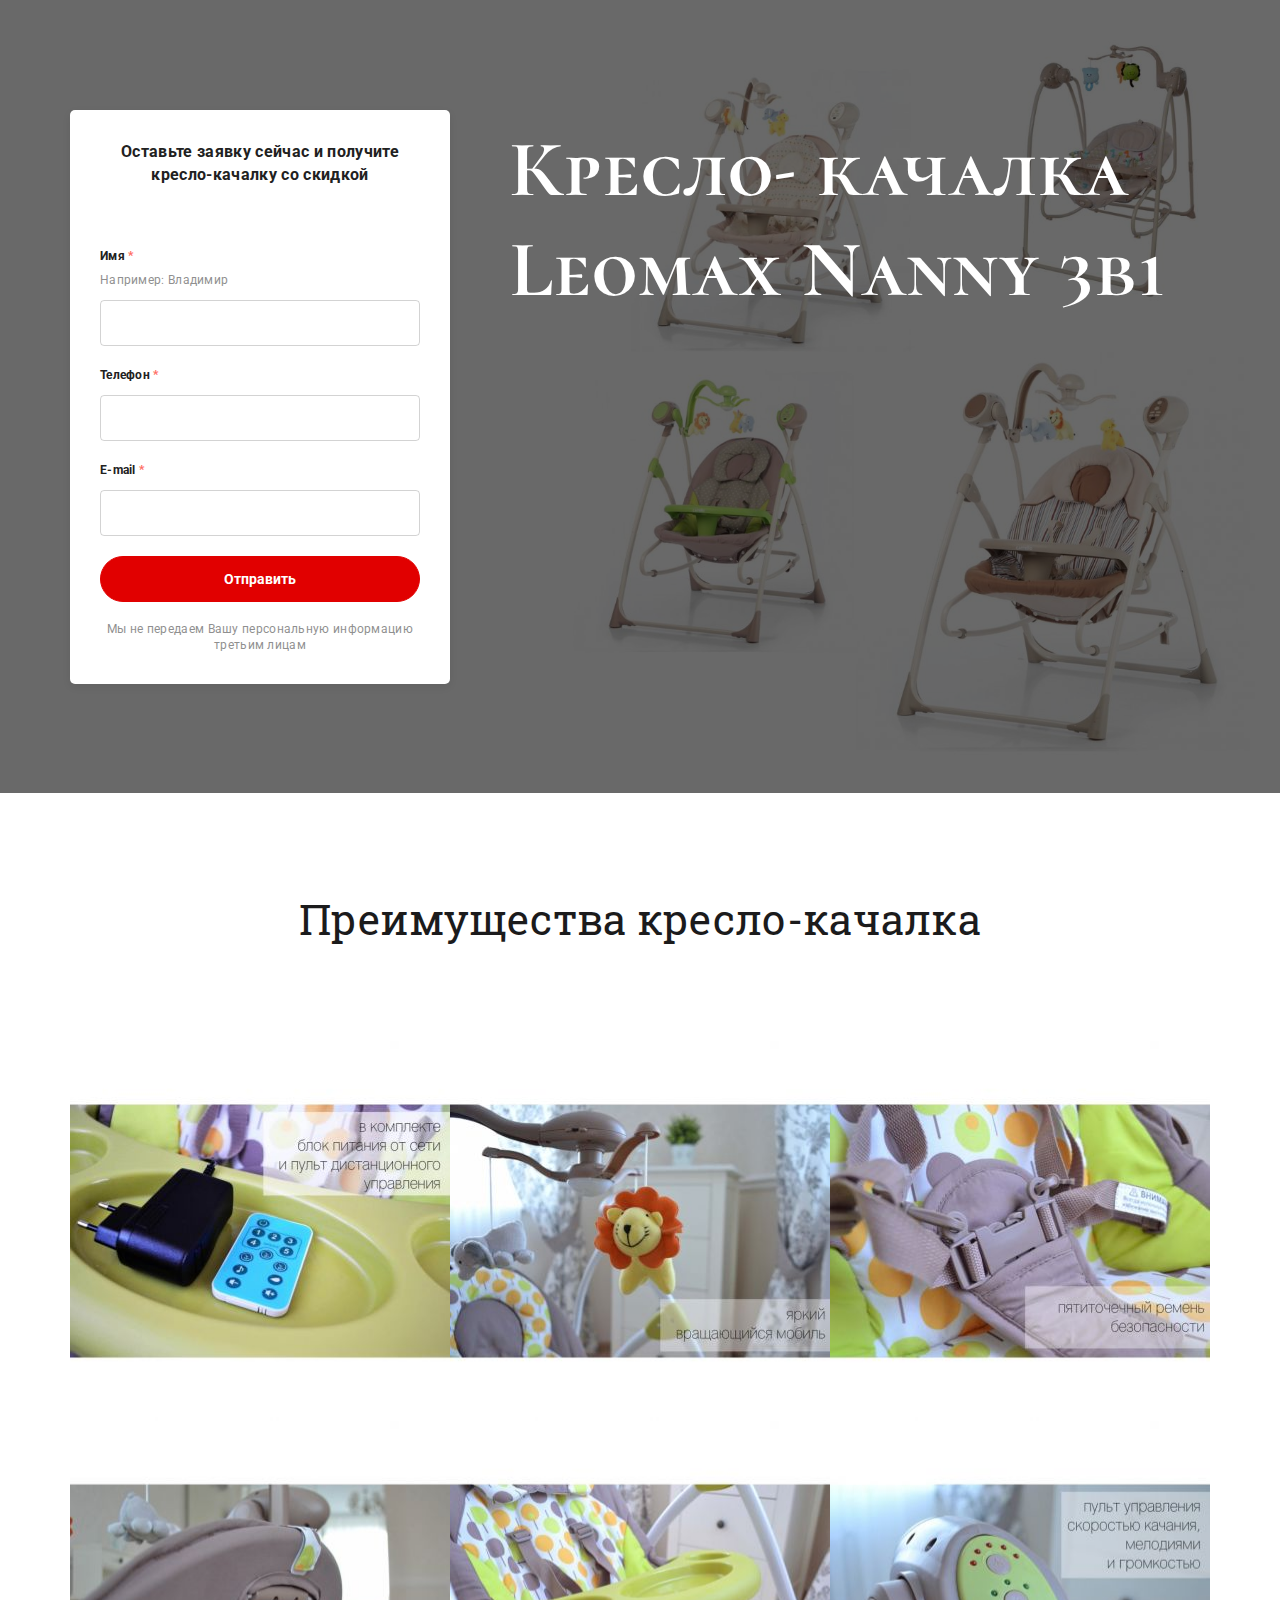
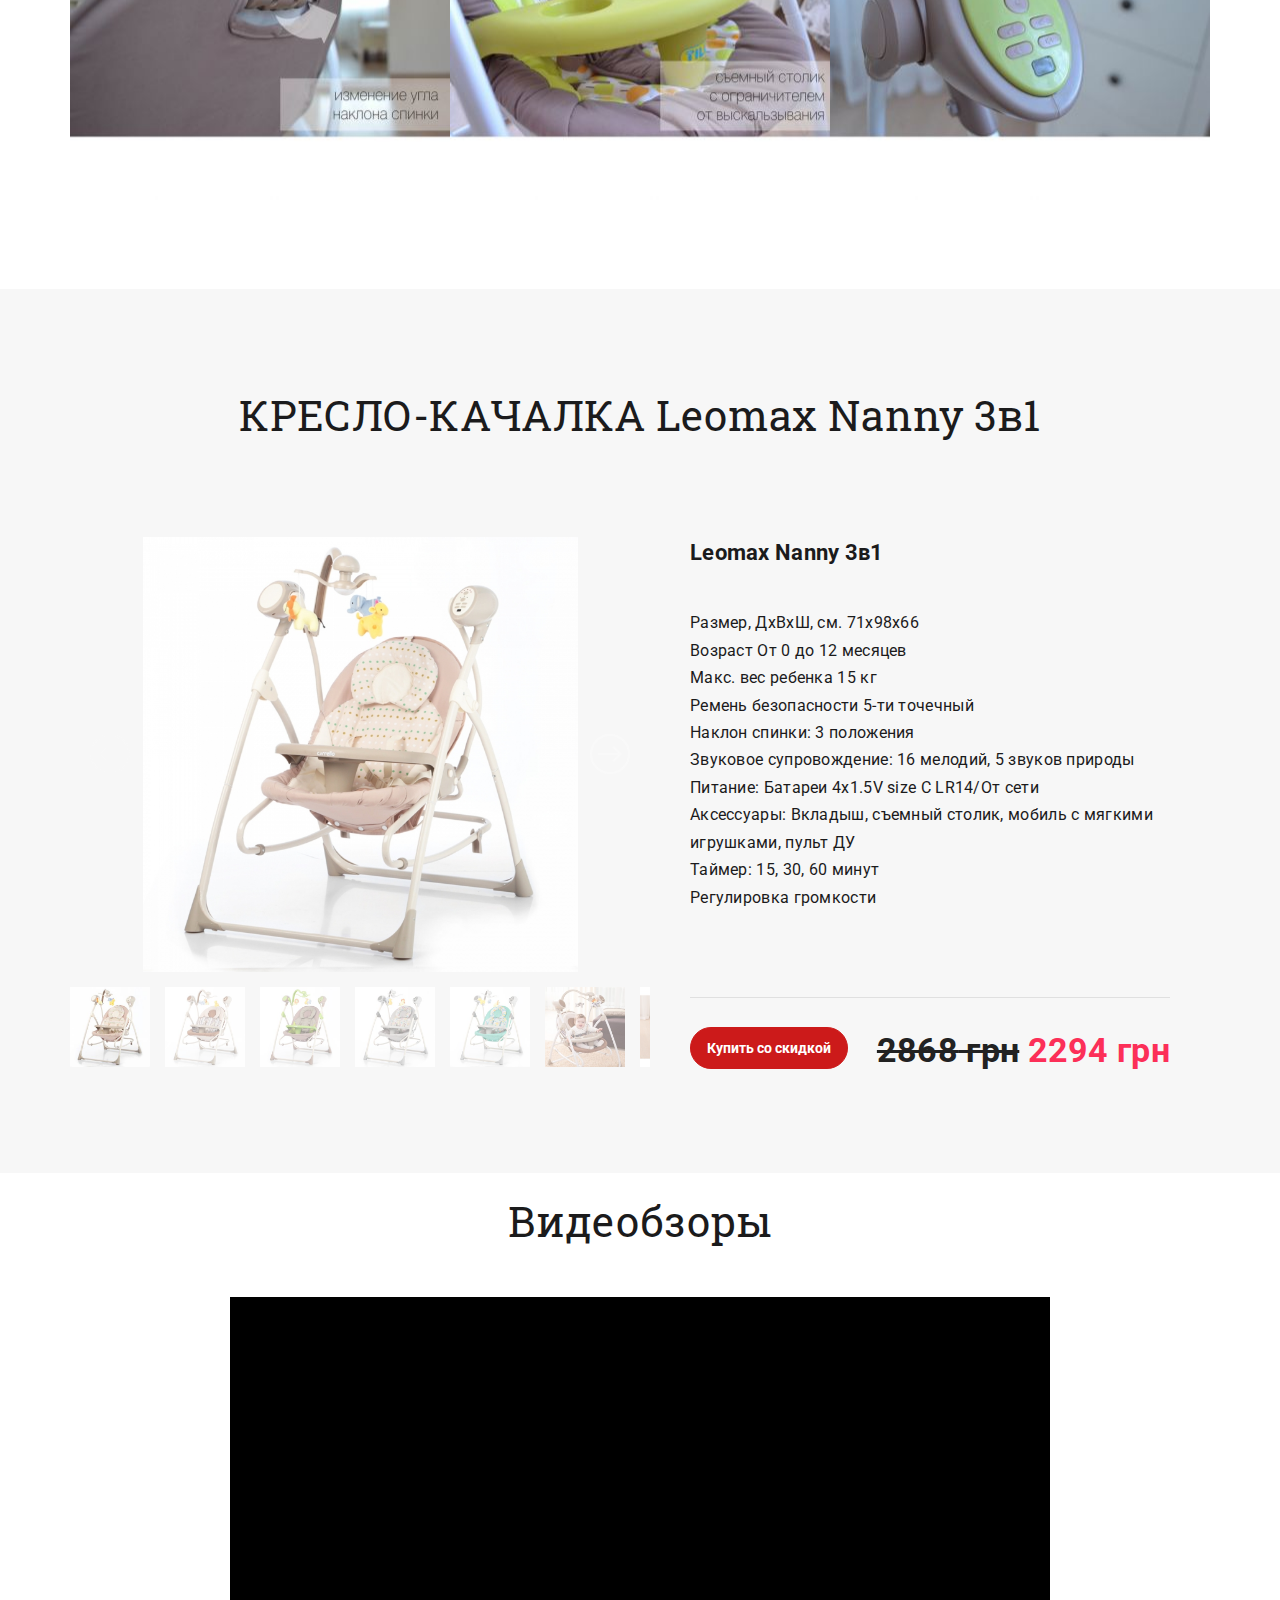
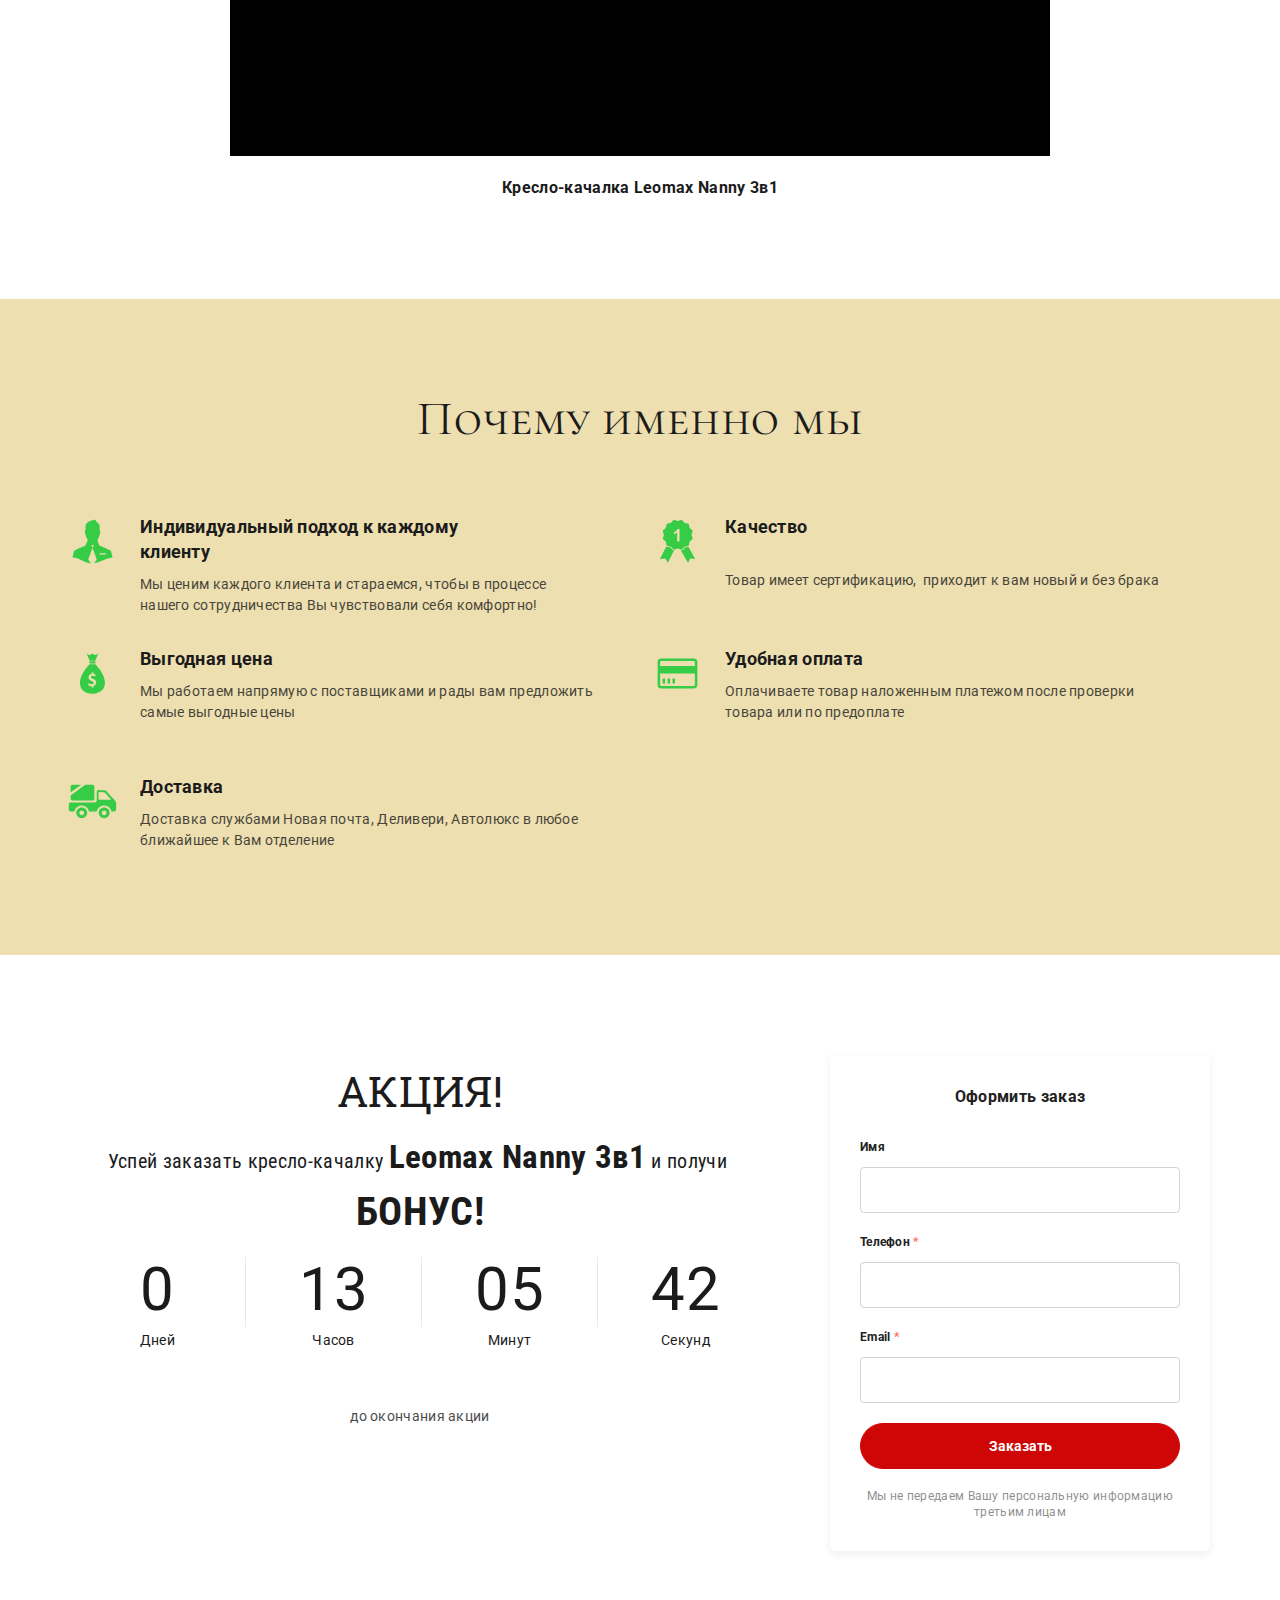
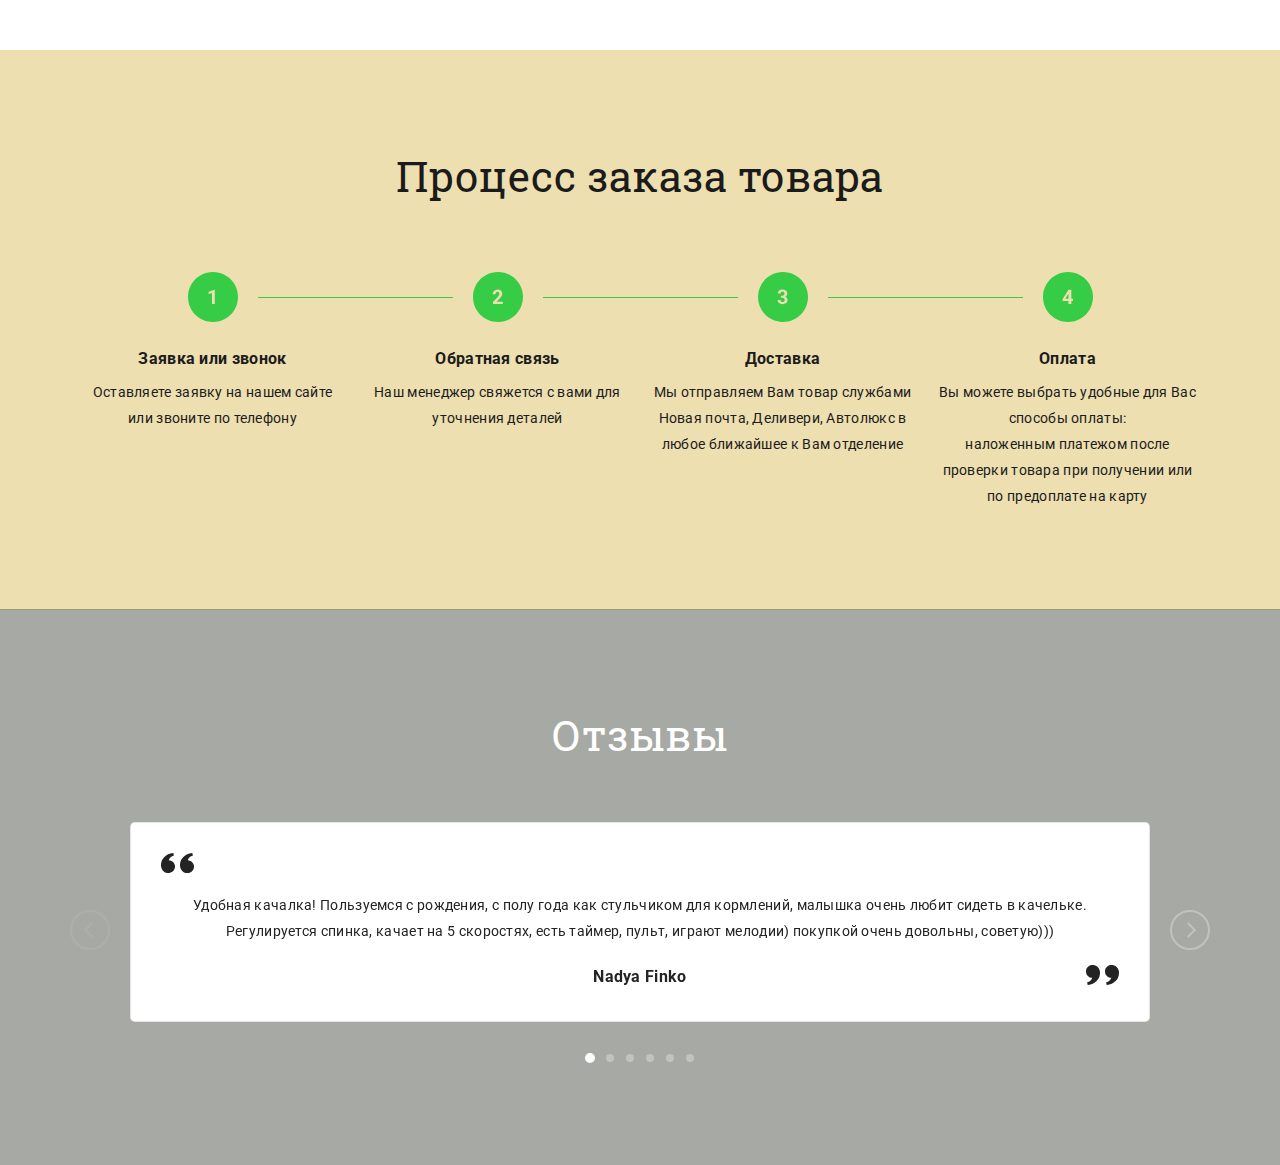
==== commit 322bbda6: "12" ====
--- a/malecha/index.html
+++ b/malecha/index.html
@@ -1,13 +1,12 @@
-
 <!DOCTYPE html>
 <html lang="ru">
 <head>
 <meta http-equiv="Content-Type" content="text/html; charset=utf-8">
-<title>Кресло-качалки Carrello</title>
+<title>Кресло-качалки Leomax Nanny 3в1</title>
 <link rel="icon" href="files/favicon_191796.png?1523482029" type="image/png">
 <meta name="viewport" content="width=device-width">
 <script>(function(){setVP();window.addEventListener("orientationchange", setVP, false);function setVP() {var w = (!window.orientation || window.orientation == 180) ? screen.width : screen.height;var v = (w >= 768 && w <= 1024) ? '1024' : 'device-width';document.head.querySelector("[name=viewport]").setAttribute("content","width=" + v);}}());</script><meta property="og:type" content="website">
-<meta property="og:title" content="Кресло-качалки Carrello">
+<meta property="og:title" content="Кресло-качалка Leomax Nanny 3в1">
 <meta property="og:description" content="">
 <meta property="og:url" content="https://malecha.co.ua/kachalka/">
 <meta property="og:image" content="https://malecha.co.uaimg/14186777_1200/og.jpg">
@@ -24,19 +23,10 @@
 </head>
 <body class="adaptive" id='body-content'>
 
-                <header><div class="b_block b_545698" data-is="block" data-id="545698" data-b-id="63" data-mod-id="2"    data-site-block-type=header  data-b-type='[&quot;header&quot;]' > <div class="container-fluid" > <a class="_anchor" name="b545698"></a><div class="indent" data-floating="false" data-floating-type="2"><div class="component-bg bg-color "
-        data-type="color"
-        data-parallax="0"
-                data-component="background"><div class="overlay "></div></div><div class="container"><div class="menu-burger"><span><i></i><i></i><i></i></span></div><div class="logo-holder"><div class="component-logo logo " data-component="logo"
-                    style="background-image: url('img/11380420_325.png'); height: 91px; width:  162.5px;"
-        ><a href="/"></a></div></div><div class="menu-holder align-1"><nav class="component-menu " data-color="" data-style="opacity" data-component="menu"><ul><li><a href="/" >Главная</a></li><li><a href="/nashy_kolyasky/" >Коляски</a></li><li><a href="/stulchiky/" >Стульчики для кормления</a></li><li><a href="/manezhy/" >Манежи</a></li><li><a href="/velosipedy/" >Велосипеды</a></li><li><a href="/kachalka/" >Кресло-качалки</a></li><li><a href="/khodunki/" >Ходунки</a></li><li><a href="/avtokrisla_carrello/" >Автокресла</a></li></ul></nav></div><div class="contact-holder inline"><div class="block-contact-info"><div class="contact-wrap"><div class="contact-ico"><div class="component-ico"  style="color: #222222" data-component="ico"><div class="ico ico-svg"><svg viewBox="0 0 50 50"><use xmlns:xlink="http://www.w3.org/1999/xlink" xlink:href="/_s/images/svg/budicon/115.svg#icon"></use></svg></div></div></div><div class="contact"><p><span style="font-size: 1.2em;"><span style="font-weight: 700;">МТС: &nbsp; &nbsp; &nbsp; &nbsp; &nbsp;(099) 12-60-899</span></span></p><p><span style="font-size: 1.2em;"><span style="font-weight: 700;">Киевстар: (097) 09-22-265</span></span></p></div></div><div class="contact-desc text-style-tiny"><p><br></p></div></div><div class="btn-wrap"><a class="component-button btn small filled rounded" data-component="button" data-action="modal"
-         data-modal-id="form41564"
-                    data-product="false"
-        ><div class="btn-content"><span>Перезвонить мне</span></div></a></div></div></div></div><div class="fixer"></div><div class="mobile-menu-content" data-role="mobile-menu" style="display:none;"><div class="menu-holder" data-role="menu"><nav class="component-menu " data-color="" data-style="opacity" data-component="menu"><ul><li><a href="/" >Главная</a></li><li><a href="/nashy_kolyasky/" >Коляски</a></li><li><a href="/stulchiky/" >Стульчики для кормления</a></li><li><a href="/manezhy/" >Манежи</a></li><li><a href="/velosipedy/" >Велосипеды</a></li><li><a href="/kachalka/" >Кресло-качалки</a></li><li><a href="/khodunki/" >Ходунки</a></li><li><a href="/avtokrisla_carrello/" >Автокресла</a></li></ul></nav></div></div> </div> </div></header>
                 <div class="container-list"><div class="b_block b_683242" data-is="block" data-id="683242" data-b-id="2" data-mod-id="1"       > <div class="container-fluid" > <div class="component-bg bg-image loading "
         data-type="image"
         data-parallax="0"
-                data-component="background"><div class="image-holder"><div class="image" style="background-color: #F9F8F7;"><div class="loader-image average" data-src="img/10639637_1920.jpg" style="background-color: #F9F8F7;"></div></div></div><div class="overlay "></div></div><div class="container indent"><div class="content swap" data-position="start"><div class="text-holder"><div class="title-1 text-style-title-main"><p><span style="font-size: 1.66em;"><span style="font-weight: 700;">Кресло- качалка</span></span></p><p><span style="font-size: 1.66em;"><span style="font-weight: 700;">Carrello</span></span></p></div><div class="title-2 text-style-subtitle"><p><br></p></div><div class="desc"><p><br></p></div></div><div class="form-holder"><div class="form"><div class="form-title text-style-strong"><p><span style="font-weight: 700;">Оставьте заявку сейчас и получите кресло-качалку со скидкой</span></p></div><div class="form-subtitle text-style-tiny"><p><br></p></div><div class="component-form style-1 " data-style="style-1" data-component="form"><form action="/mod/lead/send/" method="post" enctype="multipart/form-data" novalidate><div class="form_info"><input type="hidden" name="p_id" value="476027"><input type="hidden" name="id" value="2"><input type="hidden" name="goal" value=""><textarea name="goal_html" style="display:none"></textarea><input type="hidden" name="name" value="Заявка"><input type="hidden" name="action" value="redirect"><input type="hidden" name="action_redirect" value="/thanks_kachalka/"></div><div class="form-fields form_fields" data-count="3"><div class="form_field form-field" data-type="name" data-is-required="true"><label class="field_title">Имя<i>*</i></label><div class="field_desc">Например: Владимир</div><div class="form_field_text form-field-text"><input
+                data-component="background"><div class="image-holder"><div class="image" style="background-color: #F9F8F7;"><div class="loader-image average" data-src="img/10639637_1920.jpg" style="background-color: #F9F8F7;"></div></div></div><div class="overlay "></div></div><div class="container indent"><div class="content swap" data-position="start"><div class="text-holder"><div class="title-1 text-style-title-main"><p><span style="font-size: 1.66em;"><span style="font-weight: 700;">Кресло- качалка</span></span></p><p><span style="font-size: 1.66em;"><span style="font-weight: 700;">Leomax Nanny 3в1</span></span></p></div><div class="title-2 text-style-subtitle"><p><br></p></div><div class="desc"><p><br></p></div></div><div class="form-holder"><div class="form"><div class="form-title text-style-strong"><p><span style="font-weight: 700;">Оставьте заявку сейчас и получите кресло-качалку со скидкой</span></p></div><div class="form-subtitle text-style-tiny"><p><br></p></div><div class="component-form style-1 " data-style="style-1" data-component="form"><form action="/mod/lead/send/" method="post" enctype="multipart/form-data" novalidate><div class="form_info"><input type="hidden" name="p_id" value="476027"><input type="hidden" name="id" value="2"><input type="hidden" name="goal" value=""><textarea name="goal_html" style="display:none"></textarea><input type="hidden" name="name" value="Заявка"><input type="hidden" name="action" value="redirect"><input type="hidden" name="action_redirect" value="/thanks_kachalka/"></div><div class="form-fields form_fields" data-count="3"><div class="form_field form-field" data-type="name" data-is-required="true"><label class="field_title">Имя<i>*</i></label><div class="field_desc">Например: Владимир</div><div class="form_field_text form-field-text"><input
                                     type="text"
                                     class="form_field_text_input"
                                     name="form[58372]"
@@ -126,7 +116,7 @@
                 ><div class="loading-img preview-average" style="background-color: #BBC2C6;"></div><img class="natural-img" alt="Описание"></a></div><div class="overlay"><div class="img-title text-style-strong bold">Название</div><div class="img-desc">Описание</div></div></div></div></div></div> </div> </div><div class="b_block b_869973" data-is="block" data-id="869973" data-b-id="106"        > <div class="container-fluid" > <a class="_anchor" name="b869973"></a><div class="component-bg bg-color "
         data-type="color"
         data-parallax="0"
-                data-component="background"><div class="overlay "></div></div><div class="indent"><div class="container"><div class="title-1 text-style-title"><p>КРЕСЛО-КАЧАЛКА CARRELLO NANNY&nbsp;</p></div><div class="title-2 text-style-subtitle"><p><br></p></div><div class="item-list"><div class="item" data-item-id="1"><div class="images-wrap"><div class="slider-main" data-count="9"><ul class="slider lg-container"><li class="slide image" data-thumb="img/10639778_300.jpg" data-item-id="1"><a
+                data-component="background"><div class="overlay "></div></div><div class="indent"><div class="container"><div class="title-1 text-style-title"><p>КРЕСЛО-КАЧАЛКА Leomax Nanny 3в1</p></div><div class="title-2 text-style-subtitle"><p><br></p></div><div class="item-list"><div class="item" data-item-id="1"><div class="images-wrap"><div class="slider-main" data-count="9"><ul class="slider lg-container"><li class="slide image" data-thumb="img/10639778_300.jpg" data-item-id="1"><a
         class="component-image img"
         data-component="image"
                     href="img/10639778_1920.jpg" target="_blank" data-lg="true"
@@ -360,525 +350,21 @@
         data-img-x="50%"
         data-img-y="50%"
         data-action="none"
-                ><img class="real-img" alt="" src="img/10529012_300.jpg"></a></div></ul></div></div><div class="text-wrap"><div class="name text-style-product-name"><p> CARRELLO NANNY&nbsp;</p><p>&nbsp;</p></div><div class="desc text-style-product-desc"><p><tbody><tr><td data-del-cell="true">Размер, ДхВхШ, см. 71x98x66<br>Возраст От 0 до 12 месяцев<br>Макс. вес ребенка 15 кг<br>Ремень безопасности 5-ти точечный<br>Наклон спинки: 3 положения<br>Звуковое супровождение: 16 мелодий, 5 звуков природы<br>Питание: Батареи 4х1.5V size C LR14/От сети<br>Аксессуары: Вкладыш, съемный столик, мобиль с мягкими игрушками, пульт ДУ<br>Таймер: 15, 30, 60 минут<br>Регулировка громкости</td><td data-del-cell="true"><br></td></tr><tr><td data-del-cell="true"></td><td></td></tr></tbody></p></div><div class="text"><p><br></p></div><div class="price-holder"><div class="btn-wrap"><a class="component-button btn form_btn filled rounded" data-component="button" data-action="modal"
+                ><img class="real-img" alt="" src="img/10529012_300.jpg"></a></div></ul></div></div><div class="text-wrap"><div class="name text-style-product-name"><p> Leomax Nanny 3в1</p><p>&nbsp;</p></div><div class="desc text-style-product-desc"><p><tbody><tr><td data-del-cell="true">Размер, ДхВхШ, см. 71x98x66<br>Возраст От 0 до 12 месяцев<br>Макс. вес ребенка 15 кг<br>Ремень безопасности 5-ти точечный<br>Наклон спинки: 3 положения<br>Звуковое супровождение: 16 мелодий, 5 звуков природы<br>Питание: Батареи 4х1.5V size C LR14/От сети<br>Аксессуары: Вкладыш, съемный столик, мобиль с мягкими игрушками, пульт ДУ<br>Таймер: 15, 30, 60 минут<br>Регулировка громкости</td><td data-del-cell="true"><br></td></tr><tr><td data-del-cell="true"></td><td></td></tr></tbody></p></div><div class="text"><p><br></p></div><div class="price-holder"><div class="btn-wrap"><a class="component-button btn form_btn filled rounded" data-component="button" data-action="modal"
          data-modal-id="form53841"
                     data-product="[]"
-        ><div class="btn-content"><span>Купить со скидкой</span></div></a></div><div class="price text-style-price big"><p><span style="font-size: 1.7em;"><span style="font-weight: 700;"><span style="color: rgb(34, 34, 34);"><s>2868</s></span></span></span><span style="font-size: 1.7em;"><span style="font-weight: 700;"><span style="color: rgb(34, 34, 34);"><s> грн</s></span><span style="color: rgb(252, 47, 88);">&nbsp;2294 грн</span></span></span></p></div></div></div></div></div></div></div> </div> </div><div class="b_block b_932641" data-is="block" data-id="932641" data-b-id="106"        > <div class="container-fluid" > <div class="component-bg bg-color "
-        data-type="color"
-        data-parallax="0"
-                data-component="background"><div class="overlay "></div></div><div class="indent"><div class="container"><div class="title-1 text-style-title"><p>КРЕСЛО-КАЧАЛКА CARRELLO MOLLE&nbsp;</p></div><div class="title-2 text-style-subtitle"><p><br></p></div><div class="item-list"><div class="item" data-item-id="1"><div class="images-wrap"><div class="slider-main" data-count="5"><ul class="slider lg-container"><li class="slide image" data-thumb="img/10640762_300.jpg" data-item-id="1"><a
-        class="component-image img"
-        data-component="image"
-                    href="img/10640762_1920.jpg" target="_blank" data-lg="true"
-                            data-effect="zoom"
-                            data-img-loaded="1"
-                data-img-scale="cover"
-        data-img-type="image"
-        data-img-name="image.jpg"
-        data-img-id="10640762"
-        data-img-proportion="0"
-        data-img-x="50%"
-        data-img-y="50%"
-        data-action="popup"
-                ><img class="real-img" alt="" src="img/10640762_1160.jpg"></a></li><li class="slide image" data-thumb="img/10640763_300.jpg" data-item-id="2"><a
-        class="component-image img"
-        data-component="image"
-                    href="img/10640763_1920.jpg" target="_blank" data-lg="true"
-                            data-effect="zoom"
-                            data-img-loaded="1"
-                data-img-scale="cover"
-        data-img-type="image"
-        data-img-name="image.jpg"
-        data-img-id="10640763"
-        data-img-proportion="0"
-        data-img-x="50%"
-        data-img-y="50%"
-        data-action="popup"
-                ><img class="real-img" alt="" src="img/10640763_1160.jpg"></a></li><li class="slide image" data-thumb="img/10640764_300.png" data-item-id="3"><a
-        class="component-image img"
-        data-component="image"
-                    href="img/10640764_1920.png" target="_blank" data-lg="true"
-                            data-effect="zoom"
-                            data-img-loaded="1"
-                data-img-scale="cover"
-        data-img-type="image"
-        data-img-name="image.png"
-        data-img-id="10640764"
-        data-img-proportion="0"
-        data-img-x="50%"
-        data-img-y="50%"
-        data-action="popup"
-                ><img class="real-img" alt="" src="img/10640764_1160.png"></a></li><li class="slide image" data-thumb="img/10639419_300.jpg" data-item-id="4"><a
-        class="component-image img"
-        data-component="image"
-                    href="img/10639419_1920.jpg" target="_blank" data-lg="true"
-                            data-effect="zoom"
-                            data-img-loaded="1"
-                data-img-scale="cover"
-        data-img-type="image"
-        data-img-name="image.jpg"
-        data-img-id="10639419"
-        data-img-proportion="0"
-        data-img-x="50%"
-        data-img-y="50%"
-        data-action="popup"
-                ><img class="real-img" alt="" src="img/10639419_1160.jpg"></a></li><li class="slide image" data-thumb="img/10639380_300.jpg" data-item-id="5"><a
-        class="component-image img"
-        data-component="image"
-                    href="img/10639380_1920.jpg" target="_blank" data-lg="true"
-                            data-effect="zoom"
-                            data-img-loaded="1"
-                data-img-scale="cover"
-        data-img-type="image"
-        data-img-name="image.jpg"
-        data-img-id="10639380"
-        data-img-proportion="0"
-        data-img-x="50%"
-        data-img-y="50%"
-        data-action="popup"
-                ><img class="real-img" alt="" src="img/10639380_1160.jpg"></a></li></ul><div class="slider-button round slider-prev"><span><svg width="24" height="100%" viewBox="0 0 24 16" xmlns="http://www.w3.org/2000/svg" id="icon"><path d="M8 16l1.4-1.4L3.8 9H24V7H3.8l5.6-5.6L8 0 0 8z" fill="currentColor" fill-rule="evenodd"/></svg></span></div><div class="slider-button round slider-next"><span><svg width="24" height="100%" viewBox="0 0 24 16" xmlns="http://www.w3.org/2000/svg" id="icon"><path d="M16 16l-1.4-1.4L20.2 9H0V7h20.2l-5.6-5.6L16 0l8 8z" fill="currentColor" fill-rule="evenodd"/></svg></span></div></div><div class="slider-preview"><ul class="slider"><div class="slide image" data-item-id="1"><a
-        class="component-image"
-        data-component="image"
-                                    data-img-loaded="1"
-                data-img-scale="cover"
-        data-img-type="image"
-        data-img-name="image.jpg"
-        data-img-id="10640762"
-        data-img-proportion="0"
-        data-img-x="50%"
-        data-img-y="50%"
-        data-action="none"
-                ><img class="real-img" alt="" src="img/10640762_300.jpg"></a></div><div class="slide image" data-item-id="2"><a
-        class="component-image"
-        data-component="image"
-                                    data-img-loaded="1"
-                data-img-scale="cover"
-        data-img-type="image"
-        data-img-name="image.jpg"
-        data-img-id="10640763"
-        data-img-proportion="0"
-        data-img-x="50%"
-        data-img-y="50%"
-        data-action="none"
-                ><img class="real-img" alt="" src="img/10640763_300.jpg"></a></div><div class="slide image" data-item-id="3"><a
-        class="component-image"
-        data-component="image"
-                                    data-img-loaded="1"
-                data-img-scale="cover"
-        data-img-type="image"
-        data-img-name="image.png"
-        data-img-id="10640764"
-        data-img-proportion="0"
-        data-img-x="50%"
-        data-img-y="50%"
-        data-action="none"
-                ><img class="real-img" alt="" src="img/10640764_300.png"></a></div><div class="slide image" data-item-id="4"><a
-        class="component-image"
-        data-component="image"
-                                    data-img-loaded="1"
-                data-img-scale="cover"
-        data-img-type="image"
-        data-img-name="image.jpg"
-        data-img-id="10639419"
-        data-img-proportion="0"
-        data-img-x="50%"
-        data-img-y="50%"
-        data-action="none"
-                ><img class="real-img" alt="" src="img/10639419_300.jpg"></a></div><div class="slide image" data-item-id="5"><a
-        class="component-image"
-        data-component="image"
-                                    data-img-loaded="1"
-                data-img-scale="cover"
-        data-img-type="image"
-        data-img-name="image.jpg"
-        data-img-id="10639380"
-        data-img-proportion="0"
-        data-img-x="50%"
-        data-img-y="50%"
-        data-action="none"
-                ><img class="real-img" alt="" src="img/10639380_300.jpg"></a></div></ul></div></div><div class="text-wrap"><div class="name text-style-product-name"><p> CARRELLO MOLLE&nbsp;</p></div><div class="desc text-style-product-desc"><p>Размер, ДхВхШ, см. 71x98x66</p><p>Возраст: От 0 до 6 месяцев</p><p>Макс. вес ребенка: 9 кг</p><p>Ремень безопасности 5-ти точечный</p><p>Наклон спинки: 3 положения</p><p>Звуковое сопровождение: Есть</p><p>Питание: Батареи 4х1.5V size АА/От сети</p><p>Аксессуары: Вкладыш, съемный столик, мобиль с мягкими игрушками, пульт ДУ</p><p>Режим укачивания:5 скоростей</p><p>Режим вибрации (расслабляющий):3 режима интенсивности</p><p>Таймер :8, 15, 30&nbsp;минут </p><p>Регулировка громкости</p></div><div class="text"><p><br></p></div><div class="price-holder"><div class="btn-wrap"><a class="component-button btn form_btn filled rounded" data-component="button" data-action="modal"
-         data-modal-id="form70192"
-                    data-product="[]"
-        ><div class="btn-content"><span>Купить со скидкой</span></div></a></div><div class="price text-style-price big"><p><span style="font-size: 1.7em;"><span style="font-weight: 700;"><span style="color: rgb(34, 34, 34);"><s>3098 грн</s></span><span style="color: rgb(252, 47, 88);"> 2214 грн</span></span></span></p></div></div></div></div></div></div></div> </div> </div><div class="b_block b_314168" data-is="block" data-id="314168" data-b-id="46"        > <div class="container-fluid" data-contrast="dark"> <div class="component-bg bg-color "
-        data-type="color"
-        data-parallax="0"
-                data-component="background"><div class="overlay "></div></div><div class="indent"><div class="container"><div class="title-1 text-style-title"><p>Преимущества&nbsp;CARRELLO TRIUMPH</p></div><div class="item-list grid grid-3 lg-container"><div class="item grid-item" data-item-id="1"><div class="img-wrap"><div class="component-media " data-type="image"><a
-        class="component-image loading"
-        data-component="image"
-                                data-img-scale="cover"
-        data-img-type="background"
-        data-img-name="image.jpg"
-        data-img-id="12122675"
-        data-img-proportion="112.5"
-        data-img-x="50%"
-        data-img-y="50%"
-        data-action="none"
-                ><div class="loading-img preview-average" style="background-color: #898B8B;"></div><img class="natural-img" alt=""></a></div></div><div class="overlay"><div class="img-title text-style-strong bold"><p>Многофункциональность</p></div><div class="img-desc"><p><p style="text-align: left;">- 2 в 1 укачивающий центр и стульчик для кормления</p><p style="text-align: left;">- музыкальное супровождение (14 собственных мелодий и USB-выход для вашей флешки)</p><p style="text-align: left;">- в комплекте дуга с красивыми игрушками</p></p></div></div></div><div class="item grid-item" data-item-id="2"><div class="img-wrap"><div class="component-media " data-type="image"><a
-        class="component-image loading"
-        data-component="image"
-                                data-img-scale="cover"
-        data-img-type="background"
-        data-img-name="image.jpg"
-        data-img-id="9809167"
-        data-img-proportion="66.666666666667"
-        data-img-x="50%"
-        data-img-y="50%"
-        data-action="none"
-                ><div class="loading-img preview-average" style="background-color: #BBA4A5;"></div><img class="natural-img" alt=""></a></div></div><div class="overlay"><div class="img-title text-style-strong bold"><p>Комфорт</p></div><div class="img-desc"><p style="text-align: left;">- регулировка спинки до лежачего положения</p><p>- регулировка высоты кресла и подножки</p><p style="text-align: left;">- 5 скоростей укачивания и таймер 8,15,30 минут</p><p style="text-align: left;">- пульт для управления музыкой</p></div></div></div><div class="item grid-item" data-item-id="3"><div class="img-wrap"><div class="component-media " data-type="image"><a
-        class="component-image loading"
-        data-component="image"
-                                data-img-scale="cover"
-        data-img-type="background"
-        data-img-name="image.jpg"
-        data-img-id="12122704"
-        data-img-proportion="112.5"
-        data-img-x="50%"
-        data-img-y="50%"
-        data-action="none"
-                ><div class="loading-img preview-average" style="background-color: #C1B6B4;"></div><img class="natural-img" alt=""></a></div></div><div class="overlay"><div class="img-title text-style-strong bold"><p>Безопастность и качество</p></div><div class="img-desc"><p style="text-align: left;">- просторное сидение и мягкий матрасик с еко-кожи</p><p>- большая столешница, поднос с подстаканником</p><p style="text-align: left;">- пятиточечный ремень с мягкими накладками на плечи</p></div></div></div></div></div></div> </div> </div><div class="b_block b_428404" data-is="block" data-id="428404" data-b-id="106"        > <div class="container-fluid" data-contrast="dark"> <div class="component-bg bg-color "
-        data-type="color"
-        data-parallax="0"
-                data-component="background"><div class="overlay "></div></div><div class="indent"><div class="container"><div class="title-1 text-style-title"><p>CARRELLO TRIUMPH&nbsp;</p></div><div class="item-list"><div class="item" data-item-id="1"><div class="images-wrap"><div class="slider-main" data-count="8"><ul class="slider lg-container"><li class="slide image" data-thumb="img/11826390_300.jpg" data-item-id="1"><a
-        class="component-image img"
-        data-component="image"
-                    href="img/11826390_1920.jpg" target="_blank" data-lg="true"
-                            data-effect="zoom"
-                            data-img-loaded="1"
-                data-img-scale="cover"
-        data-img-type="image"
-        data-img-name="image.jpg"
-        data-img-id="11826390"
-        data-img-proportion="100"
-        data-img-x="50%"
-        data-img-y="50%"
-        data-action="popup"
-                ><img class="real-img" alt="" src="img/11826390_1160.jpg"></a></li><li class="slide image" data-thumb="img/9809163_300.jpg" data-item-id="2"><a
-        class="component-image img"
-        data-component="image"
-                    href="img/9809163_1920.jpg" target="_blank" data-lg="true"
-                            data-effect="zoom"
-                            data-img-loaded="1"
-                data-img-scale="cover"
-        data-img-type="image"
-        data-img-name="image.jpg"
-        data-img-id="9809163"
-        data-img-proportion="100"
-        data-img-x="50%"
-        data-img-y="50%"
-        data-action="popup"
-                ><img class="real-img" alt="" src="img/9809163_1160.jpg"></a></li><li class="slide image" data-thumb="img/9809159_300.jpg" data-item-id="3"><a
-        class="component-image img"
-        data-component="image"
-                    href="img/9809159_1920.jpg" target="_blank" data-lg="true"
-                            data-effect="zoom"
-                            data-img-loaded="1"
-                data-img-scale="cover"
-        data-img-type="image"
-        data-img-name="image.jpg"
-        data-img-id="9809159"
-        data-img-proportion="100"
-        data-img-x="50%"
-        data-img-y="50%"
-        data-action="popup"
-                ><img class="real-img" alt="" src="img/9809159_1160.jpg"></a></li><li class="slide image" data-thumb="img/9809161_300.jpg" data-item-id="4"><a
-        class="component-image img"
-        data-component="image"
-                    href="img/9809161_1920.jpg" target="_blank" data-lg="true"
-                            data-effect="zoom"
-                            data-img-loaded="1"
-                data-img-scale="cover"
-        data-img-type="image"
-        data-img-name="image.jpg"
-        data-img-id="9809161"
-        data-img-proportion="100"
-        data-img-x="50%"
-        data-img-y="50%"
-        data-action="popup"
-                ><img class="real-img" alt="" src="img/9809161_1160.jpg"></a></li><li class="slide image" data-thumb="img/9809160_300.jpg" data-item-id="5"><a
-        class="component-image img"
-        data-component="image"
-                    href="img/9809160_1920.jpg" target="_blank" data-lg="true"
-                            data-effect="zoom"
-                            data-img-loaded="1"
-                data-img-scale="cover"
-        data-img-type="image"
-        data-img-name="image.jpg"
-        data-img-id="9809160"
-        data-img-proportion="100"
-        data-img-x="50%"
-        data-img-y="50%"
-        data-action="popup"
-                ><img class="real-img" alt="" src="img/9809160_1160.jpg"></a></li><li class="slide image" data-thumb="img/9809164_300.jpg" data-item-id="6"><a
-        class="component-image img"
-        data-component="image"
-                    href="img/9809164_1920.jpg" target="_blank" data-lg="true"
-                            data-effect="zoom"
-                            data-img-loaded="1"
-                data-img-scale="cover"
-        data-img-type="image"
-        data-img-name="image.jpg"
-        data-img-id="9809164"
-        data-img-proportion="100"
-        data-img-x="50%"
-        data-img-y="50%"
-        data-action="popup"
-                ><img class="real-img" alt="" src="img/9809164_1160.jpg"></a></li><li class="slide image" data-thumb="img/11826389_300.jpg" data-item-id="7"><a
-        class="component-image img"
-        data-component="image"
-                    href="img/11826389_1920.jpg" target="_blank" data-lg="true"
-                            data-effect="zoom"
-                            data-img-loaded="1"
-                data-img-scale="cover"
-        data-img-type="image"
-        data-img-name="image.jpg"
-        data-img-id="11826389"
-        data-img-proportion="100"
-        data-img-x="50%"
-        data-img-y="50%"
-        data-action="popup"
-                ><img class="real-img" alt="" src="img/11826389_1160.jpg"></a></li><li class="slide image" data-thumb="img/11826391_300.jpg" data-item-id="8"><a
-        class="component-image img"
-        data-component="image"
-                    href="img/11826391_1920.jpg" target="_blank" data-lg="true"
-                            data-effect="zoom"
-                            data-img-loaded="1"
-                data-img-scale="cover"
-        data-img-type="image"
-        data-img-name="image.jpg"
-        data-img-id="11826391"
-        data-img-proportion="100"
-        data-img-x="50%"
-        data-img-y="50%"
-        data-action="popup"
-                ><img class="real-img" alt="" src="img/11826391_1160.jpg"></a></li></ul><div class="slider-button round slider-prev"><span><svg width="24" height="100%" viewBox="0 0 24 16" xmlns="http://www.w3.org/2000/svg" id="icon"><path d="M8 16l1.4-1.4L3.8 9H24V7H3.8l5.6-5.6L8 0 0 8z" fill="currentColor" fill-rule="evenodd"/></svg></span></div><div class="slider-button round slider-next"><span><svg width="24" height="100%" viewBox="0 0 24 16" xmlns="http://www.w3.org/2000/svg" id="icon"><path d="M16 16l-1.4-1.4L20.2 9H0V7h20.2l-5.6-5.6L16 0l8 8z" fill="currentColor" fill-rule="evenodd"/></svg></span></div></div><div class="slider-preview"><ul class="slider"><div class="slide image" data-item-id="1"><a
-        class="component-image"
-        data-component="image"
-                                    data-img-loaded="1"
-                data-img-scale="cover"
-        data-img-type="image"
-        data-img-name="image.jpg"
-        data-img-id="11826390"
-        data-img-proportion="100"
-        data-img-x="50%"
-        data-img-y="50%"
-        data-action="none"
-                ><img class="real-img" alt="" src="img/11826390_300.jpg"></a></div><div class="slide image" data-item-id="2"><a
-        class="component-image"
-        data-component="image"
-                                    data-img-loaded="1"
-                data-img-scale="cover"
-        data-img-type="image"
-        data-img-name="image.jpg"
-        data-img-id="9809163"
-        data-img-proportion="100"
-        data-img-x="50%"
-        data-img-y="50%"
-        data-action="none"
-                ><img class="real-img" alt="" src="img/9809163_300.jpg"></a></div><div class="slide image" data-item-id="3"><a
-        class="component-image"
-        data-component="image"
-                                    data-img-loaded="1"
-                data-img-scale="cover"
-        data-img-type="image"
-        data-img-name="image.jpg"
-        data-img-id="9809159"
-        data-img-proportion="100"
-        data-img-x="50%"
-        data-img-y="50%"
-        data-action="none"
-                ><img class="real-img" alt="" src="img/9809159_300.jpg"></a></div><div class="slide image" data-item-id="4"><a
-        class="component-image"
-        data-component="image"
-                                    data-img-loaded="1"
-                data-img-scale="cover"
-        data-img-type="image"
-        data-img-name="image.jpg"
-        data-img-id="9809161"
-        data-img-proportion="100"
-        data-img-x="50%"
-        data-img-y="50%"
-        data-action="none"
-                ><img class="real-img" alt="" src="img/9809161_300.jpg"></a></div><div class="slide image" data-item-id="5"><a
-        class="component-image"
-        data-component="image"
-                                    data-img-loaded="1"
-                data-img-scale="cover"
-        data-img-type="image"
-        data-img-name="image.jpg"
-        data-img-id="9809160"
-        data-img-proportion="100"
-        data-img-x="50%"
-        data-img-y="50%"
-        data-action="none"
-                ><img class="real-img" alt="" src="img/9809160_300.jpg"></a></div><div class="slide image" data-item-id="6"><a
-        class="component-image"
-        data-component="image"
-                                    data-img-loaded="1"
-                data-img-scale="cover"
-        data-img-type="image"
-        data-img-name="image.jpg"
-        data-img-id="9809164"
-        data-img-proportion="100"
-        data-img-x="50%"
-        data-img-y="50%"
-        data-action="none"
-                ><img class="real-img" alt="" src="img/9809164_300.jpg"></a></div><div class="slide image" data-item-id="7"><a
-        class="component-image"
-        data-component="image"
-                                    data-img-loaded="1"
-                data-img-scale="cover"
-        data-img-type="image"
-        data-img-name="image.jpg"
-        data-img-id="11826389"
-        data-img-proportion="100"
-        data-img-x="50%"
-        data-img-y="50%"
-        data-action="none"
-                ><img class="real-img" alt="" src="img/11826389_300.jpg"></a></div><div class="slide image" data-item-id="8"><a
-        class="component-image"
-        data-component="image"
-                                    data-img-loaded="1"
-                data-img-scale="cover"
-        data-img-type="image"
-        data-img-name="image.jpg"
-        data-img-id="11826391"
-        data-img-proportion="100"
-        data-img-x="50%"
-        data-img-y="50%"
-        data-action="none"
-                ><img class="real-img" alt="" src="img/11826391_300.jpg"></a></div></ul></div></div><div class="text-wrap"><div class="name text-style-product-name"><p>CARRELLO TRIUMPH&nbsp;</p></div><div class="desc text-style-product-desc"><p>Размер, ВхГхШ, см.98x90x58</p><p>Размер в сложенном виде, ВхГхШ, см.135x65x58</p><p>Регулировка по высоте: 6 положений</p><p>Регулировка спинки: 4 положения</p><p>Подставка для ножек</p><p>Регулируемая столешница</p><p>Ремень безопасности 5-ти точечный</p><p>Наличие колес есть, 2 на задней оси</p><p>Звуковое сопровождение: стандартные мелодии, МР3</p><p>Питание: От сети</p><p>Аксессуары: вкладыш, дуга с игрушками, пульт ДУ</p></div><div class="text"><p><br></p></div><div class="price-holder"><div class="btn-wrap"><a class="component-button btn form_btn filled rounded" data-component="button" data-action="modal"
-         data-modal-id="form47308"
-                    data-product="[]"
-        ><div class="btn-content"><span>Купить со скидкой</span></div></a></div><div class="price text-style-price big"><p><span style="font-size: 1.7em;"><span style="font-weight: 700;"><span style="color: rgb(34, 34, 34);"><s>4855 грн</s></span><span style="color: rgb(252, 47, 88);">&nbsp;3741 грн</span></span></span></p></div></div></div></div></div></div></div> </div> </div><div class="b_block b_770960" data-is="block" data-id="770960" data-b-id="11"        > <div class="container-fluid" > <div class="component-bg bg-color "
-        data-type="color"
-        data-parallax="0"
-                data-component="background"><div class="overlay "></div></div><div class="indent"><div class="container"><div class="title-1 text-style-title"><p>Наши товары</p></div><div class="title-2 text-style-subtitle"><p>Переходите по ссылке!</p></div><div class="item-list"><div class="item" data-item-id="1"><a
-        class="component-image gray"
-        data-component="image"
-                    href="/stulchiky/"                             data-effect="zoom"
-                            data-img-loaded="1"
-                data-img-scale="cover"
-        data-img-type="image"
-        data-img-name="image.jpg"
-        data-img-id="9808716"
-        data-img-proportion="0"
-        data-img-x="50%"
-        data-img-y="50%"
-        data-action="link"
-                ><img class="real-img" alt="" src="img/9808716_300.jpg"></a></div><div class="item" data-item-id="2"><a
-        class="component-image gray"
-        data-component="image"
-                    href="/manezhy/"                             data-effect="zoom"
-                            data-img-loaded="1"
-                data-img-scale="cover"
-        data-img-type="image"
-        data-img-name="image.jpg"
-        data-img-id="10030172"
-        data-img-proportion="0"
-        data-img-x="50%"
-        data-img-y="50%"
-        data-action="link"
-                ><img class="real-img" alt="" src="img/10030172_300.jpg"></a></div><div class="item" data-item-id="3"><a
-        class="component-image gray"
-        data-component="image"
-                    href="/nashy_kolyasky/"                             data-effect="zoom"
-                            data-img-loaded="1"
-                data-img-scale="cover"
-        data-img-type="image"
-        data-img-name="image.jpg"
-        data-img-id="10081907"
-        data-img-proportion="0"
-        data-img-x="50%"
-        data-img-y="50%"
-        data-action="link"
-                ><img class="real-img" alt="" src="img/10081907_300.jpg"></a></div><div class="item" data-item-id="4"><a
-        class="component-image gray"
-        data-component="image"
-                    href="/velosipedy/"                             data-effect="zoom"
-                            data-img-loaded="1"
-                data-img-scale="cover"
-        data-img-type="image"
-        data-img-name="image.png"
-        data-img-id="10101893"
-        data-img-proportion="0"
-        data-img-x="50%"
-        data-img-y="50%"
-        data-action="link"
-                ><img class="real-img" alt="" src="img/10101893_300.png"></a></div><div class="item" data-item-id="5"><a
-        class="component-image gray"
-        data-component="image"
-                    href="/kachalka/"                             data-effect="zoom"
-                            data-img-loaded="1"
-                data-img-scale="cover"
-        data-img-type="image"
-        data-img-name="image.jpg"
-        data-img-id="10639410"
-        data-img-proportion="0"
-        data-img-x="50%"
-        data-img-y="50%"
-        data-action="link"
-                ><img class="real-img" alt="" src="img/10639410_300.jpg"></a></div><div class="item" data-item-id="6"><a
-        class="component-image gray"
-        data-component="image"
-                    href="/nashy_kolyasky/"                             data-effect="zoom"
-                            data-img-loaded="1"
-                data-img-scale="cover"
-        data-img-type="image"
-        data-img-name="image.jpg"
-        data-img-id="10751648"
-        data-img-proportion="0"
-        data-img-x="50%"
-        data-img-y="50%"
-        data-action="link"
-                ><img class="real-img" alt="" src="img/10751648_300.jpg"></a></div><div class="item" data-item-id="7"><a
-        class="component-image gray"
-        data-component="image"
-                    href="/khodunki/"                             data-effect="zoom"
-                            data-img-loaded="1"
-                data-img-scale="cover"
-        data-img-type="image"
-        data-img-name="image.jpg"
-        data-img-id="10751646"
-        data-img-proportion="0"
-        data-img-x="50%"
-        data-img-y="50%"
-        data-action="link"
-                ><img class="real-img" alt="" src="img/10751646_300.jpg"></a></div><div class="item" data-item-id="8"><a
-        class="component-image gray"
-        data-component="image"
-                    href="/nashy_kolyasky/"                             data-effect="zoom"
-                            data-img-loaded="1"
-                data-img-scale="cover"
-        data-img-type="image"
-        data-img-name="image.jpg"
-        data-img-id="11506259"
-        data-img-proportion="119.44444444444"
-        data-img-x="50%"
-        data-img-y="50%"
-        data-action="link"
-                ><img class="real-img" alt="" src="img/11506259_300.jpg"></a></div><div class="item" data-item-id="9"><a
-        class="component-image gray"
-        data-component="image"
-                    href="/avtokrisla_carrello/"                             data-effect="zoom"
-                            data-img-loaded="1"
-                data-img-scale="cover"
-        data-img-type="image"
-        data-img-name="image.jpg"
-        data-img-id="12095622"
-        data-img-proportion="122.39902080783"
-        data-img-x="50%"
-        data-img-y="50%"
-        data-action="link"
-                ><img class="real-img" alt="" src="img/12095622_300.jpg"></a></div></div></div></div> </div> </div><div class="b_block b_156134" data-is="block" data-id="156134" data-b-id="34"        > <div class="container-fluid" data-contrast="dark"> <div class="component-bg bg-color "
-        data-type="color"
-        data-parallax="0"
-                data-component="background"><div class="overlay "></div></div><div class="indent"><div class="container"><div class="title-1 text-style-title"><p>Видеобзоры</p></div><div class="item-list grid grid-1 lg-container"><div class="item grid-item" data-item-id="1"><div class="video-wrap"><div class="component-media " data-type="video"><div class="component-video" data-type="youtube" data-component="video"><div class="video-wrapper"><iframe data-src="//www.youtube.com/embed/av6ock6Q2iM?vq=hd1080&rel=0&controls=1&modestbranding=1&showinfo=0&autohide=1&color=white&enablejsapi=1" frameborder="0" allowfullscreen></iframe></div></div></div></div><div class="info"><div class="name text-style-strong bold"><p>Кресло-качалка Carrello Nanny 3 в 1</p></div></div></div></div></div></div> </div> </div><div class="b_block b_740301" data-is="block" data-id="740301" data-b-id="30" data-mod-id="2"       > <div class="container-fluid" data-contrast="dark"> <div class="component-bg bg-color "
-        data-type="color"
-        data-parallax="0"
-                data-component="background"><div class="overlay "></div></div><div class="container indent"><div class="title-holder"><div class="title-1 text-style-title-main"><p><span style="font-weight: 400;">Почему именно мы</span></p></div><div class="title-2 text-style-subtitle"></div></div><div class="content"><div class="text-holder no-form"><div class="icons"><div class="icon block-icon-text inline" data-item-id="1"><div class="ico-wrap" style="color: #37CC46"><div class="component-ico"  style="color: #37CC46" data-component="ico"><div class="ico ico-svg"><svg viewBox="0 0 50 50"><use xmlns:xlink="http://www.w3.org/1999/xlink" xlink:href="/_s/images/svg/solid/60.svg#icon"></use></svg></div></div></div><div class="text-wrap"><div class="ico-title"><p></p><p>Индивидуальный подход к каждому клиенту</p><p></p></div><div class="ico-text"><p></p><p>Мы ценим каждого клиента и стараемся, чтобы в процессе нашего сотрудничества Вы чувствовали себя комфортно!</p><p></p></div></div></div><div class="icon block-icon-text inline" data-item-id="2"><div class="ico-wrap" style="color: #37CC46"><div class="component-ico"  style="color: #37CC46" data-component="ico"><div class="ico ico-svg"><svg viewBox="0 0 50 50"><use xmlns:xlink="http://www.w3.org/1999/xlink" xlink:href="/_s/images/svg/solid/331.svg#icon"></use></svg></div></div></div><div class="text-wrap"><div class="ico-title"><p></p><p>Качество</p><p></p></div><div class="ico-text"><p><br></p><p>Товар имеет сертификацию,&nbsp; приходит к вам новый и без брака</p><p><br></p></div></div></div><div class="icon block-icon-text inline" data-item-id="3"><div class="ico-wrap" style="color: #37CC46"><div class="component-ico"  style="color: #37CC46" data-component="ico"><div class="ico ico-svg"><svg viewBox="0 0 50 50"><use xmlns:xlink="http://www.w3.org/1999/xlink" xlink:href="/_s/images/svg/solid/332.svg#icon"></use></svg></div></div></div><div class="text-wrap"><div class="ico-title"><p></p><p>Выгодная цена</p><p></p></div><div class="ico-text"><p></p><p>Мы работаем напрямую с поставщиками и рады вам предложить самые выгодные цены</p><p></p></div></div></div><div class="icon block-icon-text inline" data-item-id="4"><div class="ico-wrap" style="color: #37CC46"><div class="component-ico"  style="color: #37CC46" data-component="ico"><div class="ico ico-svg"><svg viewBox="0 0 50 50"><use xmlns:xlink="http://www.w3.org/1999/xlink" xlink:href="/_s/images/svg/solid/318.svg#icon"></use></svg></div></div></div><div class="text-wrap"><div class="ico-title"><p></p><p>Удобная оплата</p><p></p></div><div class="ico-text"><p>Оплачиваете товар наложенным платежом после проверки товара или по предоплате</p><p><br></p></div></div></div><div class="icon block-icon-text inline" data-item-id="5"><div class="ico-wrap" style="color: #37CC46"><div class="component-ico"  style="color: #37CC46" data-component="ico"><div class="ico ico-svg"><svg viewBox="0 0 50 50"><use xmlns:xlink="http://www.w3.org/1999/xlink" xlink:href="/_s/images/svg/solid/104.svg#icon"></use></svg></div></div></div><div class="text-wrap"><div class="ico-title"><p>Доставка&nbsp;</p></div><div class="ico-text"><p>Доставка службами Новая почта, Деливери, Автолюкс в любое ближайшее к Вам отделение</p></div></div></div></div></div></div></div> </div> </div><div class="b_block b_663063" data-is="block" data-id="663063" data-b-id="43"        > <div class="container-fluid" > <div class="component-bg bg-color "
-        data-type="color"
-        data-parallax="0"
-                data-component="background"><div class="overlay "></div></div><div class="indent"><div class="container"><div class="timer-holder"><div class="title-1 text-style-title"><p>АКЦИЯ!</p></div><h2 class="title-2 text-style-subtitle"><p>Успей заказать кресло-качалку <span style="font-size: 1.65em; font-weight: 700;">Carrello</span> и получи&nbsp;</p><p><span style="font-size: 2em; font-weight: 700;">БОНУС</span><span style="font-weight: 700;"><span style="font-size: 2em;">!</span></span></p></h2><div class="component-timer" data-component="timer"><div class="wrap timer" data-time="{&quot;type&quot;:&quot;daily&quot;,&quot;d&quot;:1,&quot;my&quot;:3.2019,&quot;dw&quot;:5,&quot;h&quot;:2,&quot;m&quot;:0,&quot;on_expired&quot;:&quot;block&quot;}"><div class="number d"><div class="title"><i data-value=""></i><i data-value=""></i><i data-value=""></i></div><span data-lang="timer.dd"></span></div><div class="line dh"></div><div class="number h"><div class="title"><i data-value=""></i><i data-value=""></i></div><span data-lang="timer.hh"></span></div><div class="line hm"></div><div class="number m"><div class="title"><i data-value=""></i><i data-value=""></i></div><span data-lang="timer.mm"></span></div><div class="line ms"></div><div class="number s"><div class="title"><i data-value=""></i><i data-value=""></i></div><span data-lang="timer.ss"></span></div></div></div><div class="timer-desc"><p>до окончания акции</p></div></div><div class="form-holder"><div class="form"><div class="form-title text-style-strong bold"><p>Оформить заказ</p></div><div class="component-form style-1 " data-style="style-1" data-component="form"><form action="/mod/lead/send/" method="post" enctype="multipart/form-data" novalidate><div class="form_info"><input type="hidden" name="p_id" value="476027"><input type="hidden" name="id" value="43"><input type="hidden" name="goal" value=""><textarea name="goal_html" style="display:none"></textarea><input type="hidden" name="name" value="Заявка"><input type="hidden" name="action" value="redirect"><input type="hidden" name="action_redirect" value="/thanks_kachalka/"></div><div class="form-fields form_fields" data-count="3"><div class="form_field form-field" data-type="name" data-is-required="false"><label class="field_title">Имя</label><div class="form_field_text form-field-text"><input
+        ><div class="btn-content"><span>Купить со скидкой</span></div></a></div><div class="price text-style-price big"><p><span style="font-size: 1.7em;"><span style="font-weight: 700;"><span style="color: rgb(34, 34, 34);"><s>2868</s></span></span></span><span style="font-size: 1.7em;"><span style="font-weight: 700;"><span style="color: rgb(34, 34, 34);"><s> грн</s></span><span style="color: rgb(252, 47, 88);">&nbsp;2294 грн</span></span></span></p></div></div></div></div></div></div></div> </div> </div>
+					
+					<div class="b_block b_156134" data-is="block" data-id="156134" data-b-id="34"        > <div class="container-fluid" data-contrast="dark"> <div class="component-bg bg-color "
+        data-type="color"
+        data-parallax="0"
+                data-component="background"><div class="overlay "></div></div><div class="indent"><div class="container"><div class="title-1 text-style-title"><p>Видеобзоры</p></div><div class="item-list grid grid-1 lg-container"><div class="item grid-item" data-item-id="1"><div class="video-wrap"><div class="component-media " data-type="video"><div class="component-video" data-type="youtube" data-component="video"><div class="video-wrapper"><iframe data-src="//www.youtube.com/embed/av6ock6Q2iM?vq=hd1080&rel=0&controls=1&modestbranding=1&showinfo=0&autohide=1&color=white&enablejsapi=1" frameborder="0" allowfullscreen></iframe></div></div></div></div><div class="info"><div class="name text-style-strong bold"><p>Кресло-качалка Leomax Nanny 3в1</p></div></div></div></div></div></div> </div> </div><div class="b_block b_740301" data-is="block" data-id="740301" data-b-id="30" data-mod-id="2"       > <div class="container-fluid" data-contrast="dark"> <div class="component-bg bg-color "
+        data-type="color"
+        data-parallax="0"
+                data-component="background"><div class="overlay "></div></div><div class="container indent"><div class="title-holder"><div class="title-1 text-style-title-main"><p><span style="font-weight: 400;">Почему именно мы</span></p></div><div class="title-2 text-style-subtitle"></div></div><div class="content"><div class="text-holder no-form"><div class="icons"><div class="icon block-icon-text inline" data-item-id="1"><div class="ico-wrap" style="color: #37CC46"><div class="component-ico"  style="color: #37CC46" data-component="ico"><div class="ico ico-svg"><svg viewBox="0 0 50 50"><use xmlns:xlink="http://www.w3.org/1999/xlink" xlink:href="_s/images/svg/solid/60.svg#icon"></use></svg></div></div></div><div class="text-wrap"><div class="ico-title"><p></p><p>Индивидуальный подход к каждому клиенту</p><p></p></div><div class="ico-text"><p></p><p>Мы ценим каждого клиента и стараемся, чтобы в процессе нашего сотрудничества Вы чувствовали себя комфортно!</p><p></p></div></div></div><div class="icon block-icon-text inline" data-item-id="2"><div class="ico-wrap" style="color: #37CC46"><div class="component-ico"  style="color: #37CC46" data-component="ico"><div class="ico ico-svg"><svg viewBox="0 0 50 50"><use xmlns:xlink="http://www.w3.org/1999/xlink" xlink:href="_s/images/svg/solid/331.svg#icon"></use></svg></div></div></div><div class="text-wrap"><div class="ico-title"><p></p><p>Качество</p><p></p></div><div class="ico-text"><p><br></p><p>Товар имеет сертификацию,&nbsp; приходит к вам новый и без брака</p><p><br></p></div></div></div><div class="icon block-icon-text inline" data-item-id="3"><div class="ico-wrap" style="color: #37CC46"><div class="component-ico"  style="color: #37CC46" data-component="ico"><div class="ico ico-svg"><svg viewBox="0 0 50 50"><use xmlns:xlink="http://www.w3.org/1999/xlink" xlink:href="_s/images/svg/solid/332.svg#icon"></use></svg></div></div></div><div class="text-wrap"><div class="ico-title"><p></p><p>Выгодная цена</p><p></p></div><div class="ico-text"><p></p><p>Мы работаем напрямую с поставщиками и рады вам предложить самые выгодные цены</p><p></p></div></div></div><div class="icon block-icon-text inline" data-item-id="4"><div class="ico-wrap" style="color: #37CC46"><div class="component-ico"  style="color: #37CC46" data-component="ico"><div class="ico ico-svg"><svg viewBox="0 0 50 50"><use xmlns:xlink="http://www.w3.org/1999/xlink" xlink:href="_s/images/svg/solid/318.svg#icon"></use></svg></div></div></div><div class="text-wrap"><div class="ico-title"><p></p><p>Удобная оплата</p><p></p></div><div class="ico-text"><p>Оплачиваете товар наложенным платежом после проверки товара или по предоплате</p><p><br></p></div></div></div><div class="icon block-icon-text inline" data-item-id="5"><div class="ico-wrap" style="color: #37CC46"><div class="component-ico"  style="color: #37CC46" data-component="ico"><div class="ico ico-svg"><svg viewBox="0 0 50 50"><use xmlns:xlink="http://www.w3.org/1999/xlink" xlink:href="_s/images/svg/solid/104.svg#icon"></use></svg></div></div></div><div class="text-wrap"><div class="ico-title"><p>Доставка&nbsp;</p></div><div class="ico-text"><p>Доставка службами Новая почта, Деливери, Автолюкс в любое ближайшее к Вам отделение</p></div></div></div></div></div></div></div> </div> </div><div class="b_block b_663063" data-is="block" data-id="663063" data-b-id="43"        > <div class="container-fluid" > <div class="component-bg bg-color "
+        data-type="color"
+        data-parallax="0"
+                data-component="background"><div class="overlay "></div></div><div class="indent"><div class="container"><div class="timer-holder"><div class="title-1 text-style-title"><p>АКЦИЯ!</p></div><h2 class="title-2 text-style-subtitle"><p>Успей заказать кресло-качалку <span style="font-size: 1.65em; font-weight: 700;">Leomax Nanny 3в1</span> и получи&nbsp;</p><p><span style="font-size: 2em; font-weight: 700;">БОНУС</span><span style="font-weight: 700;"><span style="font-size: 2em;">!</span></span></p></h2><div class="component-timer" data-component="timer"><div class="wrap timer" data-time="{&quot;type&quot;:&quot;daily&quot;,&quot;d&quot;:1,&quot;my&quot;:3.2019,&quot;dw&quot;:5,&quot;h&quot;:2,&quot;m&quot;:0,&quot;on_expired&quot;:&quot;block&quot;}"><div class="number d"><div class="title"><i data-value=""></i><i data-value=""></i><i data-value=""></i></div><span data-lang="timer.dd"></span></div><div class="line dh"></div><div class="number h"><div class="title"><i data-value=""></i><i data-value=""></i></div><span data-lang="timer.hh"></span></div><div class="line hm"></div><div class="number m"><div class="title"><i data-value=""></i><i data-value=""></i></div><span data-lang="timer.mm"></span></div><div class="line ms"></div><div class="number s"><div class="title"><i data-value=""></i><i data-value=""></i></div><span data-lang="timer.ss"></span></div></div></div><div class="timer-desc"><p>до окончания акции</p></div></div><div class="form-holder"><div class="form"><div class="form-title text-style-strong bold"><p>Оформить заказ</p></div><div class="component-form style-1 " data-style="style-1" data-component="form"><form action="/mod/lead/send/" method="post" enctype="multipart/form-data" novalidate><div class="form_info"><input type="hidden" name="p_id" value="476027"><input type="hidden" name="id" value="43"><input type="hidden" name="goal" value=""><textarea name="goal_html" style="display:none"></textarea><input type="hidden" name="name" value="Заявка"><input type="hidden" name="action" value="redirect"><input type="hidden" name="action_redirect" value="/thanks_kachalka/"></div><div class="form-fields form_fields" data-count="3"><div class="form_field form-field" data-type="name" data-is-required="false"><label class="field_title">Имя</label><div class="form_field_text form-field-text"><input
                                     type="text"
                                     class="form_field_text_input"
                                     name="form[295986]"
@@ -899,7 +385,7 @@
                                 /><div class="error"></div></div><div class="form_field_hidden"><input type="hidden" name="type[561277]" value="email"><input type="hidden" name="vars[561277]" value="Email"></div></div></div><div class="form_fields_advanced"></div><div class="form_submit"><a class="component-button form_field_submit filled rounded" data-modal-id="other25989"><div class="btn-content"><div class="submitting_status"><i class="icon"><svg viewBox="0 0 26 26"><path class="cls-1" d="M13,0A13,13,0,1,0,26,13,13,13,0,0,0,13,0Zm0,22a9,9,0,1,1,9-9A9,9,0,0,1,13,22Z"/><path class="cls-2" d="M13,0V4a9,9,0,0,1,0,18v4A13,13,0,0,0,13,0Z"/></svg></i></div><div class="form_submit_text">Заказать </div></div></a></div></form></div><div class="form-bottom text-style-tiny">Мы не передаем Вашу персональную информацию третьим лицам</div></div></div></div></div> </div> </div><div class="b_block b_387372" data-is="block" data-id="387372" data-b-id="18"        > <div class="container-fluid" data-contrast="dark"> <a class="_anchor" name="b387372"></a><div class="component-bg bg-color "
         data-type="color"
         data-parallax="0"
-                data-component="background"><div class="overlay "></div></div><div class="indent"><div class="container"><div class="title-1 text-style-title"><p>Процесс заказа товара</p></div><div class="item-list"><div class="item" data-item-id="1"><div class="line"></div><div class="ico-wrap" style="color: #37cc46"><div class="component-ico"  data-component="ico"><div class="ico ico-svg"><svg viewBox="0 0 50 50"><use xmlns:xlink="http://www.w3.org/1999/xlink" xlink:href="/_s/images/svg/custom/1.svg#icon"></use></svg></div></div></div><div class="name text-style-strong bold">Заявка или звонок</div><div class="desc"><p>Оставляете заявку на нашем сайте или звоните по телефону</p></div></div><div class="item" data-item-id="2"><div class="line"></div><div class="ico-wrap" style="color: #37cc46"><div class="component-ico"  data-component="ico"><div class="ico ico-svg"><svg viewBox="0 0 50 50"><use xmlns:xlink="http://www.w3.org/1999/xlink" xlink:href="/_s/images/svg/custom/2.svg#icon"></use></svg></div></div></div><div class="name text-style-strong bold"><p>Обратная связь</p></div><div class="desc"><p>Наш менеджер свяжется с вами для уточнения деталей</p></div></div><div class="item" data-item-id="3"><div class="line"></div><div class="ico-wrap" style="color: #37cc46"><div class="component-ico"  data-component="ico"><div class="ico ico-svg"><svg viewBox="0 0 50 50"><use xmlns:xlink="http://www.w3.org/1999/xlink" xlink:href="/_s/images/svg/custom/3.svg#icon"></use></svg></div></div></div><div class="name text-style-strong bold"><p>Доставка</p></div><div class="desc"><p>Мы отправляем Вам товар службами Новая почта, Деливери, Автолюкс в любое ближайшее к Вам отделение</p></div></div><div class="item" data-item-id="4"><div class="ico-wrap" style="color: #37cc46"><div class="component-ico"  data-component="ico"><div class="ico ico-svg"><svg viewBox="0 0 50 50"><use xmlns:xlink="http://www.w3.org/1999/xlink" xlink:href="/_s/images/svg/numbers/4.svg#icon"></use></svg></div></div></div><div class="name text-style-strong bold"><p>Оплата</p></div><div class="desc"><p></p><p>Вы можете выбрать удобные для Вас способы оплаты:</p> наложенным платежом после проверки товара при получении или по предоплате на карту<p></p></div></div></div></div></div> </div> </div><div class="b_block b_176783" data-is="block" data-id="176783" data-b-id="78"        > <div class="container-fluid" data-contrast="light"> <a class="_anchor" name="b176783"></a><div class="component-bg bg-image "
+                data-component="background"><div class="overlay "></div></div><div class="indent"><div class="container"><div class="title-1 text-style-title"><p>Процесс заказа товара</p></div><div class="item-list"><div class="item" data-item-id="1"><div class="line"></div><div class="ico-wrap" style="color: #37cc46"><div class="component-ico"  data-component="ico"><div class="ico ico-svg"><svg viewBox="0 0 50 50"><use xmlns:xlink="http://www.w3.org/1999/xlink" xlink:href="_s/images/svg/custom/1.svg#icon"></use></svg></div></div></div><div class="name text-style-strong bold">Заявка или звонок</div><div class="desc"><p>Оставляете заявку на нашем сайте или звоните по телефону</p></div></div><div class="item" data-item-id="2"><div class="line"></div><div class="ico-wrap" style="color: #37cc46"><div class="component-ico"  data-component="ico"><div class="ico ico-svg"><svg viewBox="0 0 50 50"><use xmlns:xlink="http://www.w3.org/1999/xlink" xlink:href="_s/images/svg/custom/2.svg#icon"></use></svg></div></div></div><div class="name text-style-strong bold"><p>Обратная связь</p></div><div class="desc"><p>Наш менеджер свяжется с вами для уточнения деталей</p></div></div><div class="item" data-item-id="3"><div class="line"></div><div class="ico-wrap" style="color: #37cc46"><div class="component-ico"  data-component="ico"><div class="ico ico-svg"><svg viewBox="0 0 50 50"><use xmlns:xlink="http://www.w3.org/1999/xlink" xlink:href="_s/images/svg/custom/3.svg#icon"></use></svg></div></div></div><div class="name text-style-strong bold"><p>Доставка</p></div><div class="desc"><p>Мы отправляем Вам товар службами Новая почта, Деливери, Автолюкс в любое ближайшее к Вам отделение</p></div></div><div class="item" data-item-id="4"><div class="ico-wrap" style="color: #37cc46"><div class="component-ico"  data-component="ico"><div class="ico ico-svg"><svg viewBox="0 0 50 50"><use xmlns:xlink="http://www.w3.org/1999/xlink" xlink:href="_s/images/svg/numbers/4.svg#icon"></use></svg></div></div></div><div class="name text-style-strong bold"><p>Оплата</p></div><div class="desc"><p></p><p>Вы можете выбрать удобные для Вас способы оплаты:</p> наложенным платежом после проверки товара при получении или по предоплате на карту<p></p></div></div></div></div></div> </div> </div><div class="b_block b_176783" data-is="block" data-id="176783" data-b-id="78"        > <div class="container-fluid" data-contrast="light"> <a class="_anchor" name="b176783"></a><div class="component-bg bg-image "
         data-type="image"
         data-parallax="0"
                 data-component="background"><div class="image-holder"><div class="image"></div></div><div class="overlay "></div></div><div class="indent"><div class="container"><div class="title-1 text-style-title"><p>Отзывы</p></div><div class="item-list"><div class="slider-main" data-slider="true" data-count="6"><div class="slider-wrapper"><ul class="slider"><li class="slide item" data-item-id="1"><div class="image"><div class="component-media " data-type="image"><a
@@ -946,7 +432,7 @@
         data-img-x="50%"
         data-img-y="50%"
         data-action="none"
-                ><img class="natural-img" alt=""></a></div></div><div class="text-holder"><svg class="quote start" viewBox="0 0 33 20"><path d="M32.925 12.573c-.468-3.09-3.136-5.29-6.165-5.432.757-2.768 2.596-3.87 4.83-4.508.218-.07.182-.284.182-.284l-.36-2.2s-.037-.18-.326-.143c-7.715.852-12.943 6.64-11.97 13.67.902 4.863 4.76 6.745 8.33 6.248 3.568-.568 6.02-3.835 5.48-7.35zM7.748 7.14c.722-2.768 2.633-3.87 4.833-4.508.218-.07.182-.284.182-.284l-.325-2.2s-.036-.18-.325-.143C4.358.857-.8 6.645.102 13.675c.938 4.863 4.833 6.745 8.368 6.248 3.57-.568 6.023-3.835 5.446-7.35-.47-3.124-3.102-5.325-6.168-5.432z"/></svg><div class="text"><p>CARRELLO Nanny это любовь с первого взгляда, очень нравится. Приятная музыка, малышке моей нравится, заслушивается)))и быстрее засыпает)</p></div><svg class="quote end" viewBox="0 0 33 20"><path d="M.075 7.427c.468 3.09 3.136 5.29 6.165 5.432-.757 2.768-2.596 3.87-4.83 4.508-.218.07-.182.284-.182.284l.36 2.2s.037.18.326.143c7.715-.852 12.943-6.64 11.97-13.67-.902-4.863-4.76-6.745-8.33-6.248-3.568.568-6.02 3.835-5.48 7.35zm25.177 5.432c-.722 2.768-2.633 3.87-4.833 4.508-.218.07-.182.284-.182.284l.325 2.2s.036.18.325.143c7.754-.852 12.912-6.64 12.01-13.67C31.96 1.463 28.065-.42 24.53.078c-3.57.568-6.023 3.835-5.446 7.35.47 3.124 3.102 5.325 6.168 5.432z"/></svg></div><div class="name text-style-strong bold"><p>Анна Стахова</p></div><div class="desc text-style-tiny"></div></li><li class="slide item" data-item-id="5"><div class="image"><div class="component-media " data-type="image"><a
+                ><img class="natural-img" alt=""></a></div></div><div class="text-holder"><svg class="quote start" viewBox="0 0 33 20"><path d="M32.925 12.573c-.468-3.09-3.136-5.29-6.165-5.432.757-2.768 2.596-3.87 4.83-4.508.218-.07.182-.284.182-.284l-.36-2.2s-.037-.18-.326-.143c-7.715.852-12.943 6.64-11.97 13.67.902 4.863 4.76 6.745 8.33 6.248 3.568-.568 6.02-3.835 5.48-7.35zM7.748 7.14c.722-2.768 2.633-3.87 4.833-4.508.218-.07.182-.284.182-.284l-.325-2.2s-.036-.18-.325-.143C4.358.857-.8 6.645.102 13.675c.938 4.863 4.833 6.745 8.368 6.248 3.57-.568 6.023-3.835 5.446-7.35-.47-3.124-3.102-5.325-6.168-5.432z"/></svg><div class="text"><p>Leomax Nanny 3в1 это любовь с первого взгляда, очень нравится. Приятная музыка, малышке моей нравится, заслушивается)))и быстрее засыпает)</p></div><svg class="quote end" viewBox="0 0 33 20"><path d="M.075 7.427c.468 3.09 3.136 5.29 6.165 5.432-.757 2.768-2.596 3.87-4.83 4.508-.218.07-.182.284-.182.284l.36 2.2s.037.18.326.143c7.715-.852 12.943-6.64 11.97-13.67-.902-4.863-4.76-6.745-8.33-6.248-3.568.568-6.02 3.835-5.48 7.35zm25.177 5.432c-.722 2.768-2.633 3.87-4.833 4.508-.218.07-.182.284-.182.284l.325 2.2s.036.18.325.143c7.754-.852 12.912-6.64 12.01-13.67C31.96 1.463 28.065-.42 24.53.078c-3.57.568-6.023 3.835-5.446 7.35.47 3.124 3.102 5.325 6.168 5.432z"/></svg></div><div class="name text-style-strong bold"><p>Анна Стахова</p></div><div class="desc text-style-tiny"></div></li><li class="slide item" data-item-id="5"><div class="image"><div class="component-media " data-type="image"><a
         class="component-image"
         data-component="image"
                                 data-img-scale="cover"
@@ -2543,7 +2029,7 @@
                                 /><div class="error"></div></div><div class="form_field_hidden"><input type="hidden" name="type[195117]" value="email"><input type="hidden" name="vars[195117]" value="Email"></div></div></div><div class="form_fields_advanced"></div><div class="form_submit"><a class="component-button form_field_submit filled rounded" data-modal-id="form90449_done"><div class="btn-content"><div class="submitting_status"><i class="icon"><svg viewBox="0 0 26 26"><path class="cls-1" d="M13,0A13,13,0,1,0,26,13,13,13,0,0,0,13,0Zm0,22a9,9,0,1,1,9-9A9,9,0,0,1,13,22Z"/><path class="cls-2" d="M13,0V4a9,9,0,0,1,0,18v4A13,13,0,0,0,13,0Z"/></svg></i></div><div class="form_submit_text">Заказать</div></div></a></div></form></div><div class="form-bottom text-style-tiny">Мы не передаем Вашу персональную информацию третьим лицам</div></div></div></div> </div> </div><div class="m_modal m_done85624" data-is="modal" data-id="done85624" data-m-id="12"     > <div class="modal-data" > <a class="close close-times"></a><div class="component-bg bg-color "
         data-type="color"
         data-parallax="0"
-                data-component="background"><div class="overlay "></div></div><div class="scroller" data-overlay="true"><div class="modal-content"><div class="ico-wrap"><div class="component-ico"  style="color: #1AC687" data-component="ico"><div class="ico ico-svg"><svg viewBox="0 0 50 50"><use xmlns:xlink="http://www.w3.org/1999/xlink" xlink:href="/_s/images/svg/budicon/377.svg#icon"></use></svg></div></div></div><div class="title text-style-strong bold">
+                data-component="background"><div class="overlay "></div></div><div class="scroller" data-overlay="true"><div class="modal-content"><div class="ico-wrap"><div class="component-ico"  style="color: #1AC687" data-component="ico"><div class="ico ico-svg"><svg viewBox="0 0 50 50"><use xmlns:xlink="http://www.w3.org/1999/xlink" xlink:href="_s/images/svg/budicon/377.svg#icon"></use></svg></div></div></div><div class="title text-style-strong bold">
             Спасибо!
         </div><div class="text">
             Ваш заказ принят в обработку. Мы свяжемся с вами в ближайшее время
@@ -2557,18 +2043,10 @@
         </div><div class="text"><p>Соблюдение Вашей конфиденциальности важно для нас. По этой причине, мы разработали Политику Конфиденциальности, которая описывает, как мы используем и храним Вашу информацию. Пожалуйста, ознакомьтесь с нашими правилами соблюдения конфиденциальности и сообщите нам, если у вас возникнут какие-либо вопросы. </p><h3> Сбор и использование персональной информации </h3><p>Под персональной информацией понимаются данные, которые могут быть использованы для идентификации определенного лица либо связи с ним.</p><p>От вас может быть запрошено предоставление вашей персональной информации в любой момент, когда вы связываетесь с нами.</p><p>Ниже приведены некоторые примеры типов персональной информации, которую мы можем собирать, и как мы можем использовать такую информацию.</p><p>Какую персональную информацию мы собираем:</p><ul><li>Когда вы оставляете заявку на сайте, мы можем собирать различную информацию, включая ваши имя, номер телефона, адрес электронной почты и т.д.</li></ul><p>Как мы используем вашу персональную информацию:</p><ul><li>Собираемая нами персональная информация позволяет нам связываться с вами и сообщать об уникальных предложениях, акциях и других мероприятиях и ближайших событиях.</li><li>Время от времени, мы можем использовать вашу персональную информацию для отправки важных уведомлений и сообщений. </li><li>Мы также можем использовать персональную информацию для внутренних целей, таких как проведения аудита, анализа данных и различных исследований в целях улучшения услуг предоставляемых нами и предоставления Вам рекомендаций относительно наших услуг.</li><li>Если вы принимаете участие в розыгрыше призов, конкурсе или сходном стимулирующем мероприятии, мы можем использовать предоставляемую вами информацию для управления такими программами.</li></ul><h3>Раскрытие информации третьим лицам</h3><p>Мы не раскрываем полученную от Вас информацию третьим лицам.</p><p>Исключения:</p><ul><li>В случае если необходимо — в соответствии с законом, судебным порядком, в судебном разбирательстве, и/или на основании публичных запросов или запросов от государственных органов на территории РФ — раскрыть вашу персональную информацию. Мы также можем раскрывать информацию о вас если мы определим, что такое раскрытие необходимо или уместно в целях безопасности, поддержания правопорядка, или иных общественно важных случаях. </li><li>В случае реорганизации, слияния или продажи мы можем передать собираемую нами персональную информацию соответствующему третьему лицу – правопреемнику.</li></ul><h3>Защита персональной информации</h3><p> Мы предпринимаем меры предосторожности — включая административные, технические и физические — для защиты вашей персональной информации от утраты, кражи, и недобросовестного использования, а также от несанкционированного доступа, раскрытия, изменения и уничтожения. </p><h3>Соблюдение вашей конфиденциальности на уровне компании</h3><p>Для того чтобы убедиться, что ваша персональная информация находится в безопасности, мы доводим нормы соблюдения конфиденциальности и безопасности до наших сотрудников, и строго следим за исполнением мер соблюдения конфиденциальности.</p></div></div></div> </div> </div><div class="m_modal m_pay" data-is="modal" data-id="pay" data-m-id="100"     > <div class="modal-data" > <a class="close close-times"></a><div class="component-bg bg-color "
         data-type="color"
         data-parallax="0"
-                data-component="background"><div class="overlay "></div></div><noindex class="scroller" data-overlay="true"><div class="container"><div class="loading"><span data-lang="pay.loading"></span></div><div class="action-bill"><div class="pay-action"><div class="ico-wrap"><div class="component-ico"  data-component="ico"><div class="ico ico-svg"><svg viewBox="0 0 50 50"><use xmlns:xlink="http://www.w3.org/1999/xlink" xlink:href="/_s/images/svg/budicon/216.svg#icon"></use></svg></div></div></div><div class="title"><span data-lang="pay.issuingBillNo"></span><span class="issue-num">-</span></div><div class="price bold"><span data-lang="pay.sumToPay"></span>:
-                    <span class="sum">-</span></div></div><div class="pay-methods"><div class="title" data-lang="pay.paymentMethods"></div><div class="pay-methods-list"></div></div><div class="btn-wrap"><a class="component-button filled squared" data-component="button"><div class="btn-content"><div class="submitting-status"><i class="icon"><svg viewBox="0 0 26 26"><path style="opacity: .2;" d="M13,0A13,13,0,1,0,26,13,13,13,0,0,0,13,0Zm0,22a9,9,0,1,1,9-9A9,9,0,0,1,13,22Z"></path><path d="M13,0V4a9,9,0,0,1,0,18v4A13,13,0,0,0,13,0Z"></path></svg></i></div><span data-lang="pay.pay"></span></div></a></div></div><div class="action-cash"><div class="ico-wrap"><div class="component-ico"  data-component="ico"><div class="ico ico-svg"><svg viewBox="0 0 50 50"><use xmlns:xlink="http://www.w3.org/1999/xlink" xlink:href="/_s/images/svg/budicon/272.svg#icon"></use></svg></div></div></div><div class="title text-style-strong bold"  data-lang="pay.thanxForOrder"></div><div class="text"></div><div class="btn-wrap"><a class="component-button filled squared" data-component="button" data-action="close"><div class="btn-content"><span data-lang="pay.close"></span></div></a></div></div><div class="action-already"><!-- <div class="pay-action"><div class="ico-wrap"><div class="component-ico"  data-component="ico"><div class="ico ico-svg"><svg viewBox="0 0 50 50"><use xmlns:xlink="http://www.w3.org/1999/xlink" xlink:href="/_s/images/svg/budicon/221.svg#icon"></use></svg></div></div></div><div class="title text-style-strong bold">Счет №<span class="num">-</span> был оплачен</div><div class="price">-</div><div class="sub text-style-tiny">Оплачено <span>-</span></div></div> --><div class="ico-wrap"><div class="component-ico"  data-component="ico"><div class="ico ico-svg"><svg viewBox="0 0 45 45"><use xmlns:xlink="http://www.w3.org/1999/xlink" xlink:href="/_s/images/svg/budicon/451.svg#icon"></use></svg></div></div></div><div class="title text-style-strong bold" data-lang="pay.thanxForOrder"></div><div class="text"><span data-lang="pay.billNo"></span><span class="num">-</span>&nbsp;<span data-lang="pay.isPayed"></span></div><div class="btn-wrap"><a class="component-button filled squared" data-component="button" data-action="close"><div class="btn-content"><span data-lang="pay.close"></span></div></a></div></div><div class="action-success"><div class="ico-wrap"><div class="component-ico"  data-component="ico"><div class="ico ico-svg"><svg viewBox="0 0 45 45"><use xmlns:xlink="http://www.w3.org/1999/xlink" xlink:href="/_s/images/svg/budicon/451.svg#icon"></use></svg></div></div></div><div class="title text-style-strong bold" data-lang="pay.thanxForOrder"></div><div class="text" data-lang="pay.paymentSuccess"></div><div class="btn-wrap"><a class="component-button filled squared" data-component="button" data-action="close"><div class="btn-content"><span data-lang="pay.close"></span></div></a></div></div><div class="action-fail"><div class="ico-wrap"><div class="component-ico"  data-component="ico"><div class="ico ico-svg"><svg viewBox="0 0 45 45"><use xmlns:xlink="http://www.w3.org/1999/xlink" xlink:href="/_s/images/svg/budicon/387.svg#icon"></use></svg></div></div></div><div class="title text-style-strong bold" data-lang="pay.paymentFailure"></div><div class="text" data-lang="pay.tryAgain"></div><div class="btn-wrap"><a class="component-button filled squared" data-component="button" action="custom"><div class="btn-content"><span data-lang="pay.onceAgain"></span></div></a></div></div></div></noindex> </div> </div></div>
+                data-component="background"><div class="overlay "></div></div><noindex class="scroller" data-overlay="true"><div class="container"><div class="loading"><span data-lang="pay.loading"></span></div><div class="action-bill"><div class="pay-action"><div class="ico-wrap"><div class="component-ico"  data-component="ico"><div class="ico ico-svg"><svg viewBox="0 0 50 50"><use xmlns:xlink="http://www.w3.org/1999/xlink" xlink:href="_s/images/svg/budicon/216.svg#icon"></use></svg></div></div></div><div class="title"><span data-lang="pay.issuingBillNo"></span><span class="issue-num">-</span></div><div class="price bold"><span data-lang="pay.sumToPay"></span>:
+                    <span class="sum">-</span></div></div><div class="pay-methods"><div class="title" data-lang="pay.paymentMethods"></div><div class="pay-methods-list"></div></div><div class="btn-wrap"><a class="component-button filled squared" data-component="button"><div class="btn-content"><div class="submitting-status"><i class="icon"><svg viewBox="0 0 26 26"><path style="opacity: .2;" d="M13,0A13,13,0,1,0,26,13,13,13,0,0,0,13,0Zm0,22a9,9,0,1,1,9-9A9,9,0,0,1,13,22Z"></path><path d="M13,0V4a9,9,0,0,1,0,18v4A13,13,0,0,0,13,0Z"></path></svg></i></div><span data-lang="pay.pay"></span></div></a></div></div><div class="action-cash"><div class="ico-wrap"><div class="component-ico"  data-component="ico"><div class="ico ico-svg"><svg viewBox="0 0 50 50"><use xmlns:xlink="http://www.w3.org/1999/xlink" xlink:href="_s/images/svg/budicon/272.svg#icon"></use></svg></div></div></div><div class="title text-style-strong bold"  data-lang="pay.thanxForOrder"></div><div class="text"></div><div class="btn-wrap"><a class="component-button filled squared" data-component="button" data-action="close"><div class="btn-content"><span data-lang="pay.close"></span></div></a></div></div><div class="action-already"><!-- <div class="pay-action"><div class="ico-wrap"><div class="component-ico"  data-component="ico"><div class="ico ico-svg"><svg viewBox="0 0 50 50"><use xmlns:xlink="http://www.w3.org/1999/xlink" xlink:href="_s/images/svg/budicon/221.svg#icon"></use></svg></div></div></div><div class="title text-style-strong bold">Счет №<span class="num">-</span> был оплачен</div><div class="price">-</div><div class="sub text-style-tiny">Оплачено <span>-</span></div></div> --><div class="ico-wrap"><div class="component-ico"  data-component="ico"><div class="ico ico-svg"><svg viewBox="0 0 45 45"><use xmlns:xlink="http://www.w3.org/1999/xlink" xlink:href="_s/images/svg/budicon/451.svg#icon"></use></svg></div></div></div><div class="title text-style-strong bold" data-lang="pay.thanxForOrder"></div><div class="text"><span data-lang="pay.billNo"></span><span class="num">-</span>&nbsp;<span data-lang="pay.isPayed"></span></div><div class="btn-wrap"><a class="component-button filled squared" data-component="button" data-action="close"><div class="btn-content"><span data-lang="pay.close"></span></div></a></div></div><div class="action-success"><div class="ico-wrap"><div class="component-ico"  data-component="ico"><div class="ico ico-svg"><svg viewBox="0 0 45 45"><use xmlns:xlink="http://www.w3.org/1999/xlink" xlink:href="_s/images/svg/budicon/451.svg#icon"></use></svg></div></div></div><div class="title text-style-strong bold" data-lang="pay.thanxForOrder"></div><div class="text" data-lang="pay.paymentSuccess"></div><div class="btn-wrap"><a class="component-button filled squared" data-component="button" data-action="close"><div class="btn-content"><span data-lang="pay.close"></span></div></a></div></div><div class="action-fail"><div class="ico-wrap"><div class="component-ico"  data-component="ico"><div class="ico ico-svg"><svg viewBox="0 0 45 45"><use xmlns:xlink="http://www.w3.org/1999/xlink" xlink:href="_s/images/svg/budicon/387.svg#icon"></use></svg></div></div></div><div class="title text-style-strong bold" data-lang="pay.paymentFailure"></div><div class="text" data-lang="pay.tryAgain"></div><div class="btn-wrap"><a class="component-button filled squared" data-component="button" action="custom"><div class="btn-content"><span data-lang="pay.onceAgain"></span></div></a></div></div></div></noindex> </div> </div></div>
                 <div class="widget-list"><div class="w_widget w_anchors" data-is="widget" data-id="anchors" data-w-id="2"  data-w-type='[&quot;anchors&quot;]'  > <div class="anchors-list" data-style="3" data-anchors="{&quot;style&quot;:3,&quot;show_title&quot;:1,&quot;list&quot;:[]}"><ul></ul></div> </div></div>
-                <footer><div class="b_block b_9992" data-is="block" data-id="9992" data-b-id="12"     data-site-block-type=footer   > <div class="container-fluid" > <div class="component-bg bg-color "
-        data-type="color"
-        data-parallax="0"
-                data-component="background"><div class="overlay "></div></div><div class="indent"><div class="container"><div class="logo-holder"><div class="component-logo logo " data-component="logo"
-                    style="background-image: url('img/11380420_390.png'); height: 109.19999999999999px; width:  195px;"
-        ><a href="/"></a></div></div><div class="text-holder"><div class="desc"><p>Украина, г. Одесса</p><p><br>Пн-Пт с 9:00 до 17:00</p><p>Сб с 9:00 до 13:00</p><p>Вс выходной</p><p>m.zdykhalskaya@gmail.com</p></div><div class="policy-wrap" style="color: #1f8ceb"><a class="component-button btn link policy " data-component="button" data-action="modal"
-         data-modal-id="other25989"
-                    data-product="[]"
-        ><div class="btn-content"><span>Политика конфиденциальности</span></div></a></div></div><div class="contact-holder block-contact-info"><div class="contact-wrap"><div class="contact-ico"><div class="component-ico"  style="color: #222" data-component="ico"><div class="ico ico-svg"><svg viewBox="0 0 50 50"><use xmlns:xlink="http://www.w3.org/1999/xlink" xlink:href="/_s/images/svg/budicon/115.svg#icon"></use></svg></div></div></div><div class="contact"><p><span style="font-size: 1.2em;"><span style="font-weight: 700;">МТС: (099) 126-08-99</span></span></p><p><span style="font-size: 1.2em;"><span style="font-weight: 700;">Киевстар: (097) 092-22-65</span></span></p></div></div><div class="component-socials socials right" data-style="rounded_color" data-component="social"><div class="socials-wrap"><a href="https://facebook.com/Malecha-264908620870368/?view_public_for=264908620870368" class="social-fb" title="Facebook" target="_blank"><svg><use xlink:href="/_s/images/v3/theme/3/res/socials.svg#fb"></use></svg></a><a href="viber://contact?number=380951729471" class="social-viber" title="Viber" target="_blank"><svg><use xlink:href="/_s/images/v3/theme/3/res/socials.svg#viber"></use></svg></a><a href="https://instagram.com/malecha.co.ua" class="social-instagram" title="Instagram" target="_blank"><svg><use xlink:href="/_s/images/v3/theme/3/res/socials.svg#instagram"></use></svg></a></div></div></div></div></div> </div> </div></footer>
+            
                 
             <link class="font-setup-import" rel="stylesheet" href="//fonts.googleapis.com/css?family=Cormorant+SC:300,300i,400,400i,500,500i,700,700i|Roboto+Slab:300,300i,400,400i,500,500i,700,700i|Roboto+Condensed:300,300i,400,400i,500,500i,700,700i|Roboto:300,300i,400,400i,500,500i,700,700i|Playfair+Display:300,300i,400,400i,500,500i,700,700i&subset=latin,cyrillic"><style class="font-setup">body .text-style-title-main { font-family: "Cormorant SC", Helvetica, Verdana, sans-serif }
 body .text-style-title { font-family: "Roboto Slab", Helvetica, Verdana, sans-serif }
@@ -2577,14 +2055,7 @@
 body .text-style-quote { font-family: "Playfair Display", Helvetica, Verdana, sans-serif }</style>
 <script defer src="_s/theme/3/_core.js?1563456438056" type="text/javascript"></script>
 <script defer src="_s/theme/3/_client.js?1563456438056" type="text/javascript"></script>
-<!-- Yandex.Metrika counter --><script type="text/javascript">(function(m,e,t,r,i,k,a){m[i]=m[i]||function(){(m[i].a=m[i].a||[]).push(arguments)};m[i].l=1*new Date();k=e.createElement(t),a=e.getElementsByTagName(t)[0],k.async=1,k.src=r,a.parentNode.insertBefore(k,a)})(window, document, "script", "https://mc.yandex.ru/metrika/tag.js", "ym");ym(48472283, "init", {id:48472283,clickmap:!0,trackLinks:!0,webvisor:!0, ecommerce:"dataLayer",accurateTrackBounce:!0,});window.dataLayer = window.dataLayer || [];</script><noscript><div><img src="https://mc.yandex.ru/watch/48472283" style="position:absolute; left:-9999px;" alt="" /></div></noscript><!-- /Yandex.Metrika counter -->
-<!-- Google Analytics counter -->
-
-<script>
-(function(i,s,o,g,r,a,m){i['GoogleAnalyticsObject']=r;i[r]=i[r]||function(){ (i[r].q=i[r].q||[]).push(arguments)},i[r].l=1*new Date();a=s.createElement(o),m=s.getElementsByTagName(o)[0];a.async=1;a.src=g;m.parentNode.insertBefore(a,m)})(window,document,'script','//www.google-analytics.com/analytics.js','ga');
-ga('create', 'UA-117495284-1', 'auto');
-ga('send', 'pageview');
-</script><script id="flexbe-vars">
+<script id="flexbe-vars">
 if (typeof flexbe_cli !== 'object') flexbe_cli = {};
 flexbe_cli.s_id = 374386;
 flexbe_cli.group_id = 191796;
@@ -2606,9 +2077,5 @@
 flexbe_cli.locale.currency = {"code":"UAH","symbol":"грн.","decimals":2};
 flexbe_cli.locale.currency_format = {"str":":value :symbol","t":" ","d":","};
 </script>
-<!-- Google Tag Manager (noscript) -->
-<noscript><iframe src="https://www.googletagmanager.com/ns.html?id=GTM-PT95HG3"
-height="0" width="0" style="display:none;visibility:hidden"></iframe></noscript>
-<!-- End Google Tag Manager (noscript) -->
 </body>
 </html>--- a/malecha/_app/lp/476027_1562691458.css
+++ b/malecha/_app/lp/476027_1562691458.css
@@ -1796,7 +1796,7 @@
 
 [data-b-id="78"][data-id="176783"] .component-bg .image {
     background-position: 48.94% 52.59%;
-    background-image: url('/img/8440569_2560/image.jpg')
+    background-image: url('/malecha/img/8440569_2560/image.jpg')
 }
 
 [data-b-id="78"][data-id="176783"] .component-bg .overlay {
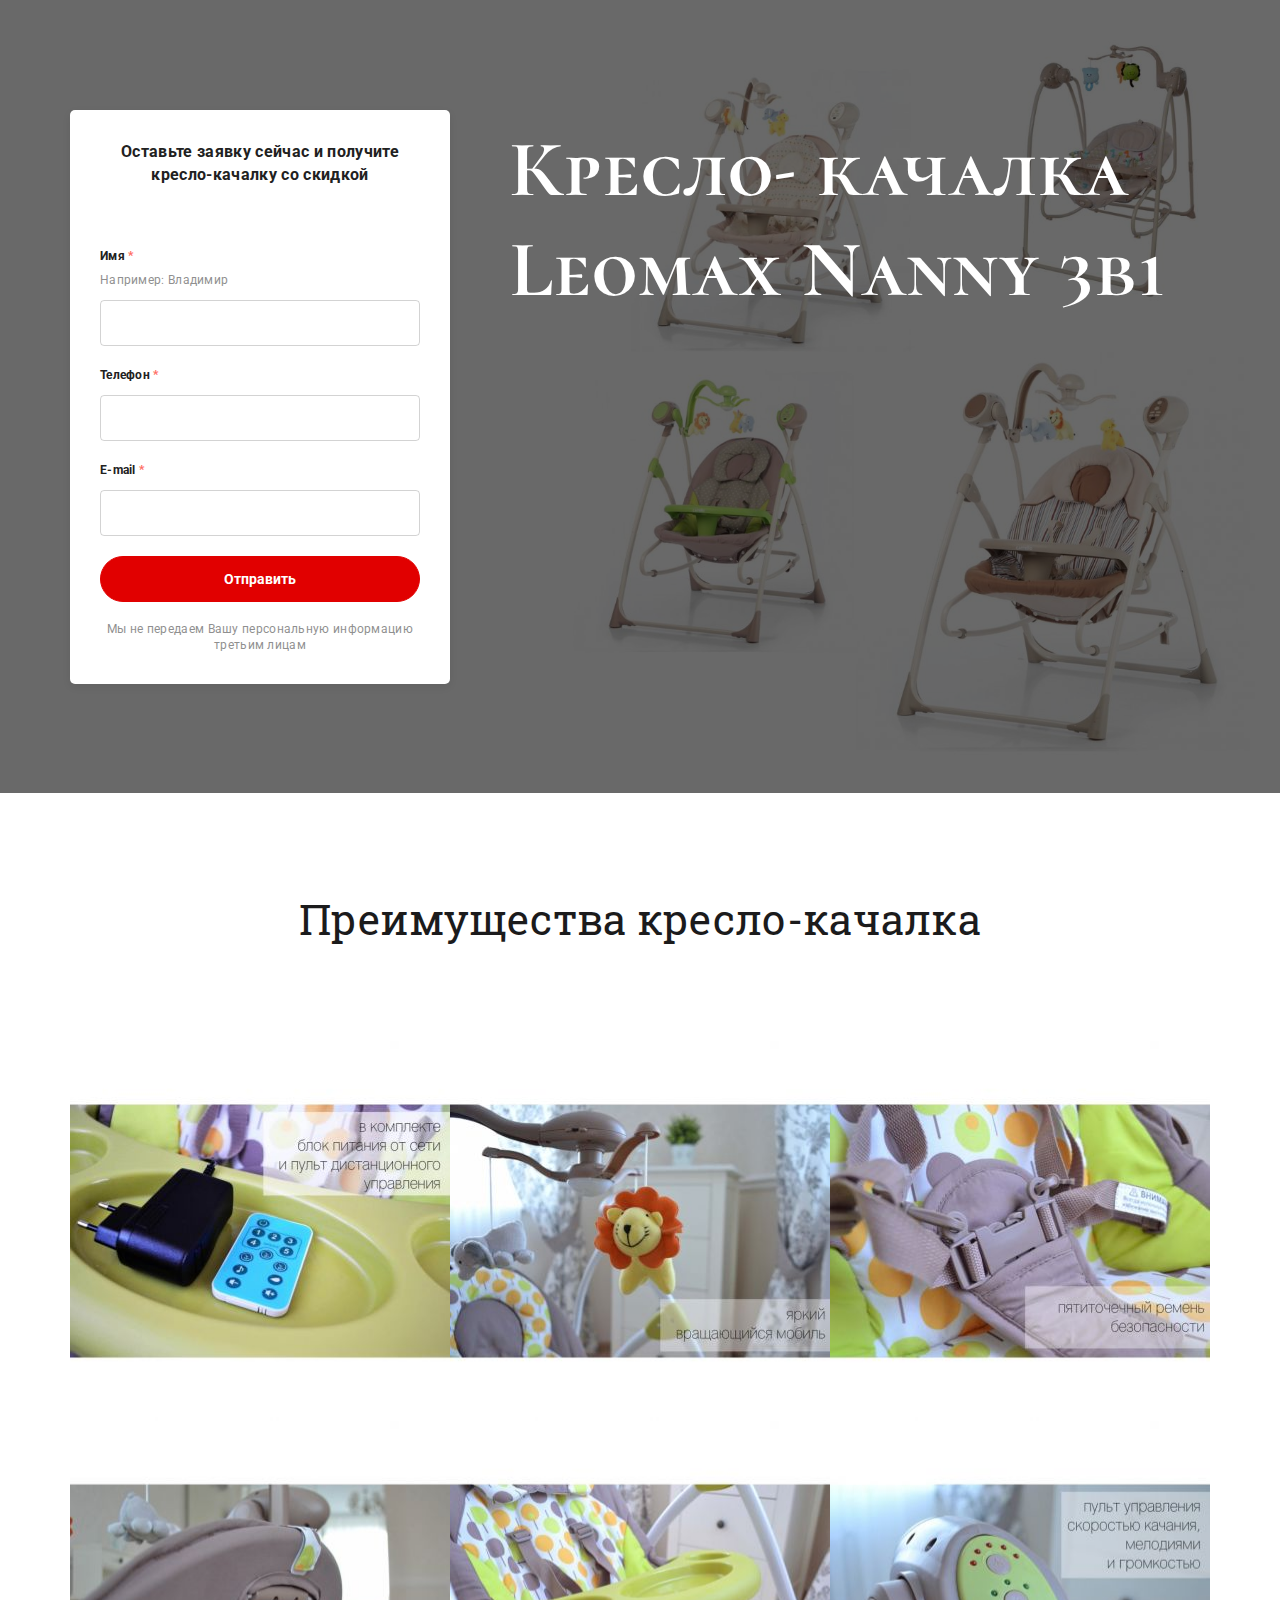
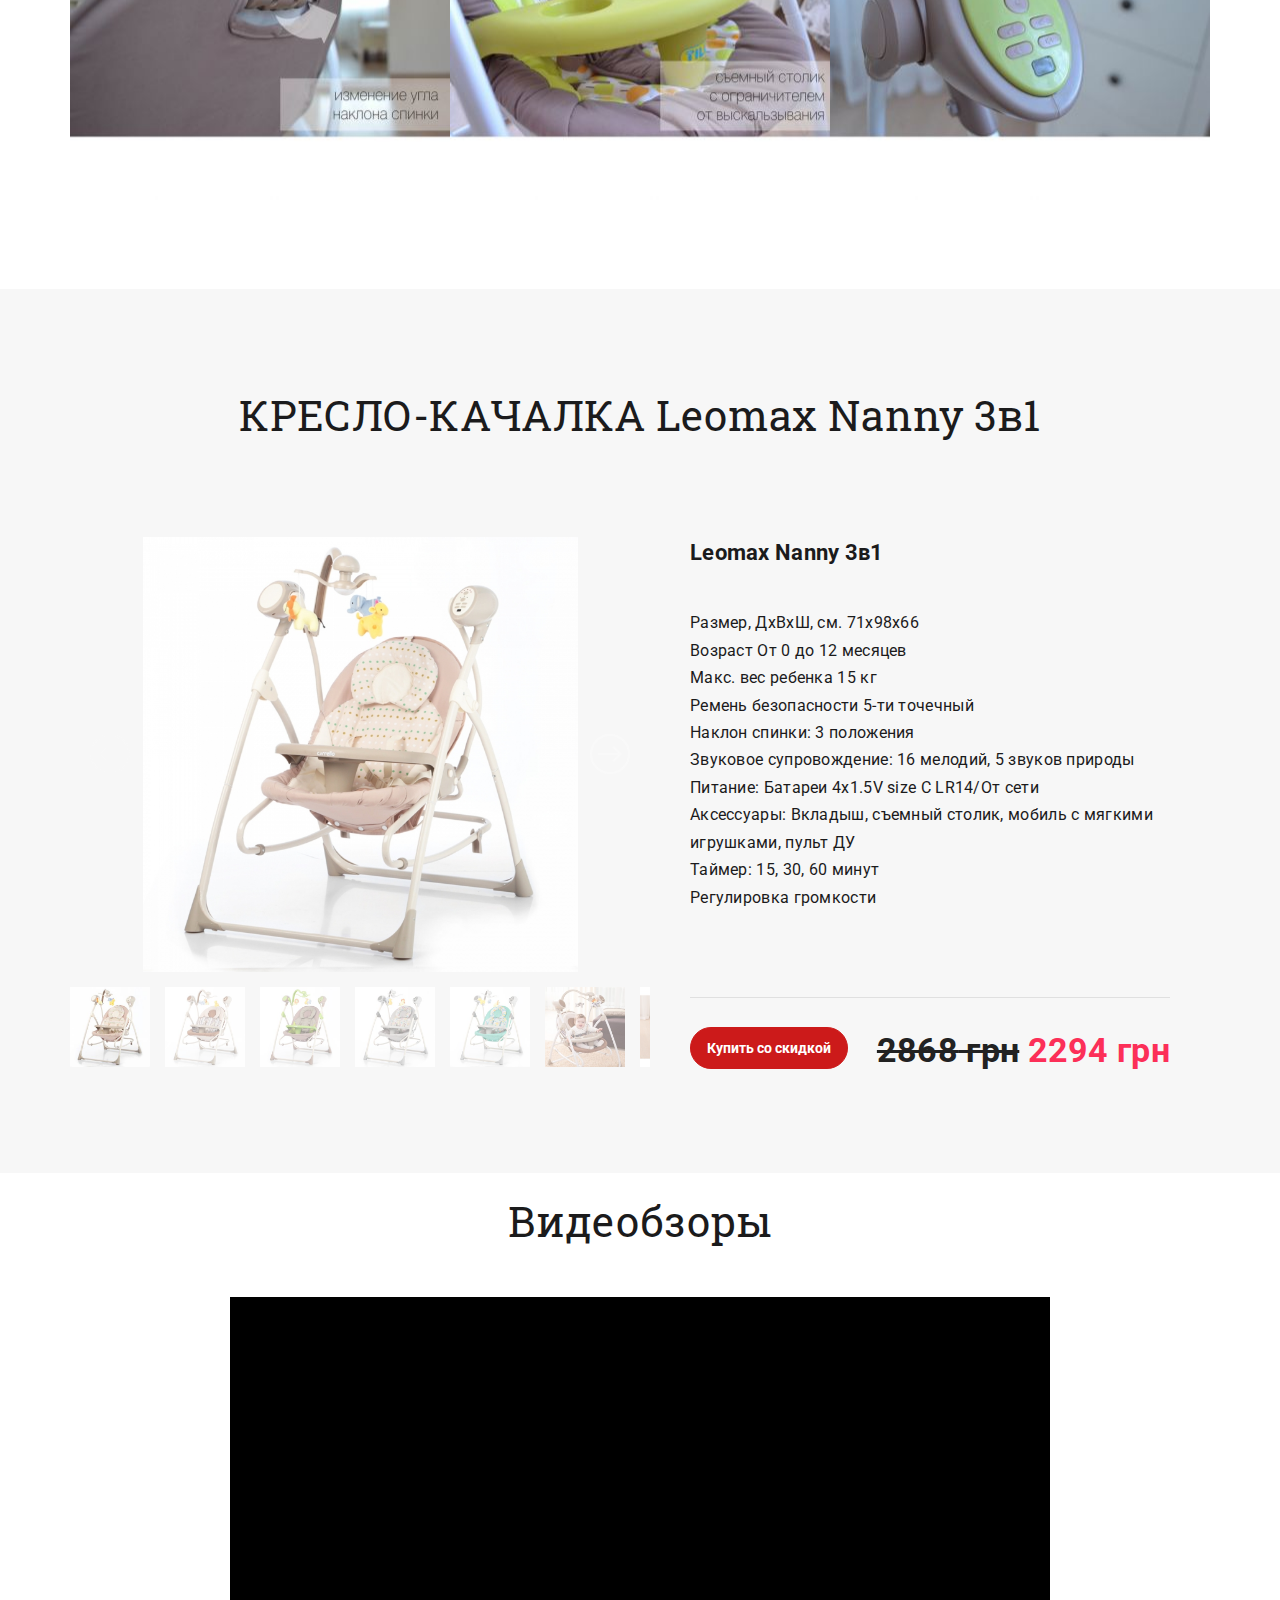
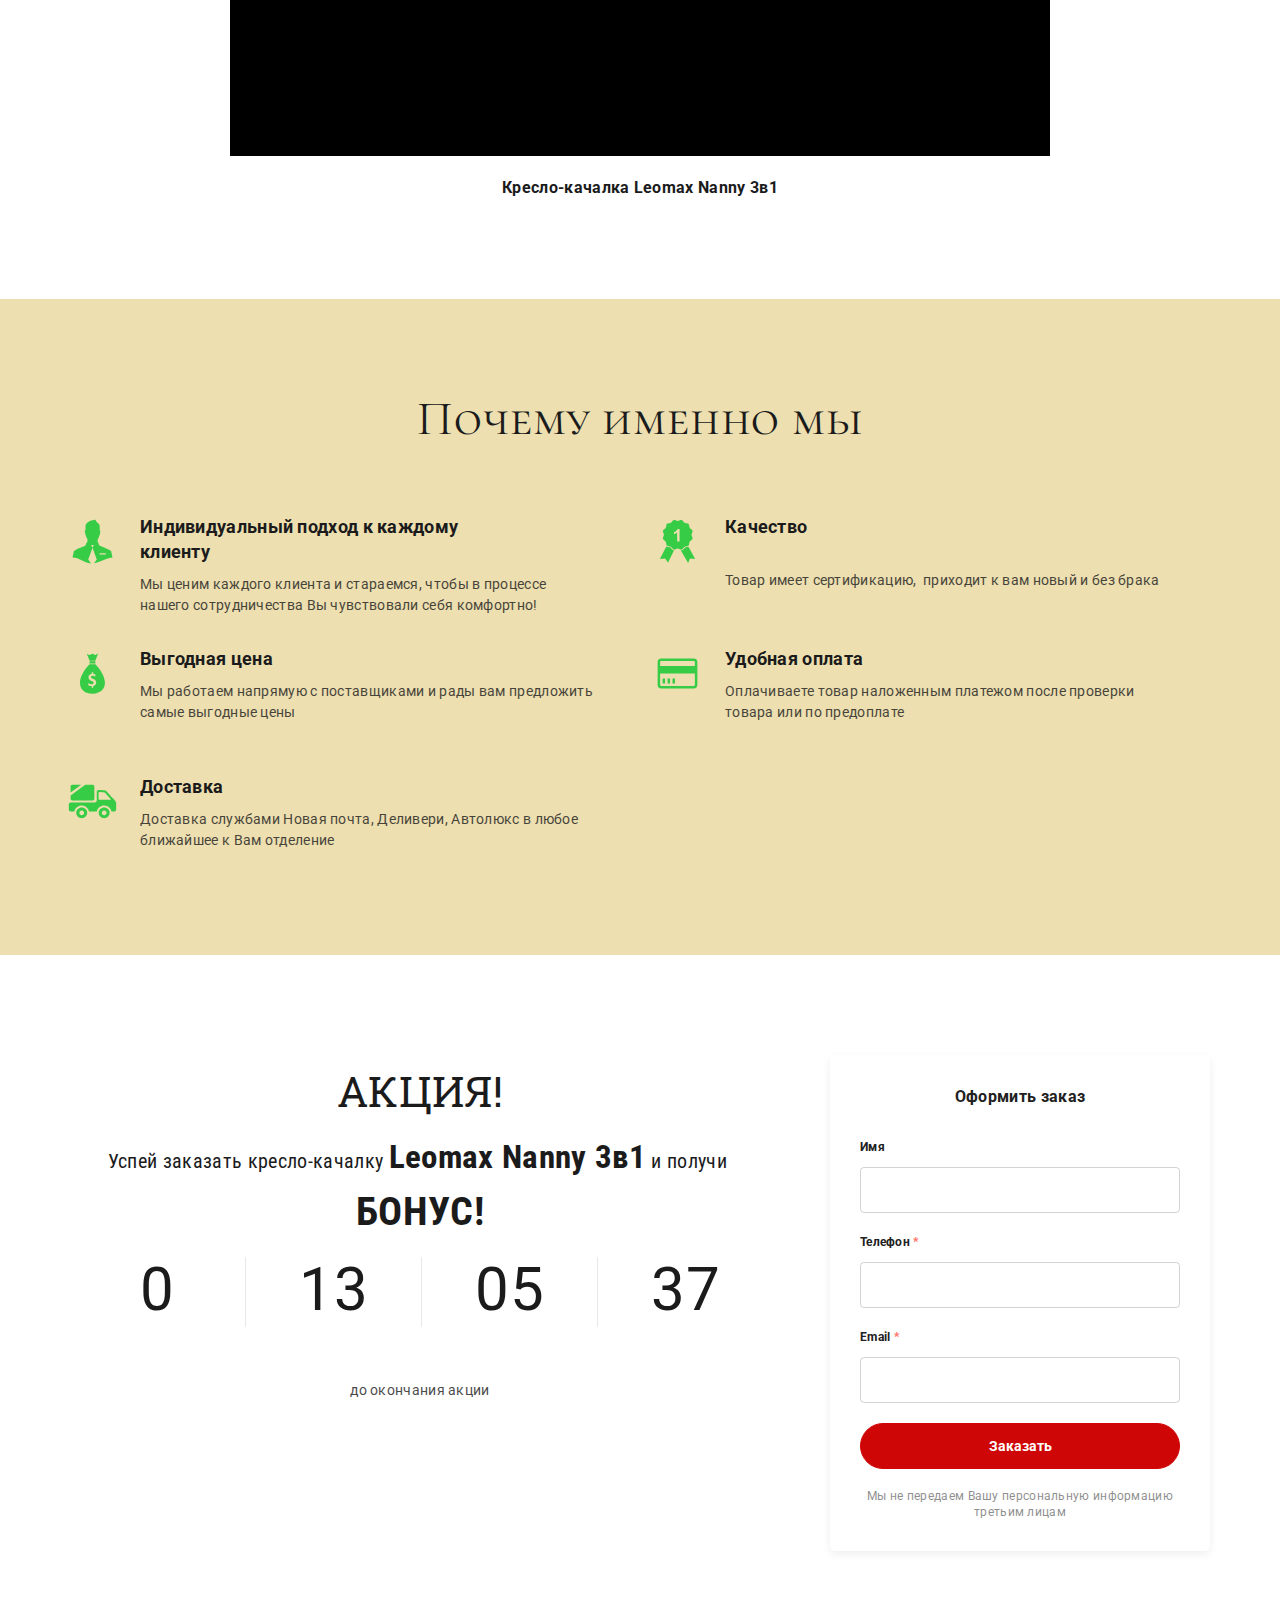
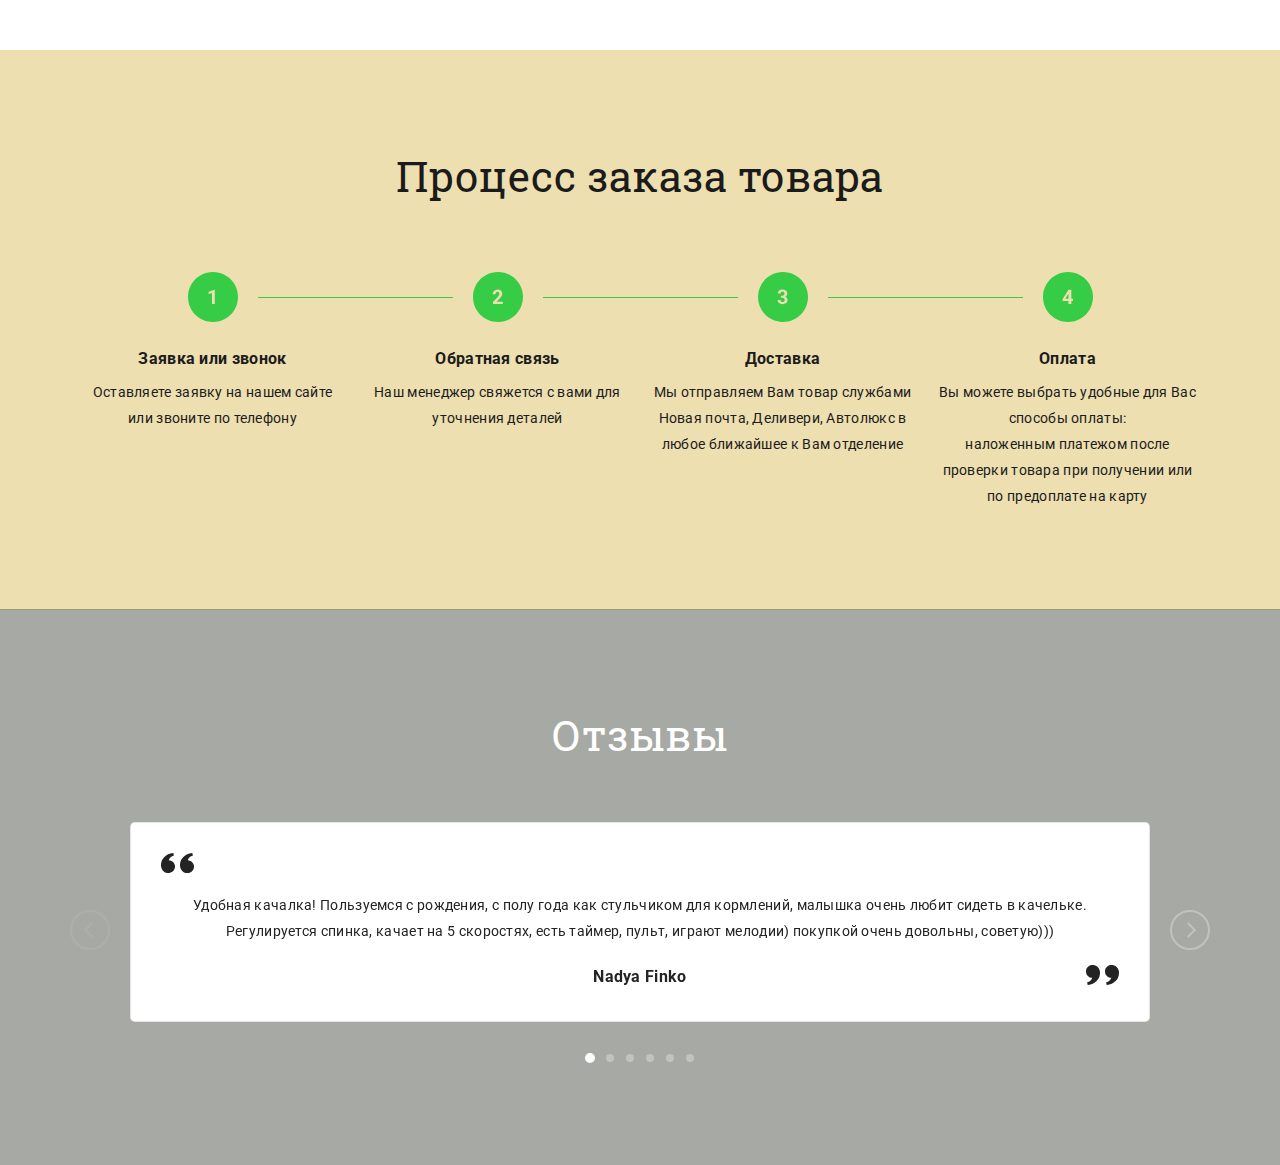
==== commit 87387ef5: "Malech update" ====
--- a/malecha/index.html
+++ b/malecha/index.html
@@ -1,2081 +1,2788 @@
 <!DOCTYPE html>
 <html lang="ru">
+
 <head>
-<meta http-equiv="Content-Type" content="text/html; charset=utf-8">
-<title>Кресло-качалки Leomax Nanny 3в1</title>
-<link rel="icon" href="files/favicon_191796.png?1523482029" type="image/png">
-<meta name="viewport" content="width=device-width">
-<script>(function(){setVP();window.addEventListener("orientationchange", setVP, false);function setVP() {var w = (!window.orientation || window.orientation == 180) ? screen.width : screen.height;var v = (w >= 768 && w <= 1024) ? '1024' : 'device-width';document.head.querySelector("[name=viewport]").setAttribute("content","width=" + v);}}());</script><meta property="og:type" content="website">
-<meta property="og:title" content="Кресло-качалка Leomax Nanny 3в1">
-<meta property="og:description" content="">
-<meta property="og:url" content="https://malecha.co.ua/kachalka/">
-<meta property="og:image" content="https://malecha.co.uaimg/14186777_1200/og.jpg">
-<meta property="og:image:width" content="1200">
-<meta property="og:image:height" content="800">
-<link id="_core.css" href="_s/theme/3/_core.css?1563456438056" rel="stylesheet" type="text/css">
-<link id="_core_components.css" href="_s/theme/3/_core_components.css?1563456438056" rel="stylesheet" type="text/css">
-<link id="_adaptive.css" href="_s/theme/3/_adaptive.css?1563456438056" rel="stylesheet" type="text/css">
-<link id="_components.css" href="_s/theme/3/_components.css?1563456438056" rel="stylesheet" type="text/css">
-<link id="_fixes.css" href="_s/theme/3/_fixes.css?1563456438056" rel="stylesheet" type="text/css">
-<link id="group_191796_3_1563397598.css" href="_app/lp/group_191796_3_1563397598.css" rel="stylesheet" type="text/css">
-<link id="476027_1562691458.css" href="_app/lp/476027_1562691458.css" rel="stylesheet" type="text/css">
-<script src="_s/lib/jquery/jquery-3.2.1+debounce.min.js" type="text/javascript"></script>
+    <meta http-equiv="Content-Type" content="text/html; charset=utf-8">
+    <title>Кресло-качалки Leomax Nanny 3в1</title>
+    <link rel="icon" href="files/favicon_191796.png?1523482029" type="image/png">
+    <meta name="viewport" content="width=device-width">
+    <script>(function(){setVP();window.addEventListener("orientationchange", setVP, false);function setVP() {var w = (!window.orientation || window.orientation == 180) ? screen.width : screen.height;var v = (w >= 768 && w <= 1024) ? '1024' : 'device-width';document.head.querySelector("[name=viewport]").setAttribute("content","width=" + v);}}());</script>
+    <meta property="og:type" content="website">
+    <meta property="og:title" content="Кресло-качалка Leomax Nanny 3в1">
+    <meta property="og:description" content="">
+    <meta property="og:url" content="https://malecha.co.ua/kachalka/">
+    <meta property="og:image" content="https://malecha.co.uaimg/14186777_1200/og.jpg">
+    <meta property="og:image:width" content="1200">
+    <meta property="og:image:height" content="800">
+    <link id="_core.css" href="_s/theme/3/_core.css?1563456438056" rel="stylesheet" type="text/css">
+    <link id="_core_components.css" href="_s/theme/3/_core_components.css?1563456438056" rel="stylesheet" type="text/css">
+    <link id="_adaptive.css" href="_s/theme/3/_adaptive.css?1563456438056" rel="stylesheet" type="text/css">
+    <link id="_components.css" href="_s/theme/3/_components.css?1563456438056" rel="stylesheet" type="text/css">
+    <link id="_fixes.css" href="_s/theme/3/_fixes.css?1563456438056" rel="stylesheet" type="text/css">
+    <link id="group_191796_3_1563397598.css" href="_app/lp/group_191796_3_1563397598.css" rel="stylesheet" type="text/css">
+    <link id="476027_1562691458.css" href="_app/lp/476027_1562691458.css" rel="stylesheet" type="text/css">
+    <script src="_s/lib/jquery/jquery-3.2.1+debounce.min.js" type="text/javascript"></script>
 </head>
+
 <body class="adaptive" id='body-content'>
+    <div class="container-list">
+        <div class="b_block b_683242" data-is="block" data-id="683242" data-b-id="2" data-mod-id="1">
+            <div class="container-fluid">
+                <div class="component-bg bg-image loading " data-type="image" data-parallax="0" data-component="background">
+                    <div class="image-holder">
+                        <div class="image" style="background-color: #F9F8F7;">
+                            <div class="loader-image average" data-src="img/10639637_1920.jpg" style="background-color: #F9F8F7;"></div>
+                        </div>
+                    </div>
+                    <div class="overlay "></div>
+                </div>
+                <div class="container indent">
+                    <div class="content swap" data-position="start">
+                        <div class="text-holder">
+                            <div class="title-1 text-style-title-main">
+                                <p><span style="font-size: 1.66em;"><span style="font-weight: 700;">Кресло- качалка</span></span></p>
+                                <p><span style="font-size: 1.66em;"><span style="font-weight: 700;">Leomax Nanny 3в1</span></span></p>
+                            </div>
+                            <div class="title-2 text-style-subtitle">
+                                <p><br></p>
+                            </div>
+                            <div class="desc">
+                                <p><br></p>
+                            </div>
+                        </div>
+                        <div class="form-holder">
+                            <div class="form">
+                                <div class="form-title text-style-strong">
+                                    <p><span style="font-weight: 700;">Оставьте заявку сейчас и получите кресло-качалку со скидкой</span></p>
+                                </div>
+                                <div class="form-subtitle text-style-tiny">
+                                    <p><br></p>
+                                </div>
+                                <div class="component-form style-1 " data-style="style-1" data-component="form">
+                                    <form action="/mod/lead/send/" method="post" enctype="multipart/form-data" novalidate>
+                                        <div class="form_info"><input type="hidden" name="p_id" value="476027"><input type="hidden" name="id" value="2"><input type="hidden" name="goal" value=""><textarea name="goal_html" style="display:none"></textarea><input type="hidden" name="name" value="Заявка"><input type="hidden" name="action" value="redirect"><input type="hidden" name="action_redirect" value="/thanks_kachalka/"></div>
+                                        <div class="form-fields form_fields" data-count="3">
+                                            <div class="form_field form-field" data-type="name" data-is-required="true"><label class="field_title">Имя<i>*</i></label>
+                                                <div class="field_desc">Например: Владимир</div>
+                                                <div class="form_field_text form-field-text"><input type="text" class="form_field_text_input" name="form[58372]" autocomplete="on" data-check="name" data-required="true" required />
+                                                    <div class="error"></div>
+                                                </div>
+                                                <div class="form_field_hidden"><input type="hidden" name="type[58372]" value="name"><input type="hidden" name="vars[58372]" value="Имя"></div>
+                                            </div>
+                                            <div class="form_field form-field" data-type="phone" data-is-required="true"><label class="field_title">Телефон<i>*</i></label>
+                                                <div class="form_field_text form-field-text"><input type="tel" class="form_field_text_input" name="form[50129]" autocomplete="on" data-check="phone" data-required="true" required />
+                                                    <div class="error"></div>
+                                                </div>
+                                                <div class="form_field_hidden"><input type="hidden" name="type[50129]" value="phone"><input type="hidden" name="vars[50129]" value="Телефон"></div>
+                                            </div>
+                                            <div class="form_field form-field" data-type="email" data-is-required="true"><label class="field_title">E-mail<i>*</i></label>
+                                                <div class="form_field_text form-field-text"><input type="email" class="form_field_text_input" name="form[28299]" autocomplete="on" data-check="email" data-required="true" required />
+                                                    <div class="error"></div>
+                                                </div>
+                                                <div class="form_field_hidden"><input type="hidden" name="type[28299]" value="email"><input type="hidden" name="vars[28299]" value="E-mail"></div>
+                                            </div>
+                                        </div>
+                                        <div class="form_fields_advanced"></div>
+                                        <div class="form_submit"><a class="component-button form_field_submit filled rounded" data-modal-id="683242_done">
+                                                <div class="btn-content">
+                                                    <div class="submitting_status"><i class="icon"><svg viewBox="0 0 26 26">
+                                                                <path class="cls-1" d="M13,0A13,13,0,1,0,26,13,13,13,0,0,0,13,0Zm0,22a9,9,0,1,1,9-9A9,9,0,0,1,13,22Z" />
+                                                                <path class="cls-2" d="M13,0V4a9,9,0,0,1,0,18v4A13,13,0,0,0,13,0Z" /></svg></i></div>
+                                                    <div class="form_submit_text">Отправить</div>
+                                                </div>
+                                            </a></div>
+                                    </form>
+                                </div>
+                                <div class="form-bottom text-style-tiny">Мы не передаем Вашу персональную информацию третьим лицам</div>
+                            </div>
+                        </div>
+                    </div>
+                </div>
+            </div>
+        </div>
+        <div class="b_block b_816486" data-is="block" data-id="816486" data-b-id="6">
+            <div class="container-fluid">
+                <div class="component-bg bg-color " data-type="color" data-parallax="0" data-component="background">
+                    <div class="overlay "></div>
+                </div>
+                <div class="indent">
+                    <div class="container">
+                        <div class="title-1 text-style-title">
+                            <p>Преимущества кресло-качалка</p>
+                        </div>
+                        <div class="title-2 text-style-subtitle">
+                            <p><br></p>
+                        </div>
+                        <div class="item-list columns-3 lg-container">
+                            <div class="item" data-item-id="1">
+                                <div class="component-media " data-type="image">
+                                	<a class="component-image" style="background-image: url('img/10639693_380.jpg'); background-position: 50% 50%;">
+                                        <!-- <div class="loading-img preview-average" style="background-color: #BFC5B1;"></div> -->
+                                        <img class="natural-img" alt="Описание" src="img/10639693_380.jpg">
+                                    </a></div>
+                                <div class="overlay">
+                                    <div class="img-title text-style-strong bold">Название</div>
+                                    <div class="img-desc">Описание</div>
+                                </div>
+                            </div>
+                            <div class="item" data-item-id="2">
+                                <div class="component-media " data-type="image"><a class="component-image " style="background-image: url('img/10639695_380.jpg'); background-position: 50% 50%;">
+                                        <!-- <div class="loading-img preview-average" style="background-color: #BBBDBD;"></div> -->
+                                        <img class="natural-img" alt="Описание" src="img/10639695_380.jpg">
+                                    </a></div>
+                                <div class="overlay">
+                                    <div class="img-title text-style-strong bold">Название</div>
+                                    <div class="img-desc">Описание</div>
+                                </div>
+                            </div>
+                            <div class="item" data-item-id="3">
+                                <div class="component-media " data-type="image"><a class="component-image" style="background-image: url('img/10639705_380.jpg'); background-position: 50% 50%;">
+                                        <!-- <div class="loading-img preview-average" style="background-color: #BFC0B5;"></div> -->
+                                        <img class="natural-img" alt="Описание" src="img/10639705_380.jpg">
+                                    </a></div>
+                                <div class="overlay">
+                                    <div class="img-title text-style-strong bold">Название</div>
+                                    <div class="img-desc">Описание</div>
+                                </div>
+                            </div>
+                            <div class="item" data-item-id="4">
+                                <div class="component-media " data-type="image"><a class="component-image " style="background-image: url('img/10639712_380.jpg'); background-position: 50% 50%;">
+                                        <!-- <div class="loading-img preview-average" style="background-color: #B2B1B2;"></div> -->
+                                        <img class="natural-img" alt="Описание" src="img/10639712_380.jpg">
+                                    </a></div>
+                                <div class="overlay">
+                                    <div class="img-title text-style-strong bold">Название</div>
+                                    <div class="img-desc">Описание</div>
+                                </div>
+                            </div>
+                            <div class="item" data-item-id="5">
+                                <div class="component-media " data-type="image"><a class="component-image loading" style="background-image: url('img/10639714_380.jpg'); background-position: 50% 50%;">
+                                        <!-- <div class="loading-img preview-average" style="background-color: #C4C4B9;"></div> -->
+                                        <img class="natural-img" alt="Описание" src="img/10639714_380.jpg">
+                                    </a></div>
+                                <div class="overlay">
+                                    <div class="img-title text-style-strong bold">Название</div>
+                                    <div class="img-desc">Описание</div>
+                                </div>
+                            </div>
+                            <div class="item" data-item-id="6">
+                                <div class="component-media " data-type="image"><a class="component-image loading" style="background-image: url('img/10639717_380.jpg'); background-position: 50% 50%;">
+                                        <!-- <div class="loading-img preview-average" style="background-color: #BBC2C6;"></div> -->
+                                        <img class="natural-img" alt="Описание" src="img/10639717_380.jpg">
+                                    </a></div>
+                                <div class="overlay">
+                                    <div class="img-title text-style-strong bold">Название</div>
+                                    <div class="img-desc">Описание</div>
+                                </div>
+                            </div>
+                        </div>
+                    </div>
+                </div>
+            </div>
+        </div>
+        <div class="b_block b_869973" data-is="block" data-id="869973" data-b-id="106">
+            <div class="container-fluid"> <a class="_anchor" name="b869973"></a>
+                <div class="component-bg bg-color " data-type="color" data-parallax="0" data-component="background">
+                    <div class="overlay "></div>
+                </div>
+                <div class="indent">
+                    <div class="container">
+                        <div class="title-1 text-style-title">
+                            <p>КРЕСЛО-КАЧАЛКА Leomax Nanny 3в1</p>
+                        </div>
+                        <div class="title-2 text-style-subtitle">
+                            <p><br></p>
+                        </div>
+                        <div class="item-list">
+                            <div class="item" data-item-id="1">
+                                <div class="images-wrap">
+                                    <div class="slider-main" data-count="9">
+                                        <ul class="slider lg-container">
+                                            <li class="slide image" data-thumb="img/10639778_300.jpg" data-item-id="1"><a class="component-image img" data-component="image" href="img/10639778_1920.jpg" target="_blank" data-lg="true" data-effect="zoom" data-img-loaded="1" data-img-scale="cover" data-img-type="image" data-img-name="image.jpg" data-img-id="10639778" data-img-proportion="0" data-img-x="50%" data-img-y="50%" data-action="popup"><img class="real-img" alt="" src="img/10639778_1160.jpg"></a></li>
+                                            <li class="slide image" data-thumb="img/10639410_300.jpg" data-item-id="2"><a class="component-image img" data-component="image" href="img/10639410_1920.jpg" target="_blank" data-lg="true" data-effect="zoom" data-img-loaded="1" data-img-scale="cover" data-img-type="image" data-img-name="image.jpg" data-img-id="10639410" data-img-proportion="0" data-img-x="50%" data-img-y="50%" data-action="popup"><img class="real-img" alt="" src="img/10639410_1160.jpg"></a></li>
+                                            <li class="slide image" data-thumb="img/10639781_300.jpg" data-item-id="3"><a class="component-image img" data-component="image" href="img/10639781_1920.jpg" target="_blank" data-lg="true" data-effect="zoom" data-img-loaded="1" data-img-scale="cover" data-img-type="image" data-img-name="image.jpg" data-img-id="10639781" data-img-proportion="0" data-img-x="50%" data-img-y="50%" data-action="popup"><img class="real-img" alt="" src="img/10639781_1160.jpg"></a></li>
+                                            <li class="slide image" data-thumb="img/10639780_300.jpg" data-item-id="4"><a class="component-image img" data-component="image" href="img/10639780_1920.jpg" target="_blank" data-lg="true" data-effect="zoom" data-img-loaded="1" data-img-scale="cover" data-img-type="image" data-img-name="image.jpg" data-img-id="10639780" data-img-proportion="0" data-img-x="50%" data-img-y="50%" data-action="popup"><img class="real-img" alt="" src="img/10639780_1160.jpg"></a></li>
+                                            <li class="slide image" data-thumb="img/10639779_300.jpg" data-item-id="5"><a class="component-image img" data-component="image" href="img/10639779_1920.jpg" target="_blank" data-lg="true" data-effect="zoom" data-img-loaded="1" data-img-scale="cover" data-img-type="image" data-img-name="image.jpg" data-img-id="10639779" data-img-proportion="0" data-img-x="50%" data-img-y="50%" data-action="popup"><img class="real-img" alt="" src="img/10639779_1160.jpg"></a></li>
+                                            <li class="slide image" data-thumb="img/10639374_300.jpg" data-item-id="6"><a class="component-image img" data-component="image" href="img/10639374_1920.jpg" target="_blank" data-lg="true" data-effect="zoom" data-img-loaded="1" data-img-scale="cover" data-img-type="image" data-img-name="image.jpg" data-img-id="10639374" data-img-proportion="0" data-img-x="50%" data-img-y="50%" data-action="popup"><img class="real-img" alt="" src="img/10639374_1160.jpg"></a></li>
+                                            <li class="slide image" data-thumb="img/10639787_300.jpg" data-item-id="7"><a class="component-image img" data-component="image" href="img/10639787_1920.jpg" target="_blank" data-lg="true" data-effect="zoom" data-img-loaded="1" data-img-scale="cover" data-img-type="image" data-img-name="image.jpg" data-img-id="10639787" data-img-proportion="0" data-img-x="50%" data-img-y="50%" data-action="popup"><img class="real-img" alt="" src="img/10639787_1160.jpg"></a></li>
+                                            <li class="slide image" data-thumb="img/10639782_300.jpg" data-item-id="8"><a class="component-image img" data-component="image" href="img/10639782_1920.jpg" target="_blank" data-lg="true" data-effect="zoom" data-img-loaded="1" data-img-scale="cover" data-img-type="image" data-img-name="image.jpg" data-img-id="10639782" data-img-proportion="0" data-img-x="50%" data-img-y="50%" data-action="popup"><img class="real-img" alt="" src="img/10639782_1160.jpg"></a></li>
+                                            <li class="slide image" data-thumb="img/10529012_300.jpg" data-item-id="9"><a class="component-image img" data-component="image" href="img/10529012_1920.jpg" target="_blank" data-lg="true" data-effect="zoom" data-img-loaded="1" data-img-scale="cover" data-img-type="image" data-img-name="image.jpg" data-img-id="10529012" data-img-proportion="0" data-img-x="50%" data-img-y="50%" data-action="popup"><img class="real-img" alt="" src="img/10529012_1160.jpg"></a></li>
+                                        </ul>
+                                        <div class="slider-button round slider-prev"><span><svg width="24" height="100%" viewBox="0 0 24 16" xmlns="http://www.w3.org/2000/svg" id="icon">
+                                                    <path d="M8 16l1.4-1.4L3.8 9H24V7H3.8l5.6-5.6L8 0 0 8z" fill="currentColor" fill-rule="evenodd" /></svg></span></div>
+                                        <div class="slider-button round slider-next"><span><svg width="24" height="100%" viewBox="0 0 24 16" xmlns="http://www.w3.org/2000/svg" id="icon">
+                                                    <path d="M16 16l-1.4-1.4L20.2 9H0V7h20.2l-5.6-5.6L16 0l8 8z" fill="currentColor" fill-rule="evenodd" /></svg></span></div>
+                                    </div>
+                                    <div class="slider-preview">
+                                        <ul class="slider">
+                                            <div class="slide image" data-item-id="1"><a class="component-image" data-component="image" data-img-loaded="1" data-img-scale="cover" data-img-type="image" data-img-name="image.jpg" data-img-id="10639778" data-img-proportion="0" data-img-x="50%" data-img-y="50%" data-action="none"><img class="real-img" alt="" src="img/10639778_300.jpg"></a></div>
+                                            <div class="slide image" data-item-id="2"><a class="component-image" data-component="image" data-img-loaded="1" data-img-scale="cover" data-img-type="image" data-img-name="image.jpg" data-img-id="10639410" data-img-proportion="0" data-img-x="50%" data-img-y="50%" data-action="none"><img class="real-img" alt="" src="img/10639410_300.jpg"></a></div>
+                                            <div class="slide image" data-item-id="3"><a class="component-image" data-component="image" data-img-loaded="1" data-img-scale="cover" data-img-type="image" data-img-name="image.jpg" data-img-id="10639781" data-img-proportion="0" data-img-x="50%" data-img-y="50%" data-action="none"><img class="real-img" alt="" src="img/10639781_300.jpg"></a></div>
+                                            <div class="slide image" data-item-id="4"><a class="component-image" data-component="image" data-img-loaded="1" data-img-scale="cover" data-img-type="image" data-img-name="image.jpg" data-img-id="10639780" data-img-proportion="0" data-img-x="50%" data-img-y="50%" data-action="none"><img class="real-img" alt="" src="img/10639780_300.jpg"></a></div>
+                                            <div class="slide image" data-item-id="5"><a class="component-image" data-component="image" data-img-loaded="1" data-img-scale="cover" data-img-type="image" data-img-name="image.jpg" data-img-id="10639779" data-img-proportion="0" data-img-x="50%" data-img-y="50%" data-action="none"><img class="real-img" alt="" src="img/10639779_300.jpg"></a></div>
+                                            <div class="slide image" data-item-id="6"><a class="component-image" data-component="image" data-img-loaded="1" data-img-scale="cover" data-img-type="image" data-img-name="image.jpg" data-img-id="10639374" data-img-proportion="0" data-img-x="50%" data-img-y="50%" data-action="none"><img class="real-img" alt="" src="img/10639374_300.jpg"></a></div>
+                                            <div class="slide image" data-item-id="7"><a class="component-image" data-component="image" data-img-loaded="1" data-img-scale="cover" data-img-type="image" data-img-name="image.jpg" data-img-id="10639787" data-img-proportion="0" data-img-x="50%" data-img-y="50%" data-action="none"><img class="real-img" alt="" src="img/10639787_300.jpg"></a></div>
+                                            <div class="slide image" data-item-id="8"><a class="component-image" data-component="image" data-img-loaded="1" data-img-scale="cover" data-img-type="image" data-img-name="image.jpg" data-img-id="10639782" data-img-proportion="0" data-img-x="50%" data-img-y="50%" data-action="none"><img class="real-img" alt="" src="img/10639782_300.jpg"></a></div>
+                                            <div class="slide image" data-item-id="9"><a class="component-image" data-component="image" data-img-loaded="1" data-img-scale="cover" data-img-type="image" data-img-name="image.jpg" data-img-id="10529012" data-img-proportion="0" data-img-x="50%" data-img-y="50%" data-action="none"><img class="real-img" alt="" src="img/10529012_300.jpg"></a></div>
+                                        </ul>
+                                    </div>
+                                </div>
+                                <div class="text-wrap">
+                                    <div class="name text-style-product-name">
+                                        <p> Leomax Nanny 3в1</p>
+                                        <p>&nbsp;</p>
+                                    </div>
+                                    <div class="desc text-style-product-desc">
+                                        <p>
+                                            <tbody>
+                                                <tr>
+                                                    <td data-del-cell="true">Размер, ДхВхШ, см. 71x98x66<br>Возраст От 0 до 12 месяцев<br>Макс. вес ребенка 15 кг<br>Ремень безопасности 5-ти точечный<br>Наклон спинки: 3 положения<br>Звуковое супровождение: 16 мелодий, 5 звуков природы<br>Питание: Батареи 4х1.5V size C LR14/От сети<br>Аксессуары: Вкладыш, съемный столик, мобиль с мягкими игрушками, пульт ДУ<br>Таймер: 15, 30, 60 минут<br>Регулировка громкости</td>
+                                                    <td data-del-cell="true"><br></td>
+                                                </tr>
+                                                <tr>
+                                                    <td data-del-cell="true"></td>
+                                                    <td></td>
+                                                </tr>
+                                            </tbody>
+                                        </p>
+                                    </div>
+                                    <div class="text">
+                                        <p><br></p>
+                                    </div>
+                                    <div class="price-holder">
+                                        <div class="btn-wrap"><a class="component-button btn form_btn filled rounded" data-component="button" data-action="modal" data-modal-id="form53841" data-product="[]">
+                                                <div class="btn-content"><span>Купить со скидкой</span></div>
+                                            </a></div>
+                                        <div class="price text-style-price big">
+                                            <p><span style="font-size: 1.7em;"><span style="font-weight: 700;"><span style="color: rgb(34, 34, 34);"><s>2868</s></span></span></span><span style="font-size: 1.7em;"><span style="font-weight: 700;"><span style="color: rgb(34, 34, 34);"><s> грн</s></span><span style="color: rgb(252, 47, 88);">&nbsp;2294 грн</span></span></span></p>
+                                        </div>
+                                    </div>
+                                </div>
+                            </div>
+                        </div>
+                    </div>
+                </div>
+            </div>
+        </div>
+        <div class="b_block b_156134" data-is="block" data-id="156134" data-b-id="34">
+            <div class="container-fluid" data-contrast="dark">
+                <div class="component-bg bg-color " data-type="color" data-parallax="0" data-component="background">
+                    <div class="overlay "></div>
+                </div>
+                <div class="indent">
+                    <div class="container">
+                        <div class="title-1 text-style-title">
+                            <p>Видеобзоры</p>
+                        </div>
+                        <div class="item-list grid grid-1 lg-container">
+                            <div class="item grid-item" data-item-id="1">
+                                <div class="video-wrap">
+                                    <div class="component-media " data-type="video">
+                                        <div class="component-video" data-type="youtube" data-component="video">
+                                            <div class="video-wrapper"><iframe data-src="//www.youtube.com/embed/av6ock6Q2iM?vq=hd1080&rel=0&controls=1&modestbranding=1&showinfo=0&autohide=1&color=white&enablejsapi=1" frameborder="0" allowfullscreen></iframe></div>
+                                        </div>
+                                    </div>
+                                </div>
+                                <div class="info">
+                                    <div class="name text-style-strong bold">
+                                        <p>Кресло-качалка Leomax Nanny 3в1</p>
+                                    </div>
+                                </div>
+                            </div>
+                        </div>
+                    </div>
+                </div>
+            </div>
+        </div>
+        <div class="b_block b_740301" data-is="block" data-id="740301" data-b-id="30" data-mod-id="2">
+            <div class="container-fluid" data-contrast="dark">
+                <div class="component-bg bg-color " data-type="color" data-parallax="0" data-component="background">
+                    <div class="overlay "></div>
+                </div>
+                <div class="container indent">
+                    <div class="title-holder">
+                        <div class="title-1 text-style-title-main">
+                            <p><span style="font-weight: 400;">Почему именно мы</span></p>
+                        </div>
+                        <div class="title-2 text-style-subtitle"></div>
+                    </div>
+                    <div class="content">
+                        <div class="text-holder no-form">
+                            <div class="icons">
+                                <div class="icon block-icon-text inline" data-item-id="1">
+                                    <div class="ico-wrap" style="color: #37CC46">
+                                        <div class="component-ico" style="color: #37CC46" data-component="ico">
+                                            <div class="ico ico-svg"><svg viewBox="0 0 50 50">
+                                                    <use xmlns:xlink="http://www.w3.org/1999/xlink" xlink:href="_s/images/svg/solid/60.svg#icon"></use>
+                                                </svg></div>
+                                        </div>
+                                    </div>
+                                    <div class="text-wrap">
+                                        <div class="ico-title">
+                                            <p></p>
+                                            <p>Индивидуальный подход к каждому клиенту</p>
+                                            <p></p>
+                                        </div>
+                                        <div class="ico-text">
+                                            <p></p>
+                                            <p>Мы ценим каждого клиента и стараемся, чтобы в процессе нашего сотрудничества Вы чувствовали себя комфортно!</p>
+                                            <p></p>
+                                        </div>
+                                    </div>
+                                </div>
+                                <div class="icon block-icon-text inline" data-item-id="2">
+                                    <div class="ico-wrap" style="color: #37CC46">
+                                        <div class="component-ico" style="color: #37CC46" data-component="ico">
+                                            <div class="ico ico-svg"><svg viewBox="0 0 50 50">
+                                                    <use xmlns:xlink="http://www.w3.org/1999/xlink" xlink:href="_s/images/svg/solid/331.svg#icon"></use>
+                                                </svg></div>
+                                        </div>
+                                    </div>
+                                    <div class="text-wrap">
+                                        <div class="ico-title">
+                                            <p></p>
+                                            <p>Качество</p>
+                                            <p></p>
+                                        </div>
+                                        <div class="ico-text">
+                                            <p><br></p>
+                                            <p>Товар имеет сертификацию,&nbsp; приходит к вам новый и без брака</p>
+                                            <p><br></p>
+                                        </div>
+                                    </div>
+                                </div>
+                                <div class="icon block-icon-text inline" data-item-id="3">
+                                    <div class="ico-wrap" style="color: #37CC46">
+                                        <div class="component-ico" style="color: #37CC46" data-component="ico">
+                                            <div class="ico ico-svg"><svg viewBox="0 0 50 50">
+                                                    <use xmlns:xlink="http://www.w3.org/1999/xlink" xlink:href="_s/images/svg/solid/332.svg#icon"></use>
+                                                </svg></div>
+                                        </div>
+                                    </div>
+                                    <div class="text-wrap">
+                                        <div class="ico-title">
+                                            <p></p>
+                                            <p>Выгодная цена</p>
+                                            <p></p>
+                                        </div>
+                                        <div class="ico-text">
+                                            <p></p>
+                                            <p>Мы работаем напрямую с поставщиками и рады вам предложить самые выгодные цены</p>
+                                            <p></p>
+                                        </div>
+                                    </div>
+                                </div>
+                                <div class="icon block-icon-text inline" data-item-id="4">
+                                    <div class="ico-wrap" style="color: #37CC46">
+                                        <div class="component-ico" style="color: #37CC46" data-component="ico">
+                                            <div class="ico ico-svg"><svg viewBox="0 0 50 50">
+                                                    <use xmlns:xlink="http://www.w3.org/1999/xlink" xlink:href="_s/images/svg/solid/318.svg#icon"></use>
+                                                </svg></div>
+                                        </div>
+                                    </div>
+                                    <div class="text-wrap">
+                                        <div class="ico-title">
+                                            <p></p>
+                                            <p>Удобная оплата</p>
+                                            <p></p>
+                                        </div>
+                                        <div class="ico-text">
+                                            <p>Оплачиваете товар наложенным платежом после проверки товара или по предоплате</p>
+                                            <p><br></p>
+                                        </div>
+                                    </div>
+                                </div>
+                                <div class="icon block-icon-text inline" data-item-id="5">
+                                    <div class="ico-wrap" style="color: #37CC46">
+                                        <div class="component-ico" style="color: #37CC46" data-component="ico">
+                                            <div class="ico ico-svg"><svg viewBox="0 0 50 50">
+                                                    <use xmlns:xlink="http://www.w3.org/1999/xlink" xlink:href="_s/images/svg/solid/104.svg#icon"></use>
+                                                </svg></div>
+                                        </div>
+                                    </div>
+                                    <div class="text-wrap">
+                                        <div class="ico-title">
+                                            <p>Доставка&nbsp;</p>
+                                        </div>
+                                        <div class="ico-text">
+                                            <p>Доставка службами Новая почта, Деливери, Автолюкс в любое ближайшее к Вам отделение</p>
+                                        </div>
+                                    </div>
+                                </div>
+                            </div>
+                        </div>
+                    </div>
+                </div>
+            </div>
+        </div>
+        <div class="b_block b_663063" data-is="block" data-id="663063" data-b-id="43">
+            <div class="container-fluid">
+                <div class="component-bg bg-color " data-type="color" data-parallax="0" data-component="background">
+                    <div class="overlay "></div>
+                </div>
+                <div class="indent">
+                    <div class="container">
+                        <div class="timer-holder">
+                            <div class="title-1 text-style-title">
+                                <p>АКЦИЯ!</p>
+                            </div>
+                            <h2 class="title-2 text-style-subtitle">
+                                <p>Успей заказать кресло-качалку <span style="font-size: 1.65em; font-weight: 700;">Leomax Nanny 3в1</span> и получи&nbsp;</p>
+                                <p><span style="font-size: 2em; font-weight: 700;">БОНУС</span><span style="font-weight: 700;"><span style="font-size: 2em;">!</span></span></p>
+                            </h2>
+                            <div class="component-timer" data-component="timer">
+                                <div class="wrap timer" data-time="{&quot;type&quot;:&quot;daily&quot;,&quot;d&quot;:1,&quot;my&quot;:3.2019,&quot;dw&quot;:5,&quot;h&quot;:2,&quot;m&quot;:0,&quot;on_expired&quot;:&quot;block&quot;}">
+                                    <div class="number d">
+                                        <div class="title"><i data-value=""></i><i data-value=""></i><i data-value=""></i></div><span data-lang="timer.dd"></span>
+                                    </div>
+                                    <div class="line dh"></div>
+                                    <div class="number h">
+                                        <div class="title"><i data-value=""></i><i data-value=""></i></div><span data-lang="timer.hh"></span>
+                                    </div>
+                                    <div class="line hm"></div>
+                                    <div class="number m">
+                                        <div class="title"><i data-value=""></i><i data-value=""></i></div><span data-lang="timer.mm"></span>
+                                    </div>
+                                    <div class="line ms"></div>
+                                    <div class="number s">
+                                        <div class="title"><i data-value=""></i><i data-value=""></i></div><span data-lang="timer.ss"></span>
+                                    </div>
+                                </div>
+                            </div>
+                            <div class="timer-desc">
+                                <p>до окончания акции</p>
+                            </div>
+                        </div>
+                        <div class="form-holder">
+                            <div class="form">
+                                <div class="form-title text-style-strong bold">
+                                    <p>Оформить заказ</p>
+                                </div>
+                                <div class="component-form style-1 " data-style="style-1" data-component="form">
+                                    <form action="/mod/lead/send/" method="post" enctype="multipart/form-data" novalidate>
+                                        <div class="form_info"><input type="hidden" name="p_id" value="476027"><input type="hidden" name="id" value="43"><input type="hidden" name="goal" value=""><textarea name="goal_html" style="display:none"></textarea><input type="hidden" name="name" value="Заявка"><input type="hidden" name="action" value="redirect"><input type="hidden" name="action_redirect" value="/thanks_kachalka/"></div>
+                                        <div class="form-fields form_fields" data-count="3">
+                                            <div class="form_field form-field" data-type="name" data-is-required="false"><label class="field_title">Имя</label>
+                                                <div class="form_field_text form-field-text"><input type="text" class="form_field_text_input" name="form[295986]" autocomplete="on" data-check="name" required />
+                                                    <div class="error"></div>
+                                                </div>
+                                                <div class="form_field_hidden"><input type="hidden" name="type[295986]" value="name"><input type="hidden" name="vars[295986]" value="Имя"></div>
+                                            </div>
+                                            <div class="form_field form-field" data-type="phone" data-is-required="true"><label class="field_title">Телефон<i>*</i></label>
+                                                <div class="form_field_text form-field-text"><input type="tel" class="form_field_text_input" name="form[10002]" autocomplete="on" data-check="phone" data-required="true" required />
+                                                    <div class="error"></div>
+                                                </div>
+                                                <div class="form_field_hidden"><input type="hidden" name="type[10002]" value="phone"><input type="hidden" name="vars[10002]" value="Телефон"></div>
+                                            </div>
+                                            <div class="form_field form-field" data-type="email" data-is-required="true"><label class="field_title">Email<i>*</i></label>
+                                                <div class="form_field_text form-field-text"><input type="email" class="form_field_text_input" name="form[561277]" autocomplete="on" data-check="email" data-required="true" required />
+                                                    <div class="error"></div>
+                                                </div>
+                                                <div class="form_field_hidden"><input type="hidden" name="type[561277]" value="email"><input type="hidden" name="vars[561277]" value="Email"></div>
+                                            </div>
+                                        </div>
+                                        <div class="form_fields_advanced"></div>
+                                        <div class="form_submit"><a class="component-button form_field_submit filled rounded" data-modal-id="other25989">
+                                                <div class="btn-content">
+                                                    <div class="submitting_status"><i class="icon"><svg viewBox="0 0 26 26">
+                                                                <path class="cls-1" d="M13,0A13,13,0,1,0,26,13,13,13,0,0,0,13,0Zm0,22a9,9,0,1,1,9-9A9,9,0,0,1,13,22Z" />
+                                                                <path class="cls-2" d="M13,0V4a9,9,0,0,1,0,18v4A13,13,0,0,0,13,0Z" /></svg></i></div>
+                                                    <div class="form_submit_text">Заказать </div>
+                                                </div>
+                                            </a></div>
+                                    </form>
+                                </div>
+                                <div class="form-bottom text-style-tiny">Мы не передаем Вашу персональную информацию третьим лицам</div>
+                            </div>
+                        </div>
+                    </div>
+                </div>
+            </div>
+        </div>
+        <div class="b_block b_387372" data-is="block" data-id="387372" data-b-id="18">
+            <div class="container-fluid" data-contrast="dark"> <a class="_anchor" name="b387372"></a>
+                <div class="component-bg bg-color " data-type="color" data-parallax="0" data-component="background">
+                    <div class="overlay "></div>
+                </div>
+                <div class="indent">
+                    <div class="container">
+                        <div class="title-1 text-style-title">
+                            <p>Процесс заказа товара</p>
+                        </div>
+                        <div class="item-list">
+                            <div class="item" data-item-id="1">
+                                <div class="line"></div>
+                                <div class="ico-wrap" style="color: #37cc46">
+                                    <div class="component-ico" data-component="ico">
+                                        <div class="ico ico-svg"><svg viewBox="0 0 50 50">
+                                                <use xmlns:xlink="http://www.w3.org/1999/xlink" xlink:href="_s/images/svg/custom/1.svg#icon"></use>
+                                            </svg></div>
+                                    </div>
+                                </div>
+                                <div class="name text-style-strong bold">Заявка или звонок</div>
+                                <div class="desc">
+                                    <p>Оставляете заявку на нашем сайте или звоните по телефону</p>
+                                </div>
+                            </div>
+                            <div class="item" data-item-id="2">
+                                <div class="line"></div>
+                                <div class="ico-wrap" style="color: #37cc46">
+                                    <div class="component-ico" data-component="ico">
+                                        <div class="ico ico-svg"><svg viewBox="0 0 50 50">
+                                                <use xmlns:xlink="http://www.w3.org/1999/xlink" xlink:href="_s/images/svg/custom/2.svg#icon"></use>
+                                            </svg></div>
+                                    </div>
+                                </div>
+                                <div class="name text-style-strong bold">
+                                    <p>Обратная связь</p>
+                                </div>
+                                <div class="desc">
+                                    <p>Наш менеджер свяжется с вами для уточнения деталей</p>
+                                </div>
+                            </div>
+                            <div class="item" data-item-id="3">
+                                <div class="line"></div>
+                                <div class="ico-wrap" style="color: #37cc46">
+                                    <div class="component-ico" data-component="ico">
+                                        <div class="ico ico-svg"><svg viewBox="0 0 50 50">
+                                                <use xmlns:xlink="http://www.w3.org/1999/xlink" xlink:href="_s/images/svg/custom/3.svg#icon"></use>
+                                            </svg></div>
+                                    </div>
+                                </div>
+                                <div class="name text-style-strong bold">
+                                    <p>Доставка</p>
+                                </div>
+                                <div class="desc">
+                                    <p>Мы отправляем Вам товар службами Новая почта, Деливери, Автолюкс в любое ближайшее к Вам отделение</p>
+                                </div>
+                            </div>
+                            <div class="item" data-item-id="4">
+                                <div class="ico-wrap" style="color: #37cc46">
+                                    <div class="component-ico" data-component="ico">
+                                        <div class="ico ico-svg"><svg viewBox="0 0 50 50">
+                                                <use xmlns:xlink="http://www.w3.org/1999/xlink" xlink:href="_s/images/svg/numbers/4.svg#icon"></use>
+                                            </svg></div>
+                                    </div>
+                                </div>
+                                <div class="name text-style-strong bold">
+                                    <p>Оплата</p>
+                                </div>
+                                <div class="desc">
+                                    <p></p>
+                                    <p>Вы можете выбрать удобные для Вас способы оплаты:</p> наложенным платежом после проверки товара при получении или по предоплате на карту<p></p>
+                                </div>
+                            </div>
+                        </div>
+                    </div>
+                </div>
+            </div>
+        </div>
+        <div class="b_block b_176783" data-is="block" data-id="176783" data-b-id="78">
+            <div class="container-fluid" data-contrast="light"> <a class="_anchor" name="b176783"></a>
+                <div class="component-bg bg-image " data-type="image" data-parallax="0" data-component="background">
+                    <div class="image-holder">
+                        <div class="image"></div>
+                    </div>
+                    <div class="overlay "></div>
+                </div>
+                <div class="indent">
+                    <div class="container">
+                        <div class="title-1 text-style-title">
+                            <p>Отзывы</p>
+                        </div>
+                        <div class="item-list">
+                            <div class="slider-main" data-slider="true" data-count="6">
+                                <div class="slider-wrapper">
+                                    <ul class="slider">
+                                        <li class="slide item" data-item-id="1">
+                                            <div class="image">
+                                                <div class="component-media " data-type="image">
+                                                	<a class="component-image" style="background-image: url('img/8435421_60.jpg'); background-position: 50% 50%;">
+                                                		<img class="natural-img" alt="" src="img/8435421_60.jpg"></a></div>
+                                            </div>
+                                            <div class="text-holder"><svg class="quote start" viewBox="0 0 33 20">
+                                                    <path d="M32.925 12.573c-.468-3.09-3.136-5.29-6.165-5.432.757-2.768 2.596-3.87 4.83-4.508.218-.07.182-.284.182-.284l-.36-2.2s-.037-.18-.326-.143c-7.715.852-12.943 6.64-11.97 13.67.902 4.863 4.76 6.745 8.33 6.248 3.568-.568 6.02-3.835 5.48-7.35zM7.748 7.14c.722-2.768 2.633-3.87 4.833-4.508.218-.07.182-.284.182-.284l-.325-2.2s-.036-.18-.325-.143C4.358.857-.8 6.645.102 13.675c.938 4.863 4.833 6.745 8.368 6.248 3.57-.568 6.023-3.835 5.446-7.35-.47-3.124-3.102-5.325-6.168-5.432z" /></svg>
+                                                <div class="text">
+                                                    <p>Удобная качалка! Пользуемся с рождения, с полу года как стульчиком для кормлений, малышка очень любит сидеть в качельке. Регулируется спинка, качает на 5 скоростях, есть таймер, пульт, играют мелодии) покупкой очень довольны, советую)))</p>
+                                                </div><svg class="quote end" viewBox="0 0 33 20">
+                                                    <path d="M.075 7.427c.468 3.09 3.136 5.29 6.165 5.432-.757 2.768-2.596 3.87-4.83 4.508-.218.07-.182.284-.182.284l.36 2.2s.037.18.326.143c7.715-.852 12.943-6.64 11.97-13.67-.902-4.863-4.76-6.745-8.33-6.248-3.568.568-6.02 3.835-5.48 7.35zm25.177 5.432c-.722 2.768-2.633 3.87-4.833 4.508-.218.07-.182.284-.182.284l.325 2.2s.036.18.325.143c7.754-.852 12.912-6.64 12.01-13.67C31.96 1.463 28.065-.42 24.53.078c-3.57.568-6.023 3.835-5.446 7.35.47 3.124 3.102 5.325 6.168 5.432z" /></svg>
+                                            </div>
+                                            <div class="name text-style-strong bold">
+                                                <p>Nadya Finko</p>
+                                            </div>
+                                            <div class="desc text-style-tiny"></div>
+                                        </li>
+                                        <li class="slide item" data-item-id="2">
+                                            <div class="image">
+                                                <div class="component-media " data-type="image"><a class="component-image" style="background-image: url('img/8435610_60.jpg'); background-position: 50% 50%;"><img class="natural-img" alt="" src="img/8435610_60.jpg"></a></div>
+                                            </div>
+                                            <div class="text-holder"><svg class="quote start" viewBox="0 0 33 20">
+                                                    <path d="M32.925 12.573c-.468-3.09-3.136-5.29-6.165-5.432.757-2.768 2.596-3.87 4.83-4.508.218-.07.182-.284.182-.284l-.36-2.2s-.037-.18-.326-.143c-7.715.852-12.943 6.64-11.97 13.67.902 4.863 4.76 6.745 8.33 6.248 3.568-.568 6.02-3.835 5.48-7.35zM7.748 7.14c.722-2.768 2.633-3.87 4.833-4.508.218-.07.182-.284.182-.284l-.325-2.2s-.036-.18-.325-.143C4.358.857-.8 6.645.102 13.675c.938 4.863 4.833 6.745 8.368 6.248 3.57-.568 6.023-3.835 5.446-7.35-.47-3.124-3.102-5.325-6.168-5.432z" /></svg>
+                                                <div class="text">
+                                                    <p>Очень нужная вещь! Брали цвет зеленый под дизайн комнаты. Малышу очень нравится в качели лежать, и засыпает моментально, пять режимов качения. Мобиль с симпатичными игрушками вращается, иногда весим туда другие игрушки для разнообразия. Регулируется наклон спинки, есть ремни безопасности. Работает как от сети, так и от батареек. Управлять качелей можно пультом. Достаточно много разнообразных мелодий, но включаем не часто. Как шезлонгом пользовались только один раз. </p>
+                                                </div><svg class="quote end" viewBox="0 0 33 20">
+                                                    <path d="M.075 7.427c.468 3.09 3.136 5.29 6.165 5.432-.757 2.768-2.596 3.87-4.83 4.508-.218.07-.182.284-.182.284l.36 2.2s.037.18.326.143c7.715-.852 12.943-6.64 11.97-13.67-.902-4.863-4.76-6.745-8.33-6.248-3.568.568-6.02 3.835-5.48 7.35zm25.177 5.432c-.722 2.768-2.633 3.87-4.833 4.508-.218.07-.182.284-.182.284l.325 2.2s.036.18.325.143c7.754-.852 12.912-6.64 12.01-13.67C31.96 1.463 28.065-.42 24.53.078c-3.57.568-6.023 3.835-5.446 7.35.47 3.124 3.102 5.325 6.168 5.432z" /></svg>
+                                            </div>
+                                            <div class="name text-style-strong bold">
+                                                <p>Natalia Chernova</p>
+                                            </div>
+                                            <div class="desc text-style-tiny"></div>
+                                        </li>
+                                        <li class="slide item" data-item-id="3">
+                                            <div class="image">
+                                                <div class="component-media " data-type="image"><a class="component-image" style="background-image: url('img/8453765_60.jpg'); background-position: 50% 50%;"><img class="natural-img" alt="" src="img/8453765_60.jpg"></a></div>
+                                            </div>
+                                            <div class="text-holder"><svg class="quote start" viewBox="0 0 33 20">
+                                                    <path d="M32.925 12.573c-.468-3.09-3.136-5.29-6.165-5.432.757-2.768 2.596-3.87 4.83-4.508.218-.07.182-.284.182-.284l-.36-2.2s-.037-.18-.326-.143c-7.715.852-12.943 6.64-11.97 13.67.902 4.863 4.76 6.745 8.33 6.248 3.568-.568 6.02-3.835 5.48-7.35zM7.748 7.14c.722-2.768 2.633-3.87 4.833-4.508.218-.07.182-.284.182-.284l-.325-2.2s-.036-.18-.325-.143C4.358.857-.8 6.645.102 13.675c.938 4.863 4.833 6.745 8.368 6.248 3.57-.568 6.023-3.835 5.446-7.35-.47-3.124-3.102-5.325-6.168-5.432z" /></svg>
+                                                <div class="text">
+                                                    <p>Да, нашу качельку , получила, отлична. Очень нравится, а малышу понравился мобиль с игрушками, затихает и внимательно наблюдает)</p>
+                                                </div><svg class="quote end" viewBox="0 0 33 20">
+                                                    <path d="M.075 7.427c.468 3.09 3.136 5.29 6.165 5.432-.757 2.768-2.596 3.87-4.83 4.508-.218.07-.182.284-.182.284l.36 2.2s.037.18.326.143c7.715-.852 12.943-6.64 11.97-13.67-.902-4.863-4.76-6.745-8.33-6.248-3.568.568-6.02 3.835-5.48 7.35zm25.177 5.432c-.722 2.768-2.633 3.87-4.833 4.508-.218.07-.182.284-.182.284l.325 2.2s.036.18.325.143c7.754-.852 12.912-6.64 12.01-13.67C31.96 1.463 28.065-.42 24.53.078c-3.57.568-6.023 3.835-5.446 7.35.47 3.124 3.102 5.325 6.168 5.432z" /></svg>
+                                            </div>
+                                            <div class="name text-style-strong bold">
+                                                <p>Анна Михайлина</p>
+                                            </div>
+                                            <div class="desc text-style-tiny"></div>
+                                        </li>
+                                        <li class="slide item" data-item-id="4">
+                                            <div class="image">
+                                                <div class="component-media " data-type="image"><a class="component-image" style="background-image: url('img/8443498_61.jpg'); background-position: 50% 50%;"><img class="natural-img" alt="" src="img/8443498_61.jpg"></a></div>
+                                            </div>
+                                            <div class="text-holder"><svg class="quote start" viewBox="0 0 33 20">
+                                                    <path d="M32.925 12.573c-.468-3.09-3.136-5.29-6.165-5.432.757-2.768 2.596-3.87 4.83-4.508.218-.07.182-.284.182-.284l-.36-2.2s-.037-.18-.326-.143c-7.715.852-12.943 6.64-11.97 13.67.902 4.863 4.76 6.745 8.33 6.248 3.568-.568 6.02-3.835 5.48-7.35zM7.748 7.14c.722-2.768 2.633-3.87 4.833-4.508.218-.07.182-.284.182-.284l-.325-2.2s-.036-.18-.325-.143C4.358.857-.8 6.645.102 13.675c.938 4.863 4.833 6.745 8.368 6.248 3.57-.568 6.023-3.835 5.446-7.35-.47-3.124-3.102-5.325-6.168-5.432z" /></svg>
+                                                <div class="text">
+                                                    <p>Leomax Nanny 3в1 это любовь с первого взгляда, очень нравится. Приятная музыка, малышке моей нравится, заслушивается)))и быстрее засыпает)</p>
+                                                </div><svg class="quote end" viewBox="0 0 33 20">
+                                                    <path d="M.075 7.427c.468 3.09 3.136 5.29 6.165 5.432-.757 2.768-2.596 3.87-4.83 4.508-.218.07-.182.284-.182.284l.36 2.2s.037.18.326.143c7.715-.852 12.943-6.64 11.97-13.67-.902-4.863-4.76-6.745-8.33-6.248-3.568.568-6.02 3.835-5.48 7.35zm25.177 5.432c-.722 2.768-2.633 3.87-4.833 4.508-.218.07-.182.284-.182.284l.325 2.2s.036.18.325.143c7.754-.852 12.912-6.64 12.01-13.67C31.96 1.463 28.065-.42 24.53.078c-3.57.568-6.023 3.835-5.446 7.35.47 3.124 3.102 5.325 6.168 5.432z" /></svg>
+                                            </div>
+                                            <div class="name text-style-strong bold">
+                                                <p>Анна Стахова</p>
+                                            </div>
+                                            <div class="desc text-style-tiny"></div>
+                                        </li>
+                                        <li class="slide item" data-item-id="5">
+                                            <div class="image">
+                                                <div class="component-media " data-type="image"><a class="component-image"  style="background-image: url('img/8435690_60.jpg'); background-position: 50% 50%;"><img class="natural-img" alt="" src="img/8435690_60.jpg"></a></div>
+                                            </div>
+                                            <div class="text-holder"><svg class="quote start" viewBox="0 0 33 20">
+                                                    <path d="M32.925 12.573c-.468-3.09-3.136-5.29-6.165-5.432.757-2.768 2.596-3.87 4.83-4.508.218-.07.182-.284.182-.284l-.36-2.2s-.037-.18-.326-.143c-7.715.852-12.943 6.64-11.97 13.67.902 4.863 4.76 6.745 8.33 6.248 3.568-.568 6.02-3.835 5.48-7.35zM7.748 7.14c.722-2.768 2.633-3.87 4.833-4.508.218-.07.182-.284.182-.284l-.325-2.2s-.036-.18-.325-.143C4.358.857-.8 6.645.102 13.675c.938 4.863 4.833 6.745 8.368 6.248 3.57-.568 6.023-3.835 5.446-7.35-.47-3.124-3.102-5.325-6.168-5.432z" /></svg>
+                                                <div class="text">
+                                                    <p>Кресло качалка подошла моей совсем еще крошечке). Начала вводить прикорм, и очень хорошо,что можно регулировать спинку в положения полулежа, это удобно для доченьки, и для меня)</p>
+                                                </div><svg class="quote end" viewBox="0 0 33 20">
+                                                    <path d="M.075 7.427c.468 3.09 3.136 5.29 6.165 5.432-.757 2.768-2.596 3.87-4.83 4.508-.218.07-.182.284-.182.284l.36 2.2s.037.18.326.143c7.715-.852 12.943-6.64 11.97-13.67-.902-4.863-4.76-6.745-8.33-6.248-3.568.568-6.02 3.835-5.48 7.35zm25.177 5.432c-.722 2.768-2.633 3.87-4.833 4.508-.218.07-.182.284-.182.284l.325 2.2s.036.18.325.143c7.754-.852 12.912-6.64 12.01-13.67C31.96 1.463 28.065-.42 24.53.078c-3.57.568-6.023 3.835-5.446 7.35.47 3.124 3.102 5.325 6.168 5.432z" /></svg>
+                                            </div>
+                                            <div class="name text-style-strong bold">
+                                                <p>Наталья Кизилова</p>
+                                            </div>
+                                            <div class="desc text-style-tiny"></div>
+                                        </li>
+                                        <li class="slide item" data-item-id="6">
+                                            <div class="image">
+                                                <div class="component-media " data-type="image"><a class="component-image" style="background-image: url('img/8445149_60.jpg'); background-position: 50% 50%;"><img class="natural-img" alt="" src="img/8445149_60.jpg"></a></div>
+                                            </div>
+                                            <div class="text-holder"><svg class="quote start" viewBox="0 0 33 20">
+                                                    <path d="M32.925 12.573c-.468-3.09-3.136-5.29-6.165-5.432.757-2.768 2.596-3.87 4.83-4.508.218-.07.182-.284.182-.284l-.36-2.2s-.037-.18-.326-.143c-7.715.852-12.943 6.64-11.97 13.67.902 4.863 4.76 6.745 8.33 6.248 3.568-.568 6.02-3.835 5.48-7.35zM7.748 7.14c.722-2.768 2.633-3.87 4.833-4.508.218-.07.182-.284.182-.284l-.325-2.2s-.036-.18-.325-.143C4.358.857-.8 6.645.102 13.675c.938 4.863 4.833 6.745 8.368 6.248 3.57-.568 6.023-3.835 5.446-7.35-.47-3.124-3.102-5.325-6.168-5.432z" /></svg>
+                                                <div class="text">
+                                                    <p>Кресло нам пришло, все ок)) Ткань качественная, и это нравится. Стильный дизайн, отличное качество и крутой цвет. Осталась довольная покупкой!</p>
+                                                </div><svg class="quote end" viewBox="0 0 33 20">
+                                                    <path d="M.075 7.427c.468 3.09 3.136 5.29 6.165 5.432-.757 2.768-2.596 3.87-4.83 4.508-.218.07-.182.284-.182.284l.36 2.2s.037.18.326.143c7.715-.852 12.943-6.64 11.97-13.67-.902-4.863-4.76-6.745-8.33-6.248-3.568.568-6.02 3.835-5.48 7.35zm25.177 5.432c-.722 2.768-2.633 3.87-4.833 4.508-.218.07-.182.284-.182.284l.325 2.2s.036.18.325.143c7.754-.852 12.912-6.64 12.01-13.67C31.96 1.463 28.065-.42 24.53.078c-3.57.568-6.023 3.835-5.446 7.35.47 3.124 3.102 5.325 6.168 5.432z" /></svg>
+                                            </div>
+                                            <div class="name text-style-strong bold">
+                                                <p>Ольга Павленко</p>
+                                            </div>
+                                            <div class="desc text-style-tiny"></div>
+                                        </li>
+                                    </ul>
+                                </div>
+                                <div class="controls">
+                                    <div class="slider-button round slider-prev"><span><svg width="10" height="100%" viewBox="0 0 10 16">
+                                                <path d="M8.586 15.776L.808 7.998 8.586.22 10 1.634 3.636 7.998 10 14.362z" /></svg></span></div>
+                                    <div class="slider-pagination"></div>
+                                    <div class="slider-button round slider-next"><span><svg width="10" height="100%" viewBox="0 0 10 16">
+                                                <path d="M1.414 15.776l7.778-7.778L1.414.22 0 1.634l6.364 6.364L0 14.362z" /></svg></span></div>
+                                </div>
+                            </div>
+                        </div>
+                    </div>
+                </div>
+            </div>
+        </div>
+    </div>
+    <div class="modal-list">
+        <div class="m_modal m_form41564" data-is="modal" data-id="form41564" data-m-id="1" data-site-block-type=modal data-m-type='[&quot;form&quot;]'>
+            <div class="modal-data"> <a class="close close-times"></a>
+                <div class="component-bg bg-color " data-type="color" data-parallax="0" data-component="background">
+                    <div class="overlay "></div>
+                </div>
+                <div class="scroller" data-overlay="true">
+                    <div class="modal-content">
+                        <div class="form">
+                            <div class="form-title text-style-strong bold">Оформить заявку</div>
+                            <div class="component-form style-1 " data-style="style-1" data-component="form">
+                                <form action="/mod/lead/send/" method="post" enctype="multipart/form-data" novalidate>
+                                    <div class="form_info"><input type="hidden" name="p_id" value="476027"><input type="hidden" name="id" value="1"><input type="hidden" name="goal" value=""><textarea name="goal_html" style="display:none"></textarea><input type="hidden" name="name" value="Заявка"><input type="hidden" name="action" value="redirect"><input type="hidden" name="action_redirect" value="/thanks1/"></div>
+                                    <div class="form-fields form_fields" data-count="2">
+                                        <div class="form_field form-field" data-type="name" data-is-required="false"><label class="field_title">Имя</label>
+                                            <div class="form_field_text form-field-text"><input type="text" class="form_field_text_input" name="form[557973]" autocomplete="on" data-check="name" required />
+                                                <div class="error"></div>
+                                            </div>
+                                            <div class="form_field_hidden"><input type="hidden" name="type[557973]" value="name"><input type="hidden" name="vars[557973]" value="Имя"></div>
+                                        </div>
+                                        <div class="form_field form-field" data-type="phone" data-is-required="true"><label class="field_title">Телефон<i>*</i></label>
+                                            <div class="form_field_text form-field-text"><input type="tel" class="form_field_text_input" name="form[10002]" autocomplete="on" data-check="phone" data-required="true" required />
+                                                <div class="error"></div>
+                                            </div>
+                                            <div class="form_field_hidden"><input type="hidden" name="type[10002]" value="phone"><input type="hidden" name="vars[10002]" value="Телефон"></div>
+                                        </div>
+                                    </div>
+                                    <div class="form_fields_advanced"></div>
+                                    <div class="form_submit"><a class="component-button form_field_submit filled rounded" data-modal-id="form41564_done">
+                                            <div class="btn-content">
+                                                <div class="submitting_status"><i class="icon"><svg viewBox="0 0 26 26">
+                                                            <path class="cls-1" d="M13,0A13,13,0,1,0,26,13,13,13,0,0,0,13,0Zm0,22a9,9,0,1,1,9-9A9,9,0,0,1,13,22Z" />
+                                                            <path class="cls-2" d="M13,0V4a9,9,0,0,1,0,18v4A13,13,0,0,0,13,0Z" /></svg></i></div>
+                                                <div class="form_submit_text">Заказать</div>
+                                            </div>
+                                        </a></div>
+                                </form>
+                            </div>
+                            <div class="form-bottom text-style-tiny">Мы не передаем Вашу персональную информацию третьим лицам</div>
+                        </div>
+                    </div>
+                </div>
+            </div>
+        </div>
+        <div class="m_modal m_form70192" data-is="modal" data-id="form70192" data-m-id="3">
+            <div class="modal-data"> <a class="close close-times"></a>
+                <div class="component-bg bg-color " data-type="color" data-parallax="0" data-component="background">
+                    <div class="overlay "></div>
+                </div>
+                <div class="scroller" data-overlay="true">
+                    <div class="modal-content">
+                        <div class="image">
+                            <div class="component-media " data-type="slider">
+                                <div class="component-slider lg-container " data-current-index="0" data-count="2" data-autoplay="0" data-loop="1" data-pagination="bullets" data-img-type="background" data-component="slider">
+                                    <div class="slider-wrapper">
+                                        <div class="slider">
+                                            <div class="slider-item" data-type="image" data-real-index="0"><a class="component-image loading" data-component="image" data-img-scale="contain" data-img-type="background" data-img-name="image.jpg" data-img-id="12320963" data-img-proportion="100" data-img-x="50%" data-img-y="50%" data-action="none">
+                                                    <!-- <div class="loading-img preview-average" style="background-color: #F2F0ED;"></div> -->
 
-                <div class="container-list"><div class="b_block b_683242" data-is="block" data-id="683242" data-b-id="2" data-mod-id="1"       > <div class="container-fluid" > <div class="component-bg bg-image loading "
-        data-type="image"
-        data-parallax="0"
-                data-component="background"><div class="image-holder"><div class="image" style="background-color: #F9F8F7;"><div class="loader-image average" data-src="img/10639637_1920.jpg" style="background-color: #F9F8F7;"></div></div></div><div class="overlay "></div></div><div class="container indent"><div class="content swap" data-position="start"><div class="text-holder"><div class="title-1 text-style-title-main"><p><span style="font-size: 1.66em;"><span style="font-weight: 700;">Кресло- качалка</span></span></p><p><span style="font-size: 1.66em;"><span style="font-weight: 700;">Leomax Nanny 3в1</span></span></p></div><div class="title-2 text-style-subtitle"><p><br></p></div><div class="desc"><p><br></p></div></div><div class="form-holder"><div class="form"><div class="form-title text-style-strong"><p><span style="font-weight: 700;">Оставьте заявку сейчас и получите кресло-качалку со скидкой</span></p></div><div class="form-subtitle text-style-tiny"><p><br></p></div><div class="component-form style-1 " data-style="style-1" data-component="form"><form action="/mod/lead/send/" method="post" enctype="multipart/form-data" novalidate><div class="form_info"><input type="hidden" name="p_id" value="476027"><input type="hidden" name="id" value="2"><input type="hidden" name="goal" value=""><textarea name="goal_html" style="display:none"></textarea><input type="hidden" name="name" value="Заявка"><input type="hidden" name="action" value="redirect"><input type="hidden" name="action_redirect" value="/thanks_kachalka/"></div><div class="form-fields form_fields" data-count="3"><div class="form_field form-field" data-type="name" data-is-required="true"><label class="field_title">Имя<i>*</i></label><div class="field_desc">Например: Владимир</div><div class="form_field_text form-field-text"><input
-                                    type="text"
-                                    class="form_field_text_input"
-                                    name="form[58372]"
-                                    autocomplete="on"
-                                    data-check="name"                                                                        data-required="true"                                    required
-                                /><div class="error"></div></div><div class="form_field_hidden"><input type="hidden" name="type[58372]" value="name"><input type="hidden" name="vars[58372]" value="Имя"></div></div><div class="form_field form-field" data-type="phone" data-is-required="true"><label class="field_title">Телефон<i>*</i></label><div class="form_field_text form-field-text"><input
-                                    type="tel"
-                                    class="form_field_text_input"
-                                    name="form[50129]"
-                                    autocomplete="on"
-                                    data-check="phone"                                                                        data-required="true"                                    required
-                                /><div class="error"></div></div><div class="form_field_hidden"><input type="hidden" name="type[50129]" value="phone"><input type="hidden" name="vars[50129]" value="Телефон"></div></div><div class="form_field form-field" data-type="email" data-is-required="true"><label class="field_title">E-mail<i>*</i></label><div class="form_field_text form-field-text"><input
-                                    type="email"
-                                    class="form_field_text_input"
-                                    name="form[28299]"
-                                    autocomplete="on"
-                                    data-check="email"                                                                        data-required="true"                                    required
-                                /><div class="error"></div></div><div class="form_field_hidden"><input type="hidden" name="type[28299]" value="email"><input type="hidden" name="vars[28299]" value="E-mail"></div></div></div><div class="form_fields_advanced"></div><div class="form_submit"><a class="component-button form_field_submit filled rounded" data-modal-id="683242_done"><div class="btn-content"><div class="submitting_status"><i class="icon"><svg viewBox="0 0 26 26"><path class="cls-1" d="M13,0A13,13,0,1,0,26,13,13,13,0,0,0,13,0Zm0,22a9,9,0,1,1,9-9A9,9,0,0,1,13,22Z"/><path class="cls-2" d="M13,0V4a9,9,0,0,1,0,18v4A13,13,0,0,0,13,0Z"/></svg></i></div><div class="form_submit_text">Отправить</div></div></a></div></form></div><div class="form-bottom text-style-tiny">Мы не передаем Вашу персональную информацию третьим лицам</div></div></div></div></div> </div> </div><div class="b_block b_816486" data-is="block" data-id="816486" data-b-id="6"        > <div class="container-fluid" > <div class="component-bg bg-color "
-        data-type="color"
-        data-parallax="0"
-                data-component="background"><div class="overlay "></div></div><div class="indent"><div class="container"><div class="title-1 text-style-title"><p>Преимущества кресло-качалка</p></div><div class="title-2 text-style-subtitle"><p><br></p></div><div class="item-list columns-3 lg-container"><div class="item" data-item-id="1"><div class="component-media " data-type="image"><a
-        class="component-image loading"
-        data-component="image"
-                                data-img-scale="cover"
-        data-img-type="background"
-        data-img-name="image.jpg"
-        data-img-id="10639693"
-        data-img-proportion="0"
-        data-img-x="50%"
-        data-img-y="50%"
-        data-action="none"
-                ><div class="loading-img preview-average" style="background-color: #BFC5B1;"></div><img class="natural-img" alt="Описание"></a></div><div class="overlay"><div class="img-title text-style-strong bold">Название</div><div class="img-desc">Описание</div></div></div><div class="item" data-item-id="2"><div class="component-media " data-type="image"><a
-        class="component-image loading"
-        data-component="image"
-                                data-img-scale="cover"
-        data-img-type="background"
-        data-img-name="image.jpg"
-        data-img-id="10639695"
-        data-img-proportion="0"
-        data-img-x="50%"
-        data-img-y="50%"
-        data-action="none"
-                ><div class="loading-img preview-average" style="background-color: #BBBDBD;"></div><img class="natural-img" alt="Описание"></a></div><div class="overlay"><div class="img-title text-style-strong bold">Название</div><div class="img-desc">Описание</div></div></div><div class="item" data-item-id="3"><div class="component-media " data-type="image"><a
-        class="component-image loading"
-        data-component="image"
-                                data-img-scale="cover"
-        data-img-type="background"
-        data-img-name="image.jpg"
-        data-img-id="10639705"
-        data-img-proportion="0"
-        data-img-x="50%"
-        data-img-y="50%"
-        data-action="none"
-                ><div class="loading-img preview-average" style="background-color: #BFC0B5;"></div><img class="natural-img" alt="Описание"></a></div><div class="overlay"><div class="img-title text-style-strong bold">Название</div><div class="img-desc">Описание</div></div></div><div class="item" data-item-id="4"><div class="component-media " data-type="image"><a
-        class="component-image loading"
-        data-component="image"
-                                data-img-scale="cover"
-        data-img-type="background"
-        data-img-name="image.jpg"
-        data-img-id="10639712"
-        data-img-proportion="0"
-        data-img-x="50%"
-        data-img-y="50%"
-        data-action="none"
-                ><div class="loading-img preview-average" style="background-color: #B2B1B2;"></div><img class="natural-img" alt="Описание"></a></div><div class="overlay"><div class="img-title text-style-strong bold">Название</div><div class="img-desc">Описание</div></div></div><div class="item" data-item-id="5"><div class="component-media " data-type="image"><a
-        class="component-image loading"
-        data-component="image"
-                                data-img-scale="cover"
-        data-img-type="background"
-        data-img-name="image.jpg"
-        data-img-id="10639714"
-        data-img-proportion="0"
-        data-img-x="50%"
-        data-img-y="50%"
-        data-action="none"
-                ><div class="loading-img preview-average" style="background-color: #C4C4B9;"></div><img class="natural-img" alt="Описание"></a></div><div class="overlay"><div class="img-title text-style-strong bold">Название</div><div class="img-desc">Описание</div></div></div><div class="item" data-item-id="6"><div class="component-media " data-type="image"><a
-        class="component-image loading"
-        data-component="image"
-                                data-img-scale="cover"
-        data-img-type="background"
-        data-img-name="image.jpg"
-        data-img-id="10639717"
-        data-img-proportion="0"
-        data-img-x="50%"
-        data-img-y="50%"
-        data-action="none"
-                ><div class="loading-img preview-average" style="background-color: #BBC2C6;"></div><img class="natural-img" alt="Описание"></a></div><div class="overlay"><div class="img-title text-style-strong bold">Название</div><div class="img-desc">Описание</div></div></div></div></div></div> </div> </div><div class="b_block b_869973" data-is="block" data-id="869973" data-b-id="106"        > <div class="container-fluid" > <a class="_anchor" name="b869973"></a><div class="component-bg bg-color "
-        data-type="color"
-        data-parallax="0"
-                data-component="background"><div class="overlay "></div></div><div class="indent"><div class="container"><div class="title-1 text-style-title"><p>КРЕСЛО-КАЧАЛКА Leomax Nanny 3в1</p></div><div class="title-2 text-style-subtitle"><p><br></p></div><div class="item-list"><div class="item" data-item-id="1"><div class="images-wrap"><div class="slider-main" data-count="9"><ul class="slider lg-container"><li class="slide image" data-thumb="img/10639778_300.jpg" data-item-id="1"><a
-        class="component-image img"
-        data-component="image"
-                    href="img/10639778_1920.jpg" target="_blank" data-lg="true"
-                            data-effect="zoom"
-                            data-img-loaded="1"
-                data-img-scale="cover"
-        data-img-type="image"
-        data-img-name="image.jpg"
-        data-img-id="10639778"
-        data-img-proportion="0"
-        data-img-x="50%"
-        data-img-y="50%"
-        data-action="popup"
-                ><img class="real-img" alt="" src="img/10639778_1160.jpg"></a></li><li class="slide image" data-thumb="img/10639410_300.jpg" data-item-id="2"><a
-        class="component-image img"
-        data-component="image"
-                    href="img/10639410_1920.jpg" target="_blank" data-lg="true"
-                            data-effect="zoom"
-                            data-img-loaded="1"
-                data-img-scale="cover"
-        data-img-type="image"
-        data-img-name="image.jpg"
-        data-img-id="10639410"
-        data-img-proportion="0"
-        data-img-x="50%"
-        data-img-y="50%"
-        data-action="popup"
-                ><img class="real-img" alt="" src="img/10639410_1160.jpg"></a></li><li class="slide image" data-thumb="img/10639781_300.jpg" data-item-id="3"><a
-        class="component-image img"
-        data-component="image"
-                    href="img/10639781_1920.jpg" target="_blank" data-lg="true"
-                            data-effect="zoom"
-                            data-img-loaded="1"
-                data-img-scale="cover"
-        data-img-type="image"
-        data-img-name="image.jpg"
-        data-img-id="10639781"
-        data-img-proportion="0"
-        data-img-x="50%"
-        data-img-y="50%"
-        data-action="popup"
-                ><img class="real-img" alt="" src="img/10639781_1160.jpg"></a></li><li class="slide image" data-thumb="img/10639780_300.jpg" data-item-id="4"><a
-        class="component-image img"
-        data-component="image"
-                    href="img/10639780_1920.jpg" target="_blank" data-lg="true"
-                            data-effect="zoom"
-                            data-img-loaded="1"
-                data-img-scale="cover"
-        data-img-type="image"
-        data-img-name="image.jpg"
-        data-img-id="10639780"
-        data-img-proportion="0"
-        data-img-x="50%"
-        data-img-y="50%"
-        data-action="popup"
-                ><img class="real-img" alt="" src="img/10639780_1160.jpg"></a></li><li class="slide image" data-thumb="img/10639779_300.jpg" data-item-id="5"><a
-        class="component-image img"
-        data-component="image"
-                    href="img/10639779_1920.jpg" target="_blank" data-lg="true"
-                            data-effect="zoom"
-                            data-img-loaded="1"
-                data-img-scale="cover"
-        data-img-type="image"
-        data-img-name="image.jpg"
-        data-img-id="10639779"
-        data-img-proportion="0"
-        data-img-x="50%"
-        data-img-y="50%"
-        data-action="popup"
-                ><img class="real-img" alt="" src="img/10639779_1160.jpg"></a></li><li class="slide image" data-thumb="img/10639374_300.jpg" data-item-id="6"><a
-        class="component-image img"
-        data-component="image"
-                    href="img/10639374_1920.jpg" target="_blank" data-lg="true"
-                            data-effect="zoom"
-                            data-img-loaded="1"
-                data-img-scale="cover"
-        data-img-type="image"
-        data-img-name="image.jpg"
-        data-img-id="10639374"
-        data-img-proportion="0"
-        data-img-x="50%"
-        data-img-y="50%"
-        data-action="popup"
-                ><img class="real-img" alt="" src="img/10639374_1160.jpg"></a></li><li class="slide image" data-thumb="img/10639787_300.jpg" data-item-id="7"><a
-        class="component-image img"
-        data-component="image"
-                    href="img/10639787_1920.jpg" target="_blank" data-lg="true"
-                            data-effect="zoom"
-                            data-img-loaded="1"
-                data-img-scale="cover"
-        data-img-type="image"
-        data-img-name="image.jpg"
-        data-img-id="10639787"
-        data-img-proportion="0"
-        data-img-x="50%"
-        data-img-y="50%"
-        data-action="popup"
-                ><img class="real-img" alt="" src="img/10639787_1160.jpg"></a></li><li class="slide image" data-thumb="img/10639782_300.jpg" data-item-id="8"><a
-        class="component-image img"
-        data-component="image"
-                    href="img/10639782_1920.jpg" target="_blank" data-lg="true"
-                            data-effect="zoom"
-                            data-img-loaded="1"
-                data-img-scale="cover"
-        data-img-type="image"
-        data-img-name="image.jpg"
-        data-img-id="10639782"
-        data-img-proportion="0"
-        data-img-x="50%"
-        data-img-y="50%"
-        data-action="popup"
-                ><img class="real-img" alt="" src="img/10639782_1160.jpg"></a></li><li class="slide image" data-thumb="img/10529012_300.jpg" data-item-id="9"><a
-        class="component-image img"
-        data-component="image"
-                    href="img/10529012_1920.jpg" target="_blank" data-lg="true"
-                            data-effect="zoom"
-                            data-img-loaded="1"
-                data-img-scale="cover"
-        data-img-type="image"
-        data-img-name="image.jpg"
-        data-img-id="10529012"
-        data-img-proportion="0"
-        data-img-x="50%"
-        data-img-y="50%"
-        data-action="popup"
-                ><img class="real-img" alt="" src="img/10529012_1160.jpg"></a></li></ul><div class="slider-button round slider-prev"><span><svg width="24" height="100%" viewBox="0 0 24 16" xmlns="http://www.w3.org/2000/svg" id="icon"><path d="M8 16l1.4-1.4L3.8 9H24V7H3.8l5.6-5.6L8 0 0 8z" fill="currentColor" fill-rule="evenodd"/></svg></span></div><div class="slider-button round slider-next"><span><svg width="24" height="100%" viewBox="0 0 24 16" xmlns="http://www.w3.org/2000/svg" id="icon"><path d="M16 16l-1.4-1.4L20.2 9H0V7h20.2l-5.6-5.6L16 0l8 8z" fill="currentColor" fill-rule="evenodd"/></svg></span></div></div><div class="slider-preview"><ul class="slider"><div class="slide image" data-item-id="1"><a
-        class="component-image"
-        data-component="image"
-                                    data-img-loaded="1"
-                data-img-scale="cover"
-        data-img-type="image"
-        data-img-name="image.jpg"
-        data-img-id="10639778"
-        data-img-proportion="0"
-        data-img-x="50%"
-        data-img-y="50%"
-        data-action="none"
-                ><img class="real-img" alt="" src="img/10639778_300.jpg"></a></div><div class="slide image" data-item-id="2"><a
-        class="component-image"
-        data-component="image"
-                                    data-img-loaded="1"
-                data-img-scale="cover"
-        data-img-type="image"
-        data-img-name="image.jpg"
-        data-img-id="10639410"
-        data-img-proportion="0"
-        data-img-x="50%"
-        data-img-y="50%"
-        data-action="none"
-                ><img class="real-img" alt="" src="img/10639410_300.jpg"></a></div><div class="slide image" data-item-id="3"><a
-        class="component-image"
-        data-component="image"
-                                    data-img-loaded="1"
-                data-img-scale="cover"
-        data-img-type="image"
-        data-img-name="image.jpg"
-        data-img-id="10639781"
-        data-img-proportion="0"
-        data-img-x="50%"
-        data-img-y="50%"
-        data-action="none"
-                ><img class="real-img" alt="" src="img/10639781_300.jpg"></a></div><div class="slide image" data-item-id="4"><a
-        class="component-image"
-        data-component="image"
-                                    data-img-loaded="1"
-                data-img-scale="cover"
-        data-img-type="image"
-        data-img-name="image.jpg"
-        data-img-id="10639780"
-        data-img-proportion="0"
-        data-img-x="50%"
-        data-img-y="50%"
-        data-action="none"
-                ><img class="real-img" alt="" src="img/10639780_300.jpg"></a></div><div class="slide image" data-item-id="5"><a
-        class="component-image"
-        data-component="image"
-                                    data-img-loaded="1"
-                data-img-scale="cover"
-        data-img-type="image"
-        data-img-name="image.jpg"
-        data-img-id="10639779"
-        data-img-proportion="0"
-        data-img-x="50%"
-        data-img-y="50%"
-        data-action="none"
-                ><img class="real-img" alt="" src="img/10639779_300.jpg"></a></div><div class="slide image" data-item-id="6"><a
-        class="component-image"
-        data-component="image"
-                                    data-img-loaded="1"
-                data-img-scale="cover"
-        data-img-type="image"
-        data-img-name="image.jpg"
-        data-img-id="10639374"
-        data-img-proportion="0"
-        data-img-x="50%"
-        data-img-y="50%"
-        data-action="none"
-                ><img class="real-img" alt="" src="img/10639374_300.jpg"></a></div><div class="slide image" data-item-id="7"><a
-        class="component-image"
-        data-component="image"
-                                    data-img-loaded="1"
-                data-img-scale="cover"
-        data-img-type="image"
-        data-img-name="image.jpg"
-        data-img-id="10639787"
-        data-img-proportion="0"
-        data-img-x="50%"
-        data-img-y="50%"
-        data-action="none"
-                ><img class="real-img" alt="" src="img/10639787_300.jpg"></a></div><div class="slide image" data-item-id="8"><a
-        class="component-image"
-        data-component="image"
-                                    data-img-loaded="1"
-                data-img-scale="cover"
-        data-img-type="image"
-        data-img-name="image.jpg"
-        data-img-id="10639782"
-        data-img-proportion="0"
-        data-img-x="50%"
-        data-img-y="50%"
-        data-action="none"
-                ><img class="real-img" alt="" src="img/10639782_300.jpg"></a></div><div class="slide image" data-item-id="9"><a
-        class="component-image"
-        data-component="image"
-                                    data-img-loaded="1"
-                data-img-scale="cover"
-        data-img-type="image"
-        data-img-name="image.jpg"
-        data-img-id="10529012"
-        data-img-proportion="0"
-        data-img-x="50%"
-        data-img-y="50%"
-        data-action="none"
-                ><img class="real-img" alt="" src="img/10529012_300.jpg"></a></div></ul></div></div><div class="text-wrap"><div class="name text-style-product-name"><p> Leomax Nanny 3в1</p><p>&nbsp;</p></div><div class="desc text-style-product-desc"><p><tbody><tr><td data-del-cell="true">Размер, ДхВхШ, см. 71x98x66<br>Возраст От 0 до 12 месяцев<br>Макс. вес ребенка 15 кг<br>Ремень безопасности 5-ти точечный<br>Наклон спинки: 3 положения<br>Звуковое супровождение: 16 мелодий, 5 звуков природы<br>Питание: Батареи 4х1.5V size C LR14/От сети<br>Аксессуары: Вкладыш, съемный столик, мобиль с мягкими игрушками, пульт ДУ<br>Таймер: 15, 30, 60 минут<br>Регулировка громкости</td><td data-del-cell="true"><br></td></tr><tr><td data-del-cell="true"></td><td></td></tr></tbody></p></div><div class="text"><p><br></p></div><div class="price-holder"><div class="btn-wrap"><a class="component-button btn form_btn filled rounded" data-component="button" data-action="modal"
-         data-modal-id="form53841"
-                    data-product="[]"
-        ><div class="btn-content"><span>Купить со скидкой</span></div></a></div><div class="price text-style-price big"><p><span style="font-size: 1.7em;"><span style="font-weight: 700;"><span style="color: rgb(34, 34, 34);"><s>2868</s></span></span></span><span style="font-size: 1.7em;"><span style="font-weight: 700;"><span style="color: rgb(34, 34, 34);"><s> грн</s></span><span style="color: rgb(252, 47, 88);">&nbsp;2294 грн</span></span></span></p></div></div></div></div></div></div></div> </div> </div>
-					
-					<div class="b_block b_156134" data-is="block" data-id="156134" data-b-id="34"        > <div class="container-fluid" data-contrast="dark"> <div class="component-bg bg-color "
-        data-type="color"
-        data-parallax="0"
-                data-component="background"><div class="overlay "></div></div><div class="indent"><div class="container"><div class="title-1 text-style-title"><p>Видеобзоры</p></div><div class="item-list grid grid-1 lg-container"><div class="item grid-item" data-item-id="1"><div class="video-wrap"><div class="component-media " data-type="video"><div class="component-video" data-type="youtube" data-component="video"><div class="video-wrapper"><iframe data-src="//www.youtube.com/embed/av6ock6Q2iM?vq=hd1080&rel=0&controls=1&modestbranding=1&showinfo=0&autohide=1&color=white&enablejsapi=1" frameborder="0" allowfullscreen></iframe></div></div></div></div><div class="info"><div class="name text-style-strong bold"><p>Кресло-качалка Leomax Nanny 3в1</p></div></div></div></div></div></div> </div> </div><div class="b_block b_740301" data-is="block" data-id="740301" data-b-id="30" data-mod-id="2"       > <div class="container-fluid" data-contrast="dark"> <div class="component-bg bg-color "
-        data-type="color"
-        data-parallax="0"
-                data-component="background"><div class="overlay "></div></div><div class="container indent"><div class="title-holder"><div class="title-1 text-style-title-main"><p><span style="font-weight: 400;">Почему именно мы</span></p></div><div class="title-2 text-style-subtitle"></div></div><div class="content"><div class="text-holder no-form"><div class="icons"><div class="icon block-icon-text inline" data-item-id="1"><div class="ico-wrap" style="color: #37CC46"><div class="component-ico"  style="color: #37CC46" data-component="ico"><div class="ico ico-svg"><svg viewBox="0 0 50 50"><use xmlns:xlink="http://www.w3.org/1999/xlink" xlink:href="_s/images/svg/solid/60.svg#icon"></use></svg></div></div></div><div class="text-wrap"><div class="ico-title"><p></p><p>Индивидуальный подход к каждому клиенту</p><p></p></div><div class="ico-text"><p></p><p>Мы ценим каждого клиента и стараемся, чтобы в процессе нашего сотрудничества Вы чувствовали себя комфортно!</p><p></p></div></div></div><div class="icon block-icon-text inline" data-item-id="2"><div class="ico-wrap" style="color: #37CC46"><div class="component-ico"  style="color: #37CC46" data-component="ico"><div class="ico ico-svg"><svg viewBox="0 0 50 50"><use xmlns:xlink="http://www.w3.org/1999/xlink" xlink:href="_s/images/svg/solid/331.svg#icon"></use></svg></div></div></div><div class="text-wrap"><div class="ico-title"><p></p><p>Качество</p><p></p></div><div class="ico-text"><p><br></p><p>Товар имеет сертификацию,&nbsp; приходит к вам новый и без брака</p><p><br></p></div></div></div><div class="icon block-icon-text inline" data-item-id="3"><div class="ico-wrap" style="color: #37CC46"><div class="component-ico"  style="color: #37CC46" data-component="ico"><div class="ico ico-svg"><svg viewBox="0 0 50 50"><use xmlns:xlink="http://www.w3.org/1999/xlink" xlink:href="_s/images/svg/solid/332.svg#icon"></use></svg></div></div></div><div class="text-wrap"><div class="ico-title"><p></p><p>Выгодная цена</p><p></p></div><div class="ico-text"><p></p><p>Мы работаем напрямую с поставщиками и рады вам предложить самые выгодные цены</p><p></p></div></div></div><div class="icon block-icon-text inline" data-item-id="4"><div class="ico-wrap" style="color: #37CC46"><div class="component-ico"  style="color: #37CC46" data-component="ico"><div class="ico ico-svg"><svg viewBox="0 0 50 50"><use xmlns:xlink="http://www.w3.org/1999/xlink" xlink:href="_s/images/svg/solid/318.svg#icon"></use></svg></div></div></div><div class="text-wrap"><div class="ico-title"><p></p><p>Удобная оплата</p><p></p></div><div class="ico-text"><p>Оплачиваете товар наложенным платежом после проверки товара или по предоплате</p><p><br></p></div></div></div><div class="icon block-icon-text inline" data-item-id="5"><div class="ico-wrap" style="color: #37CC46"><div class="component-ico"  style="color: #37CC46" data-component="ico"><div class="ico ico-svg"><svg viewBox="0 0 50 50"><use xmlns:xlink="http://www.w3.org/1999/xlink" xlink:href="_s/images/svg/solid/104.svg#icon"></use></svg></div></div></div><div class="text-wrap"><div class="ico-title"><p>Доставка&nbsp;</p></div><div class="ico-text"><p>Доставка службами Новая почта, Деливери, Автолюкс в любое ближайшее к Вам отделение</p></div></div></div></div></div></div></div> </div> </div><div class="b_block b_663063" data-is="block" data-id="663063" data-b-id="43"        > <div class="container-fluid" > <div class="component-bg bg-color "
-        data-type="color"
-        data-parallax="0"
-                data-component="background"><div class="overlay "></div></div><div class="indent"><div class="container"><div class="timer-holder"><div class="title-1 text-style-title"><p>АКЦИЯ!</p></div><h2 class="title-2 text-style-subtitle"><p>Успей заказать кресло-качалку <span style="font-size: 1.65em; font-weight: 700;">Leomax Nanny 3в1</span> и получи&nbsp;</p><p><span style="font-size: 2em; font-weight: 700;">БОНУС</span><span style="font-weight: 700;"><span style="font-size: 2em;">!</span></span></p></h2><div class="component-timer" data-component="timer"><div class="wrap timer" data-time="{&quot;type&quot;:&quot;daily&quot;,&quot;d&quot;:1,&quot;my&quot;:3.2019,&quot;dw&quot;:5,&quot;h&quot;:2,&quot;m&quot;:0,&quot;on_expired&quot;:&quot;block&quot;}"><div class="number d"><div class="title"><i data-value=""></i><i data-value=""></i><i data-value=""></i></div><span data-lang="timer.dd"></span></div><div class="line dh"></div><div class="number h"><div class="title"><i data-value=""></i><i data-value=""></i></div><span data-lang="timer.hh"></span></div><div class="line hm"></div><div class="number m"><div class="title"><i data-value=""></i><i data-value=""></i></div><span data-lang="timer.mm"></span></div><div class="line ms"></div><div class="number s"><div class="title"><i data-value=""></i><i data-value=""></i></div><span data-lang="timer.ss"></span></div></div></div><div class="timer-desc"><p>до окончания акции</p></div></div><div class="form-holder"><div class="form"><div class="form-title text-style-strong bold"><p>Оформить заказ</p></div><div class="component-form style-1 " data-style="style-1" data-component="form"><form action="/mod/lead/send/" method="post" enctype="multipart/form-data" novalidate><div class="form_info"><input type="hidden" name="p_id" value="476027"><input type="hidden" name="id" value="43"><input type="hidden" name="goal" value=""><textarea name="goal_html" style="display:none"></textarea><input type="hidden" name="name" value="Заявка"><input type="hidden" name="action" value="redirect"><input type="hidden" name="action_redirect" value="/thanks_kachalka/"></div><div class="form-fields form_fields" data-count="3"><div class="form_field form-field" data-type="name" data-is-required="false"><label class="field_title">Имя</label><div class="form_field_text form-field-text"><input
-                                    type="text"
-                                    class="form_field_text_input"
-                                    name="form[295986]"
-                                    autocomplete="on"
-                                    data-check="name"                                                                                                            required
-                                /><div class="error"></div></div><div class="form_field_hidden"><input type="hidden" name="type[295986]" value="name"><input type="hidden" name="vars[295986]" value="Имя"></div></div><div class="form_field form-field" data-type="phone" data-is-required="true"><label class="field_title">Телефон<i>*</i></label><div class="form_field_text form-field-text"><input
-                                    type="tel"
-                                    class="form_field_text_input"
-                                    name="form[10002]"
-                                    autocomplete="on"
-                                    data-check="phone"                                                                        data-required="true"                                    required
-                                /><div class="error"></div></div><div class="form_field_hidden"><input type="hidden" name="type[10002]" value="phone"><input type="hidden" name="vars[10002]" value="Телефон"></div></div><div class="form_field form-field" data-type="email" data-is-required="true"><label class="field_title">Email<i>*</i></label><div class="form_field_text form-field-text"><input
-                                    type="email"
-                                    class="form_field_text_input"
-                                    name="form[561277]"
-                                    autocomplete="on"
-                                    data-check="email"                                                                        data-required="true"                                    required
-                                /><div class="error"></div></div><div class="form_field_hidden"><input type="hidden" name="type[561277]" value="email"><input type="hidden" name="vars[561277]" value="Email"></div></div></div><div class="form_fields_advanced"></div><div class="form_submit"><a class="component-button form_field_submit filled rounded" data-modal-id="other25989"><div class="btn-content"><div class="submitting_status"><i class="icon"><svg viewBox="0 0 26 26"><path class="cls-1" d="M13,0A13,13,0,1,0,26,13,13,13,0,0,0,13,0Zm0,22a9,9,0,1,1,9-9A9,9,0,0,1,13,22Z"/><path class="cls-2" d="M13,0V4a9,9,0,0,1,0,18v4A13,13,0,0,0,13,0Z"/></svg></i></div><div class="form_submit_text">Заказать </div></div></a></div></form></div><div class="form-bottom text-style-tiny">Мы не передаем Вашу персональную информацию третьим лицам</div></div></div></div></div> </div> </div><div class="b_block b_387372" data-is="block" data-id="387372" data-b-id="18"        > <div class="container-fluid" data-contrast="dark"> <a class="_anchor" name="b387372"></a><div class="component-bg bg-color "
-        data-type="color"
-        data-parallax="0"
-                data-component="background"><div class="overlay "></div></div><div class="indent"><div class="container"><div class="title-1 text-style-title"><p>Процесс заказа товара</p></div><div class="item-list"><div class="item" data-item-id="1"><div class="line"></div><div class="ico-wrap" style="color: #37cc46"><div class="component-ico"  data-component="ico"><div class="ico ico-svg"><svg viewBox="0 0 50 50"><use xmlns:xlink="http://www.w3.org/1999/xlink" xlink:href="_s/images/svg/custom/1.svg#icon"></use></svg></div></div></div><div class="name text-style-strong bold">Заявка или звонок</div><div class="desc"><p>Оставляете заявку на нашем сайте или звоните по телефону</p></div></div><div class="item" data-item-id="2"><div class="line"></div><div class="ico-wrap" style="color: #37cc46"><div class="component-ico"  data-component="ico"><div class="ico ico-svg"><svg viewBox="0 0 50 50"><use xmlns:xlink="http://www.w3.org/1999/xlink" xlink:href="_s/images/svg/custom/2.svg#icon"></use></svg></div></div></div><div class="name text-style-strong bold"><p>Обратная связь</p></div><div class="desc"><p>Наш менеджер свяжется с вами для уточнения деталей</p></div></div><div class="item" data-item-id="3"><div class="line"></div><div class="ico-wrap" style="color: #37cc46"><div class="component-ico"  data-component="ico"><div class="ico ico-svg"><svg viewBox="0 0 50 50"><use xmlns:xlink="http://www.w3.org/1999/xlink" xlink:href="_s/images/svg/custom/3.svg#icon"></use></svg></div></div></div><div class="name text-style-strong bold"><p>Доставка</p></div><div class="desc"><p>Мы отправляем Вам товар службами Новая почта, Деливери, Автолюкс в любое ближайшее к Вам отделение</p></div></div><div class="item" data-item-id="4"><div class="ico-wrap" style="color: #37cc46"><div class="component-ico"  data-component="ico"><div class="ico ico-svg"><svg viewBox="0 0 50 50"><use xmlns:xlink="http://www.w3.org/1999/xlink" xlink:href="_s/images/svg/numbers/4.svg#icon"></use></svg></div></div></div><div class="name text-style-strong bold"><p>Оплата</p></div><div class="desc"><p></p><p>Вы можете выбрать удобные для Вас способы оплаты:</p> наложенным платежом после проверки товара при получении или по предоплате на карту<p></p></div></div></div></div></div> </div> </div><div class="b_block b_176783" data-is="block" data-id="176783" data-b-id="78"        > <div class="container-fluid" data-contrast="light"> <a class="_anchor" name="b176783"></a><div class="component-bg bg-image "
-        data-type="image"
-        data-parallax="0"
-                data-component="background"><div class="image-holder"><div class="image"></div></div><div class="overlay "></div></div><div class="indent"><div class="container"><div class="title-1 text-style-title"><p>Отзывы</p></div><div class="item-list"><div class="slider-main" data-slider="true" data-count="6"><div class="slider-wrapper"><ul class="slider"><li class="slide item" data-item-id="1"><div class="image"><div class="component-media " data-type="image"><a
-        class="component-image"
-        data-component="image"
-                                data-img-scale="cover"
-        data-img-type="background"
-        data-img-name="image.jpg"
-        data-img-id="8435421"
-        data-img-proportion="0"
-        data-img-x="50%"
-        data-img-y="50%"
-        data-action="none"
-                ><img class="natural-img" alt=""></a></div></div><div class="text-holder"><svg class="quote start" viewBox="0 0 33 20"><path d="M32.925 12.573c-.468-3.09-3.136-5.29-6.165-5.432.757-2.768 2.596-3.87 4.83-4.508.218-.07.182-.284.182-.284l-.36-2.2s-.037-.18-.326-.143c-7.715.852-12.943 6.64-11.97 13.67.902 4.863 4.76 6.745 8.33 6.248 3.568-.568 6.02-3.835 5.48-7.35zM7.748 7.14c.722-2.768 2.633-3.87 4.833-4.508.218-.07.182-.284.182-.284l-.325-2.2s-.036-.18-.325-.143C4.358.857-.8 6.645.102 13.675c.938 4.863 4.833 6.745 8.368 6.248 3.57-.568 6.023-3.835 5.446-7.35-.47-3.124-3.102-5.325-6.168-5.432z"/></svg><div class="text"><p>Удобная качалка! Пользуемся с рождения, с полу года как стульчиком для кормлений, малышка очень любит сидеть в качельке. Регулируется спинка, качает на 5 скоростях, есть таймер, пульт, играют мелодии) покупкой очень довольны, советую)))</p></div><svg class="quote end" viewBox="0 0 33 20"><path d="M.075 7.427c.468 3.09 3.136 5.29 6.165 5.432-.757 2.768-2.596 3.87-4.83 4.508-.218.07-.182.284-.182.284l.36 2.2s.037.18.326.143c7.715-.852 12.943-6.64 11.97-13.67-.902-4.863-4.76-6.745-8.33-6.248-3.568.568-6.02 3.835-5.48 7.35zm25.177 5.432c-.722 2.768-2.633 3.87-4.833 4.508-.218.07-.182.284-.182.284l.325 2.2s.036.18.325.143c7.754-.852 12.912-6.64 12.01-13.67C31.96 1.463 28.065-.42 24.53.078c-3.57.568-6.023 3.835-5.446 7.35.47 3.124 3.102 5.325 6.168 5.432z"/></svg></div><div class="name text-style-strong bold"><p>Nadya Finko</p></div><div class="desc text-style-tiny"></div></li><li class="slide item" data-item-id="2"><div class="image"><div class="component-media " data-type="image"><a
-        class="component-image"
-        data-component="image"
-                                data-img-scale="cover"
-        data-img-type="background"
-        data-img-name="image.jpg"
-        data-img-id="8435610"
-        data-img-proportion="0"
-        data-img-x="50%"
-        data-img-y="50%"
-        data-action="none"
-                ><img class="natural-img" alt=""></a></div></div><div class="text-holder"><svg class="quote start" viewBox="0 0 33 20"><path d="M32.925 12.573c-.468-3.09-3.136-5.29-6.165-5.432.757-2.768 2.596-3.87 4.83-4.508.218-.07.182-.284.182-.284l-.36-2.2s-.037-.18-.326-.143c-7.715.852-12.943 6.64-11.97 13.67.902 4.863 4.76 6.745 8.33 6.248 3.568-.568 6.02-3.835 5.48-7.35zM7.748 7.14c.722-2.768 2.633-3.87 4.833-4.508.218-.07.182-.284.182-.284l-.325-2.2s-.036-.18-.325-.143C4.358.857-.8 6.645.102 13.675c.938 4.863 4.833 6.745 8.368 6.248 3.57-.568 6.023-3.835 5.446-7.35-.47-3.124-3.102-5.325-6.168-5.432z"/></svg><div class="text"><p>Очень нужная вещь! Брали цвет зеленый под дизайн комнаты. Малышу очень нравится в качели лежать, и засыпает моментально, пять режимов качения. Мобиль с симпатичными игрушками вращается, иногда весим туда другие игрушки для разнообразия. Регулируется наклон спинки, есть ремни безопасности. Работает как от сети, так и от батареек. Управлять качелей можно пультом. Достаточно много разнообразных мелодий, но включаем не часто. Как шезлонгом пользовались только один раз. </p></div><svg class="quote end" viewBox="0 0 33 20"><path d="M.075 7.427c.468 3.09 3.136 5.29 6.165 5.432-.757 2.768-2.596 3.87-4.83 4.508-.218.07-.182.284-.182.284l.36 2.2s.037.18.326.143c7.715-.852 12.943-6.64 11.97-13.67-.902-4.863-4.76-6.745-8.33-6.248-3.568.568-6.02 3.835-5.48 7.35zm25.177 5.432c-.722 2.768-2.633 3.87-4.833 4.508-.218.07-.182.284-.182.284l.325 2.2s.036.18.325.143c7.754-.852 12.912-6.64 12.01-13.67C31.96 1.463 28.065-.42 24.53.078c-3.57.568-6.023 3.835-5.446 7.35.47 3.124 3.102 5.325 6.168 5.432z"/></svg></div><div class="name text-style-strong bold"><p>Natalia Chernova</p></div><div class="desc text-style-tiny"></div></li><li class="slide item" data-item-id="3"><div class="image"><div class="component-media " data-type="image"><a
-        class="component-image"
-        data-component="image"
-                                data-img-scale="cover"
-        data-img-type="background"
-        data-img-name="image.jpg"
-        data-img-id="8453765"
-        data-img-proportion="0"
-        data-img-x="50%"
-        data-img-y="50%"
-        data-action="none"
-                ><img class="natural-img" alt=""></a></div></div><div class="text-holder"><svg class="quote start" viewBox="0 0 33 20"><path d="M32.925 12.573c-.468-3.09-3.136-5.29-6.165-5.432.757-2.768 2.596-3.87 4.83-4.508.218-.07.182-.284.182-.284l-.36-2.2s-.037-.18-.326-.143c-7.715.852-12.943 6.64-11.97 13.67.902 4.863 4.76 6.745 8.33 6.248 3.568-.568 6.02-3.835 5.48-7.35zM7.748 7.14c.722-2.768 2.633-3.87 4.833-4.508.218-.07.182-.284.182-.284l-.325-2.2s-.036-.18-.325-.143C4.358.857-.8 6.645.102 13.675c.938 4.863 4.833 6.745 8.368 6.248 3.57-.568 6.023-3.835 5.446-7.35-.47-3.124-3.102-5.325-6.168-5.432z"/></svg><div class="text"><p>Да, нашу качельку , получила, отлична. Очень нравится, а малышу понравился мобиль с игрушками, затихает и внимательно наблюдает)</p></div><svg class="quote end" viewBox="0 0 33 20"><path d="M.075 7.427c.468 3.09 3.136 5.29 6.165 5.432-.757 2.768-2.596 3.87-4.83 4.508-.218.07-.182.284-.182.284l.36 2.2s.037.18.326.143c7.715-.852 12.943-6.64 11.97-13.67-.902-4.863-4.76-6.745-8.33-6.248-3.568.568-6.02 3.835-5.48 7.35zm25.177 5.432c-.722 2.768-2.633 3.87-4.833 4.508-.218.07-.182.284-.182.284l.325 2.2s.036.18.325.143c7.754-.852 12.912-6.64 12.01-13.67C31.96 1.463 28.065-.42 24.53.078c-3.57.568-6.023 3.835-5.446 7.35.47 3.124 3.102 5.325 6.168 5.432z"/></svg></div><div class="name text-style-strong bold"><p>Анна Михайлина</p></div><div class="desc text-style-tiny"></div></li><li class="slide item" data-item-id="4"><div class="image"><div class="component-media " data-type="image"><a
-        class="component-image"
-        data-component="image"
-                                data-img-scale="cover"
-        data-img-type="background"
-        data-img-name="image.jpg"
-        data-img-id="8443498"
-        data-img-proportion="0"
-        data-img-x="50%"
-        data-img-y="50%"
-        data-action="none"
-                ><img class="natural-img" alt=""></a></div></div><div class="text-holder"><svg class="quote start" viewBox="0 0 33 20"><path d="M32.925 12.573c-.468-3.09-3.136-5.29-6.165-5.432.757-2.768 2.596-3.87 4.83-4.508.218-.07.182-.284.182-.284l-.36-2.2s-.037-.18-.326-.143c-7.715.852-12.943 6.64-11.97 13.67.902 4.863 4.76 6.745 8.33 6.248 3.568-.568 6.02-3.835 5.48-7.35zM7.748 7.14c.722-2.768 2.633-3.87 4.833-4.508.218-.07.182-.284.182-.284l-.325-2.2s-.036-.18-.325-.143C4.358.857-.8 6.645.102 13.675c.938 4.863 4.833 6.745 8.368 6.248 3.57-.568 6.023-3.835 5.446-7.35-.47-3.124-3.102-5.325-6.168-5.432z"/></svg><div class="text"><p>Leomax Nanny 3в1 это любовь с первого взгляда, очень нравится. Приятная музыка, малышке моей нравится, заслушивается)))и быстрее засыпает)</p></div><svg class="quote end" viewBox="0 0 33 20"><path d="M.075 7.427c.468 3.09 3.136 5.29 6.165 5.432-.757 2.768-2.596 3.87-4.83 4.508-.218.07-.182.284-.182.284l.36 2.2s.037.18.326.143c7.715-.852 12.943-6.64 11.97-13.67-.902-4.863-4.76-6.745-8.33-6.248-3.568.568-6.02 3.835-5.48 7.35zm25.177 5.432c-.722 2.768-2.633 3.87-4.833 4.508-.218.07-.182.284-.182.284l.325 2.2s.036.18.325.143c7.754-.852 12.912-6.64 12.01-13.67C31.96 1.463 28.065-.42 24.53.078c-3.57.568-6.023 3.835-5.446 7.35.47 3.124 3.102 5.325 6.168 5.432z"/></svg></div><div class="name text-style-strong bold"><p>Анна Стахова</p></div><div class="desc text-style-tiny"></div></li><li class="slide item" data-item-id="5"><div class="image"><div class="component-media " data-type="image"><a
-        class="component-image"
-        data-component="image"
-                                data-img-scale="cover"
-        data-img-type="background"
-        data-img-name="image.jpg"
-        data-img-id="8435690"
-        data-img-proportion="0"
-        data-img-x="50%"
-        data-img-y="50%"
-        data-action="none"
-                ><img class="natural-img" alt=""></a></div></div><div class="text-holder"><svg class="quote start" viewBox="0 0 33 20"><path d="M32.925 12.573c-.468-3.09-3.136-5.29-6.165-5.432.757-2.768 2.596-3.87 4.83-4.508.218-.07.182-.284.182-.284l-.36-2.2s-.037-.18-.326-.143c-7.715.852-12.943 6.64-11.97 13.67.902 4.863 4.76 6.745 8.33 6.248 3.568-.568 6.02-3.835 5.48-7.35zM7.748 7.14c.722-2.768 2.633-3.87 4.833-4.508.218-.07.182-.284.182-.284l-.325-2.2s-.036-.18-.325-.143C4.358.857-.8 6.645.102 13.675c.938 4.863 4.833 6.745 8.368 6.248 3.57-.568 6.023-3.835 5.446-7.35-.47-3.124-3.102-5.325-6.168-5.432z"/></svg><div class="text"><p>Кресло качалка подошла моей совсем еще крошечке). Начала вводить прикорм, и очень хорошо,что можно регулировать спинку в положения полулежа, это удобно для доченьки, и для меня)</p></div><svg class="quote end" viewBox="0 0 33 20"><path d="M.075 7.427c.468 3.09 3.136 5.29 6.165 5.432-.757 2.768-2.596 3.87-4.83 4.508-.218.07-.182.284-.182.284l.36 2.2s.037.18.326.143c7.715-.852 12.943-6.64 11.97-13.67-.902-4.863-4.76-6.745-8.33-6.248-3.568.568-6.02 3.835-5.48 7.35zm25.177 5.432c-.722 2.768-2.633 3.87-4.833 4.508-.218.07-.182.284-.182.284l.325 2.2s.036.18.325.143c7.754-.852 12.912-6.64 12.01-13.67C31.96 1.463 28.065-.42 24.53.078c-3.57.568-6.023 3.835-5.446 7.35.47 3.124 3.102 5.325 6.168 5.432z"/></svg></div><div class="name text-style-strong bold"><p>Наталья Кизилова</p></div><div class="desc text-style-tiny"></div></li><li class="slide item" data-item-id="6"><div class="image"><div class="component-media " data-type="image"><a
-        class="component-image"
-        data-component="image"
-                                data-img-scale="cover"
-        data-img-type="background"
-        data-img-name="image.jpg"
-        data-img-id="8445149"
-        data-img-proportion="0"
-        data-img-x="50%"
-        data-img-y="50%"
-        data-action="none"
-                ><img class="natural-img" alt=""></a></div></div><div class="text-holder"><svg class="quote start" viewBox="0 0 33 20"><path d="M32.925 12.573c-.468-3.09-3.136-5.29-6.165-5.432.757-2.768 2.596-3.87 4.83-4.508.218-.07.182-.284.182-.284l-.36-2.2s-.037-.18-.326-.143c-7.715.852-12.943 6.64-11.97 13.67.902 4.863 4.76 6.745 8.33 6.248 3.568-.568 6.02-3.835 5.48-7.35zM7.748 7.14c.722-2.768 2.633-3.87 4.833-4.508.218-.07.182-.284.182-.284l-.325-2.2s-.036-.18-.325-.143C4.358.857-.8 6.645.102 13.675c.938 4.863 4.833 6.745 8.368 6.248 3.57-.568 6.023-3.835 5.446-7.35-.47-3.124-3.102-5.325-6.168-5.432z"/></svg><div class="text"><p>Кресло нам пришло, все ок)) Ткань качественная, и это нравится. Стильный дизайн, отличное качество и крутой цвет. Осталась довольная покупкой!</p></div><svg class="quote end" viewBox="0 0 33 20"><path d="M.075 7.427c.468 3.09 3.136 5.29 6.165 5.432-.757 2.768-2.596 3.87-4.83 4.508-.218.07-.182.284-.182.284l.36 2.2s.037.18.326.143c7.715-.852 12.943-6.64 11.97-13.67-.902-4.863-4.76-6.745-8.33-6.248-3.568.568-6.02 3.835-5.48 7.35zm25.177 5.432c-.722 2.768-2.633 3.87-4.833 4.508-.218.07-.182.284-.182.284l.325 2.2s.036.18.325.143c7.754-.852 12.912-6.64 12.01-13.67C31.96 1.463 28.065-.42 24.53.078c-3.57.568-6.023 3.835-5.446 7.35.47 3.124 3.102 5.325 6.168 5.432z"/></svg></div><div class="name text-style-strong bold"><p>Ольга Павленко</p></div><div class="desc text-style-tiny"></div></li></ul></div><div class="controls"><div class="slider-button round slider-prev"><span><svg width="10" height="100%" viewBox="0 0 10 16"><path d="M8.586 15.776L.808 7.998 8.586.22 10 1.634 3.636 7.998 10 14.362z"/></svg></span></div><div class="slider-pagination"></div><div class="slider-button round slider-next"><span><svg width="10" height="100%" viewBox="0 0 10 16"><path d="M1.414 15.776l7.778-7.778L1.414.22 0 1.634l6.364 6.364L0 14.362z"/></svg></span></div></div></div></div></div></div> </div> </div></div>
-                <div class="modal-list"><div class="m_modal m_form41564" data-is="modal" data-id="form41564" data-m-id="1"  data-site-block-type=modal  data-m-type='[&quot;form&quot;]' > <div class="modal-data" > <a class="close close-times"></a><div class="component-bg bg-color "
-        data-type="color"
-        data-parallax="0"
-                data-component="background"><div class="overlay "></div></div><div class="scroller" data-overlay="true"><div class="modal-content"><div class="form"><div class="form-title text-style-strong bold">Оформить заявку</div><div class="component-form style-1 " data-style="style-1" data-component="form"><form action="/mod/lead/send/" method="post" enctype="multipart/form-data" novalidate><div class="form_info"><input type="hidden" name="p_id" value="476027"><input type="hidden" name="id" value="1"><input type="hidden" name="goal" value=""><textarea name="goal_html" style="display:none"></textarea><input type="hidden" name="name" value="Заявка"><input type="hidden" name="action" value="redirect"><input type="hidden" name="action_redirect" value="/thanks1/"></div><div class="form-fields form_fields" data-count="2"><div class="form_field form-field" data-type="name" data-is-required="false"><label class="field_title">Имя</label><div class="form_field_text form-field-text"><input
-                                    type="text"
-                                    class="form_field_text_input"
-                                    name="form[557973]"
-                                    autocomplete="on"
-                                    data-check="name"                                                                                                            required
-                                /><div class="error"></div></div><div class="form_field_hidden"><input type="hidden" name="type[557973]" value="name"><input type="hidden" name="vars[557973]" value="Имя"></div></div><div class="form_field form-field" data-type="phone" data-is-required="true"><label class="field_title">Телефон<i>*</i></label><div class="form_field_text form-field-text"><input
-                                    type="tel"
-                                    class="form_field_text_input"
-                                    name="form[10002]"
-                                    autocomplete="on"
-                                    data-check="phone"                                                                        data-required="true"                                    required
-                                /><div class="error"></div></div><div class="form_field_hidden"><input type="hidden" name="type[10002]" value="phone"><input type="hidden" name="vars[10002]" value="Телефон"></div></div></div><div class="form_fields_advanced"></div><div class="form_submit"><a class="component-button form_field_submit filled rounded" data-modal-id="form41564_done"><div class="btn-content"><div class="submitting_status"><i class="icon"><svg viewBox="0 0 26 26"><path class="cls-1" d="M13,0A13,13,0,1,0,26,13,13,13,0,0,0,13,0Zm0,22a9,9,0,1,1,9-9A9,9,0,0,1,13,22Z"/><path class="cls-2" d="M13,0V4a9,9,0,0,1,0,18v4A13,13,0,0,0,13,0Z"/></svg></i></div><div class="form_submit_text">Заказать</div></div></a></div></form></div><div class="form-bottom text-style-tiny">Мы не передаем Вашу персональную информацию третьим лицам</div></div></div></div> </div> </div><div class="m_modal m_form70192" data-is="modal" data-id="form70192" data-m-id="3"     > <div class="modal-data" > <a class="close close-times"></a><div class="component-bg bg-color "
-        data-type="color"
-        data-parallax="0"
-                data-component="background"><div class="overlay "></div></div><div class="scroller" data-overlay="true"><div class="modal-content"><div class="image"><div class="component-media " data-type="slider"><div class="component-slider lg-container " data-current-index="0" data-count="2" data-autoplay="0" data-loop="1" data-pagination="bullets" data-img-type="background" data-component="slider"><div class="slider-wrapper"><div class="slider"><div class="slider-item" data-type="image" data-real-index="0"><a
-        class="component-image loading"
-        data-component="image"
-                                data-img-scale="contain"
-        data-img-type="background"
-        data-img-name="image.jpg"
-        data-img-id="12320963"
-        data-img-proportion="100"
-        data-img-x="50%"
-        data-img-y="50%"
-        data-action="none"
-                ><div class="loading-img preview-average" style="background-color: #F2F0ED;"></div><img class="natural-img" alt=""></a></div><div class="slider-item" data-type="image" data-real-index="1"><a
-        class="component-image loading"
-        data-component="image"
-                                data-img-scale="contain"
-        data-img-type="background"
-        data-img-name="image.jpg"
-        data-img-id="12320964"
-        data-img-proportion="100"
-        data-img-x="50%"
-        data-img-y="50%"
-        data-action="none"
-                ><div class="loading-img preview-average" style="background-color: #EEECE9;"></div><img class="natural-img" alt=""></a></div></div></div><div class="controls" style="color: #FFFFFF"><div class="slider-button round slider-prev" data-direction="prev"><span><svg width="24" height="100%" viewBox="0 0 24 16" xmlns="http://www.w3.org/2000/svg" id="icon"><path d="M8 16l1.4-1.4L3.8 9H24V7H3.8l5.6-5.6L8 0 0 8z" fill="currentColor" fill-rule="evenodd"/></svg></span></div><div class="slider-pagination" data-type="bullets"></div><div class="slider-button round slider-next" data-direction="next"><span><svg width="24" height="100%" viewBox="0 0 24 16" xmlns="http://www.w3.org/2000/svg" id="icon"><path d="M16 16l-1.4-1.4L20.2 9H0V7h20.2l-5.6-5.6L16 0l8 8z" fill="currentColor" fill-rule="evenodd"/></svg></span></div></div></div></div></div><div class="form"><div class="form-title text-style-strong bold"><p><span style="font-weight: 400;">Оформить заявку</span></p></div><div class="component-form style-1 " data-style="style-1" data-component="form"><form action="/mod/lead/send/" method="post" enctype="multipart/form-data" novalidate><div class="form_info"><input type="hidden" name="p_id" value="476027"><input type="hidden" name="id" value="3"><input type="hidden" name="goal" value=""><textarea name="goal_html" style="display:none"></textarea><input type="hidden" name="name" value="Заявка"><input type="hidden" name="action" value="redirect"><input type="hidden" name="action_redirect" value="/thanks_kachalka/"></div><div class="form-fields form_fields" data-count="4"><div class="form_field form-field" data-type="name" data-is-required="false"><label class="field_title">Имя</label><div class="form_field_text form-field-text"><input
-                                    type="text"
-                                    class="form_field_text_input"
-                                    name="form[10001]"
-                                    autocomplete="on"
-                                    data-check="name"                                                                                                            required
-                                /><div class="error"></div></div><div class="form_field_hidden"><input type="hidden" name="type[10001]" value="name"><input type="hidden" name="vars[10001]" value="Имя"></div></div><div class="form_field form-field" data-type="email" data-is-required="true"><label class="field_title">E-mail<i>*</i></label><div class="form_field_text form-field-text"><input
-                                    type="email"
-                                    class="form_field_text_input"
-                                    name="form[78425]"
-                                    autocomplete="on"
-                                    data-check="email"                                                                        data-required="true"                                    required
-                                /><div class="error"></div></div><div class="form_field_hidden"><input type="hidden" name="type[78425]" value="email"><input type="hidden" name="vars[78425]" value="E-mail"></div></div><div class="form_field form-field" data-type="phone" data-is-required="true"><label class="field_title">Телефон<i>*</i></label><div class="form_field_text form-field-text"><input
-                                    type="tel"
-                                    class="form_field_text_input"
-                                    name="form[10002]"
-                                    autocomplete="on"
-                                    data-check="phone"                                                                        data-required="true"                                    required
-                                /><div class="error"></div></div><div class="form_field_hidden"><input type="hidden" name="type[10002]" value="phone"><input type="hidden" name="vars[10002]" value="Телефон"></div></div><div class="form_field form-field" data-type="select" data-is-required="false"><label class="field_title">Цвет</label><div class="form_field_select"><select class="custom-select" name="form[599155]" placeholder=""><option selected="selected">-</option><option>Бежевый</option><option>Коричневый</option></select></div><div class="form_field_hidden"><input type="hidden" name="type[599155]" value="select"><input type="hidden" name="vars[599155]" value="Цвет"></div></div></div><div class="form_fields_advanced"></div><div class="form_submit"><a class="component-button form_field_submit filled rounded" data-modal-id="done"><div class="btn-content"><div class="submitting_status"><i class="icon"><svg viewBox="0 0 26 26"><path class="cls-1" d="M13,0A13,13,0,1,0,26,13,13,13,0,0,0,13,0Zm0,22a9,9,0,1,1,9-9A9,9,0,0,1,13,22Z"/><path class="cls-2" d="M13,0V4a9,9,0,0,1,0,18v4A13,13,0,0,0,13,0Z"/></svg></i></div><div class="form_submit_text">Отправить</div></div></a></div></form></div><div class="form-bottom text-style-tiny">Мы не передаем Вашу персональную информацию третьим лицам</div></div></div></div> </div> </div><div class="m_modal m_form53841" data-is="modal" data-id="form53841" data-m-id="3"     > <div class="modal-data" > <a class="close close-times"></a><div class="component-bg bg-color "
-        data-type="color"
-        data-parallax="0"
-                data-component="background"><div class="overlay "></div></div><div class="scroller" data-overlay="true"><div class="modal-content"><div class="image"><div class="component-media " data-type="slider"><div class="component-slider lg-container " data-current-index="0" data-count="8" data-autoplay="0" data-loop="1" data-pagination="bullets" data-img-type="background" data-component="slider"><div class="slider-wrapper"><div class="slider"><div class="slider-item" data-type="image" data-real-index="0"><a
-        class="component-image loading"
-        data-component="image"
-                                data-img-scale="contain"
-        data-img-type="background"
-        data-img-name="image.jpg"
-        data-img-id="12320857"
-        data-img-proportion="100"
-        data-img-x="50%"
-        data-img-y="50%"
-        data-action="none"
-                ><div class="loading-img preview-average" style="background-color: #F4F1ED;"></div><img class="natural-img" alt=""></a></div><div class="slider-item" data-type="image" data-real-index="1"><a
-        class="component-image loading"
-        data-component="image"
-                                data-img-scale="contain"
-        data-img-type="background"
-        data-img-name="image.jpg"
-        data-img-id="12320858"
-        data-img-proportion="100"
-        data-img-x="50%"
-        data-img-y="50%"
-        data-action="none"
-                ><div class="loading-img preview-average" style="background-color: #EEECEB;"></div><img class="natural-img" alt=""></a></div><div class="slider-item" data-type="image" data-real-index="2"><a
-        class="component-image loading"
-        data-component="image"
-                                data-img-scale="contain"
-        data-img-type="background"
-        data-img-name="image.jpg"
-        data-img-id="12320860"
-        data-img-proportion="100"
-        data-img-x="50%"
-        data-img-y="50%"
-        data-action="none"
-                ><div class="loading-img preview-average" style="background-color: #EEEDE9;"></div><img class="natural-img" alt=""></a></div><div class="slider-item" data-type="image" data-real-index="3"><a
-        class="component-image loading"
-        data-component="image"
-                                data-img-scale="contain"
-        data-img-type="background"
-        data-img-name="image.jpg"
-        data-img-id="12320861"
-        data-img-proportion="100"
-        data-img-x="50%"
-        data-img-y="50%"
-        data-action="none"
-                ><div class="loading-img preview-average" style="background-color: #EBE8E1;"></div><img class="natural-img" alt=""></a></div><div class="slider-item" data-type="image" data-real-index="4"><a
-        class="component-image loading"
-        data-component="image"
-                                data-img-scale="contain"
-        data-img-type="background"
-        data-img-name="image.jpg"
-        data-img-id="12320862"
-        data-img-proportion="100"
-        data-img-x="50%"
-        data-img-y="50%"
-        data-action="none"
-                ><div class="loading-img preview-average" style="background-color: #EAEAE9;"></div><img class="natural-img" alt=""></a></div><div class="slider-item" data-type="image" data-real-index="5"><a
-        class="component-image loading"
-        data-component="image"
-                                data-img-scale="contain"
-        data-img-type="background"
-        data-img-name="image.jpg"
-        data-img-id="12320859"
-        data-img-proportion="100"
-        data-img-x="50%"
-        data-img-y="50%"
-        data-action="none"
-                ><div class="loading-img preview-average" style="background-color: #F1ECEA;"></div><img class="natural-img" alt=""></a></div><div class="slider-item" data-type="image" data-real-index="6"><a
-        class="component-image loading"
-        data-component="image"
-                                data-img-scale="contain"
-        data-img-type="background"
-        data-img-name="image.jpg"
-        data-img-id="12320863"
-        data-img-proportion="100"
-        data-img-x="50%"
-        data-img-y="50%"
-        data-action="none"
-                ><div class="loading-img preview-average" style="background-color: #E6EBEC;"></div><img class="natural-img" alt=""></a></div><div class="slider-item" data-type="image" data-real-index="7"><a
-        class="component-image loading"
-        data-component="image"
-                                data-img-scale="contain"
-        data-img-type="background"
-        data-img-name="image.jpg"
-        data-img-id="12320864"
-        data-img-proportion="100"
-        data-img-x="50%"
-        data-img-y="50%"
-        data-action="none"
-                ><div class="loading-img preview-average" style="background-color: #EAEFEC;"></div><img class="natural-img" alt=""></a></div></div></div><div class="controls" style="color: #FFFFFF"><div class="slider-button round slider-prev" data-direction="prev"><span><svg width="24" height="100%" viewBox="0 0 24 16" xmlns="http://www.w3.org/2000/svg" id="icon"><path d="M8 16l1.4-1.4L3.8 9H24V7H3.8l5.6-5.6L8 0 0 8z" fill="currentColor" fill-rule="evenodd"/></svg></span></div><div class="slider-pagination" data-type="bullets"></div><div class="slider-button round slider-next" data-direction="next"><span><svg width="24" height="100%" viewBox="0 0 24 16" xmlns="http://www.w3.org/2000/svg" id="icon"><path d="M16 16l-1.4-1.4L20.2 9H0V7h20.2l-5.6-5.6L16 0l8 8z" fill="currentColor" fill-rule="evenodd"/></svg></span></div></div></div></div></div><div class="form"><div class="form-title text-style-strong bold"><p><span style="font-weight: 400;">Оформить заявку</span></p></div><div class="component-form style-1 " data-style="style-1" data-component="form"><form action="/mod/lead/send/" method="post" enctype="multipart/form-data" novalidate><div class="form_info"><input type="hidden" name="p_id" value="476027"><input type="hidden" name="id" value="3"><input type="hidden" name="goal" value=""><textarea name="goal_html" style="display:none"></textarea><input type="hidden" name="name" value="Заявка"><input type="hidden" name="action" value="redirect"><input type="hidden" name="action_redirect" value="/thanks_kachalka/"></div><div class="form-fields form_fields" data-count="4"><div class="form_field form-field" data-type="name" data-is-required="false"><label class="field_title">Имя</label><div class="form_field_text form-field-text"><input
-                                    type="text"
-                                    class="form_field_text_input"
-                                    name="form[10001]"
-                                    autocomplete="on"
-                                    data-check="name"                                                                                                            required
-                                /><div class="error"></div></div><div class="form_field_hidden"><input type="hidden" name="type[10001]" value="name"><input type="hidden" name="vars[10001]" value="Имя"></div></div><div class="form_field form-field" data-type="email" data-is-required="true"><label class="field_title">E-mail<i>*</i></label><div class="form_field_text form-field-text"><input
-                                    type="email"
-                                    class="form_field_text_input"
-                                    name="form[78425]"
-                                    autocomplete="on"
-                                    data-check="email"                                                                        data-required="true"                                    required
-                                /><div class="error"></div></div><div class="form_field_hidden"><input type="hidden" name="type[78425]" value="email"><input type="hidden" name="vars[78425]" value="E-mail"></div></div><div class="form_field form-field" data-type="phone" data-is-required="true"><label class="field_title">Телефон<i>*</i></label><div class="form_field_text form-field-text"><input
-                                    type="tel"
-                                    class="form_field_text_input"
-                                    name="form[10002]"
-                                    autocomplete="on"
-                                    data-check="phone"                                                                        data-required="true"                                    required
-                                /><div class="error"></div></div><div class="form_field_hidden"><input type="hidden" name="type[10002]" value="phone"><input type="hidden" name="vars[10002]" value="Телефон"></div></div><div class="form_field form-field" data-type="select" data-is-required="false"><label class="field_title">Цвет</label><div class="form_field_select"><select class="custom-select" name="form[812488]" placeholder=""><option selected="selected">-</option><option>Бежевый в горошек</option><option>Бежевый полосы</option><option>Бирюзовый каракули</option><option>Зеленые кольца</option><option>Зеленые деревья</option><option>Зеленый в горошек</option><option>Зеленый динозавр</option><option>Серый планеты</option></select></div><div class="form_field_hidden"><input type="hidden" name="type[812488]" value="select"><input type="hidden" name="vars[812488]" value="Цвет"></div></div></div><div class="form_fields_advanced"></div><div class="form_submit"><a class="component-button form_field_submit filled rounded" data-modal-id="done"><div class="btn-content"><div class="submitting_status"><i class="icon"><svg viewBox="0 0 26 26"><path class="cls-1" d="M13,0A13,13,0,1,0,26,13,13,13,0,0,0,13,0Zm0,22a9,9,0,1,1,9-9A9,9,0,0,1,13,22Z"/><path class="cls-2" d="M13,0V4a9,9,0,0,1,0,18v4A13,13,0,0,0,13,0Z"/></svg></i></div><div class="form_submit_text">Отправить</div></div></a></div></form></div><div class="form-bottom text-style-tiny">Мы не передаем Вашу персональную информацию третьим лицам</div></div></div></div> </div> </div><div class="m_modal m_form47308" data-is="modal" data-id="form47308" data-m-id="3"     > <div class="modal-data" > <a class="close close-times"></a><div class="component-bg bg-color "
-        data-type="color"
-        data-parallax="0"
-                data-component="background"><div class="overlay "></div></div><div class="scroller" data-overlay="true"><div class="modal-content"><div class="image"><div class="component-media " data-type="slider"><div class="component-slider lg-container " data-current-index="0" data-count="9" data-autoplay="0" data-loop="1" data-pagination="bullets" data-img-type="background" data-component="slider"><div class="slider-wrapper"><div class="slider"><div class="slider-item" data-type="image" data-real-index="0"><a
-        class="component-image loading"
-        data-component="image"
-                                data-img-scale="cover"
-        data-img-type="background"
-        data-img-name="image.jpg"
-        data-img-id="9809160"
-        data-img-proportion="100"
-        data-img-x="50%"
-        data-img-y="50%"
-        data-action="none"
-                ><div class="loading-img preview-average" style="background-color: #F3F4F3;"></div><img class="natural-img" alt=""></a></div><div class="slider-item" data-type="image" data-real-index="1"><a
-        class="component-image loading"
-        data-component="image"
-                                data-img-scale="cover"
-        data-img-type="background"
-        data-img-name="image.jpg"
-        data-img-id="9809163"
-        data-img-proportion="100"
-        data-img-x="50%"
-        data-img-y="50%"
-        data-action="none"
-                ><div class="loading-img preview-average" style="background-color: #F6F3F2;"></div><img class="natural-img" alt=""></a></div><div class="slider-item" data-type="image" data-real-index="2"><a
-        class="component-image loading"
-        data-component="image"
-                                data-img-scale="cover"
-        data-img-type="background"
-        data-img-name="image.jpg"
-        data-img-id="9809161"
-        data-img-proportion="100"
-        data-img-x="50%"
-        data-img-y="50%"
-        data-action="none"
-                ><div class="loading-img preview-average" style="background-color: #ECEBEB;"></div><img class="natural-img" alt=""></a></div><div class="slider-item" data-type="image" data-real-index="3"><a
-        class="component-image loading"
-        data-component="image"
-                                data-img-scale="cover"
-        data-img-type="background"
-        data-img-name="image.jpg"
-        data-img-id="9809164"
-        data-img-proportion="100"
-        data-img-x="50%"
-        data-img-y="50%"
-        data-action="none"
-                ><div class="loading-img preview-average" style="background-color: #F2EFED;"></div><img class="natural-img" alt=""></a></div><div class="slider-item" data-type="image" data-real-index="4"><a
-        class="component-image loading"
-        data-component="image"
-                                data-img-scale="cover"
-        data-img-type="background"
-        data-img-name="image.jpg"
-        data-img-id="9809159"
-        data-img-proportion="100"
-        data-img-x="50%"
-        data-img-y="50%"
-        data-action="none"
-                ><div class="loading-img preview-average" style="background-color: #F3F2F2;"></div><img class="natural-img" alt=""></a></div><div class="slider-item" data-type="image" data-real-index="5"><a
-        class="component-image loading"
-        data-component="image"
-                                data-img-scale="cover"
-        data-img-type="background"
-        data-img-name="image.jpg"
-        data-img-id="11826389"
-        data-img-proportion="100"
-        data-img-x="50%"
-        data-img-y="50%"
-        data-action="none"
-                ><div class="loading-img preview-average" style="background-color: #F4F1F2;"></div><img class="natural-img" alt=""></a></div><div class="slider-item" data-type="image" data-real-index="6"><a
-        class="component-image loading"
-        data-component="image"
-                                data-img-scale="cover"
-        data-img-type="background"
-        data-img-name="image.jpg"
-        data-img-id="11826390"
-        data-img-proportion="100"
-        data-img-x="50%"
-        data-img-y="50%"
-        data-action="none"
-                ><div class="loading-img preview-average" style="background-color: #F1F3F4;"></div><img class="natural-img" alt=""></a></div><div class="slider-item" data-type="image" data-real-index="7"><a
-        class="component-image loading"
-        data-component="image"
-                                data-img-scale="cover"
-        data-img-type="background"
-        data-img-name="image.jpg"
-        data-img-id="11826391"
-        data-img-proportion="100"
-        data-img-x="50%"
-        data-img-y="50%"
-        data-action="none"
-                ><div class="loading-img preview-average" style="background-color: #F2F3F1;"></div><img class="natural-img" alt=""></a></div><div class="slider-item" data-type="image" data-real-index="8"><a
-        class="component-image loading"
-        data-component="image"
-                                data-img-scale="cover"
-        data-img-type="background"
-        data-img-name="image.jpg"
-        data-img-id="12142937"
-        data-img-proportion="100"
-        data-img-x="50%"
-        data-img-y="50%"
-        data-action="none"
-                ><div class="loading-img preview-average" style="background-color: #F4F1F4;"></div><img class="natural-img" alt=""></a></div></div></div><div class="controls" style="color: #FFFFFF"><div class="slider-button round slider-prev" data-direction="prev"><span><svg width="24" height="100%" viewBox="0 0 24 16" xmlns="http://www.w3.org/2000/svg" id="icon"><path d="M8 16l1.4-1.4L3.8 9H24V7H3.8l5.6-5.6L8 0 0 8z" fill="currentColor" fill-rule="evenodd"/></svg></span></div><div class="slider-pagination" data-type="bullets"></div><div class="slider-button round slider-next" data-direction="next"><span><svg width="24" height="100%" viewBox="0 0 24 16" xmlns="http://www.w3.org/2000/svg" id="icon"><path d="M16 16l-1.4-1.4L20.2 9H0V7h20.2l-5.6-5.6L16 0l8 8z" fill="currentColor" fill-rule="evenodd"/></svg></span></div></div></div></div></div><div class="form"><div class="form-title text-style-strong bold"><p><span style="font-weight: 400;">Оформить заявку</span></p></div><div class="component-form style-1 " data-style="style-1" data-component="form"><form action="/mod/lead/send/" method="post" enctype="multipart/form-data" novalidate><div class="form_info"><input type="hidden" name="p_id" value="476027"><input type="hidden" name="id" value="3"><input type="hidden" name="goal" value=""><textarea name="goal_html" style="display:none"></textarea><input type="hidden" name="name" value="Заявка"><input type="hidden" name="action" value="redirect"><input type="hidden" name="action_redirect" value="/thanks_kachalka/"></div><div class="form-fields form_fields" data-count="4"><div class="form_field form-field" data-type="name" data-is-required="false"><label class="field_title">Имя</label><div class="form_field_text form-field-text"><input
-                                    type="text"
-                                    class="form_field_text_input"
-                                    name="form[10001]"
-                                    autocomplete="on"
-                                    data-check="name"                                                                                                            required
-                                /><div class="error"></div></div><div class="form_field_hidden"><input type="hidden" name="type[10001]" value="name"><input type="hidden" name="vars[10001]" value="Имя"></div></div><div class="form_field form-field" data-type="email" data-is-required="true"><label class="field_title">E-mail<i>*</i></label><div class="form_field_text form-field-text"><input
-                                    type="email"
-                                    class="form_field_text_input"
-                                    name="form[78425]"
-                                    autocomplete="on"
-                                    data-check="email"                                                                        data-required="true"                                    required
-                                /><div class="error"></div></div><div class="form_field_hidden"><input type="hidden" name="type[78425]" value="email"><input type="hidden" name="vars[78425]" value="E-mail"></div></div><div class="form_field form-field" data-type="phone" data-is-required="true"><label class="field_title">Телефон<i>*</i></label><div class="form_field_text form-field-text"><input
-                                    type="tel"
-                                    class="form_field_text_input"
-                                    name="form[10002]"
-                                    autocomplete="on"
-                                    data-check="phone"                                                                        data-required="true"                                    required
-                                /><div class="error"></div></div><div class="form_field_hidden"><input type="hidden" name="type[10002]" value="phone"><input type="hidden" name="vars[10002]" value="Телефон"></div></div><div class="form_field form-field" data-type="select" data-is-required="false"><label class="field_title">Цвет</label><div class="form_field_select"><select class="custom-select" name="form[445979]" placeholder=""><option selected="selected">Бежевый</option><option>Мятно-зеленый</option><option>Серый</option><option>Коричневый</option><option>Темно-серый</option><option>Зеленый лайм</option><option>Фиолетовый</option><option>Голубой</option><option>Розовый</option></select></div><div class="form_field_hidden"><input type="hidden" name="type[445979]" value="select"><input type="hidden" name="vars[445979]" value="Цвет"></div></div></div><div class="form_fields_advanced"></div><div class="form_submit"><a class="component-button form_field_submit filled rounded" data-modal-id="done"><div class="btn-content"><div class="submitting_status"><i class="icon"><svg viewBox="0 0 26 26"><path class="cls-1" d="M13,0A13,13,0,1,0,26,13,13,13,0,0,0,13,0Zm0,22a9,9,0,1,1,9-9A9,9,0,0,1,13,22Z"/><path class="cls-2" d="M13,0V4a9,9,0,0,1,0,18v4A13,13,0,0,0,13,0Z"/></svg></i></div><div class="form_submit_text">Отправить</div></div></a></div></form></div><div class="form-bottom text-style-tiny">Мы не передаем Вашу персональную информацию третьим лицам</div></div></div></div> </div> </div><div class="m_modal m_form69185" data-is="modal" data-id="form69185" data-m-id="3"     > <div class="modal-data" > <a class="close close-times"></a><div class="component-bg bg-color "
-        data-type="color"
-        data-parallax="0"
-                data-component="background"><div class="overlay "></div></div><div class="scroller" data-overlay="true"><div class="modal-content"><div class="image"><div class="component-media " data-type="slider"><div class="component-slider lg-container " data-current-index="0" data-count="5" data-autoplay="0" data-loop="1" data-pagination="bullets" data-img-type="background" data-component="slider"><div class="slider-wrapper"><div class="slider"><div class="slider-item" data-type="image" data-real-index="0"><a
-        class="component-image loading"
-        data-component="image"
-                                data-img-scale="cover"
-        data-img-type="background"
-        data-img-name="image.jpg"
-        data-img-id="10481919"
-        data-img-proportion="0"
-        data-img-x="50%"
-        data-img-y="50%"
-        data-action="none"
-                ><div class="loading-img preview-average" style="background-color: #F5F5F4;"></div><img class="natural-img" alt=""></a></div><div class="slider-item" data-type="image" data-real-index="1"><a
-        class="component-image"
-        data-component="image"
-                                data-img-scale="cover"
-        data-img-type="background"
-        data-img-name="image.jpg"
-        data-img-id="10481923"
-        data-img-proportion="0"
-        data-img-x="50%"
-        data-img-y="50%"
-        data-action="none"
-                ><img class="natural-img" alt=""></a></div><div class="slider-item" data-type="image" data-real-index="2"><a
-        class="component-image loading"
-        data-component="image"
-                                data-img-scale="cover"
-        data-img-type="background"
-        data-img-name="image.jpg"
-        data-img-id="10481921"
-        data-img-proportion="0"
-        data-img-x="50%"
-        data-img-y="50%"
-        data-action="none"
-                ><div class="loading-img preview-average" style="background-color: #F2F1F2;"></div><img class="natural-img" alt=""></a></div><div class="slider-item" data-type="image" data-real-index="3"><a
-        class="component-image"
-        data-component="image"
-                                data-img-scale="cover"
-        data-img-type="background"
-        data-img-name="image.jpg"
-        data-img-id="10481920"
-        data-img-proportion="0"
-        data-img-x="50%"
-        data-img-y="50%"
-        data-action="none"
-                ><img class="natural-img" alt=""></a></div><div class="slider-item" data-type="image" data-real-index="4"><a
-        class="component-image loading"
-        data-component="image"
-                                data-img-scale="cover"
-        data-img-type="background"
-        data-img-name="image.jpg"
-        data-img-id="10481922"
-        data-img-proportion="0"
-        data-img-x="50%"
-        data-img-y="50%"
-        data-action="none"
-                ><div class="loading-img preview-average" style="background-color: #EFEBEE;"></div><img class="natural-img" alt=""></a></div></div></div><div class="controls" style="color: #FFFFFF"><div class="slider-button round slider-prev" data-direction="prev"><span><svg width="24" height="100%" viewBox="0 0 24 16" xmlns="http://www.w3.org/2000/svg" id="icon"><path d="M8 16l1.4-1.4L3.8 9H24V7H3.8l5.6-5.6L8 0 0 8z" fill="currentColor" fill-rule="evenodd"/></svg></span></div><div class="slider-pagination" data-type="bullets"></div><div class="slider-button round slider-next" data-direction="next"><span><svg width="24" height="100%" viewBox="0 0 24 16" xmlns="http://www.w3.org/2000/svg" id="icon"><path d="M16 16l-1.4-1.4L20.2 9H0V7h20.2l-5.6-5.6L16 0l8 8z" fill="currentColor" fill-rule="evenodd"/></svg></span></div></div></div></div></div><div class="form"><div class="form-title text-style-strong bold"><p><span style="font-weight: 400;">Оформить заявку</span></p></div><div class="component-form style-1 " data-style="style-1" data-component="form"><form action="/mod/lead/send/" method="post" enctype="multipart/form-data" novalidate><div class="form_info"><input type="hidden" name="p_id" value="476027"><input type="hidden" name="id" value="3"><input type="hidden" name="goal" value=""><textarea name="goal_html" style="display:none"></textarea><input type="hidden" name="name" value="Заявка"><input type="hidden" name="action" value="redirect"><input type="hidden" name="action_redirect" value="/thanks/"></div><div class="form-fields form_fields" data-count="4"><div class="form_field form-field" data-type="text" data-is-required="false"><label class="field_title">Имя</label><div class="form_field_text form-field-text"><input
-                                    type="text"
-                                    class="form_field_text_input"
-                                    name="form[10001]"
-                                    autocomplete="on"
-                                    data-check="text"                                                                                                            required
-                                /><div class="error"></div></div><div class="form_field_hidden"><input type="hidden" name="type[10001]" value="text"><input type="hidden" name="vars[10001]" value="Имя"></div></div><div class="form_field form-field" data-type="email" data-is-required="true"><label class="field_title">E-mail<i>*</i></label><div class="form_field_text form-field-text"><input
-                                    type="email"
-                                    class="form_field_text_input"
-                                    name="form[78425]"
-                                    autocomplete="on"
-                                    data-check="email"                                                                        data-required="true"                                    required
-                                /><div class="error"></div></div><div class="form_field_hidden"><input type="hidden" name="type[78425]" value="email"><input type="hidden" name="vars[78425]" value="E-mail"></div></div><div class="form_field form-field" data-type="phone" data-is-required="true"><label class="field_title">Телефон<i>*</i></label><div class="form_field_text form-field-text"><input
-                                    type="tel"
-                                    class="form_field_text_input"
-                                    name="form[10002]"
-                                    autocomplete="on"
-                                    data-check="phone"                                                                        data-required="true"                                    required
-                                /><div class="error"></div></div><div class="form_field_hidden"><input type="hidden" name="type[10002]" value="phone"><input type="hidden" name="vars[10002]" value="Телефон"></div></div><div class="form_field form-field" data-type="select" data-is-required="false"><label class="field_title">Цвет</label><div class="form_field_select"><select class="custom-select" name="form[910650]" placeholder=""><option selected="selected">TURQUOISE DOGS</option><option>BEIGE CATS</option><option>PURPLE OWLS</option><option>GREEN ELEPHANTS</option><option>GREY FISHES</option></select></div><div class="form_field_hidden"><input type="hidden" name="type[910650]" value="select"><input type="hidden" name="vars[910650]" value="Цвет"></div></div></div><div class="form_fields_advanced"></div><div class="form_submit"><a class="component-button form_field_submit filled rounded" data-modal-id="form69185_done"><div class="btn-content"><div class="submitting_status"><i class="icon"><svg viewBox="0 0 26 26"><path class="cls-1" d="M13,0A13,13,0,1,0,26,13,13,13,0,0,0,13,0Zm0,22a9,9,0,1,1,9-9A9,9,0,0,1,13,22Z"/><path class="cls-2" d="M13,0V4a9,9,0,0,1,0,18v4A13,13,0,0,0,13,0Z"/></svg></i></div><div class="form_submit_text">Отправить</div></div></a></div></form></div><div class="form-bottom text-style-tiny">Мы не передаем Вашу персональную информацию третьим лицам</div></div></div></div> </div> </div><div class="m_modal m_form28273" data-is="modal" data-id="form28273" data-m-id="3"     > <div class="modal-data" > <a class="close close-times"></a><div class="component-bg bg-color "
-        data-type="color"
-        data-parallax="0"
-                data-component="background"><div class="overlay "></div></div><div class="scroller" data-overlay="true"><div class="modal-content"><div class="image"><div class="component-media " data-type="image"><a
-        class="component-image loading"
-        data-component="image"
-                                data-img-scale="cover"
-        data-img-type="background"
-        data-img-name="image.jpg"
-        data-img-id="10481659"
-        data-img-proportion="0"
-        data-img-x="50%"
-        data-img-y="50%"
-        data-action="none"
-                ><div class="loading-img preview-average" style="background-color: #F2ECF1;"></div><img class="natural-img" alt=""></a></div></div><div class="form"><div class="form-title text-style-strong bold"><p><span style="font-weight: 400;">Оформить заявку</span></p></div><div class="component-form style-1 " data-style="style-1" data-component="form"><form action="/mod/lead/send/" method="post" enctype="multipart/form-data" novalidate><div class="form_info"><input type="hidden" name="p_id" value="476027"><input type="hidden" name="id" value="3"><input type="hidden" name="goal" value=""><textarea name="goal_html" style="display:none"></textarea><input type="hidden" name="name" value="Заявка"><input type="hidden" name="action" value="redirect"><input type="hidden" name="action_redirect" value="/thanks/"></div><div class="form-fields form_fields" data-count="4"><div class="form_field form-field" data-type="text" data-is-required="false"><label class="field_title">Имя</label><div class="form_field_text form-field-text"><input
-                                    type="text"
-                                    class="form_field_text_input"
-                                    name="form[10001]"
-                                    autocomplete="on"
-                                    data-check="text"                                                                                                            required
-                                /><div class="error"></div></div><div class="form_field_hidden"><input type="hidden" name="type[10001]" value="text"><input type="hidden" name="vars[10001]" value="Имя"></div></div><div class="form_field form-field" data-type="email" data-is-required="true"><label class="field_title">E-mail<i>*</i></label><div class="form_field_text form-field-text"><input
-                                    type="email"
-                                    class="form_field_text_input"
-                                    name="form[78425]"
-                                    autocomplete="on"
-                                    data-check="email"                                                                        data-required="true"                                    required
-                                /><div class="error"></div></div><div class="form_field_hidden"><input type="hidden" name="type[78425]" value="email"><input type="hidden" name="vars[78425]" value="E-mail"></div></div><div class="form_field form-field" data-type="phone" data-is-required="true"><label class="field_title">Телефон<i>*</i></label><div class="form_field_text form-field-text"><input
-                                    type="tel"
-                                    class="form_field_text_input"
-                                    name="form[10002]"
-                                    autocomplete="on"
-                                    data-check="phone"                                                                        data-required="true"                                    required
-                                /><div class="error"></div></div><div class="form_field_hidden"><input type="hidden" name="type[10002]" value="phone"><input type="hidden" name="vars[10002]" value="Телефон"></div></div><div class="form_field form-field" data-type="select" data-is-required="false"><label class="field_title">Цвет</label><div class="form_field_select"><select class="custom-select" name="form[971603]" placeholder=""><option selected="selected">Бежевый</option><option>Серый</option><option>Зелёный</option><option>Розовый</option></select></div><div class="form_field_hidden"><input type="hidden" name="type[971603]" value="select"><input type="hidden" name="vars[971603]" value="Цвет"></div></div></div><div class="form_fields_advanced"></div><div class="form_submit"><a class="component-button form_field_submit filled rounded" data-modal-id="form28273_done"><div class="btn-content"><div class="submitting_status"><i class="icon"><svg viewBox="0 0 26 26"><path class="cls-1" d="M13,0A13,13,0,1,0,26,13,13,13,0,0,0,13,0Zm0,22a9,9,0,1,1,9-9A9,9,0,0,1,13,22Z"/><path class="cls-2" d="M13,0V4a9,9,0,0,1,0,18v4A13,13,0,0,0,13,0Z"/></svg></i></div><div class="form_submit_text">Отправить</div></div></a></div></form></div><div class="form-bottom text-style-tiny">Мы не передаем Вашу персональную информацию третьим лицам</div></div></div></div> </div> </div><div class="m_modal m_form98090" data-is="modal" data-id="form98090" data-m-id="3"     > <div class="modal-data" > <a class="close close-times"></a><div class="component-bg bg-color "
-        data-type="color"
-        data-parallax="0"
-                data-component="background"><div class="overlay "></div></div><div class="scroller" data-overlay="true"><div class="modal-content"><div class="image"><div class="component-media " data-type="slider"><div class="component-slider lg-container " data-current-index="0" data-count="5" data-autoplay="5" data-loop="1" data-pagination="bullets" data-img-type="background" data-component="slider"><div class="slider-wrapper"><div class="slider"><div class="slider-item" data-type="image" data-real-index="0"><a
-        class="component-image"
-        data-component="image"
-                                data-img-scale="contain"
-        data-img-type="background"
-        data-img-name="image.jpg"
-        data-img-id="10023413"
-        data-img-proportion="0"
-        data-img-x="43.56%"
-        data-img-y="100.00%"
-        data-action="none"
-                ><img class="natural-img" alt=""></a></div><div class="slider-item" data-type="image" data-real-index="1"><a
-        class="component-image"
-        data-component="image"
-                                data-img-scale="contain"
-        data-img-type="background"
-        data-img-name="image.jpg"
-        data-img-id="10023416"
-        data-img-proportion="0"
-        data-img-x="43.56%"
-        data-img-y="100.00%"
-        data-action="none"
-                ><img class="natural-img" alt=""></a></div><div class="slider-item" data-type="image" data-real-index="2"><a
-        class="component-image"
-        data-component="image"
-                                data-img-scale="contain"
-        data-img-type="background"
-        data-img-name="image.jpg"
-        data-img-id="10023415"
-        data-img-proportion="0"
-        data-img-x="43.56%"
-        data-img-y="100.00%"
-        data-action="none"
-                ><img class="natural-img" alt=""></a></div><div class="slider-item" data-type="image" data-real-index="3"><a
-        class="component-image"
-        data-component="image"
-                                data-img-scale="contain"
-        data-img-type="background"
-        data-img-name="image.jpg"
-        data-img-id="10023419"
-        data-img-proportion="0"
-        data-img-x="43.56%"
-        data-img-y="100.00%"
-        data-action="none"
-                ><img class="natural-img" alt=""></a></div><div class="slider-item" data-type="image" data-real-index="4"><a
-        class="component-image"
-        data-component="image"
-                                data-img-scale="contain"
-        data-img-type="background"
-        data-img-name="image.png"
-        data-img-id="10023477"
-        data-img-proportion="0"
-        data-img-x="43.56%"
-        data-img-y="100.00%"
-        data-action="none"
-                ><img class="natural-img" alt=""></a></div></div></div><div class="controls" style="color: #000000"><div class="slider-button round slider-prev" data-direction="prev"><span><svg width="24" height="100%" viewBox="0 0 24 16" xmlns="http://www.w3.org/2000/svg" id="icon"><path d="M8 16l1.4-1.4L3.8 9H24V7H3.8l5.6-5.6L8 0 0 8z" fill="currentColor" fill-rule="evenodd"/></svg></span></div><div class="slider-pagination" data-type="bullets"></div><div class="slider-button round slider-next" data-direction="next"><span><svg width="24" height="100%" viewBox="0 0 24 16" xmlns="http://www.w3.org/2000/svg" id="icon"><path d="M16 16l-1.4-1.4L20.2 9H0V7h20.2l-5.6-5.6L16 0l8 8z" fill="currentColor" fill-rule="evenodd"/></svg></span></div></div></div></div></div><div class="form"><div class="form-title text-style-strong bold"><p><span style="font-weight: 400;">Оформить заявку</span></p></div><div class="component-form style-1 " data-style="style-1" data-component="form"><form action="/mod/lead/send/" method="post" enctype="multipart/form-data" novalidate><div class="form_info"><input type="hidden" name="p_id" value="476027"><input type="hidden" name="id" value="3"><input type="hidden" name="goal" value=""><textarea name="goal_html" style="display:none"></textarea><input type="hidden" name="name" value="Заявка"><input type="hidden" name="action" value="redirect"><input type="hidden" name="action_redirect" value="/thanks/"></div><div class="form-fields form_fields" data-count="4"><div class="form_field form-field" data-type="text" data-is-required="false"><label class="field_title">Имя</label><div class="form_field_text form-field-text"><input
-                                    type="text"
-                                    class="form_field_text_input"
-                                    name="form[10001]"
-                                    autocomplete="on"
-                                    data-check="text"                                                                                                            required
-                                /><div class="error"></div></div><div class="form_field_hidden"><input type="hidden" name="type[10001]" value="text"><input type="hidden" name="vars[10001]" value="Имя"></div></div><div class="form_field form-field" data-type="email" data-is-required="true"><label class="field_title">E-mail<i>*</i></label><div class="form_field_text form-field-text"><input
-                                    type="email"
-                                    class="form_field_text_input"
-                                    name="form[78425]"
-                                    autocomplete="on"
-                                    data-check="email"                                                                        data-required="true"                                    required
-                                /><div class="error"></div></div><div class="form_field_hidden"><input type="hidden" name="type[78425]" value="email"><input type="hidden" name="vars[78425]" value="E-mail"></div></div><div class="form_field form-field" data-type="phone" data-is-required="true"><label class="field_title">Телефон<i>*</i></label><div class="form_field_text form-field-text"><input
-                                    type="tel"
-                                    class="form_field_text_input"
-                                    name="form[10002]"
-                                    autocomplete="on"
-                                    data-check="phone"                                                                        data-required="true"                                    required
-                                /><div class="error"></div></div><div class="form_field_hidden"><input type="hidden" name="type[10002]" value="phone"><input type="hidden" name="vars[10002]" value="Телефон"></div></div><div class="form_field form-field" data-type="select" data-is-required="false"><label class="field_title">Цвет</label><div class="form_field_select"><select class="custom-select" name="form[150312]" placeholder=""><option selected="selected">Бежевый</option><option>Зеленый</option><option>Серый</option><option>Коричневый</option><option>Темно-серый</option><option>Зеленый лайм</option><option>Фиолетовый</option><option>Голубой</option></select></div><div class="form_field_hidden"><input type="hidden" name="type[150312]" value="select"><input type="hidden" name="vars[150312]" value="Цвет"></div></div></div><div class="form_fields_advanced"></div><div class="form_submit"><a class="component-button form_field_submit filled rounded" data-modal-id="form98090_done"><div class="btn-content"><div class="submitting_status"><i class="icon"><svg viewBox="0 0 26 26"><path class="cls-1" d="M13,0A13,13,0,1,0,26,13,13,13,0,0,0,13,0Zm0,22a9,9,0,1,1,9-9A9,9,0,0,1,13,22Z"/><path class="cls-2" d="M13,0V4a9,9,0,0,1,0,18v4A13,13,0,0,0,13,0Z"/></svg></i></div><div class="form_submit_text">Отправить</div></div></a></div></form></div><div class="form-bottom text-style-tiny">Мы не передаем Вашу персональную информацию третьим лицам</div></div></div></div> </div> </div><div class="m_modal m_form68578" data-is="modal" data-id="form68578" data-m-id="3"     > <div class="modal-data" > <a class="close close-times"></a><div class="component-bg bg-color "
-        data-type="color"
-        data-parallax="0"
-                data-component="background"><div class="overlay "></div></div><div class="scroller" data-overlay="true"><div class="modal-content"><div class="image"><div class="component-media " data-type="slider"><div class="component-slider lg-container " data-current-index="0" data-count="3" data-autoplay="5" data-loop="1" data-pagination="bullets" data-img-type="background" data-component="slider"><div class="slider-wrapper"><div class="slider"><div class="slider-item" data-type="image" data-real-index="0"><a
-        class="component-image"
-        data-component="image"
-                                data-img-scale="contain"
-        data-img-type="background"
-        data-img-name="image.jpg"
-        data-img-id="10023325"
-        data-img-proportion="0"
-        data-img-x="43.56%"
-        data-img-y="100.00%"
-        data-action="none"
-                ><img class="natural-img" alt=""></a></div><div class="slider-item" data-type="image" data-real-index="1"><a
-        class="component-image"
-        data-component="image"
-                                data-img-scale="contain"
-        data-img-type="background"
-        data-img-name="image.jpg"
-        data-img-id="10023324"
-        data-img-proportion="0"
-        data-img-x="43.56%"
-        data-img-y="100.00%"
-        data-action="none"
-                ><img class="natural-img" alt=""></a></div><div class="slider-item" data-type="image" data-real-index="2"><a
-        class="component-image"
-        data-component="image"
-                                data-img-scale="contain"
-        data-img-type="background"
-        data-img-name="image.jpg"
-        data-img-id="10023326"
-        data-img-proportion="0"
-        data-img-x="43.56%"
-        data-img-y="100.00%"
-        data-action="none"
-                ><img class="natural-img" alt=""></a></div></div></div><div class="controls" style="color: #000000"><div class="slider-button round slider-prev" data-direction="prev"><span><svg width="24" height="100%" viewBox="0 0 24 16" xmlns="http://www.w3.org/2000/svg" id="icon"><path d="M8 16l1.4-1.4L3.8 9H24V7H3.8l5.6-5.6L8 0 0 8z" fill="currentColor" fill-rule="evenodd"/></svg></span></div><div class="slider-pagination" data-type="bullets"></div><div class="slider-button round slider-next" data-direction="next"><span><svg width="24" height="100%" viewBox="0 0 24 16" xmlns="http://www.w3.org/2000/svg" id="icon"><path d="M16 16l-1.4-1.4L20.2 9H0V7h20.2l-5.6-5.6L16 0l8 8z" fill="currentColor" fill-rule="evenodd"/></svg></span></div></div></div></div></div><div class="form"><div class="form-title text-style-strong bold"><p><span style="font-weight: 400;">Оформить заявку</span></p></div><div class="component-form style-1 " data-style="style-1" data-component="form"><form action="/mod/lead/send/" method="post" enctype="multipart/form-data" novalidate><div class="form_info"><input type="hidden" name="p_id" value="476027"><input type="hidden" name="id" value="3"><input type="hidden" name="goal" value=""><textarea name="goal_html" style="display:none"></textarea><input type="hidden" name="name" value="Заявка"><input type="hidden" name="action" value="redirect"><input type="hidden" name="action_redirect" value="/thanks/"></div><div class="form-fields form_fields" data-count="4"><div class="form_field form-field" data-type="name" data-is-required="false"><label class="field_title">Имя</label><div class="form_field_text form-field-text"><input
-                                    type="text"
-                                    class="form_field_text_input"
-                                    name="form[169835]"
-                                    autocomplete="on"
-                                    data-check="name"                                                                                                            required
-                                /><div class="error"></div></div><div class="form_field_hidden"><input type="hidden" name="type[169835]" value="name"><input type="hidden" name="vars[169835]" value="Имя"></div></div><div class="form_field form-field" data-type="email" data-is-required="true"><label class="field_title">E-mail<i>*</i></label><div class="form_field_text form-field-text"><input
-                                    type="email"
-                                    class="form_field_text_input"
-                                    name="form[78425]"
-                                    autocomplete="on"
-                                    data-check="email"                                                                        data-required="true"                                    required
-                                /><div class="error"></div></div><div class="form_field_hidden"><input type="hidden" name="type[78425]" value="email"><input type="hidden" name="vars[78425]" value="E-mail"></div></div><div class="form_field form-field" data-type="phone" data-is-required="true"><label class="field_title">Телефон<i>*</i></label><div class="form_field_text form-field-text"><input
-                                    type="tel"
-                                    class="form_field_text_input"
-                                    name="form[10002]"
-                                    autocomplete="on"
-                                    data-check="phone"                                                                        data-required="true"                                    required
-                                /><div class="error"></div></div><div class="form_field_hidden"><input type="hidden" name="type[10002]" value="phone"><input type="hidden" name="vars[10002]" value="Телефон"></div></div><div class="form_field form-field" data-type="select" data-is-required="false"><label class="field_title">Цвет</label><div class="form_field_select"><select class="custom-select" name="form[537738]" placeholder=""><option selected="selected">-</option><option>Бежевый</option><option>Зеленый</option><option>Серый</option></select></div><div class="form_field_hidden"><input type="hidden" name="type[537738]" value="select"><input type="hidden" name="vars[537738]" value="Цвет"></div></div></div><div class="form_fields_advanced"></div><div class="form_submit"><a class="component-button form_field_submit filled rounded" data-modal-id="form68578_done"><div class="btn-content"><div class="submitting_status"><i class="icon"><svg viewBox="0 0 26 26"><path class="cls-1" d="M13,0A13,13,0,1,0,26,13,13,13,0,0,0,13,0Zm0,22a9,9,0,1,1,9-9A9,9,0,0,1,13,22Z"/><path class="cls-2" d="M13,0V4a9,9,0,0,1,0,18v4A13,13,0,0,0,13,0Z"/></svg></i></div><div class="form_submit_text">Отправить</div></div></a></div></form></div><div class="form-bottom text-style-tiny">Мы не передаем Вашу персональную информацию третьим лицам</div></div></div></div> </div> </div><div class="m_modal m_form56120" data-is="modal" data-id="form56120" data-m-id="3"     > <div class="modal-data" > <a class="close close-times"></a><div class="component-bg bg-color "
-        data-type="color"
-        data-parallax="0"
-                data-component="background"><div class="overlay "></div></div><div class="scroller" data-overlay="true"><div class="modal-content"><div class="image"><div class="component-media " data-type="slider"><div class="component-slider lg-container " data-current-index="0" data-count="4" data-autoplay="5" data-loop="1" data-pagination="bullets" data-img-type="background" data-component="slider"><div class="slider-wrapper"><div class="slider"><div class="slider-item" data-type="image" data-real-index="0"><a
-        class="component-image"
-        data-component="image"
-                                data-img-scale="contain"
-        data-img-type="background"
-        data-img-name="image.jpg"
-        data-img-id="9808592"
-        data-img-proportion="0"
-        data-img-x="43.56%"
-        data-img-y="100.00%"
-        data-action="none"
-                ><img class="natural-img" alt=""></a></div><div class="slider-item" data-type="image" data-real-index="1"><a
-        class="component-image"
-        data-component="image"
-                                data-img-scale="contain"
-        data-img-type="background"
-        data-img-name="image.jpg"
-        data-img-id="9808589"
-        data-img-proportion="0"
-        data-img-x="43.56%"
-        data-img-y="100.00%"
-        data-action="none"
-                ><img class="natural-img" alt=""></a></div><div class="slider-item" data-type="image" data-real-index="2"><a
-        class="component-image"
-        data-component="image"
-                                data-img-scale="contain"
-        data-img-type="background"
-        data-img-name="image.jpg"
-        data-img-id="9808591"
-        data-img-proportion="0"
-        data-img-x="43.56%"
-        data-img-y="100.00%"
-        data-action="none"
-                ><img class="natural-img" alt=""></a></div><div class="slider-item" data-type="image" data-real-index="3"><a
-        class="component-image"
-        data-component="image"
-                                data-img-scale="contain"
-        data-img-type="background"
-        data-img-name="image.jpg"
-        data-img-id="9808594"
-        data-img-proportion="0"
-        data-img-x="43.56%"
-        data-img-y="100.00%"
-        data-action="none"
-                ><img class="natural-img" alt=""></a></div></div></div><div class="controls" style="color: #000000"><div class="slider-button round slider-prev" data-direction="prev"><span><svg width="24" height="100%" viewBox="0 0 24 16" xmlns="http://www.w3.org/2000/svg" id="icon"><path d="M8 16l1.4-1.4L3.8 9H24V7H3.8l5.6-5.6L8 0 0 8z" fill="currentColor" fill-rule="evenodd"/></svg></span></div><div class="slider-pagination" data-type="bullets"></div><div class="slider-button round slider-next" data-direction="next"><span><svg width="24" height="100%" viewBox="0 0 24 16" xmlns="http://www.w3.org/2000/svg" id="icon"><path d="M16 16l-1.4-1.4L20.2 9H0V7h20.2l-5.6-5.6L16 0l8 8z" fill="currentColor" fill-rule="evenodd"/></svg></span></div></div></div></div></div><div class="form"><div class="form-title text-style-strong bold"><p><span style="font-weight: 400;">Оформить заявку</span></p></div><div class="component-form style-1 " data-style="style-1" data-component="form"><form action="/mod/lead/send/" method="post" enctype="multipart/form-data" novalidate><div class="form_info"><input type="hidden" name="p_id" value="476027"><input type="hidden" name="id" value="3"><input type="hidden" name="goal" value=""><textarea name="goal_html" style="display:none"></textarea><input type="hidden" name="name" value="Заявка"><input type="hidden" name="action" value="redirect"><input type="hidden" name="action_redirect" value="/thanks/"></div><div class="form-fields form_fields" data-count="4"><div class="form_field form-field" data-type="name" data-is-required="false"><label class="field_title">Имя</label><div class="form_field_text form-field-text"><input
-                                    type="text"
-                                    class="form_field_text_input"
-                                    name="form[625685]"
-                                    autocomplete="on"
-                                    data-check="name"                                                                                                            required
-                                /><div class="error"></div></div><div class="form_field_hidden"><input type="hidden" name="type[625685]" value="name"><input type="hidden" name="vars[625685]" value="Имя"></div></div><div class="form_field form-field" data-type="email" data-is-required="true"><label class="field_title">E-mail<i>*</i></label><div class="form_field_text form-field-text"><input
-                                    type="email"
-                                    class="form_field_text_input"
-                                    name="form[78425]"
-                                    autocomplete="on"
-                                    data-check="email"                                                                        data-required="true"                                    required
-                                /><div class="error"></div></div><div class="form_field_hidden"><input type="hidden" name="type[78425]" value="email"><input type="hidden" name="vars[78425]" value="E-mail"></div></div><div class="form_field form-field" data-type="phone" data-is-required="true"><label class="field_title">Телефон<i>*</i></label><div class="form_field_text form-field-text"><input
-                                    type="tel"
-                                    class="form_field_text_input"
-                                    name="form[10002]"
-                                    autocomplete="on"
-                                    data-check="phone"                                                                        data-required="true"                                    required
-                                /><div class="error"></div></div><div class="form_field_hidden"><input type="hidden" name="type[10002]" value="phone"><input type="hidden" name="vars[10002]" value="Телефон"></div></div><div class="form_field form-field" data-type="select" data-is-required="false"><label class="field_title">Цвет</label><div class="form_field_select"><select class="custom-select" name="form[584402]" placeholder=""><option selected="selected">-</option><option>Бежевый</option><option>Зеленый</option><option>Серый</option><option>Розовый</option></select></div><div class="form_field_hidden"><input type="hidden" name="type[584402]" value="select"><input type="hidden" name="vars[584402]" value="Цвет"></div></div></div><div class="form_fields_advanced"></div><div class="form_submit"><a class="component-button form_field_submit filled rounded" data-modal-id="form56120_done"><div class="btn-content"><div class="submitting_status"><i class="icon"><svg viewBox="0 0 26 26"><path class="cls-1" d="M13,0A13,13,0,1,0,26,13,13,13,0,0,0,13,0Zm0,22a9,9,0,1,1,9-9A9,9,0,0,1,13,22Z"/><path class="cls-2" d="M13,0V4a9,9,0,0,1,0,18v4A13,13,0,0,0,13,0Z"/></svg></i></div><div class="form_submit_text">Отправить</div></div></a></div></form></div><div class="form-bottom text-style-tiny">Мы не передаем Вашу персональную информацию третьим лицам</div></div></div></div> </div> </div><div class="m_modal m_form90309" data-is="modal" data-id="form90309" data-m-id="3"     > <div class="modal-data" > <a class="close close-times"></a><div class="component-bg bg-color "
-        data-type="color"
-        data-parallax="0"
-                data-component="background"><div class="overlay "></div></div><div class="scroller" data-overlay="true"><div class="modal-content"><div class="image"><div class="component-media " data-type="slider"><div class="component-slider lg-container " data-current-index="0" data-count="4" data-autoplay="8" data-loop="1" data-pagination="bullets" data-img-type="background" data-component="slider"><div class="slider-wrapper"><div class="slider"><div class="slider-item" data-type="image" data-real-index="0"><a
-        class="component-image"
-        data-component="image"
-                                data-img-scale="contain"
-        data-img-type="background"
-        data-img-name="image.jpg"
-        data-img-id="8713102"
-        data-img-proportion="0"
-        data-img-x="43.56%"
-        data-img-y="100.00%"
-        data-action="none"
-                ><img class="natural-img" alt=""></a></div><div class="slider-item" data-type="image" data-real-index="1"><a
-        class="component-image"
-        data-component="image"
-                                data-img-scale="contain"
-        data-img-type="background"
-        data-img-name="image.jpg"
-        data-img-id="8713103"
-        data-img-proportion="0"
-        data-img-x="43.56%"
-        data-img-y="100.00%"
-        data-action="none"
-                ><img class="natural-img" alt=""></a></div><div class="slider-item" data-type="image" data-real-index="2"><a
-        class="component-image"
-        data-component="image"
-                                data-img-scale="contain"
-        data-img-type="background"
-        data-img-name="image.jpg"
-        data-img-id="8713104"
-        data-img-proportion="0"
-        data-img-x="43.56%"
-        data-img-y="100.00%"
-        data-action="none"
-                ><img class="natural-img" alt=""></a></div><div class="slider-item" data-type="image" data-real-index="3"><a
-        class="component-image"
-        data-component="image"
-                                data-img-scale="contain"
-        data-img-type="background"
-        data-img-name="image.jpg"
-        data-img-id="8713105"
-        data-img-proportion="0"
-        data-img-x="43.56%"
-        data-img-y="100.00%"
-        data-action="none"
-                ><img class="natural-img" alt=""></a></div></div></div><div class="controls" style="color: #FFFFFF"><div class="slider-button round slider-prev" data-direction="prev"><span><svg width="24" height="100%" viewBox="0 0 24 16" xmlns="http://www.w3.org/2000/svg" id="icon"><path d="M8 16l1.4-1.4L3.8 9H24V7H3.8l5.6-5.6L8 0 0 8z" fill="currentColor" fill-rule="evenodd"/></svg></span></div><div class="slider-pagination" data-type="bullets"></div><div class="slider-button round slider-next" data-direction="next"><span><svg width="24" height="100%" viewBox="0 0 24 16" xmlns="http://www.w3.org/2000/svg" id="icon"><path d="M16 16l-1.4-1.4L20.2 9H0V7h20.2l-5.6-5.6L16 0l8 8z" fill="currentColor" fill-rule="evenodd"/></svg></span></div></div></div></div></div><div class="form"><div class="form-title text-style-strong bold"><p><span style="font-weight: 400;">Оформить заявку</span></p></div><div class="component-form style-1 " data-style="style-1" data-component="form"><form action="/mod/lead/send/" method="post" enctype="multipart/form-data" novalidate><div class="form_info"><input type="hidden" name="p_id" value="476027"><input type="hidden" name="id" value="3"><input type="hidden" name="goal" value=""><textarea name="goal_html" style="display:none"></textarea><input type="hidden" name="name" value="Заявка"><input type="hidden" name="action" value="redirect"><input type="hidden" name="action_redirect" value="https://carrello.top/thanks/"></div><div class="form-fields form_fields" data-count="4"><div class="form_field form-field" data-type="text" data-is-required="false"><label class="field_title">Имя</label><div class="form_field_text form-field-text"><input
-                                    type="text"
-                                    class="form_field_text_input"
-                                    name="form[10001]"
-                                    autocomplete="on"
-                                    data-check="text"                                                                                                            required
-                                /><div class="error"></div></div><div class="form_field_hidden"><input type="hidden" name="type[10001]" value="text"><input type="hidden" name="vars[10001]" value="Имя"></div></div><div class="form_field form-field" data-type="email" data-is-required="true"><label class="field_title">E-mail<i>*</i></label><div class="form_field_text form-field-text"><input
-                                    type="email"
-                                    class="form_field_text_input"
-                                    name="form[78425]"
-                                    autocomplete="on"
-                                    data-check="email"                                                                        data-required="true"                                    required
-                                /><div class="error"></div></div><div class="form_field_hidden"><input type="hidden" name="type[78425]" value="email"><input type="hidden" name="vars[78425]" value="E-mail"></div></div><div class="form_field form-field" data-type="phone" data-is-required="true"><label class="field_title">Телефон<i>*</i></label><div class="form_field_text form-field-text"><input
-                                    type="tel"
-                                    class="form_field_text_input"
-                                    name="form[10002]"
-                                    autocomplete="on"
-                                    data-check="phone"                                                                        data-required="true"                                    required
-                                /><div class="error"></div></div><div class="form_field_hidden"><input type="hidden" name="type[10002]" value="phone"><input type="hidden" name="vars[10002]" value="Телефон"></div></div><div class="form_field form-field" data-type="select" data-is-required="false"><label class="field_title">Цвет</label><div class="form_field_select"><select class="custom-select" name="form[940366]" placeholder=""><option selected="selected">Brown</option><option>Purple</option><option>Blue</option><option>Green</option></select></div><div class="form_field_hidden"><input type="hidden" name="type[940366]" value="select"><input type="hidden" name="vars[940366]" value="Цвет"></div></div></div><div class="form_fields_advanced"></div><div class="form_submit"><a class="component-button form_field_submit filled rounded" data-modal-id="form90309_done"><div class="btn-content"><div class="submitting_status"><i class="icon"><svg viewBox="0 0 26 26"><path class="cls-1" d="M13,0A13,13,0,1,0,26,13,13,13,0,0,0,13,0Zm0,22a9,9,0,1,1,9-9A9,9,0,0,1,13,22Z"/><path class="cls-2" d="M13,0V4a9,9,0,0,1,0,18v4A13,13,0,0,0,13,0Z"/></svg></i></div><div class="form_submit_text">Отправить</div></div></a></div></form></div><div class="form-bottom text-style-tiny">Мы не передаем Вашу персональную информацию третьим лицам</div></div></div></div> </div> </div><div class="m_modal m_form49637" data-is="modal" data-id="form49637" data-m-id="3"     > <div class="modal-data" > <a class="_anchor" name="test"></a><a class="close close-times"></a><div class="component-bg bg-color "
-        data-type="color"
-        data-parallax="0"
-                data-component="background"><div class="overlay "></div></div><div class="scroller" data-overlay="true"><div class="modal-content"><div class="image"><div class="component-media " data-type="slider"><div class="component-slider lg-container " data-current-index="0" data-count="4" data-autoplay="8" data-loop="1" data-pagination="bullets" data-img-type="background" data-component="slider"><div class="slider-wrapper"><div class="slider"><div class="slider-item" data-type="image" data-real-index="0"><a
-        class="component-image"
-        data-component="image"
-                                data-img-scale="contain"
-        data-img-type="background"
-        data-img-name="image.jpg"
-        data-img-id="8713102"
-        data-img-proportion="0"
-        data-img-x="43.56%"
-        data-img-y="100.00%"
-        data-action="none"
-                ><img class="natural-img" alt=""></a></div><div class="slider-item" data-type="image" data-real-index="1"><a
-        class="component-image"
-        data-component="image"
-                                data-img-scale="contain"
-        data-img-type="background"
-        data-img-name="image.jpg"
-        data-img-id="8713103"
-        data-img-proportion="0"
-        data-img-x="43.56%"
-        data-img-y="100.00%"
-        data-action="none"
-                ><img class="natural-img" alt=""></a></div><div class="slider-item" data-type="image" data-real-index="2"><a
-        class="component-image"
-        data-component="image"
-                                data-img-scale="contain"
-        data-img-type="background"
-        data-img-name="image.jpg"
-        data-img-id="8713104"
-        data-img-proportion="0"
-        data-img-x="43.56%"
-        data-img-y="100.00%"
-        data-action="none"
-                ><img class="natural-img" alt=""></a></div><div class="slider-item" data-type="image" data-real-index="3"><a
-        class="component-image"
-        data-component="image"
-                                data-img-scale="contain"
-        data-img-type="background"
-        data-img-name="image.jpg"
-        data-img-id="8713105"
-        data-img-proportion="0"
-        data-img-x="43.56%"
-        data-img-y="100.00%"
-        data-action="none"
-                ><img class="natural-img" alt=""></a></div></div></div><div class="controls" style="color: #FFFFFF"><div class="slider-button round slider-prev" data-direction="prev"><span><svg width="24" height="100%" viewBox="0 0 24 16" xmlns="http://www.w3.org/2000/svg" id="icon"><path d="M8 16l1.4-1.4L3.8 9H24V7H3.8l5.6-5.6L8 0 0 8z" fill="currentColor" fill-rule="evenodd"/></svg></span></div><div class="slider-pagination" data-type="bullets"></div><div class="slider-button round slider-next" data-direction="next"><span><svg width="24" height="100%" viewBox="0 0 24 16" xmlns="http://www.w3.org/2000/svg" id="icon"><path d="M16 16l-1.4-1.4L20.2 9H0V7h20.2l-5.6-5.6L16 0l8 8z" fill="currentColor" fill-rule="evenodd"/></svg></span></div></div></div></div></div><div class="form"><div class="form-title text-style-strong bold"><p><span style="font-weight: 400;">Оформить заявку</span></p></div><div class="component-form style-1 " data-style="style-1" data-component="form"><form action="/mod/lead/send/" method="post" enctype="multipart/form-data" novalidate><div class="form_info"><input type="hidden" name="p_id" value="476027"><input type="hidden" name="id" value="3"><input type="hidden" name="goal" value=""><textarea name="goal_html" style="display:none"></textarea><input type="hidden" name="name" value="Заявка"><input type="hidden" name="action" value="redirect"><input type="hidden" name="action_redirect" value="https://carrello.top/thanks/"></div><div class="form-fields form_fields" data-count="4"><div class="form_field form-field" data-type="text" data-is-required="false"><label class="field_title">Имя</label><div class="form_field_text form-field-text"><input
-                                    type="text"
-                                    class="form_field_text_input"
-                                    name="form[10001]"
-                                    autocomplete="on"
-                                    data-check="text"                                                                                                            required
-                                /><div class="error"></div></div><div class="form_field_hidden"><input type="hidden" name="type[10001]" value="text"><input type="hidden" name="vars[10001]" value="Имя"></div></div><div class="form_field form-field" data-type="email" data-is-required="true"><label class="field_title">E-mail<i>*</i></label><div class="form_field_text form-field-text"><input
-                                    type="email"
-                                    class="form_field_text_input"
-                                    name="form[78425]"
-                                    autocomplete="on"
-                                    data-check="email"                                                                        data-required="true"                                    required
-                                /><div class="error"></div></div><div class="form_field_hidden"><input type="hidden" name="type[78425]" value="email"><input type="hidden" name="vars[78425]" value="E-mail"></div></div><div class="form_field form-field" data-type="phone" data-is-required="true"><label class="field_title">Телефон<i>*</i></label><div class="form_field_text form-field-text"><input
-                                    type="tel"
-                                    class="form_field_text_input"
-                                    name="form[10002]"
-                                    autocomplete="on"
-                                    data-check="phone"                                                                        data-required="true"                                    required
-                                /><div class="error"></div></div><div class="form_field_hidden"><input type="hidden" name="type[10002]" value="phone"><input type="hidden" name="vars[10002]" value="Телефон"></div></div><div class="form_field form-field" data-type="select" data-is-required="false"><label class="field_title">Цвет</label><div class="form_field_select"><select class="custom-select" name="form[940366]" placeholder=""><option selected="selected">Brown</option><option>Purple</option><option>Blue</option><option>Green</option></select></div><div class="form_field_hidden"><input type="hidden" name="type[940366]" value="select"><input type="hidden" name="vars[940366]" value="Цвет"></div></div></div><div class="form_fields_advanced"></div><div class="form_submit"><a class="component-button form_field_submit filled rounded" data-modal-id="form90309_done"><div class="btn-content"><div class="submitting_status"><i class="icon"><svg viewBox="0 0 26 26"><path class="cls-1" d="M13,0A13,13,0,1,0,26,13,13,13,0,0,0,13,0Zm0,22a9,9,0,1,1,9-9A9,9,0,0,1,13,22Z"/><path class="cls-2" d="M13,0V4a9,9,0,0,1,0,18v4A13,13,0,0,0,13,0Z"/></svg></i></div><div class="form_submit_text">Отправить</div></div></a></div></form></div><div class="form-bottom text-style-tiny">Мы не передаем Вашу персональную информацию третьим лицам</div></div></div></div> </div> </div><div class="m_modal m_form87909" data-is="modal" data-id="form87909" data-m-id="3"     > <div class="modal-data" > <a class="close close-times"></a><div class="component-bg bg-color "
-        data-type="color"
-        data-parallax="0"
-                data-component="background"><div class="overlay "></div></div><div class="scroller" data-overlay="true"><div class="modal-content"><div class="image"><div class="component-media " data-type="slider"><div class="component-slider lg-container " data-current-index="0" data-count="6" data-autoplay="6" data-loop="1" data-pagination="bullets" data-img-type="background" data-component="slider"><div class="slider-wrapper"><div class="slider"><div class="slider-item" data-type="image" data-real-index="0"><a
-        class="component-image"
-        data-component="image"
-                                data-img-scale="contain"
-        data-img-type="background"
-        data-img-name="image.png"
-        data-img-id="8561129"
-        data-img-proportion="0"
-        data-img-x="43.56%"
-        data-img-y="100.00%"
-        data-action="none"
-                ><img class="natural-img" alt=""></a></div><div class="slider-item" data-type="image" data-real-index="1"><a
-        class="component-image"
-        data-component="image"
-                                data-img-scale="contain"
-        data-img-type="background"
-        data-img-name="image.png"
-        data-img-id="8561078"
-        data-img-proportion="0"
-        data-img-x="43.56%"
-        data-img-y="100.00%"
-        data-action="none"
-                ><img class="natural-img" alt=""></a></div><div class="slider-item" data-type="image" data-real-index="2"><a
-        class="component-image"
-        data-component="image"
-                                data-img-scale="contain"
-        data-img-type="background"
-        data-img-name="image.png"
-        data-img-id="8561079"
-        data-img-proportion="0"
-        data-img-x="43.56%"
-        data-img-y="100.00%"
-        data-action="none"
-                ><img class="natural-img" alt=""></a></div><div class="slider-item" data-type="image" data-real-index="3"><a
-        class="component-image"
-        data-component="image"
-                                data-img-scale="contain"
-        data-img-type="background"
-        data-img-name="image.png"
-        data-img-id="8561077"
-        data-img-proportion="0"
-        data-img-x="43.56%"
-        data-img-y="100.00%"
-        data-action="none"
-                ><img class="natural-img" alt=""></a></div><div class="slider-item" data-type="image" data-real-index="4"><a
-        class="component-image"
-        data-component="image"
-                                data-img-scale="contain"
-        data-img-type="background"
-        data-img-name="image.png"
-        data-img-id="8561074"
-        data-img-proportion="0"
-        data-img-x="43.56%"
-        data-img-y="100.00%"
-        data-action="none"
-                ><img class="natural-img" alt=""></a></div><div class="slider-item" data-type="image" data-real-index="5"><a
-        class="component-image"
-        data-component="image"
-                                data-img-scale="contain"
-        data-img-type="background"
-        data-img-name="image.png"
-        data-img-id="8561076"
-        data-img-proportion="0"
-        data-img-x="43.56%"
-        data-img-y="100.00%"
-        data-action="none"
-                ><img class="natural-img" alt=""></a></div></div></div><div class="controls" style="color: #FFFFFF"><div class="slider-button round slider-prev" data-direction="prev"><span><svg width="24" height="100%" viewBox="0 0 24 16" xmlns="http://www.w3.org/2000/svg" id="icon"><path d="M8 16l1.4-1.4L3.8 9H24V7H3.8l5.6-5.6L8 0 0 8z" fill="currentColor" fill-rule="evenodd"/></svg></span></div><div class="slider-pagination" data-type="bullets"></div><div class="slider-button round slider-next" data-direction="next"><span><svg width="24" height="100%" viewBox="0 0 24 16" xmlns="http://www.w3.org/2000/svg" id="icon"><path d="M16 16l-1.4-1.4L20.2 9H0V7h20.2l-5.6-5.6L16 0l8 8z" fill="currentColor" fill-rule="evenodd"/></svg></span></div></div></div></div></div><div class="form"><div class="form-title text-style-strong bold"><p><span style="font-weight: 400;">Оформить заявку</span></p></div><div class="component-form style-1 " data-style="style-1" data-component="form"><form action="/mod/lead/send/" method="post" enctype="multipart/form-data" novalidate><div class="form_info"><input type="hidden" name="p_id" value="476027"><input type="hidden" name="id" value="3"><input type="hidden" name="goal" value=""><textarea name="goal_html" style="display:none"></textarea><input type="hidden" name="name" value="Заявка"><input type="hidden" name="action" value="redirect"><input type="hidden" name="action_redirect" value="https://carrello.top/thanks/"></div><div class="form-fields form_fields" data-count="4"><div class="form_field form-field" data-type="text" data-is-required="false"><label class="field_title">Имя</label><div class="form_field_text form-field-text"><input
-                                    type="text"
-                                    class="form_field_text_input"
-                                    name="form[10001]"
-                                    autocomplete="on"
-                                    data-check="text"                                                                                                            required
-                                /><div class="error"></div></div><div class="form_field_hidden"><input type="hidden" name="type[10001]" value="text"><input type="hidden" name="vars[10001]" value="Имя"></div></div><div class="form_field form-field" data-type="email" data-is-required="true"><label class="field_title">E-mail<i>*</i></label><div class="form_field_text form-field-text"><input
-                                    type="email"
-                                    class="form_field_text_input"
-                                    name="form[78425]"
-                                    autocomplete="on"
-                                    data-check="email"                                                                        data-required="true"                                    required
-                                /><div class="error"></div></div><div class="form_field_hidden"><input type="hidden" name="type[78425]" value="email"><input type="hidden" name="vars[78425]" value="E-mail"></div></div><div class="form_field form-field" data-type="phone" data-is-required="true"><label class="field_title">Телефон<i>*</i></label><div class="form_field_text form-field-text"><input
-                                    type="tel"
-                                    class="form_field_text_input"
-                                    name="form[10002]"
-                                    autocomplete="on"
-                                    data-check="phone"                                                                        data-required="true"                                    required
-                                /><div class="error"></div></div><div class="form_field_hidden"><input type="hidden" name="type[10002]" value="phone"><input type="hidden" name="vars[10002]" value="Телефон"></div></div><div class="form_field form-field" data-type="select" data-is-required="false"><label class="field_title">Цвет</label><div class="form_field_select"><select class="custom-select" name="form[707181]" placeholder=""><option selected="selected">Jasper Green</option><option>Rose Red</option><option>Ultra Violet</option><option>Shadow Blue</option><option>Storm grey</option><option>Victoria Blue</option><option></option></select></div><div class="form_field_hidden"><input type="hidden" name="type[707181]" value="select"><input type="hidden" name="vars[707181]" value="Цвет"></div></div></div><div class="form_fields_advanced"></div><div class="form_submit"><a class="component-button form_field_submit filled rounded" data-modal-id="form87909_done"><div class="btn-content"><div class="submitting_status"><i class="icon"><svg viewBox="0 0 26 26"><path class="cls-1" d="M13,0A13,13,0,1,0,26,13,13,13,0,0,0,13,0Zm0,22a9,9,0,1,1,9-9A9,9,0,0,1,13,22Z"/><path class="cls-2" d="M13,0V4a9,9,0,0,1,0,18v4A13,13,0,0,0,13,0Z"/></svg></i></div><div class="form_submit_text">Отправить</div></div></a></div></form></div><div class="form-bottom text-style-tiny">Мы не передаем Вашу персональную информацию третьим лицам</div></div></div></div> </div> </div><div class="m_modal m_form17529" data-is="modal" data-id="form17529" data-m-id="3"     > <div class="modal-data" > <a class="close close-times"></a><div class="component-bg bg-color "
-        data-type="color"
-        data-parallax="0"
-                data-component="background"><div class="overlay "></div></div><div class="scroller" data-overlay="true"><div class="modal-content"><div class="image"><div class="component-media " data-type="slider"><div class="component-slider lg-container " data-current-index="0" data-count="5" data-autoplay="7" data-loop="1" data-pagination="bullets" data-img-type="background" data-component="slider"><div class="slider-wrapper"><div class="slider"><div class="slider-item" data-type="image" data-real-index="0"><a
-        class="component-image"
-        data-component="image"
-                                data-img-scale="contain"
-        data-img-type="background"
-        data-img-name="image.png"
-        data-img-id="8562699"
-        data-img-proportion="0"
-        data-img-x="43.56%"
-        data-img-y="100.00%"
-        data-action="none"
-                ><img class="natural-img" alt=""></a></div><div class="slider-item" data-type="image" data-real-index="1"><a
-        class="component-image"
-        data-component="image"
-                                data-img-scale="contain"
-        data-img-type="background"
-        data-img-name="image.png"
-        data-img-id="8561386"
-        data-img-proportion="0"
-        data-img-x="43.56%"
-        data-img-y="100.00%"
-        data-action="none"
-                ><img class="natural-img" alt=""></a></div><div class="slider-item" data-type="image" data-real-index="2"><a
-        class="component-image"
-        data-component="image"
-                                data-img-scale="contain"
-        data-img-type="background"
-        data-img-name="image.png"
-        data-img-id="8561387"
-        data-img-proportion="0"
-        data-img-x="43.56%"
-        data-img-y="100.00%"
-        data-action="none"
-                ><img class="natural-img" alt=""></a></div><div class="slider-item" data-type="image" data-real-index="3"><a
-        class="component-image"
-        data-component="image"
-                                data-img-scale="contain"
-        data-img-type="background"
-        data-img-name="image.png"
-        data-img-id="8561385"
-        data-img-proportion="0"
-        data-img-x="43.56%"
-        data-img-y="100.00%"
-        data-action="none"
-                ><img class="natural-img" alt=""></a></div><div class="slider-item" data-type="image" data-real-index="4"><a
-        class="component-image"
-        data-component="image"
-                                data-img-scale="contain"
-        data-img-type="background"
-        data-img-name="image.png"
-        data-img-id="8561388"
-        data-img-proportion="0"
-        data-img-x="43.56%"
-        data-img-y="100.00%"
-        data-action="none"
-                ><img class="natural-img" alt=""></a></div></div></div><div class="controls" style="color: #FFFFFF"><div class="slider-button round slider-prev" data-direction="prev"><span><svg width="24" height="100%" viewBox="0 0 24 16" xmlns="http://www.w3.org/2000/svg" id="icon"><path d="M8 16l1.4-1.4L3.8 9H24V7H3.8l5.6-5.6L8 0 0 8z" fill="currentColor" fill-rule="evenodd"/></svg></span></div><div class="slider-pagination" data-type="bullets"></div><div class="slider-button round slider-next" data-direction="next"><span><svg width="24" height="100%" viewBox="0 0 24 16" xmlns="http://www.w3.org/2000/svg" id="icon"><path d="M16 16l-1.4-1.4L20.2 9H0V7h20.2l-5.6-5.6L16 0l8 8z" fill="currentColor" fill-rule="evenodd"/></svg></span></div></div></div></div></div><div class="form"><div class="form-title text-style-strong bold"><p><span style="font-weight: 400;">Оформить заявку</span></p></div><div class="component-form style-1 " data-style="style-1" data-component="form"><form action="/mod/lead/send/" method="post" enctype="multipart/form-data" novalidate><div class="form_info"><input type="hidden" name="p_id" value="476027"><input type="hidden" name="id" value="3"><input type="hidden" name="goal" value=""><textarea name="goal_html" style="display:none"></textarea><input type="hidden" name="name" value="Заявка"><input type="hidden" name="action" value="redirect"><input type="hidden" name="action_redirect" value="https://carrello.top/thanks/"></div><div class="form-fields form_fields" data-count="4"><div class="form_field form-field" data-type="text" data-is-required="false"><label class="field_title">Имя</label><div class="form_field_text form-field-text"><input
-                                    type="text"
-                                    class="form_field_text_input"
-                                    name="form[10001]"
-                                    autocomplete="on"
-                                    data-check="text"                                                                                                            required
-                                /><div class="error"></div></div><div class="form_field_hidden"><input type="hidden" name="type[10001]" value="text"><input type="hidden" name="vars[10001]" value="Имя"></div></div><div class="form_field form-field" data-type="email" data-is-required="true"><label class="field_title">E-mail<i>*</i></label><div class="form_field_text form-field-text"><input
-                                    type="email"
-                                    class="form_field_text_input"
-                                    name="form[78425]"
-                                    autocomplete="on"
-                                    data-check="email"                                                                        data-required="true"                                    required
-                                /><div class="error"></div></div><div class="form_field_hidden"><input type="hidden" name="type[78425]" value="email"><input type="hidden" name="vars[78425]" value="E-mail"></div></div><div class="form_field form-field" data-type="phone" data-is-required="true"><label class="field_title">Телефон<i>*</i></label><div class="form_field_text form-field-text"><input
-                                    type="tel"
-                                    class="form_field_text_input"
-                                    name="form[10002]"
-                                    autocomplete="on"
-                                    data-check="phone"                                                                        data-required="true"                                    required
-                                /><div class="error"></div></div><div class="form_field_hidden"><input type="hidden" name="type[10002]" value="phone"><input type="hidden" name="vars[10002]" value="Телефон"></div></div><div class="form_field form-field" data-type="select" data-is-required="false"><label class="field_title">Цвет</label><div class="form_field_select"><select class="custom-select" name="form[962886]" placeholder=""><option selected="selected">Desert Beige</option><option>Hazel Brown</option><option>Jade Green</option><option>Purple Iris</option><option>Sky Blue</option></select></div><div class="form_field_hidden"><input type="hidden" name="type[962886]" value="select"><input type="hidden" name="vars[962886]" value="Цвет"></div></div></div><div class="form_fields_advanced"></div><div class="form_submit"><a class="component-button form_field_submit filled rounded" data-modal-id="form17529_done"><div class="btn-content"><div class="submitting_status"><i class="icon"><svg viewBox="0 0 26 26"><path class="cls-1" d="M13,0A13,13,0,1,0,26,13,13,13,0,0,0,13,0Zm0,22a9,9,0,1,1,9-9A9,9,0,0,1,13,22Z"/><path class="cls-2" d="M13,0V4a9,9,0,0,1,0,18v4A13,13,0,0,0,13,0Z"/></svg></i></div><div class="form_submit_text">Отправить</div></div></a></div></form></div><div class="form-bottom text-style-tiny">Мы не передаем Вашу персональную информацию третьим лицам</div></div></div></div> </div> </div><div class="m_modal m_form12567" data-is="modal" data-id="form12567" data-m-id="3"     > <div class="modal-data" > <a class="close close-times"></a><div class="component-bg bg-color "
-        data-type="color"
-        data-parallax="0"
-                data-component="background"><div class="overlay "></div></div><div class="scroller" data-overlay="true"><div class="modal-content"><div class="image"><div class="component-media " data-type="slider"><div class="component-slider lg-container " data-current-index="0" data-count="4" data-autoplay="5" data-loop="1" data-pagination="bullets" data-img-type="background" data-component="slider"><div class="slider-wrapper"><div class="slider"><div class="slider-item" data-type="image" data-real-index="0"><a
-        class="component-image"
-        data-component="image"
-                                data-img-scale="contain"
-        data-img-type="background"
-        data-img-name="image.png"
-        data-img-id="8561468"
-        data-img-proportion="0"
-        data-img-x="43.56%"
-        data-img-y="100.00%"
-        data-action="none"
-                ><img class="natural-img" alt=""></a></div><div class="slider-item" data-type="image" data-real-index="1"><a
-        class="component-image"
-        data-component="image"
-                                data-img-scale="contain"
-        data-img-type="background"
-        data-img-name="image.png"
-        data-img-id="8561467"
-        data-img-proportion="0"
-        data-img-x="43.56%"
-        data-img-y="100.00%"
-        data-action="none"
-                ><img class="natural-img" alt=""></a></div><div class="slider-item" data-type="image" data-real-index="2"><a
-        class="component-image"
-        data-component="image"
-                                data-img-scale="contain"
-        data-img-type="background"
-        data-img-name="image.png"
-        data-img-id="8561470"
-        data-img-proportion="0"
-        data-img-x="43.56%"
-        data-img-y="100.00%"
-        data-action="none"
-                ><img class="natural-img" alt=""></a></div><div class="slider-item" data-type="image" data-real-index="3"><a
-        class="component-image"
-        data-component="image"
-                                data-img-scale="contain"
-        data-img-type="background"
-        data-img-name="image.png"
-        data-img-id="8561469"
-        data-img-proportion="0"
-        data-img-x="43.56%"
-        data-img-y="100.00%"
-        data-action="none"
-                ><img class="natural-img" alt=""></a></div></div></div><div class="controls" style="color: #FFFFFF"><div class="slider-button round slider-prev" data-direction="prev"><span><svg width="24" height="100%" viewBox="0 0 24 16" xmlns="http://www.w3.org/2000/svg" id="icon"><path d="M8 16l1.4-1.4L3.8 9H24V7H3.8l5.6-5.6L8 0 0 8z" fill="currentColor" fill-rule="evenodd"/></svg></span></div><div class="slider-pagination" data-type="bullets"></div><div class="slider-button round slider-next" data-direction="next"><span><svg width="24" height="100%" viewBox="0 0 24 16" xmlns="http://www.w3.org/2000/svg" id="icon"><path d="M16 16l-1.4-1.4L20.2 9H0V7h20.2l-5.6-5.6L16 0l8 8z" fill="currentColor" fill-rule="evenodd"/></svg></span></div></div></div></div></div><div class="form"><div class="form-title text-style-strong bold"><p><span style="font-weight: 400;">Оформить заявку</span></p></div><div class="component-form style-1 " data-style="style-1" data-component="form"><form action="/mod/lead/send/" method="post" enctype="multipart/form-data" novalidate><div class="form_info"><input type="hidden" name="p_id" value="476027"><input type="hidden" name="id" value="3"><input type="hidden" name="goal" value=""><textarea name="goal_html" style="display:none"></textarea><input type="hidden" name="name" value="Заявка"><input type="hidden" name="action" value="redirect"><input type="hidden" name="action_redirect" value="https://carrello.top/thanks/"></div><div class="form-fields form_fields" data-count="4"><div class="form_field form-field" data-type="text" data-is-required="false"><label class="field_title">Имя</label><div class="form_field_text form-field-text"><input
-                                    type="text"
-                                    class="form_field_text_input"
-                                    name="form[10001]"
-                                    autocomplete="on"
-                                    data-check="text"                                                                                                            required
-                                /><div class="error"></div></div><div class="form_field_hidden"><input type="hidden" name="type[10001]" value="text"><input type="hidden" name="vars[10001]" value="Имя"></div></div><div class="form_field form-field" data-type="email" data-is-required="true"><label class="field_title">E-mail<i>*</i></label><div class="form_field_text form-field-text"><input
-                                    type="email"
-                                    class="form_field_text_input"
-                                    name="form[78425]"
-                                    autocomplete="on"
-                                    data-check="email"                                                                        data-required="true"                                    required
-                                /><div class="error"></div></div><div class="form_field_hidden"><input type="hidden" name="type[78425]" value="email"><input type="hidden" name="vars[78425]" value="E-mail"></div></div><div class="form_field form-field" data-type="phone" data-is-required="true"><label class="field_title">Телефон<i>*</i></label><div class="form_field_text form-field-text"><input
-                                    type="tel"
-                                    class="form_field_text_input"
-                                    name="form[10002]"
-                                    autocomplete="on"
-                                    data-check="phone"                                                                        data-required="true"                                    required
-                                /><div class="error"></div></div><div class="form_field_hidden"><input type="hidden" name="type[10002]" value="phone"><input type="hidden" name="vars[10002]" value="Телефон"></div></div><div class="form_field form-field" data-type="select" data-is-required="false"><label class="field_title">Цвет</label><div class="form_field_select"><select class="custom-select" name="form[111420]" placeholder=""><option selected="selected">Coffe Brown</option><option>Grape Purple</option><option>Rube Red</option><option>Emerald Blue</option></select></div><div class="form_field_hidden"><input type="hidden" name="type[111420]" value="select"><input type="hidden" name="vars[111420]" value="Цвет"></div></div></div><div class="form_fields_advanced"></div><div class="form_submit"><a class="component-button form_field_submit filled rounded" data-modal-id="form12567_done"><div class="btn-content"><div class="submitting_status"><i class="icon"><svg viewBox="0 0 26 26"><path class="cls-1" d="M13,0A13,13,0,1,0,26,13,13,13,0,0,0,13,0Zm0,22a9,9,0,1,1,9-9A9,9,0,0,1,13,22Z"/><path class="cls-2" d="M13,0V4a9,9,0,0,1,0,18v4A13,13,0,0,0,13,0Z"/></svg></i></div><div class="form_submit_text">Отправить</div></div></a></div></form></div><div class="form-bottom text-style-tiny">Мы не передаем Вашу персональную информацию третьим лицам</div></div></div></div> </div> </div><div class="m_modal m_form77915" data-is="modal" data-id="form77915" data-m-id="3"     > <div class="modal-data" > <a class="close close-times"></a><div class="component-bg bg-color "
-        data-type="color"
-        data-parallax="0"
-                data-component="background"><div class="overlay "></div></div><div class="scroller" data-overlay="true"><div class="modal-content"><div class="image"><div class="component-media " data-type="slider"><div class="component-slider lg-container " data-current-index="0" data-count="7" data-autoplay="5" data-loop="1" data-pagination="bullets" data-img-type="background" data-component="slider"><div class="slider-wrapper"><div class="slider"><div class="slider-item" data-type="image" data-real-index="0"><a
-        class="component-image"
-        data-component="image"
-                                data-img-scale="contain"
-        data-img-type="background"
-        data-img-name="image.png"
-        data-img-id="8561950"
-        data-img-proportion="0"
-        data-img-x="43.56%"
-        data-img-y="100.00%"
-        data-action="none"
-                ><img class="natural-img" alt=""></a></div><div class="slider-item" data-type="image" data-real-index="1"><a
-        class="component-image"
-        data-component="image"
-                                data-img-scale="contain"
-        data-img-type="background"
-        data-img-name="image.png"
-        data-img-id="8561951"
-        data-img-proportion="0"
-        data-img-x="43.56%"
-        data-img-y="100.00%"
-        data-action="none"
-                ><img class="natural-img" alt=""></a></div><div class="slider-item" data-type="image" data-real-index="2"><a
-        class="component-image"
-        data-component="image"
-                                data-img-scale="contain"
-        data-img-type="background"
-        data-img-name="image.png"
-        data-img-id="8561953"
-        data-img-proportion="0"
-        data-img-x="43.56%"
-        data-img-y="100.00%"
-        data-action="none"
-                ><img class="natural-img" alt=""></a></div><div class="slider-item" data-type="image" data-real-index="3"><a
-        class="component-image"
-        data-component="image"
-                                data-img-scale="contain"
-        data-img-type="background"
-        data-img-name="image.png"
-        data-img-id="8561949"
-        data-img-proportion="0"
-        data-img-x="43.56%"
-        data-img-y="100.00%"
-        data-action="none"
-                ><img class="natural-img" alt=""></a></div><div class="slider-item" data-type="image" data-real-index="4"><a
-        class="component-image"
-        data-component="image"
-                                data-img-scale="contain"
-        data-img-type="background"
-        data-img-name="image.png"
-        data-img-id="8561947"
-        data-img-proportion="0"
-        data-img-x="43.56%"
-        data-img-y="100.00%"
-        data-action="none"
-                ><img class="natural-img" alt=""></a></div><div class="slider-item" data-type="image" data-real-index="5"><a
-        class="component-image"
-        data-component="image"
-                                data-img-scale="contain"
-        data-img-type="background"
-        data-img-name="image.png"
-        data-img-id="8561952"
-        data-img-proportion="0"
-        data-img-x="43.56%"
-        data-img-y="100.00%"
-        data-action="none"
-                ><img class="natural-img" alt=""></a></div><div class="slider-item" data-type="image" data-real-index="6"><a
-        class="component-image"
-        data-component="image"
-                                data-img-scale="contain"
-        data-img-type="background"
-        data-img-name="image.png"
-        data-img-id="8561948"
-        data-img-proportion="0"
-        data-img-x="43.56%"
-        data-img-y="100.00%"
-        data-action="none"
-                ><img class="natural-img" alt=""></a></div></div></div><div class="controls" style="color: #FFFFFF"><div class="slider-button round slider-prev" data-direction="prev"><span><svg width="24" height="100%" viewBox="0 0 24 16" xmlns="http://www.w3.org/2000/svg" id="icon"><path d="M8 16l1.4-1.4L3.8 9H24V7H3.8l5.6-5.6L8 0 0 8z" fill="currentColor" fill-rule="evenodd"/></svg></span></div><div class="slider-pagination" data-type="bullets"></div><div class="slider-button round slider-next" data-direction="next"><span><svg width="24" height="100%" viewBox="0 0 24 16" xmlns="http://www.w3.org/2000/svg" id="icon"><path d="M16 16l-1.4-1.4L20.2 9H0V7h20.2l-5.6-5.6L16 0l8 8z" fill="currentColor" fill-rule="evenodd"/></svg></span></div></div></div></div></div><div class="form"><div class="form-title text-style-strong bold"><p><span style="font-weight: 400;">Оформить заявку</span></p></div><div class="component-form style-1 " data-style="style-1" data-component="form"><form action="/mod/lead/send/" method="post" enctype="multipart/form-data" novalidate><div class="form_info"><input type="hidden" name="p_id" value="476027"><input type="hidden" name="id" value="3"><input type="hidden" name="goal" value=""><textarea name="goal_html" style="display:none"></textarea><input type="hidden" name="name" value="Заявка"><input type="hidden" name="action" value="redirect"><input type="hidden" name="action_redirect" value="https://carrello.top/thanks/"></div><div class="form-fields form_fields" data-count="4"><div class="form_field form-field" data-type="text" data-is-required="false"><label class="field_title">Имя</label><div class="form_field_text form-field-text"><input
-                                    type="text"
-                                    class="form_field_text_input"
-                                    name="form[10001]"
-                                    autocomplete="on"
-                                    data-check="text"                                                                                                            required
-                                /><div class="error"></div></div><div class="form_field_hidden"><input type="hidden" name="type[10001]" value="text"><input type="hidden" name="vars[10001]" value="Имя"></div></div><div class="form_field form-field" data-type="email" data-is-required="true"><label class="field_title">E-mail<i>*</i></label><div class="form_field_text form-field-text"><input
-                                    type="email"
-                                    class="form_field_text_input"
-                                    name="form[78425]"
-                                    autocomplete="on"
-                                    data-check="email"                                                                        data-required="true"                                    required
-                                /><div class="error"></div></div><div class="form_field_hidden"><input type="hidden" name="type[78425]" value="email"><input type="hidden" name="vars[78425]" value="E-mail"></div></div><div class="form_field form-field" data-type="phone" data-is-required="true"><label class="field_title">Телефон<i>*</i></label><div class="form_field_text form-field-text"><input
-                                    type="tel"
-                                    class="form_field_text_input"
-                                    name="form[10002]"
-                                    autocomplete="on"
-                                    data-check="phone"                                                                        data-required="true"                                    required
-                                /><div class="error"></div></div><div class="form_field_hidden"><input type="hidden" name="type[10002]" value="phone"><input type="hidden" name="vars[10002]" value="Телефон"></div></div><div class="form_field form-field" data-type="select" data-is-required="false"><label class="field_title">Цвет</label><div class="form_field_select"><select class="custom-select" name="form[364669]" placeholder=""><option selected="selected">Blue</option><option>Purple</option><option>Green</option><option>Brown</option><option>Dark Grey</option><option>Red</option><option>Light Grey</option></select></div><div class="form_field_hidden"><input type="hidden" name="type[364669]" value="select"><input type="hidden" name="vars[364669]" value="Цвет"></div></div></div><div class="form_fields_advanced"></div><div class="form_submit"><a class="component-button form_field_submit filled rounded" data-modal-id="form77915_done"><div class="btn-content"><div class="submitting_status"><i class="icon"><svg viewBox="0 0 26 26"><path class="cls-1" d="M13,0A13,13,0,1,0,26,13,13,13,0,0,0,13,0Zm0,22a9,9,0,1,1,9-9A9,9,0,0,1,13,22Z"/><path class="cls-2" d="M13,0V4a9,9,0,0,1,0,18v4A13,13,0,0,0,13,0Z"/></svg></i></div><div class="form_submit_text">Отправить</div></div></a></div></form></div><div class="form-bottom text-style-tiny">Мы не передаем Вашу персональную информацию третьим лицам</div></div></div></div> </div> </div><div class="m_modal m_form65774" data-is="modal" data-id="form65774" data-m-id="1"    data-m-type='[&quot;form&quot;]' > <div class="modal-data" > <a class="close close-times"></a><div class="component-bg bg-color "
-        data-type="color"
-        data-parallax="0"
-                data-component="background"><div class="overlay "></div></div><div class="scroller" data-overlay="true"><div class="modal-content"><div class="form"><div class="form-title text-style-strong bold">Оформить заявку</div><div class="component-form style-1 " data-style="style-1" data-component="form"><form action="/mod/lead/send/" method="post" enctype="multipart/form-data" novalidate><div class="form_info"><input type="hidden" name="p_id" value="476027"><input type="hidden" name="id" value="1"><input type="hidden" name="goal" value=""><textarea name="goal_html" style="display:none"></textarea><input type="hidden" name="name" value="Заявка"><input type="hidden" name="action" value="redirect"><input type="hidden" name="action_redirect" value="https://carrello.top/thanks1/"></div><div class="form-fields form_fields" data-count="3"><div class="form_field form-field" data-type="text" data-is-required="true"><label class="field_title">Имя<i>*</i></label><div class="form_field_text form-field-text"><input
-                                    type="text"
-                                    class="form_field_text_input"
-                                    name="form[10001]"
-                                    autocomplete="on"
-                                    data-check="text"                                                                        data-required="true"                                    required
-                                /><div class="error"></div></div><div class="form_field_hidden"><input type="hidden" name="type[10001]" value="text"><input type="hidden" name="vars[10001]" value="Имя"></div></div><div class="form_field form-field" data-type="phone" data-is-required="true"><label class="field_title">Телефон<i>*</i></label><div class="form_field_text form-field-text"><input
-                                    type="tel"
-                                    class="form_field_text_input"
-                                    name="form[10002]"
-                                    autocomplete="on"
-                                    data-check="phone"                                                                        data-required="true"                                    required
-                                /><div class="error"></div></div><div class="form_field_hidden"><input type="hidden" name="type[10002]" value="phone"><input type="hidden" name="vars[10002]" value="Телефон"></div></div><div class="form_field form-field" data-type="email" data-is-required="true"><label class="field_title">Email<i>*</i></label><div class="form_field_text form-field-text"><input
-                                    type="email"
-                                    class="form_field_text_input"
-                                    name="form[548935]"
-                                    autocomplete="on"
-                                    data-check="email"                                                                        data-required="true"                                    required
-                                /><div class="error"></div></div><div class="form_field_hidden"><input type="hidden" name="type[548935]" value="email"><input type="hidden" name="vars[548935]" value="Email"></div></div></div><div class="form_fields_advanced"></div><div class="form_submit"><a class="component-button form_field_submit filled rounded" data-modal-id="form65774_done"><div class="btn-content"><div class="submitting_status"><i class="icon"><svg viewBox="0 0 26 26"><path class="cls-1" d="M13,0A13,13,0,1,0,26,13,13,13,0,0,0,13,0Zm0,22a9,9,0,1,1,9-9A9,9,0,0,1,13,22Z"/><path class="cls-2" d="M13,0V4a9,9,0,0,1,0,18v4A13,13,0,0,0,13,0Z"/></svg></i></div><div class="form_submit_text">Заказать</div></div></a></div></form></div><div class="form-bottom text-style-tiny">Мы не передаем Вашу персональную информацию третьим лицам</div></div></div></div> </div> </div><div class="m_modal m_form69662" data-is="modal" data-id="form69662" data-m-id="3"     > <div class="modal-data" > <a class="close close-times"></a><div class="component-bg bg-color "
-        data-type="color"
-        data-parallax="0"
-                data-component="background"><div class="overlay "></div></div><div class="scroller" data-overlay="true"><div class="modal-content"><div class="image"><div class="component-media " data-type="slider"><div class="component-slider lg-container " data-current-index="0" data-count="4" data-autoplay="5" data-loop="1" data-pagination="bullets" data-img-type="background" data-component="slider"><div class="slider-wrapper"><div class="slider"><div class="slider-item" data-type="image" data-real-index="0"><a
-        class="component-image"
-        data-component="image"
-                                data-img-scale="contain"
-        data-img-type="background"
-        data-img-name="image.png"
-        data-img-id="8561468"
-        data-img-proportion="0"
-        data-img-x="43.56%"
-        data-img-y="100.00%"
-        data-action="none"
-                ><img class="natural-img" alt=""></a></div><div class="slider-item" data-type="image" data-real-index="1"><a
-        class="component-image"
-        data-component="image"
-                                data-img-scale="contain"
-        data-img-type="background"
-        data-img-name="image.png"
-        data-img-id="8561467"
-        data-img-proportion="0"
-        data-img-x="43.56%"
-        data-img-y="100.00%"
-        data-action="none"
-                ><img class="natural-img" alt=""></a></div><div class="slider-item" data-type="image" data-real-index="2"><a
-        class="component-image"
-        data-component="image"
-                                data-img-scale="contain"
-        data-img-type="background"
-        data-img-name="image.png"
-        data-img-id="8561470"
-        data-img-proportion="0"
-        data-img-x="43.56%"
-        data-img-y="100.00%"
-        data-action="none"
-                ><img class="natural-img" alt=""></a></div><div class="slider-item" data-type="image" data-real-index="3"><a
-        class="component-image"
-        data-component="image"
-                                data-img-scale="contain"
-        data-img-type="background"
-        data-img-name="image.png"
-        data-img-id="8561469"
-        data-img-proportion="0"
-        data-img-x="43.56%"
-        data-img-y="100.00%"
-        data-action="none"
-                ><img class="natural-img" alt=""></a></div></div></div><div class="controls" style="color: #FFFFFF"><div class="slider-button round slider-prev" data-direction="prev"><span><svg width="24" height="100%" viewBox="0 0 24 16" xmlns="http://www.w3.org/2000/svg" id="icon"><path d="M8 16l1.4-1.4L3.8 9H24V7H3.8l5.6-5.6L8 0 0 8z" fill="currentColor" fill-rule="evenodd"/></svg></span></div><div class="slider-pagination" data-type="bullets"></div><div class="slider-button round slider-next" data-direction="next"><span><svg width="24" height="100%" viewBox="0 0 24 16" xmlns="http://www.w3.org/2000/svg" id="icon"><path d="M16 16l-1.4-1.4L20.2 9H0V7h20.2l-5.6-5.6L16 0l8 8z" fill="currentColor" fill-rule="evenodd"/></svg></span></div></div></div></div></div><div class="form"><div class="form-title text-style-strong bold"><p><span style="font-weight: 400;">Оформить заявку</span></p></div><div class="component-form style-1 " data-style="style-1" data-component="form"><form action="/mod/lead/send/" method="post" enctype="multipart/form-data" novalidate><div class="form_info"><input type="hidden" name="p_id" value="476027"><input type="hidden" name="id" value="3"><input type="hidden" name="goal" value=""><textarea name="goal_html" style="display:none"></textarea><input type="hidden" name="name" value="Заявка"><input type="hidden" name="action" value="redirect"><input type="hidden" name="action_redirect" value="https://carrello.top/thanks/"></div><div class="form-fields form_fields" data-count="4"><div class="form_field form-field" data-type="text" data-is-required="false"><label class="field_title">Имя</label><div class="form_field_text form-field-text"><input
-                                    type="text"
-                                    class="form_field_text_input"
-                                    name="form[10001]"
-                                    autocomplete="on"
-                                    data-check="text"                                                                                                            required
-                                /><div class="error"></div></div><div class="form_field_hidden"><input type="hidden" name="type[10001]" value="text"><input type="hidden" name="vars[10001]" value="Имя"></div></div><div class="form_field form-field" data-type="email" data-is-required="true"><label class="field_title">E-mail<i>*</i></label><div class="form_field_text form-field-text"><input
-                                    type="email"
-                                    class="form_field_text_input"
-                                    name="form[78425]"
-                                    autocomplete="on"
-                                    data-check="email"                                                                        data-required="true"                                    required
-                                /><div class="error"></div></div><div class="form_field_hidden"><input type="hidden" name="type[78425]" value="email"><input type="hidden" name="vars[78425]" value="E-mail"></div></div><div class="form_field form-field" data-type="phone" data-is-required="true"><label class="field_title">Телефон<i>*</i></label><div class="form_field_text form-field-text"><input
-                                    type="tel"
-                                    class="form_field_text_input"
-                                    name="form[10002]"
-                                    autocomplete="on"
-                                    data-check="phone"                                                                        data-required="true"                                    required
-                                /><div class="error"></div></div><div class="form_field_hidden"><input type="hidden" name="type[10002]" value="phone"><input type="hidden" name="vars[10002]" value="Телефон"></div></div><div class="form_field form-field" data-type="select" data-is-required="false"><label class="field_title">Цвет</label><div class="form_field_select"><select class="custom-select" name="form[697899]" placeholder=""><option selected="selected">Coffe Brown</option><option>Grape Purple</option><option>Rube Red</option><option>Emerald Blue</option></select></div><div class="form_field_hidden"><input type="hidden" name="type[697899]" value="select"><input type="hidden" name="vars[697899]" value="Цвет"></div></div></div><div class="form_fields_advanced"></div><div class="form_submit"><a class="component-button form_field_submit filled rounded" data-modal-id="form69662_done"><div class="btn-content"><div class="submitting_status"><i class="icon"><svg viewBox="0 0 26 26"><path class="cls-1" d="M13,0A13,13,0,1,0,26,13,13,13,0,0,0,13,0Zm0,22a9,9,0,1,1,9-9A9,9,0,0,1,13,22Z"/><path class="cls-2" d="M13,0V4a9,9,0,0,1,0,18v4A13,13,0,0,0,13,0Z"/></svg></i></div><div class="form_submit_text">Отправить</div></div></a></div></form></div><div class="form-bottom text-style-tiny">Мы не передаем Вашу персональную информацию третьим лицам</div></div></div></div> </div> </div><div class="m_modal m_form21859" data-is="modal" data-id="form21859" data-m-id="3"     > <div class="modal-data" > <a class="close close-times"></a><div class="component-bg bg-color "
-        data-type="color"
-        data-parallax="0"
-                data-component="background"><div class="overlay "></div></div><div class="scroller" data-overlay="true"><div class="modal-content"><div class="image"><div class="component-media " data-type="slider"><div class="component-slider lg-container " data-current-index="0" data-count="6" data-autoplay="5" data-loop="1" data-pagination="bullets" data-img-type="background" data-component="slider"><div class="slider-wrapper"><div class="slider"><div class="slider-item" data-type="image" data-real-index="0"><a
-        class="component-image"
-        data-component="image"
-                                data-img-scale="contain"
-        data-img-type="background"
-        data-img-name="image.png"
-        data-img-id="8562208"
-        data-img-proportion="0"
-        data-img-x="43.56%"
-        data-img-y="100.00%"
-        data-action="none"
-                ><img class="natural-img" alt=""></a></div><div class="slider-item" data-type="image" data-real-index="1"><a
-        class="component-image"
-        data-component="image"
-                                data-img-scale="contain"
-        data-img-type="background"
-        data-img-name="image.png"
-        data-img-id="8562206"
-        data-img-proportion="0"
-        data-img-x="43.56%"
-        data-img-y="100.00%"
-        data-action="none"
-                ><img class="natural-img" alt=""></a></div><div class="slider-item" data-type="image" data-real-index="2"><a
-        class="component-image"
-        data-component="image"
-                                data-img-scale="contain"
-        data-img-type="background"
-        data-img-name="image.png"
-        data-img-id="8562205"
-        data-img-proportion="0"
-        data-img-x="43.56%"
-        data-img-y="100.00%"
-        data-action="none"
-                ><img class="natural-img" alt=""></a></div><div class="slider-item" data-type="image" data-real-index="3"><a
-        class="component-image"
-        data-component="image"
-                                data-img-scale="contain"
-        data-img-type="background"
-        data-img-name="image.png"
-        data-img-id="8562207"
-        data-img-proportion="0"
-        data-img-x="43.56%"
-        data-img-y="100.00%"
-        data-action="none"
-                ><img class="natural-img" alt=""></a></div><div class="slider-item" data-type="image" data-real-index="4"><a
-        class="component-image"
-        data-component="image"
-                                data-img-scale="contain"
-        data-img-type="background"
-        data-img-name="image.png"
-        data-img-id="8562209"
-        data-img-proportion="0"
-        data-img-x="43.56%"
-        data-img-y="100.00%"
-        data-action="none"
-                ><img class="natural-img" alt=""></a></div><div class="slider-item" data-type="image" data-real-index="5"><a
-        class="component-image"
-        data-component="image"
-                                data-img-scale="contain"
-        data-img-type="background"
-        data-img-name="image.png"
-        data-img-id="8562210"
-        data-img-proportion="0"
-        data-img-x="43.56%"
-        data-img-y="100.00%"
-        data-action="none"
-                ><img class="natural-img" alt=""></a></div></div></div><div class="controls" style="color: #FFFFFF"><div class="slider-button round slider-prev" data-direction="prev"><span><svg width="24" height="100%" viewBox="0 0 24 16" xmlns="http://www.w3.org/2000/svg" id="icon"><path d="M8 16l1.4-1.4L3.8 9H24V7H3.8l5.6-5.6L8 0 0 8z" fill="currentColor" fill-rule="evenodd"/></svg></span></div><div class="slider-pagination" data-type="bullets"></div><div class="slider-button round slider-next" data-direction="next"><span><svg width="24" height="100%" viewBox="0 0 24 16" xmlns="http://www.w3.org/2000/svg" id="icon"><path d="M16 16l-1.4-1.4L20.2 9H0V7h20.2l-5.6-5.6L16 0l8 8z" fill="currentColor" fill-rule="evenodd"/></svg></span></div></div></div></div></div><div class="form"><div class="form-title text-style-strong bold"><p><span style="font-weight: 400;">Оформить заявку</span></p></div><div class="component-form style-1 " data-style="style-1" data-component="form"><form action="/mod/lead/send/" method="post" enctype="multipart/form-data" novalidate><div class="form_info"><input type="hidden" name="p_id" value="476027"><input type="hidden" name="id" value="3"><input type="hidden" name="goal" value=""><textarea name="goal_html" style="display:none"></textarea><input type="hidden" name="name" value="Заявка"><input type="hidden" name="action" value="redirect"><input type="hidden" name="action_redirect" value="https://carrello.top/thanks/"></div><div class="form-fields form_fields" data-count="4"><div class="form_field form-field" data-type="text" data-is-required="false"><label class="field_title">Имя</label><div class="form_field_text form-field-text"><input
-                                    type="text"
-                                    class="form_field_text_input"
-                                    name="form[10001]"
-                                    autocomplete="on"
-                                    data-check="text"                                                                                                            required
-                                /><div class="error"></div></div><div class="form_field_hidden"><input type="hidden" name="type[10001]" value="text"><input type="hidden" name="vars[10001]" value="Имя"></div></div><div class="form_field form-field" data-type="email" data-is-required="true"><label class="field_title">E-mail<i>*</i></label><div class="form_field_text form-field-text"><input
-                                    type="email"
-                                    class="form_field_text_input"
-                                    name="form[78425]"
-                                    autocomplete="on"
-                                    data-check="email"                                                                        data-required="true"                                    required
-                                /><div class="error"></div></div><div class="form_field_hidden"><input type="hidden" name="type[78425]" value="email"><input type="hidden" name="vars[78425]" value="E-mail"></div></div><div class="form_field form-field" data-type="phone" data-is-required="true"><label class="field_title">Телефон<i>*</i></label><div class="form_field_text form-field-text"><input
-                                    type="tel"
-                                    class="form_field_text_input"
-                                    name="form[10002]"
-                                    autocomplete="on"
-                                    data-check="phone"                                                                        data-required="true"                                    required
-                                /><div class="error"></div></div><div class="form_field_hidden"><input type="hidden" name="type[10002]" value="phone"><input type="hidden" name="vars[10002]" value="Телефон"></div></div><div class="form_field form-field" data-type="select" data-is-required="false"><label class="field_title">Цвет</label><div class="form_field_select"><select class="custom-select" name="form[133529]" placeholder=""><option selected="selected">BEIGE</option><option>GREEN</option><option>PURPLE</option><option>BLUE</option><option>BROWN</option><option>DARK RED</option></select></div><div class="form_field_hidden"><input type="hidden" name="type[133529]" value="select"><input type="hidden" name="vars[133529]" value="Цвет"></div></div></div><div class="form_fields_advanced"></div><div class="form_submit"><a class="component-button form_field_submit filled rounded" data-modal-id="form21859_done"><div class="btn-content"><div class="submitting_status"><i class="icon"><svg viewBox="0 0 26 26"><path class="cls-1" d="M13,0A13,13,0,1,0,26,13,13,13,0,0,0,13,0Zm0,22a9,9,0,1,1,9-9A9,9,0,0,1,13,22Z"/><path class="cls-2" d="M13,0V4a9,9,0,0,1,0,18v4A13,13,0,0,0,13,0Z"/></svg></i></div><div class="form_submit_text">Отправить</div></div></a></div></form></div><div class="form-bottom text-style-tiny">Мы не передаем Вашу персональную информацию третьим лицам</div></div></div></div> </div> </div><div class="m_modal m_form75976" data-is="modal" data-id="form75976" data-m-id="3"     > <div class="modal-data" > <a class="close close-times"></a><div class="component-bg bg-color "
-        data-type="color"
-        data-parallax="0"
-                data-component="background"><div class="overlay "></div></div><div class="scroller" data-overlay="true"><div class="modal-content"><div class="image"><div class="component-media " data-type="slider"><div class="component-slider lg-container " data-current-index="0" data-count="7" data-autoplay="5" data-loop="1" data-pagination="bullets" data-img-type="background" data-component="slider"><div class="slider-wrapper"><div class="slider"><div class="slider-item" data-type="image" data-real-index="0"><a
-        class="component-image"
-        data-component="image"
-                                data-img-scale="contain"
-        data-img-type="background"
-        data-img-name="image.png"
-        data-img-id="8561810"
-        data-img-proportion="0"
-        data-img-x="43.56%"
-        data-img-y="100.00%"
-        data-action="none"
-                ><img class="natural-img" alt=""></a></div><div class="slider-item" data-type="image" data-real-index="1"><a
-        class="component-image"
-        data-component="image"
-                                data-img-scale="contain"
-        data-img-type="background"
-        data-img-name="image.png"
-        data-img-id="8561812"
-        data-img-proportion="0"
-        data-img-x="43.56%"
-        data-img-y="100.00%"
-        data-action="none"
-                ><img class="natural-img" alt=""></a></div><div class="slider-item" data-type="image" data-real-index="2"><a
-        class="component-image"
-        data-component="image"
-                                data-img-scale="contain"
-        data-img-type="background"
-        data-img-name="image.png"
-        data-img-id="8561813"
-        data-img-proportion="0"
-        data-img-x="43.56%"
-        data-img-y="100.00%"
-        data-action="none"
-                ><img class="natural-img" alt=""></a></div><div class="slider-item" data-type="image" data-real-index="3"><a
-        class="component-image"
-        data-component="image"
-                                data-img-scale="contain"
-        data-img-type="background"
-        data-img-name="image.png"
-        data-img-id="8562426"
-        data-img-proportion="0"
-        data-img-x="43.56%"
-        data-img-y="100.00%"
-        data-action="none"
-                ><img class="natural-img" alt=""></a></div><div class="slider-item" data-type="image" data-real-index="4"><a
-        class="component-image"
-        data-component="image"
-                                data-img-scale="contain"
-        data-img-type="background"
-        data-img-name="image.png"
-        data-img-id="8561815"
-        data-img-proportion="0"
-        data-img-x="43.56%"
-        data-img-y="100.00%"
-        data-action="none"
-                ><img class="natural-img" alt=""></a></div><div class="slider-item" data-type="image" data-real-index="5"><a
-        class="component-image"
-        data-component="image"
-                                data-img-scale="contain"
-        data-img-type="background"
-        data-img-name="image.png"
-        data-img-id="8561814"
-        data-img-proportion="0"
-        data-img-x="43.56%"
-        data-img-y="100.00%"
-        data-action="none"
-                ><img class="natural-img" alt=""></a></div><div class="slider-item" data-type="image" data-real-index="6"><a
-        class="component-image"
-        data-component="image"
-                                data-img-scale="contain"
-        data-img-type="background"
-        data-img-name="image.png"
-        data-img-id="8561811"
-        data-img-proportion="0"
-        data-img-x="43.56%"
-        data-img-y="100.00%"
-        data-action="none"
-                ><img class="natural-img" alt=""></a></div></div></div><div class="controls" style="color: #FFFFFF"><div class="slider-button round slider-prev" data-direction="prev"><span><svg width="24" height="100%" viewBox="0 0 24 16" xmlns="http://www.w3.org/2000/svg" id="icon"><path d="M8 16l1.4-1.4L3.8 9H24V7H3.8l5.6-5.6L8 0 0 8z" fill="currentColor" fill-rule="evenodd"/></svg></span></div><div class="slider-pagination" data-type="bullets"></div><div class="slider-button round slider-next" data-direction="next"><span><svg width="24" height="100%" viewBox="0 0 24 16" xmlns="http://www.w3.org/2000/svg" id="icon"><path d="M16 16l-1.4-1.4L20.2 9H0V7h20.2l-5.6-5.6L16 0l8 8z" fill="currentColor" fill-rule="evenodd"/></svg></span></div></div></div></div></div><div class="form"><div class="form-title text-style-strong bold"><p><span style="font-weight: 400;">Оформить заявку</span></p></div><div class="component-form style-1 " data-style="style-1" data-component="form"><form action="/mod/lead/send/" method="post" enctype="multipart/form-data" novalidate><div class="form_info"><input type="hidden" name="p_id" value="476027"><input type="hidden" name="id" value="3"><input type="hidden" name="goal" value=""><textarea name="goal_html" style="display:none"></textarea><input type="hidden" name="name" value="Заявка"><input type="hidden" name="action" value="redirect"><input type="hidden" name="action_redirect" value="https://carrello.top/thanks/"></div><div class="form-fields form_fields" data-count="4"><div class="form_field form-field" data-type="text" data-is-required="false"><label class="field_title">Имя</label><div class="form_field_text form-field-text"><input
-                                    type="text"
-                                    class="form_field_text_input"
-                                    name="form[10001]"
-                                    autocomplete="on"
-                                    data-check="text"                                                                                                            required
-                                /><div class="error"></div></div><div class="form_field_hidden"><input type="hidden" name="type[10001]" value="text"><input type="hidden" name="vars[10001]" value="Имя"></div></div><div class="form_field form-field" data-type="email" data-is-required="true"><label class="field_title">E-mail<i>*</i></label><div class="form_field_text form-field-text"><input
-                                    type="email"
-                                    class="form_field_text_input"
-                                    name="form[78425]"
-                                    autocomplete="on"
-                                    data-check="email"                                                                        data-required="true"                                    required
-                                /><div class="error"></div></div><div class="form_field_hidden"><input type="hidden" name="type[78425]" value="email"><input type="hidden" name="vars[78425]" value="E-mail"></div></div><div class="form_field form-field" data-type="phone" data-is-required="true"><label class="field_title">Телефон<i>*</i></label><div class="form_field_text form-field-text"><input
-                                    type="tel"
-                                    class="form_field_text_input"
-                                    name="form[10002]"
-                                    autocomplete="on"
-                                    data-check="phone"                                                                        data-required="true"                                    required
-                                /><div class="error"></div></div><div class="form_field_hidden"><input type="hidden" name="type[10002]" value="phone"><input type="hidden" name="vars[10002]" value="Телефон"></div></div><div class="form_field form-field" data-type="select" data-is-required="false"><label class="field_title">Цвет</label><div class="form_field_select"><select class="custom-select" name="form[840985]" placeholder=""><option selected="selected">FIESTA</option><option>GOLDEN</option><option>AMETHYST</option><option>EMERALD</option><option>DEEP WATER</option><option>OXFORD</option><option>GRAY</option></select></div><div class="form_field_hidden"><input type="hidden" name="type[840985]" value="select"><input type="hidden" name="vars[840985]" value="Цвет"></div></div></div><div class="form_fields_advanced"></div><div class="form_submit"><a class="component-button form_field_submit filled rounded" data-modal-id="form75976_done"><div class="btn-content"><div class="submitting_status"><i class="icon"><svg viewBox="0 0 26 26"><path class="cls-1" d="M13,0A13,13,0,1,0,26,13,13,13,0,0,0,13,0Zm0,22a9,9,0,1,1,9-9A9,9,0,0,1,13,22Z"/><path class="cls-2" d="M13,0V4a9,9,0,0,1,0,18v4A13,13,0,0,0,13,0Z"/></svg></i></div><div class="form_submit_text">Отправить</div></div></a></div></form></div><div class="form-bottom text-style-tiny">Мы не передаем Вашу персональную информацию третьим лицам</div></div></div></div> </div> </div><div class="m_modal m_form80891" data-is="modal" data-id="form80891" data-m-id="3"     > <div class="modal-data" > <a class="close close-times"></a><div class="component-bg bg-color "
-        data-type="color"
-        data-parallax="0"
-                data-component="background"><div class="overlay "></div></div><div class="scroller" data-overlay="true"><div class="modal-content"><div class="image"><div class="component-media " data-type="slider"><div class="component-slider lg-container " data-current-index="0" data-count="7" data-autoplay="5" data-loop="1" data-pagination="bullets" data-img-type="background" data-component="slider"><div class="slider-wrapper"><div class="slider"><div class="slider-item" data-type="image" data-real-index="0"><a
-        class="component-image"
-        data-component="image"
-                                data-img-scale="contain"
-        data-img-type="background"
-        data-img-name="image.png"
-        data-img-id="8562039"
-        data-img-proportion="0"
-        data-img-x="43.56%"
-        data-img-y="100.00%"
-        data-action="none"
-                ><img class="natural-img" alt=""></a></div><div class="slider-item" data-type="image" data-real-index="1"><a
-        class="component-image"
-        data-component="image"
-                                data-img-scale="contain"
-        data-img-type="background"
-        data-img-name="image.png"
-        data-img-id="8562043"
-        data-img-proportion="0"
-        data-img-x="43.56%"
-        data-img-y="100.00%"
-        data-action="none"
-                ><img class="natural-img" alt=""></a></div><div class="slider-item" data-type="image" data-real-index="2"><a
-        class="component-image"
-        data-component="image"
-                                data-img-scale="contain"
-        data-img-type="background"
-        data-img-name="image.png"
-        data-img-id="8562041"
-        data-img-proportion="0"
-        data-img-x="43.56%"
-        data-img-y="100.00%"
-        data-action="none"
-                ><img class="natural-img" alt=""></a></div><div class="slider-item" data-type="image" data-real-index="3"><a
-        class="component-image"
-        data-component="image"
-                                data-img-scale="contain"
-        data-img-type="background"
-        data-img-name="image.png"
-        data-img-id="8562044"
-        data-img-proportion="0"
-        data-img-x="43.56%"
-        data-img-y="100.00%"
-        data-action="none"
-                ><img class="natural-img" alt=""></a></div><div class="slider-item" data-type="image" data-real-index="4"><a
-        class="component-image"
-        data-component="image"
-                                data-img-scale="contain"
-        data-img-type="background"
-        data-img-name="image.png"
-        data-img-id="8562042"
-        data-img-proportion="0"
-        data-img-x="43.56%"
-        data-img-y="100.00%"
-        data-action="none"
-                ><img class="natural-img" alt=""></a></div><div class="slider-item" data-type="image" data-real-index="5"><a
-        class="component-image"
-        data-component="image"
-                                data-img-scale="contain"
-        data-img-type="background"
-        data-img-name="image.png"
-        data-img-id="8562040"
-        data-img-proportion="0"
-        data-img-x="43.56%"
-        data-img-y="100.00%"
-        data-action="none"
-                ><img class="natural-img" alt=""></a></div><div class="slider-item" data-type="image" data-real-index="6"><a
-        class="component-image"
-        data-component="image"
-                                data-img-scale="contain"
-        data-img-type="background"
-        data-img-name="image.png"
-        data-img-id="8562038"
-        data-img-proportion="0"
-        data-img-x="43.56%"
-        data-img-y="100.00%"
-        data-action="none"
-                ><img class="natural-img" alt=""></a></div></div></div><div class="controls" style="color: #FFFFFF"><div class="slider-button round slider-prev" data-direction="prev"><span><svg width="24" height="100%" viewBox="0 0 24 16" xmlns="http://www.w3.org/2000/svg" id="icon"><path d="M8 16l1.4-1.4L3.8 9H24V7H3.8l5.6-5.6L8 0 0 8z" fill="currentColor" fill-rule="evenodd"/></svg></span></div><div class="slider-pagination" data-type="bullets"></div><div class="slider-button round slider-next" data-direction="next"><span><svg width="24" height="100%" viewBox="0 0 24 16" xmlns="http://www.w3.org/2000/svg" id="icon"><path d="M16 16l-1.4-1.4L20.2 9H0V7h20.2l-5.6-5.6L16 0l8 8z" fill="currentColor" fill-rule="evenodd"/></svg></span></div></div></div></div></div><div class="form"><div class="form-title text-style-strong bold"><p><span style="font-weight: 400;">Оформить заявку</span></p></div><div class="component-form style-1 " data-style="style-1" data-component="form"><form action="/mod/lead/send/" method="post" enctype="multipart/form-data" novalidate><div class="form_info"><input type="hidden" name="p_id" value="476027"><input type="hidden" name="id" value="3"><input type="hidden" name="goal" value=""><textarea name="goal_html" style="display:none"></textarea><input type="hidden" name="name" value="Заявка"><input type="hidden" name="action" value="redirect"><input type="hidden" name="action_redirect" value="https://carrello.top/thanks/"></div><div class="form-fields form_fields" data-count="4"><div class="form_field form-field" data-type="text" data-is-required="false"><label class="field_title">Имя</label><div class="form_field_text form-field-text"><input
-                                    type="text"
-                                    class="form_field_text_input"
-                                    name="form[10001]"
-                                    autocomplete="on"
-                                    data-check="text"                                                                                                            required
-                                /><div class="error"></div></div><div class="form_field_hidden"><input type="hidden" name="type[10001]" value="text"><input type="hidden" name="vars[10001]" value="Имя"></div></div><div class="form_field form-field" data-type="email" data-is-required="true"><label class="field_title">E-mail<i>*</i></label><div class="form_field_text form-field-text"><input
-                                    type="email"
-                                    class="form_field_text_input"
-                                    name="form[78425]"
-                                    autocomplete="on"
-                                    data-check="email"                                                                        data-required="true"                                    required
-                                /><div class="error"></div></div><div class="form_field_hidden"><input type="hidden" name="type[78425]" value="email"><input type="hidden" name="vars[78425]" value="E-mail"></div></div><div class="form_field form-field" data-type="phone" data-is-required="true"><label class="field_title">Телефон<i>*</i></label><div class="form_field_text form-field-text"><input
-                                    type="tel"
-                                    class="form_field_text_input"
-                                    name="form[10002]"
-                                    autocomplete="on"
-                                    data-check="phone"                                                                        data-required="true"                                    required
-                                /><div class="error"></div></div><div class="form_field_hidden"><input type="hidden" name="type[10002]" value="phone"><input type="hidden" name="vars[10002]" value="Телефон"></div></div><div class="form_field form-field" data-type="select" data-is-required="false"><label class="field_title">Цвет</label><div class="form_field_select"><select class="custom-select" name="form[578958]" placeholder=""><option selected="selected">ROYAL BLUE</option><option>SAFARI</option><option>MAROON</option><option>AMETHYST</option><option>CAYENNE</option><option>ULTRAMARINE</option><option>TURQUOISE</option></select></div><div class="form_field_hidden"><input type="hidden" name="type[578958]" value="select"><input type="hidden" name="vars[578958]" value="Цвет"></div></div></div><div class="form_fields_advanced"></div><div class="form_submit"><a class="component-button form_field_submit filled rounded" data-modal-id="form80891_done"><div class="btn-content"><div class="submitting_status"><i class="icon"><svg viewBox="0 0 26 26"><path class="cls-1" d="M13,0A13,13,0,1,0,26,13,13,13,0,0,0,13,0Zm0,22a9,9,0,1,1,9-9A9,9,0,0,1,13,22Z"/><path class="cls-2" d="M13,0V4a9,9,0,0,1,0,18v4A13,13,0,0,0,13,0Z"/></svg></i></div><div class="form_submit_text">Отправить</div></div></a></div></form></div><div class="form-bottom text-style-tiny">Мы не передаем Вашу персональную информацию третьим лицам</div></div></div></div> </div> </div><div class="m_modal m_other91001" data-is="modal" data-id="other91001" data-m-id="99"     > <div class="modal-data" > <a class="close close-times"></a><div class="component-bg bg-color "
-        data-type="color"
-        data-parallax="0"
-                data-component="background"><div class="overlay "></div></div><div class="scroller" data-overlay="true"><div class="modal-content"><div class="title text-style-strong bold">
-            Политика конфиденциальности
-        </div><div class="text"><p>Соблюдение Вашей конфиденциальности важно для нас. По этой причине, мы разработали Политику Конфиденциальности, которая описывает, как мы используем и храним Вашу информацию. Пожалуйста, ознакомьтесь с нашими правилами соблюдения конфиденциальности и сообщите нам, если у вас возникнут какие-либо вопросы.</p><h3>Сбор и использование персональной информации</h3><p>Под персональной информацией понимаются данные, которые могут быть использованы для идентификации определенного лица либо связи с ним.</p><p>От вас может быть запрошено предоставление вашей персональной информации в любой момент, когда вы связываетесь с нами.</p><p>Ниже приведены некоторые примеры типов персональной информации, которую мы можем собирать, и как мы можем использовать такую информацию.</p><p>Какую персональную информацию мы собираем:</p><ul><li>Когда вы оставляете заявку на сайте, мы можем собирать различную информацию, включая ваши имя, номер телефона, адрес электронной почты и т.д.</li></ul><p>Как мы используем вашу персональную информацию:</p><ul><li>Собираемая нами персональная информация позволяет нам связываться с вами и сообщать об уникальных предложениях, акциях и других мероприятиях и ближайших событиях.</li><li>Время от времени, мы можем использовать вашу персональную информацию для отправки важных уведомлений и сообщений.</li><li>Мы также можем использовать персональную информацию для внутренних целей, таких как проведения аудита, анализа данных и различных исследований в целях улучшения услуг предоставляемых нами и предоставления Вам рекомендаций относительно наших услуг.</li><li>Если вы принимаете участие в розыгрыше призов, конкурсе или сходном стимулирующем мероприятии, мы можем использовать предоставляемую вами информацию для управления такими программами.</li></ul><h3>Раскрытие информации третьим лицам</h3><p>Мы не раскрываем полученную от Вас информацию третьим лицам.</p><p>Исключения:</p><ul><li>В случае если необходимо — в соответствии с законом, судебным порядком, в судебном разбирательстве, и/или на основании публичных запросов или запросов от государственных органов на территории Украины— раскрыть вашу персональную информацию. Мы также можем раскрывать информацию о вас если мы определим, что такое раскрытие необходимо или уместно в целях безопасности, поддержания правопорядка, или иных общественно важных случаях.</li><li>В случае реорганизации, слияния или продажи мы можем передать собираемую нами персональную информацию соответствующему третьему лицу – правопреемнику.</li></ul><h3>Защита персональной информации</h3><p>Мы предпринимаем меры предосторожности — включая административные, технические и физические — для защиты вашей персональной информации от утраты, кражи, и недобросовестного использования, а также от несанкционированного доступа, раскрытия, изменения и уничтожения.</p><h3>Соблюдение вашей конфиденциальности на уровне компании</h3><p>Для того чтобы убедиться, что ваша персональная информация находится в безопасности, мы доводим нормы соблюдения конфиденциальности и безопасности до наших сотрудников, и строго следим за исполнением мер соблюдения конфиденциальности.</p></div></div></div> </div> </div><div class="m_modal m_form59258" data-is="modal" data-id="form59258" data-m-id="3"     > <div class="modal-data" > <a class="close close-times"></a><div class="component-bg bg-color "
-        data-type="color"
-        data-parallax="0"
-                data-component="background"><div class="overlay "></div></div><div class="scroller" data-overlay="true"><div class="modal-content"><div class="image"><div class="component-media " data-type="image"><a
-        class="component-image"
-        data-component="image"
-                                data-img-scale="cover"
-        data-img-type="background"
-        data-img-name="image.png"
-        data-img-id="8429587"
-        data-img-proportion="0"
-        data-img-x="50%"
-        data-img-y="50%"
-        data-action="none"
-                ><img class="natural-img" alt=""></a></div></div><div class="form"><div class="form-title text-style-strong bold"><p><span style="font-weight: 400;">Оформить заявку</span></p></div><div class="component-form style-1 " data-style="style-1" data-component="form"><form action="/mod/lead/send/" method="post" enctype="multipart/form-data" novalidate><div class="form_info"><input type="hidden" name="p_id" value="476027"><input type="hidden" name="id" value="3"><input type="hidden" name="goal" value=""><textarea name="goal_html" style="display:none"></textarea><input type="hidden" name="name" value="Заявка"><input type="hidden" name="action" value="redirect"><input type="hidden" name="action_redirect" value="https://lp191796.myflexbe.com/page_24280/"></div><div class="form-fields form_fields" data-count="4"><div class="form_field form-field" data-type="text" data-is-required="false"><label class="field_title">Имя</label><div class="form_field_text form-field-text"><input
-                                    type="text"
-                                    class="form_field_text_input"
-                                    name="form[10001]"
-                                    autocomplete="on"
-                                    data-check="text"                                                                                                            required
-                                /><div class="error"></div></div><div class="form_field_hidden"><input type="hidden" name="type[10001]" value="text"><input type="hidden" name="vars[10001]" value="Имя"></div></div><div class="form_field form-field" data-type="email" data-is-required="true"><label class="field_title">E-mail<i>*</i></label><div class="form_field_text form-field-text"><input
-                                    type="email"
-                                    class="form_field_text_input"
-                                    name="form[78425]"
-                                    autocomplete="on"
-                                    data-check="email"                                                                        data-required="true"                                    required
-                                /><div class="error"></div></div><div class="form_field_hidden"><input type="hidden" name="type[78425]" value="email"><input type="hidden" name="vars[78425]" value="E-mail"></div></div><div class="form_field form-field" data-type="phone" data-is-required="true"><label class="field_title">Телефон<i>*</i></label><div class="form_field_text form-field-text"><input
-                                    type="tel"
-                                    class="form_field_text_input"
-                                    name="form[10002]"
-                                    autocomplete="on"
-                                    data-check="phone"                                                                        data-required="true"                                    required
-                                /><div class="error"></div></div><div class="form_field_hidden"><input type="hidden" name="type[10002]" value="phone"><input type="hidden" name="vars[10002]" value="Телефон"></div></div><div class="form_field form-field" data-type="radio" data-is-required="false"><label class="field_title">Цвет</label><div class="form_field_radio_values"><label class="form_field_radio_value"><input type="radio" class="form_field_radio" name="form[977268]" value="Синий"  checked><span class="form_field_radio_check"></span><span class="form_field_radio_text">Синий</span></label><label class="form_field_radio_value"><input type="radio" class="form_field_radio" name="form[977268]" value="Фиолетовый" ><span class="form_field_radio_check"></span><span class="form_field_radio_text">Фиолетовый</span></label><label class="form_field_radio_value"><input type="radio" class="form_field_radio" name="form[977268]" value="Зеленый" ><span class="form_field_radio_check"></span><span class="form_field_radio_text">Зеленый</span></label><label class="form_field_radio_value"><input type="radio" class="form_field_radio" name="form[977268]" value="Коричневый" ><span class="form_field_radio_check"></span><span class="form_field_radio_text">Коричневый</span></label><label class="form_field_radio_value"><input type="radio" class="form_field_radio" name="form[977268]" value="Темно серый" ><span class="form_field_radio_check"></span><span class="form_field_radio_text">Темно серый</span></label><label class="form_field_radio_value"><input type="radio" class="form_field_radio" name="form[977268]" value="Красный" ><span class="form_field_radio_check"></span><span class="form_field_radio_text">Красный</span></label><label class="form_field_radio_value"><input type="radio" class="form_field_radio" name="form[977268]" value="Серый" ><span class="form_field_radio_check"></span><span class="form_field_radio_text">Серый</span></label></div><div class="form_field_hidden"><input type="hidden" name="type[977268]" value="radio"><input type="hidden" name="vars[977268]" value="Цвет"></div></div></div><div class="form_fields_advanced"></div><div class="form_submit"><a class="component-button form_field_submit filled rounded" data-modal-id="form59258_done"><div class="btn-content"><div class="submitting_status"><i class="icon"><svg viewBox="0 0 26 26"><path class="cls-1" d="M13,0A13,13,0,1,0,26,13,13,13,0,0,0,13,0Zm0,22a9,9,0,1,1,9-9A9,9,0,0,1,13,22Z"/><path class="cls-2" d="M13,0V4a9,9,0,0,1,0,18v4A13,13,0,0,0,13,0Z"/></svg></i></div><div class="form_submit_text">Отправить</div></div></a></div></form></div><div class="form-bottom text-style-tiny">Мы не передаем Вашу персональную информацию третьим лицам</div></div></div></div> </div> </div><div class="m_modal m_form92414" data-is="modal" data-id="form92414" data-m-id="3"     > <div class="modal-data" > <a class="close close-times"></a><div class="component-bg bg-color "
-        data-type="color"
-        data-parallax="0"
-                data-component="background"><div class="overlay "></div></div><div class="scroller" data-overlay="true"><div class="modal-content"><div class="image"><div class="component-media " data-type="slider"><div class="component-slider lg-container " data-current-index="0" data-count="7" data-autoplay="3" data-loop="1" data-pagination="bullets" data-img-type="background" data-component="slider"><div class="slider-wrapper"><div class="slider"><div class="slider-item" data-type="image" data-real-index="0"><a
-        class="component-image"
-        data-component="image"
-                                data-img-scale="contain"
-        data-img-type="background"
-        data-img-name="image.png"
-        data-img-id="8561616"
-        data-img-proportion="0"
-        data-img-x="43.56%"
-        data-img-y="100.00%"
-        data-action="none"
-                ><img class="natural-img" alt=""></a></div><div class="slider-item" data-type="image" data-real-index="1"><a
-        class="component-image"
-        data-component="image"
-                                data-img-scale="contain"
-        data-img-type="background"
-        data-img-name="image.png"
-        data-img-id="8561675"
-        data-img-proportion="0"
-        data-img-x="43.56%"
-        data-img-y="100.00%"
-        data-action="none"
-                ><img class="natural-img" alt=""></a></div><div class="slider-item" data-type="image" data-real-index="2"><a
-        class="component-image"
-        data-component="image"
-                                data-img-scale="contain"
-        data-img-type="background"
-        data-img-name="image.png"
-        data-img-id="8561678"
-        data-img-proportion="0"
-        data-img-x="43.56%"
-        data-img-y="100.00%"
-        data-action="none"
-                ><img class="natural-img" alt=""></a></div><div class="slider-item" data-type="image" data-real-index="3"><a
-        class="component-image"
-        data-component="image"
-                                data-img-scale="contain"
-        data-img-type="background"
-        data-img-name="image.png"
-        data-img-id="8561676"
-        data-img-proportion="0"
-        data-img-x="43.56%"
-        data-img-y="100.00%"
-        data-action="none"
-                ><img class="natural-img" alt=""></a></div><div class="slider-item" data-type="image" data-real-index="4"><a
-        class="component-image"
-        data-component="image"
-                                data-img-scale="contain"
-        data-img-type="background"
-        data-img-name="image.png"
-        data-img-id="8561680"
-        data-img-proportion="0"
-        data-img-x="43.56%"
-        data-img-y="100.00%"
-        data-action="none"
-                ><img class="natural-img" alt=""></a></div><div class="slider-item" data-type="image" data-real-index="5"><a
-        class="component-image"
-        data-component="image"
-                                data-img-scale="contain"
-        data-img-type="background"
-        data-img-name="image.png"
-        data-img-id="8561679"
-        data-img-proportion="0"
-        data-img-x="43.56%"
-        data-img-y="100.00%"
-        data-action="none"
-                ><img class="natural-img" alt=""></a></div><div class="slider-item" data-type="image" data-real-index="6"><a
-        class="component-image"
-        data-component="image"
-                                data-img-scale="contain"
-        data-img-type="background"
-        data-img-name="image.png"
-        data-img-id="8561677"
-        data-img-proportion="0"
-        data-img-x="43.56%"
-        data-img-y="100.00%"
-        data-action="none"
-                ><img class="natural-img" alt=""></a></div></div></div><div class="controls" style="color: #FFFFFF"><div class="slider-button round slider-prev" data-direction="prev"><span><svg width="24" height="100%" viewBox="0 0 24 16" xmlns="http://www.w3.org/2000/svg" id="icon"><path d="M8 16l1.4-1.4L3.8 9H24V7H3.8l5.6-5.6L8 0 0 8z" fill="currentColor" fill-rule="evenodd"/></svg></span></div><div class="slider-pagination" data-type="bullets"></div><div class="slider-button round slider-next" data-direction="next"><span><svg width="24" height="100%" viewBox="0 0 24 16" xmlns="http://www.w3.org/2000/svg" id="icon"><path d="M16 16l-1.4-1.4L20.2 9H0V7h20.2l-5.6-5.6L16 0l8 8z" fill="currentColor" fill-rule="evenodd"/></svg></span></div></div></div></div></div><div class="form"><div class="form-title text-style-strong bold"><p><span style="font-weight: 400;">Оформить заявку</span></p></div><div class="component-form style-1 " data-style="style-1" data-component="form"><form action="/mod/lead/send/" method="post" enctype="multipart/form-data" novalidate><div class="form_info"><input type="hidden" name="p_id" value="476027"><input type="hidden" name="id" value="3"><input type="hidden" name="goal" value=""><textarea name="goal_html" style="display:none"></textarea><input type="hidden" name="name" value="Заявка"><input type="hidden" name="action" value="redirect"><input type="hidden" name="action_redirect" value="https://carrello.top/thanks/"></div><div class="form-fields form_fields" data-count="4"><div class="form_field form-field" data-type="text" data-is-required="false"><label class="field_title">Имя</label><div class="form_field_text form-field-text"><input
-                                    type="text"
-                                    class="form_field_text_input"
-                                    name="form[10001]"
-                                    autocomplete="on"
-                                    data-check="text"                                                                                                            required
-                                /><div class="error"></div></div><div class="form_field_hidden"><input type="hidden" name="type[10001]" value="text"><input type="hidden" name="vars[10001]" value="Имя"></div></div><div class="form_field form-field" data-type="email" data-is-required="true"><label class="field_title">E-mail<i>*</i></label><div class="form_field_text form-field-text"><input
-                                    type="email"
-                                    class="form_field_text_input"
-                                    name="form[78425]"
-                                    autocomplete="on"
-                                    data-check="email"                                                                        data-required="true"                                    required
-                                /><div class="error"></div></div><div class="form_field_hidden"><input type="hidden" name="type[78425]" value="email"><input type="hidden" name="vars[78425]" value="E-mail"></div></div><div class="form_field form-field" data-type="phone" data-is-required="true"><label class="field_title">Телефон<i>*</i></label><div class="form_field_text form-field-text"><input
-                                    type="tel"
-                                    class="form_field_text_input"
-                                    name="form[10002]"
-                                    autocomplete="on"
-                                    data-check="phone"                                                                        data-required="true"                                    required
-                                /><div class="error"></div></div><div class="form_field_hidden"><input type="hidden" name="type[10002]" value="phone"><input type="hidden" name="vars[10002]" value="Телефон"></div></div><div class="form_field form-field" data-type="select" data-is-required="false"><label class="field_title">Цвет</label><div class="form_field_select"><select class="custom-select" name="form[136409]" placeholder=""><option selected="selected">BLUE</option><option>GREEN</option><option>BROWN</option><option>BEIGE</option><option>GREY</option><option>CRIMSON</option><option>PURPLE</option></select></div><div class="form_field_hidden"><input type="hidden" name="type[136409]" value="select"><input type="hidden" name="vars[136409]" value="Цвет"></div></div></div><div class="form_fields_advanced"></div><div class="form_submit"><a class="component-button form_field_submit filled rounded" data-modal-id="form92414_done"><div class="btn-content"><div class="submitting_status"><i class="icon"><svg viewBox="0 0 26 26"><path class="cls-1" d="M13,0A13,13,0,1,0,26,13,13,13,0,0,0,13,0Zm0,22a9,9,0,1,1,9-9A9,9,0,0,1,13,22Z"/><path class="cls-2" d="M13,0V4a9,9,0,0,1,0,18v4A13,13,0,0,0,13,0Z"/></svg></i></div><div class="form_submit_text">Отправить</div></div></a></div></form></div><div class="form-bottom text-style-tiny">Мы не передаем Вашу персональную информацию третьим лицам</div></div></div></div> </div> </div><div class="m_modal m_form90449" data-is="modal" data-id="form90449" data-m-id="1"    data-m-type='[&quot;form&quot;]' > <div class="modal-data" > <a class="close close-times"></a><div class="component-bg bg-color "
-        data-type="color"
-        data-parallax="0"
-                data-component="background"><div class="overlay "></div></div><div class="scroller" data-overlay="true"><div class="modal-content"><div class="form"><div class="form-title text-style-strong bold">Оформить заявку</div><div class="component-form style-1 " data-style="style-1" data-component="form"><form action="/mod/lead/send/" method="post" enctype="multipart/form-data" novalidate><div class="form_info"><input type="hidden" name="p_id" value="476027"><input type="hidden" name="id" value="1"><input type="hidden" name="goal" value=""><textarea name="goal_html" style="display:none"></textarea><input type="hidden" name="name" value="Заявка"><input type="hidden" name="action" value="modal"></div><div class="form-fields form_fields" data-count="3"><div class="form_field form-field" data-type="text" data-is-required="true"><label class="field_title">Имя<i>*</i></label><div class="form_field_text form-field-text"><input
-                                    type="text"
-                                    class="form_field_text_input"
-                                    name="form[10001]"
-                                    autocomplete="on"
-                                    data-check="text"                                                                        data-required="true"              